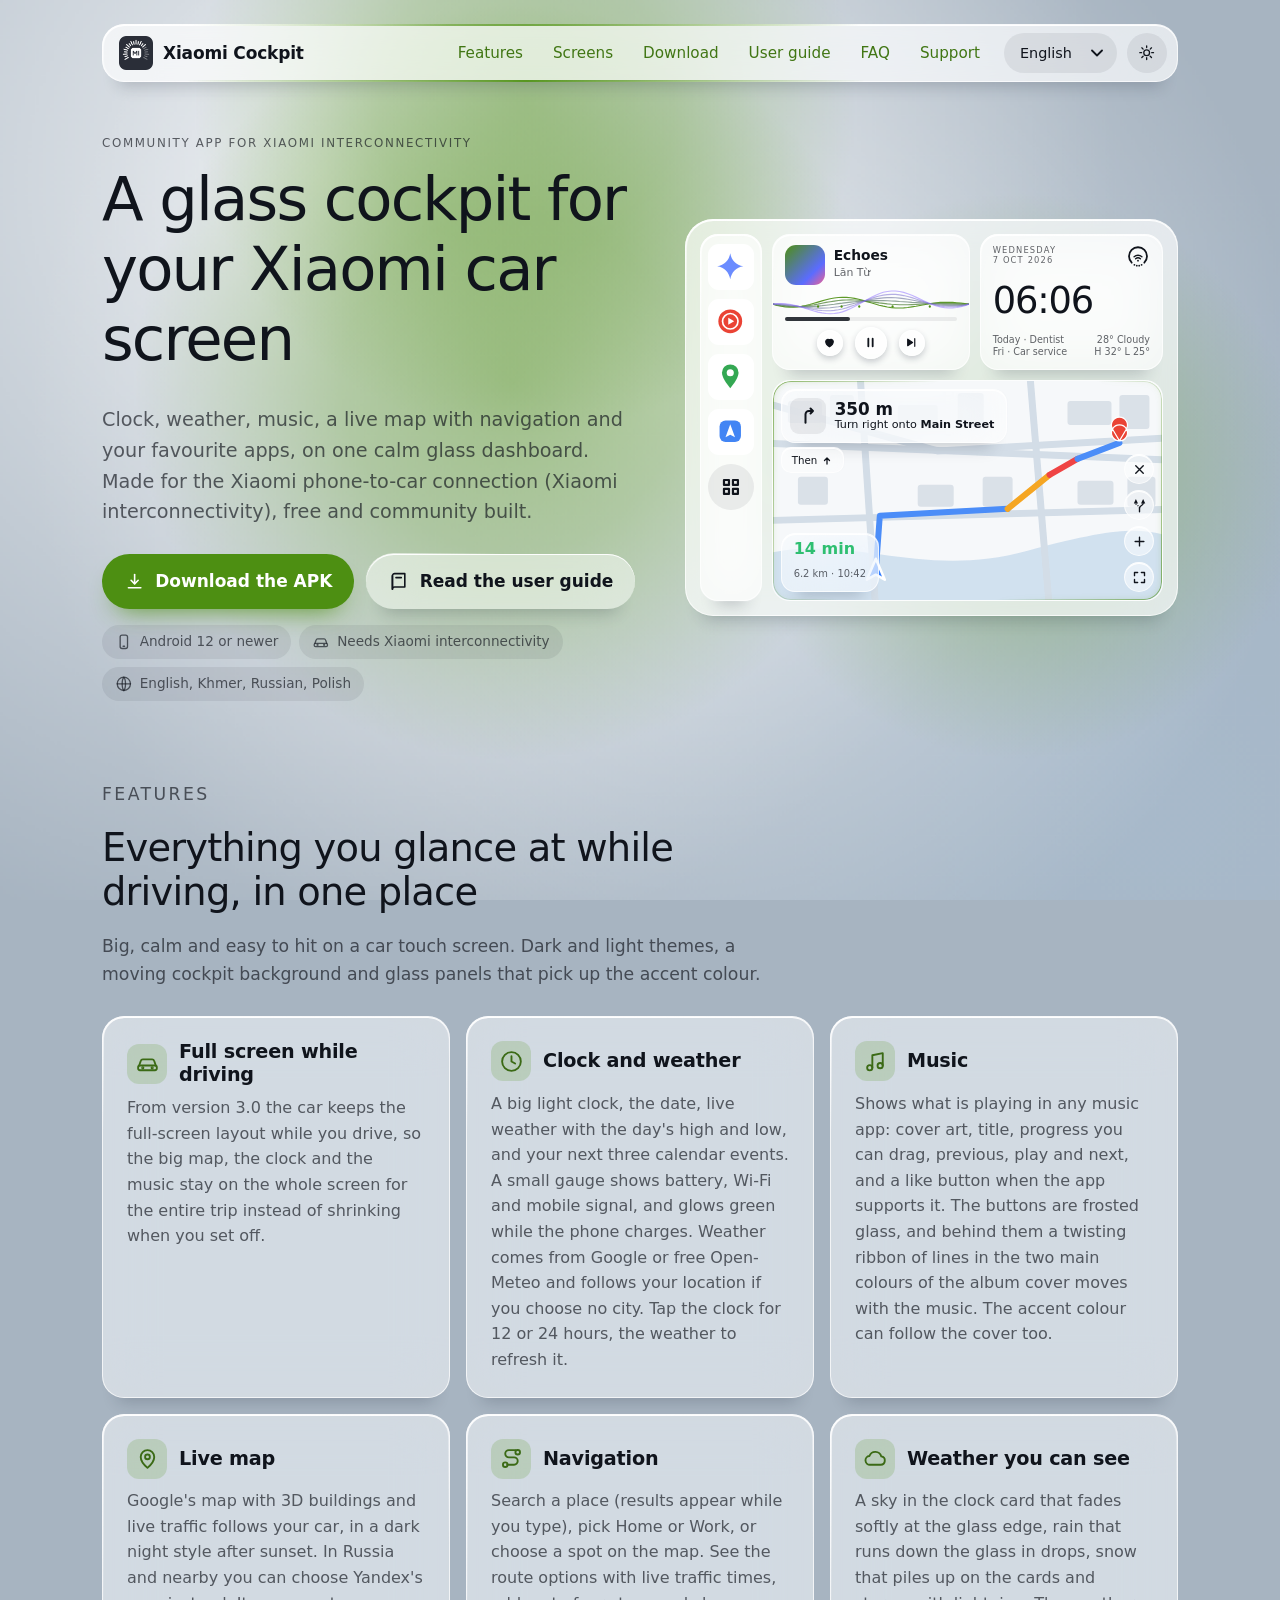
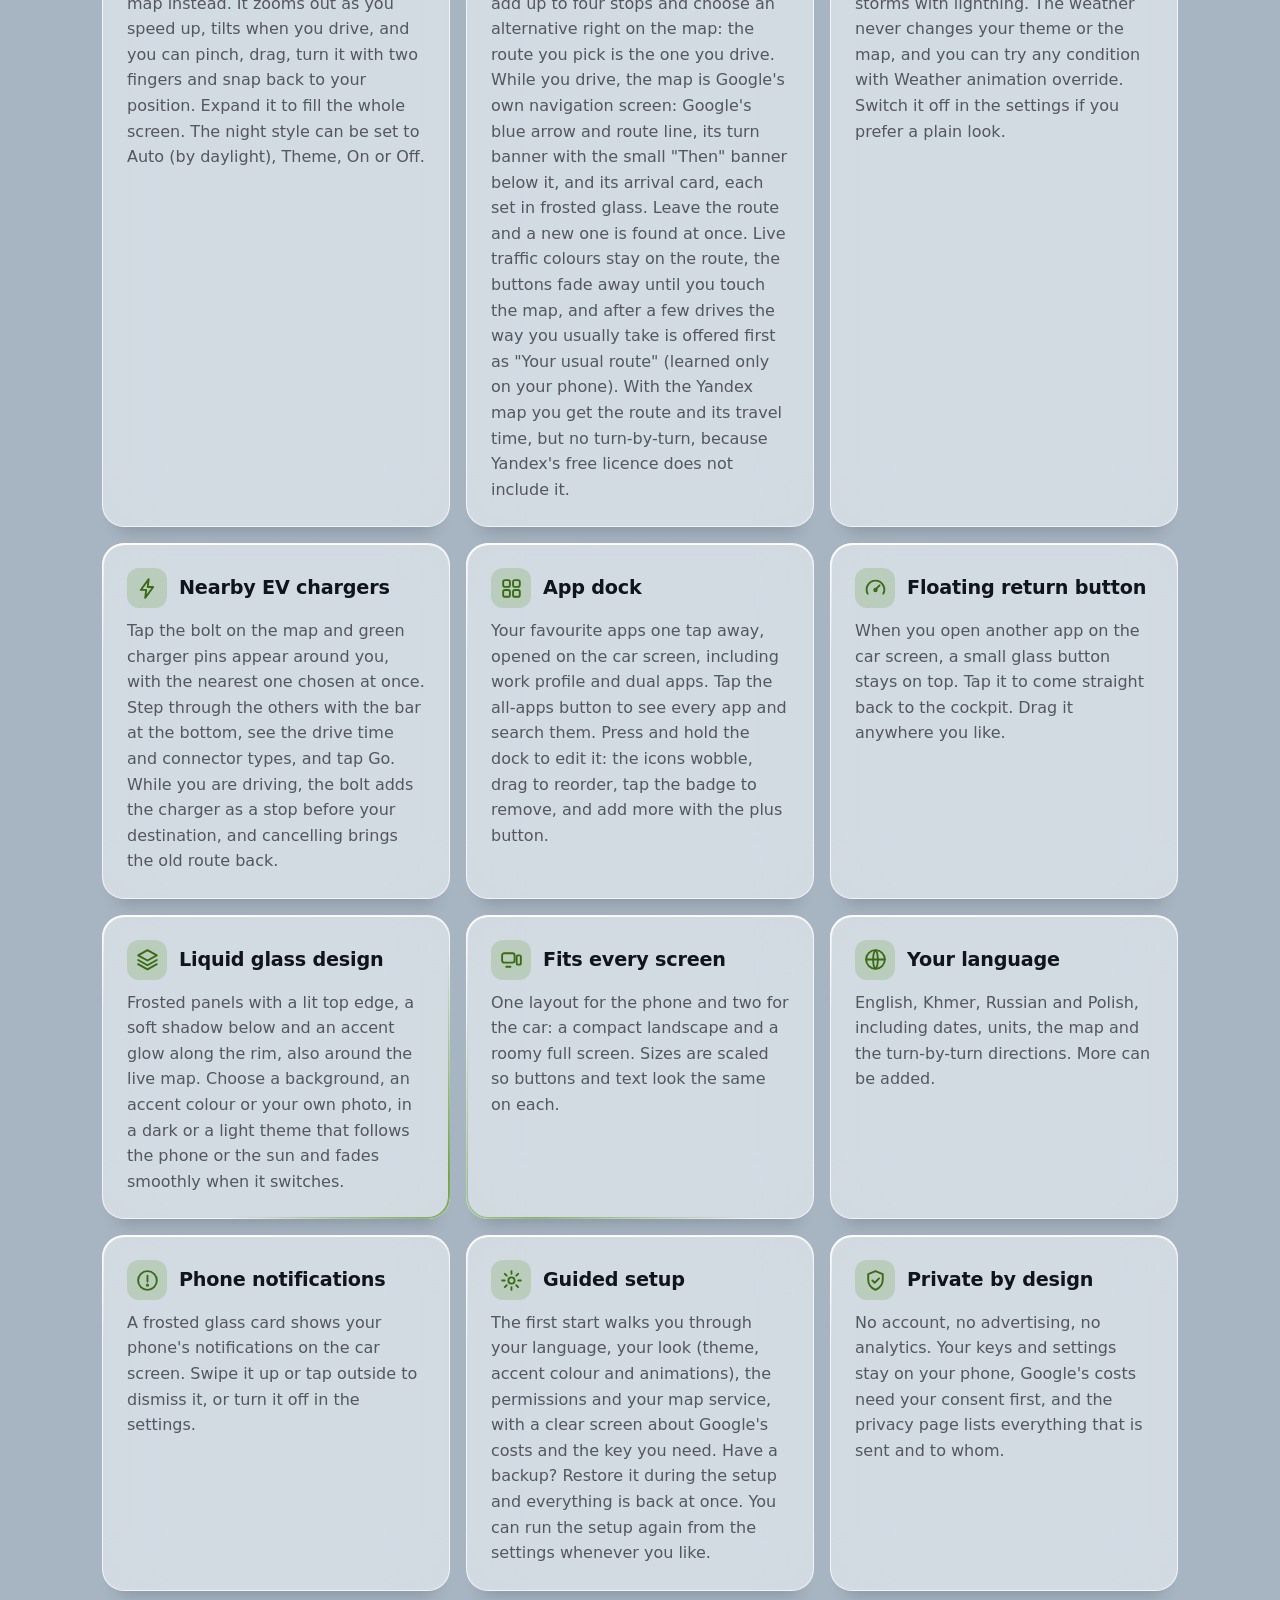
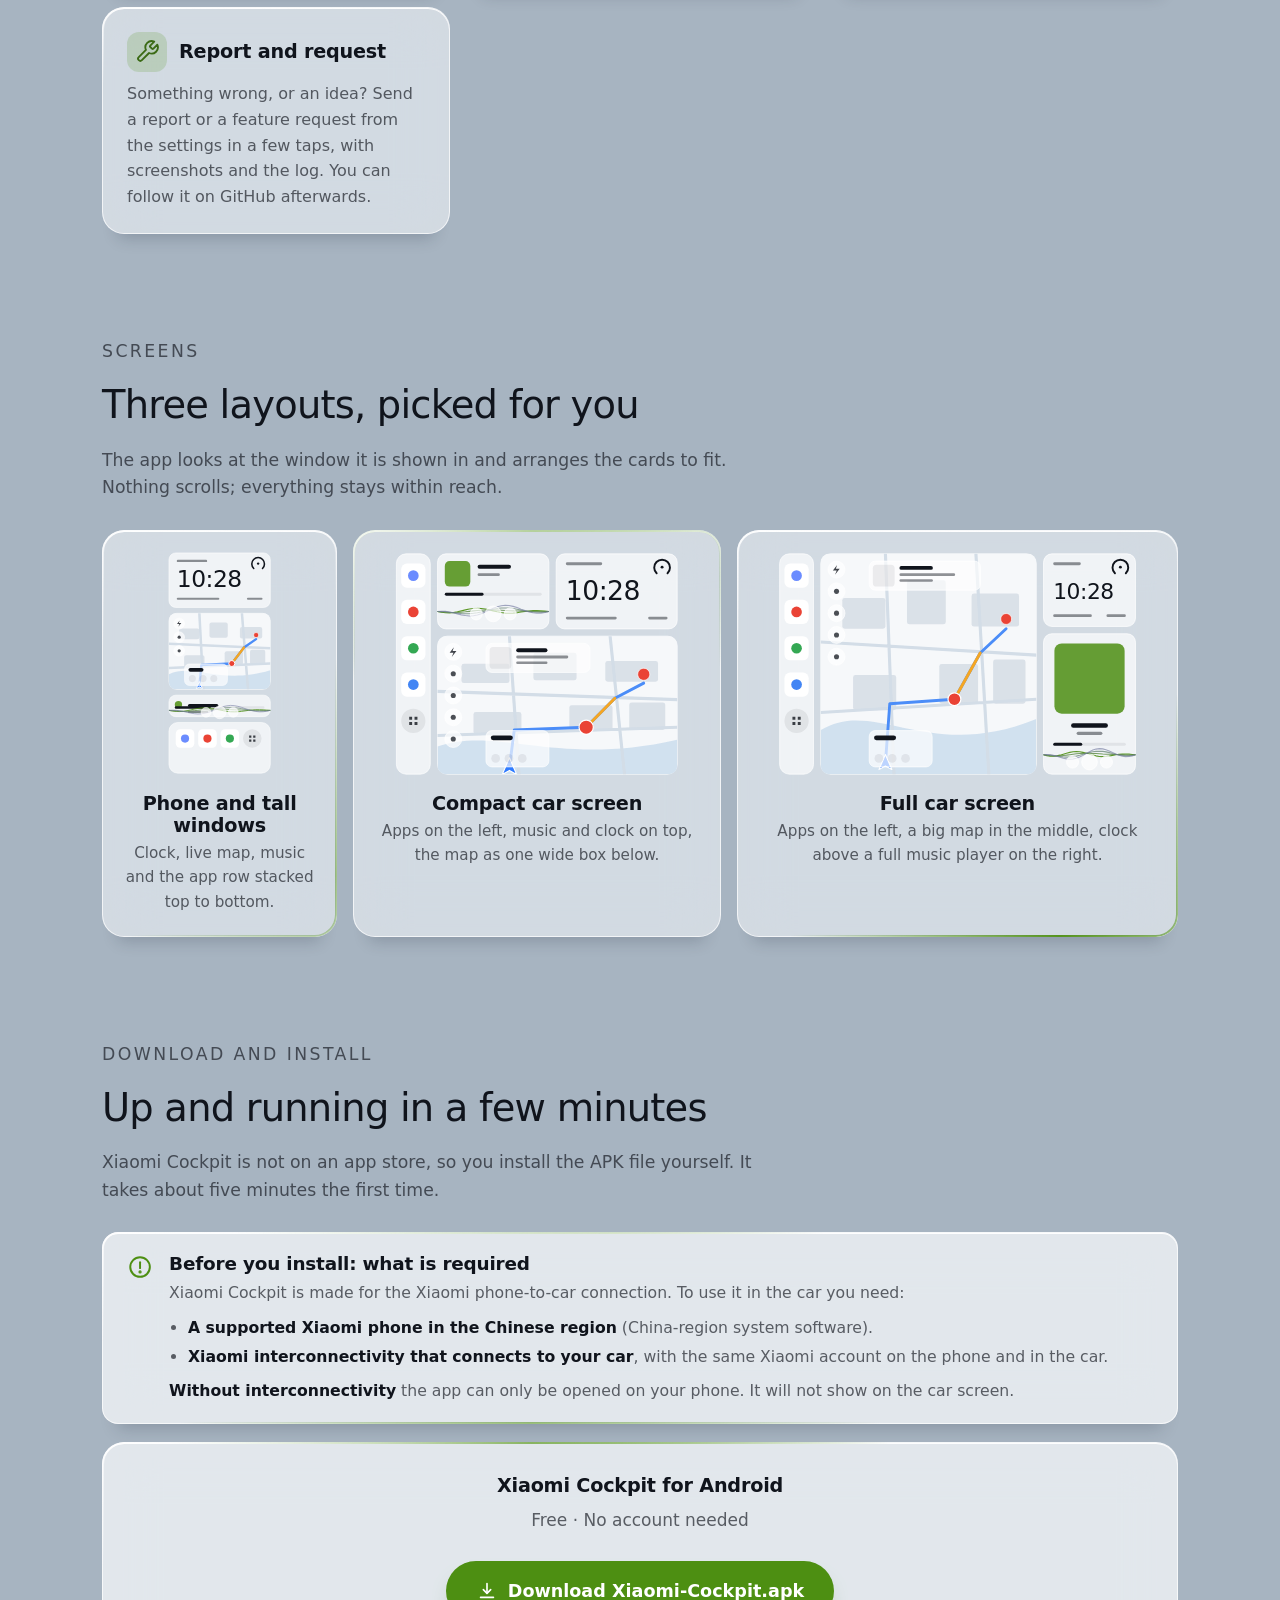
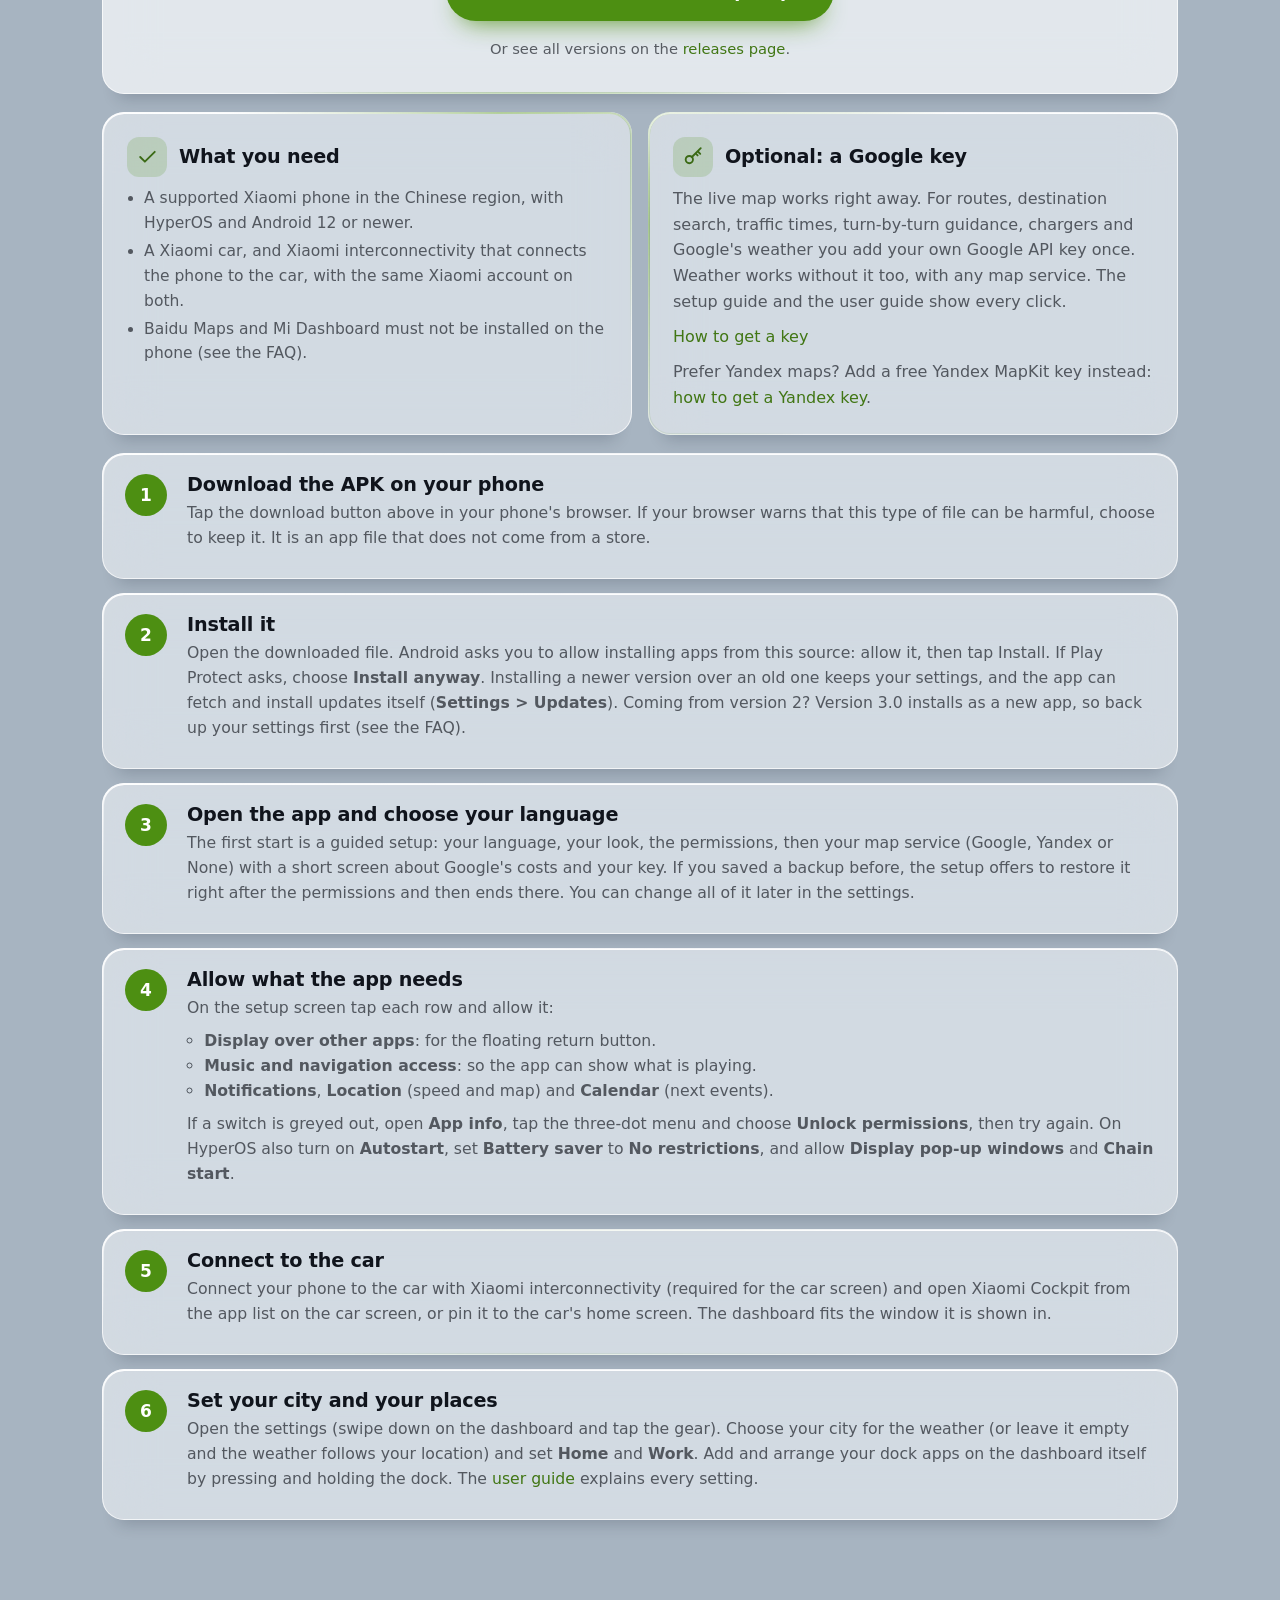
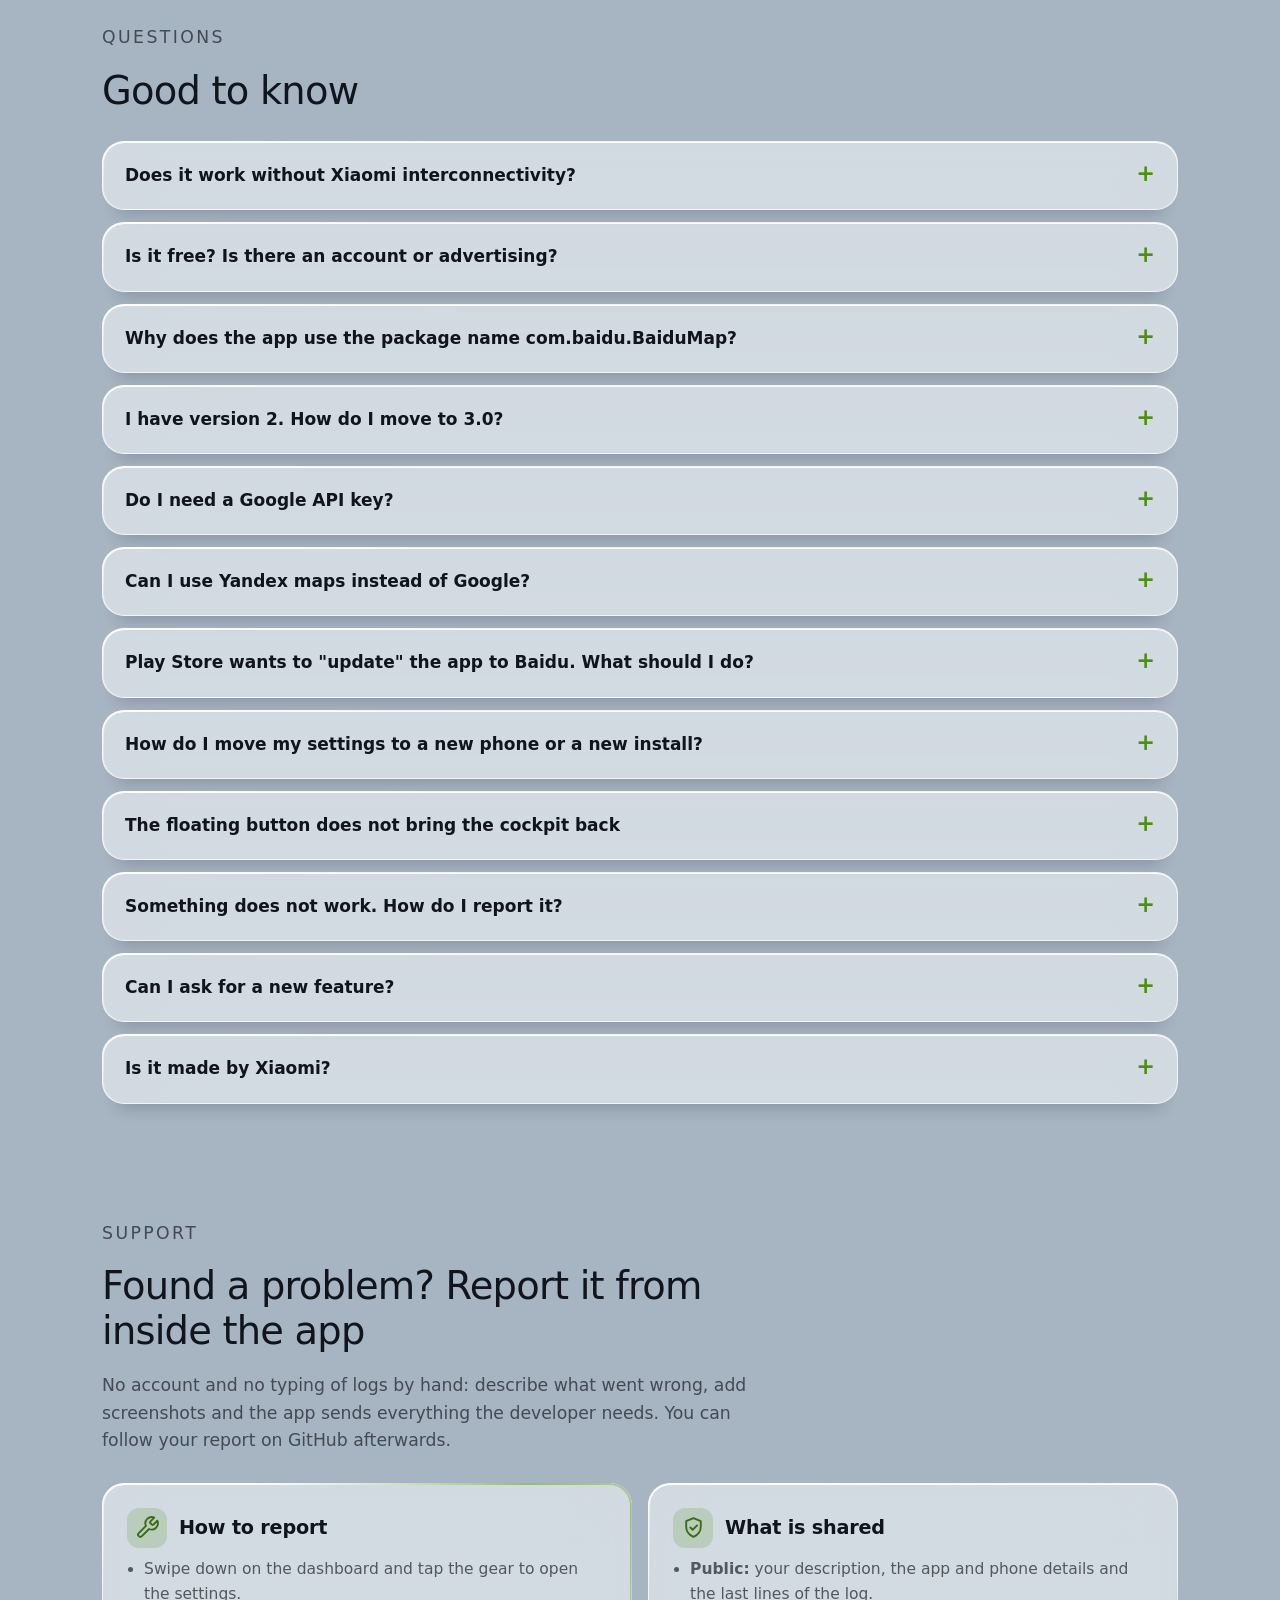
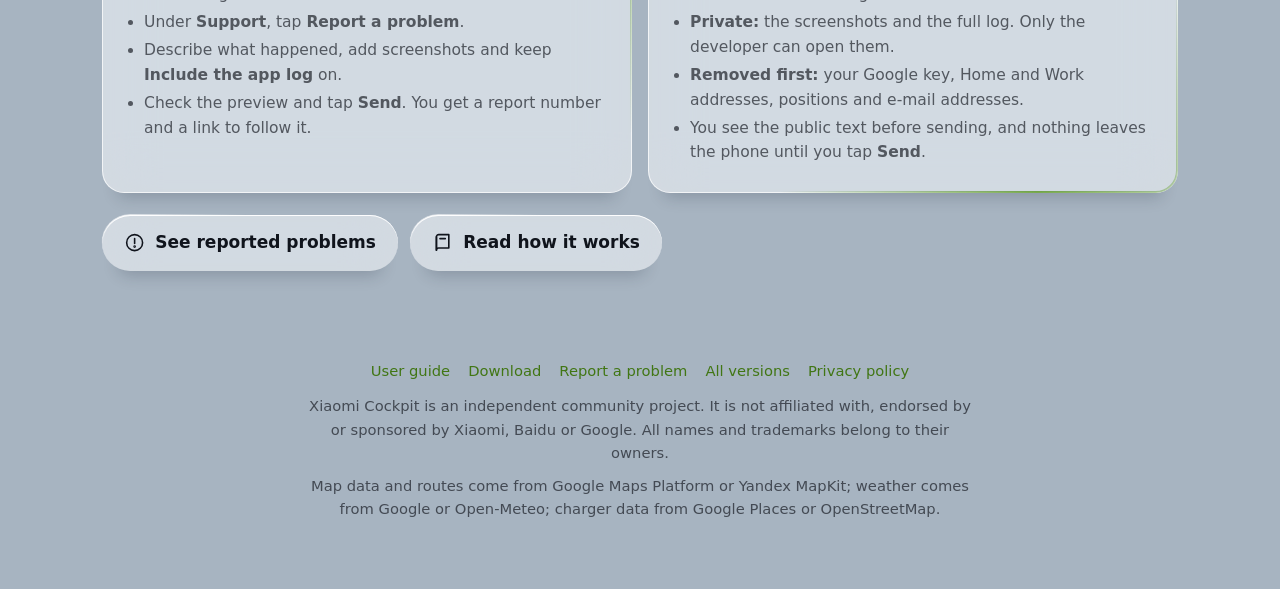
==== index.html @ 3b46ef8e "Website 3.0: full screen while driving, moving to 3.0, Google's navigation screen, music ribbon; ill" ====
<!doctype html>
<html lang="en" data-theme="dark">
<head>
<meta charset="utf-8">
<meta name="viewport" content="width=device-width, initial-scale=1">
<title>Xiaomi Cockpit: a glass cockpit for your Xiaomi car screen</title>
<meta name="description" content="Xiaomi Cockpit is a free community app that turns your Xiaomi car screen into a glass cockpit: clock, weather, music, a live map with navigation, and your favourite apps. Download the APK and follow the guide.">
<meta name="theme-color" content="#0a1621">
<meta property="og:title" content="Xiaomi Cockpit">
<meta property="og:description" content="A glass cockpit for your Xiaomi car screen: clock, weather, music, live map and apps.">
<meta property="og:type" content="website">
<meta property="og:url" content="https://xiaomi-cockpit.github.io/">
<meta name="color-scheme" content="dark light">
<style>html{background:#0a1621}html[data-theme=light]{background:#a7b4c1}</style>
<link rel="icon" href="assets/brand/icon-192.png" type="image/png" sizes="192x192">
<link rel="apple-touch-icon" href="apple-touch-icon.png">
<meta property="og:image" content="https://xiaomi-cockpit.github.io/assets/brand/icon-512.png">
<link rel="stylesheet" href="assets/style.css?v=202610221500">
<script>
  /* set the theme before the page paints, so there is no flash */
  (function () {
    try {
      var q = /[?&]theme=(light|dark)/.exec(location.search);
      var t = q ? q[1] : localStorage.getItem("cockpit-theme");
      if (t !== "light" && t !== "dark") t = window.matchMedia && window.matchMedia("(prefers-color-scheme: light)").matches ? "light" : "dark";
      document.documentElement.setAttribute("data-theme", t);
    } catch (e) {}
  })();
</script>
</head>
<body>
<canvas id="bg" aria-hidden="true"></canvas>

<header class="top">
  <div class="wrap">
    <nav class="nav glass strong" aria-label="Main">
      <a class="brand" href="./"><span class="mark"><img src="assets/brand/Xiaomi-Cockpit-icon-512-rounded.png" alt="" width="32" height="32"></span>Xiaomi Cockpit</a>
      <ul>
        <li><a href="#features">Features</a></li>
        <li><a href="#screens">Screens</a></li>
        <li><a href="#install">Download</a></li>
        <li><a href="guide.html">User guide</a></li>
        <li><a href="#faq">FAQ</a></li>
        <li><a href="#support">Support</a></li>
      </ul>
      <button class="iconbtn" id="theme-btn" type="button" aria-label="Switch between dark and light theme" title="Dark / light">
        <svg class="ic moon" aria-hidden="true"><use href="assets/icons.svg#i-moon"/></svg>
        <svg class="ic sun" aria-hidden="true"><use href="assets/icons.svg#i-sun"/></svg>
      </button>
      <button class="iconbtn" id="menu-btn" type="button" aria-label="Menu" aria-expanded="false"><svg class="ic" aria-hidden="true"><use href="assets/icons.svg#i-menu"/></svg></button>
    </nav>
  </div>
</header>

<main>
<div class="wrap">

  <!-- hero -->
  <div class="hero">
    <div class="reveal">
      <p class="tiny">Community app for Xiaomi interconnectivity</p>
      <h1>A glass cockpit for your Xiaomi car screen</h1>
      <p class="sub">Clock, weather, music, a live map with navigation and your favourite apps, on one calm glass dashboard. Made for the Xiaomi phone-to-car connection (Xiaomi interconnectivity), free and community built.</p>
      <div class="cta">
        <a class="btn primary" href="https://github.com/xiaomi-cockpit/xiaomi-cockpit.github.io/releases/latest/download/Xiaomi-Cockpit.apk"><svg class="ic" aria-hidden="true"><use href="assets/icons.svg#i-download"/></svg>Download the APK</a>
        <a class="btn ghost glass" href="guide.html"><svg class="ic" aria-hidden="true"><use href="assets/icons.svg#i-book"/></svg>Read the user guide</a>
      </div>
      <div class="badges">
        <span class="chip" hidden><svg class="ic" aria-hidden="true"><use href="assets/icons.svg#i-check"/></svg>Latest <b data-version hidden></b></span>
        <span class="chip"><svg class="ic" aria-hidden="true"><use href="assets/icons.svg#i-phone"/></svg>Android 12 or newer</span>
        <span class="chip"><svg class="ic" aria-hidden="true"><use href="assets/icons.svg#i-car"/></svg>Needs Xiaomi interconnectivity</span>
        <span class="chip"><svg class="ic" aria-hidden="true"><use href="assets/icons.svg#i-globe"/></svg>English, Khmer, Russian, Polish</span>
      </div>
    </div>

    <!-- an illustration of the dashboard on the compact car screen; the states change every few seconds -->
    <div class="reveal" aria-hidden="true">
      <div class="carscreen glass strong">
        <div class="screen s-nav">
          <div class="mdock glass"><i class="ap" style="--c:#fff"><svg viewBox="0 0 24 24"><path d="M12 1c1 6 5 10 11 11-6 1-10 5-11 11-1-6-5-10-11-11C7 11 11 7 12 1z" fill="#6b8cff"/></svg><b class="bd"></b></i><i class="ap" style="--c:#fff"><svg viewBox="0 0 24 24"><circle cx="12" cy="12" r="10" fill="#ea4335"/><circle cx="12" cy="12" r="6.5" fill="none" stroke="#fff" stroke-width="1.4"/><path d="M10.3 9v6l5-3z" fill="#fff"/></svg><b class="bd"></b></i><i class="ap" style="--c:#fff"><svg viewBox="0 0 24 24"><path d="M12 2a7 7 0 0 0-7 7c0 5 7 13 7 13s7-8 7-13a7 7 0 0 0-7-7z" fill="#34a853"/><circle cx="12" cy="9" r="3" fill="#fff"/></svg><b class="bd"></b></i><i class="ap" style="--c:#fff"><svg viewBox="0 0 24 24"><rect x="3" y="3" width="18" height="18" rx="5" fill="#4285f4"/><path d="M12 6l4 11-4-2-4 2z" fill="#fff"/></svg><b class="bd"></b></i><i class="ap plus"><svg class="ic" viewBox="0 0 24 24" aria-hidden="true"><path d="M12 5v14M5 12h14"/></svg></i><i class="ap grid"><svg class="ic" viewBox="0 0 24 24" aria-hidden="true"><path d="M5 5h5v5H5zM14 5h5v5h-5zM5 14h5v5H5zM14 14h5v5h-5z"/></svg></i></div>
          <div class="mmain">
            <div class="mtop">
              <div class="mmusic glass">
                <svg class="wave" viewBox="0 0 200 40" preserveAspectRatio="none"><path class="n0" d="M0.0 20.0 L4.2 21.1 L8.3 21.8 L12.5 22.3 L16.7 22.5 L20.8 22.5 L25.0 22.3 L29.2 21.8 L33.3 21.1 L37.5 20.3 L41.7 19.3 L45.8 18.3 L50.0 17.3 L54.2 16.4 L58.3 15.5 L62.5 14.9 L66.7 14.5 L70.8 14.3 L75.0 14.4 L79.2 14.7 L83.3 15.2 L87.5 16.0 L91.7 16.9 L95.8 17.9 L100.0 18.9 L104.2 19.9 L108.3 20.9 L112.5 21.7 L116.7 22.4 L120.8 22.9 L125.0 23.2 L129.2 23.2 L133.3 23.1 L137.5 22.8 L141.7 22.3 L145.8 21.8 L150.0 21.1 L154.2 20.5 L158.3 19.9 L162.5 19.3 L166.7 18.9 L170.8 18.6 L175.0 18.5 L179.2 18.5 L183.3 18.6 L187.5 18.9 L191.7 19.2 L195.8 19.6 L200.0 20.0"/><path class="n1" d="M0.0 20.0 L4.2 20.8 L8.3 21.3 L12.5 21.7 L16.7 22.0 L20.8 22.2 L25.0 22.1 L29.2 21.9 L33.3 21.6 L37.5 21.1 L41.7 20.6 L45.8 20.0 L50.0 19.3 L54.2 18.6 L58.3 18.0 L62.5 17.5 L66.7 17.0 L70.8 16.7 L75.0 16.6 L79.2 16.5 L83.3 16.6 L87.5 16.8 L91.7 17.1 L95.8 17.5 L100.0 18.0 L104.2 18.5 L108.3 19.0 L112.5 19.4 L116.7 19.8 L120.8 20.1 L125.0 20.3 L129.2 20.5 L133.3 20.5 L137.5 20.5 L141.7 20.4 L145.8 20.3 L150.0 20.1 L154.2 19.9 L158.3 19.7 L162.5 19.5 L166.7 19.4 L170.8 19.4 L175.0 19.4 L179.2 19.4 L183.3 19.5 L187.5 19.6 L191.7 19.8 L195.8 19.9 L200.0 20.0"/><path class="n2" d="M0.0 20.0 L4.2 20.5 L8.3 20.9 L12.5 21.2 L16.7 21.6 L20.8 21.8 L25.0 22.0 L29.2 22.1 L33.3 22.1 L37.5 22.0 L41.7 21.9 L45.8 21.6 L50.0 21.3 L54.2 20.9 L58.3 20.5 L62.5 20.1 L66.7 19.6 L70.8 19.2 L75.0 18.7 L79.2 18.3 L83.3 18.0 L87.5 17.7 L91.7 17.4 L95.8 17.2 L100.0 17.1 L104.2 17.1 L108.3 17.1 L112.5 17.1 L116.7 17.2 L120.8 17.4 L125.0 17.5 L129.2 17.8 L133.3 18.0 L137.5 18.2 L141.7 18.5 L145.8 18.7 L150.0 19.0 L154.2 19.3 L158.3 19.5 L162.5 19.7 L166.7 19.9 L170.8 20.1 L175.0 20.2 L179.2 20.4 L183.3 20.4 L187.5 20.4 L191.7 20.4 L195.8 20.3 L200.0 20.0"/><path class="n3" d="M0.0 20.0 L4.2 20.2 L8.3 20.4 L12.5 20.7 L16.7 21.1 L20.8 21.5 L25.0 21.9 L29.2 22.3 L33.3 22.6 L37.5 22.9 L41.7 23.2 L45.8 23.3 L50.0 23.3 L54.2 23.2 L58.3 23.0 L62.5 22.6 L66.7 22.2 L70.8 21.6 L75.0 20.9 L79.2 20.1 L83.3 19.3 L87.5 18.5 L91.7 17.7 L95.8 16.9 L100.0 16.2 L104.2 15.6 L108.3 15.2 L112.5 14.8 L116.7 14.6 L120.8 14.6 L125.0 14.7 L129.2 15.0 L133.3 15.4 L137.5 16.0 L141.7 16.6 L145.8 17.2 L150.0 17.9 L154.2 18.6 L158.3 19.3 L162.5 19.9 L166.7 20.4 L170.8 20.8 L175.0 21.1 L179.2 21.3 L183.3 21.3 L187.5 21.2 L191.7 21.0 L195.8 20.6 L200.0 20.0"/><path class="n4" d="M0.0 20.0 L4.2 19.9 L8.3 20.0 L12.5 20.2 L16.7 20.6 L20.8 21.1 L25.0 21.7 L29.2 22.4 L33.3 23.1 L37.5 23.8 L41.7 24.5 L45.8 25.0 L50.0 25.3 L54.2 25.5 L58.3 25.5 L62.5 25.2 L66.7 24.7 L70.8 24.0 L75.0 23.1 L79.2 21.9 L83.3 20.7 L87.5 19.3 L91.7 18.0 L95.8 16.6 L100.0 15.3 L104.2 14.2 L108.3 13.3 L112.5 12.5 L116.7 12.1 L120.8 11.9 L125.0 11.9 L129.2 12.3 L133.3 12.9 L137.5 13.7 L141.7 14.6 L145.8 15.7 L150.0 16.9 L154.2 18.0 L158.3 19.1 L162.5 20.1 L166.7 20.9 L170.8 21.6 L175.0 22.0 L179.2 22.2 L183.3 22.2 L187.5 22.0 L191.7 21.5 L195.8 20.9 L200.0 20.0"/><path class="n5" d="M0.0 20.0 L4.2 19.6 L8.3 19.5 L12.5 19.7 L16.7 20.1 L20.8 20.8 L25.0 21.6 L29.2 22.6 L33.3 23.6 L37.5 24.7 L41.7 25.7 L45.8 26.6 L50.0 27.3 L54.2 27.8 L58.3 28.0 L62.5 27.8 L66.7 27.3 L70.8 26.4 L75.0 25.2 L79.2 23.7 L83.3 22.0 L87.5 20.2 L91.7 18.2 L95.8 16.3 L100.0 14.5 L104.2 12.8 L108.3 11.4 L112.5 10.2 L116.7 9.5 L120.8 9.1 L125.0 9.1 L129.2 9.5 L133.3 10.3 L137.5 11.4 L141.7 12.7 L145.8 14.2 L150.0 15.8 L154.2 17.4 L158.3 18.9 L162.5 20.3 L166.7 21.5 L170.8 22.3 L175.0 22.9 L179.2 23.2 L183.3 23.1 L187.5 22.8 L191.7 22.1 L195.8 21.3 L200.0 20.0"/><circle class="dot" cx="46" cy="22" r="1.1" style="animation-delay:-0s"/><circle class="dot" cx="88" cy="22" r="1.1" style="animation-delay:-1.1s"/><circle class="dot" cx="122" cy="22" r="1.1" style="animation-delay:-2.3s"/><circle class="dot" cx="160" cy="22" r="1.1" style="animation-delay:-0.6s"/><circle class="dot" cx="70" cy="22" r="1.1" style="animation-delay:-2.9s"/></svg>
                <div class="row"><div class="cover"></div><div><div class="ttl">Echoes</div><div class="art">Lăn Từ</div></div></div>
                <div>
                  <div class="prog"><i></i></div>
                  <div class="ctrl"><span class="gb"><svg class="ic" viewBox="0 0 24 24" aria-hidden="true" ><path d="M12 20s-7-4.5-7-10a4 4 0 0 1 7-2.5A4 4 0 0 1 19 10c0 5.5-7 10-7 10z" fill="currentColor"/></svg></span><span class="gb big"><svg class="ic" viewBox="0 0 24 24" aria-hidden="true" ><path d="M8 5v14M16 5v14" stroke-width="3.4"/></svg></span><span class="gb"><svg class="ic" viewBox="0 0 24 24" aria-hidden="true" ><path d="M18 5v14M14 12L5 6v12z" fill="currentColor"/></svg></span></div>
                </div>
              </div>
              <div class="mclock glass">
                <div class="mc-top"><span class="tiny">Wednesday<br>7 Oct 2026</span><svg class="gauge" viewBox="0 0 40 40" aria-hidden="true"><path d="M9.5 29.5A15 15 0 1 1 30.5 29.5" class="ring"/><path d="M13.5 19.5a9.5 9.5 0 0 1 13 0M16 23a6 6 0 0 1 8 0" class="wifi"/><circle cx="20" cy="26.2" r="1.5"/><g class="dots"><circle cx="14" cy="33" r="1.5"/><circle cx="18" cy="34.4" r="1.5"/><circle cx="22" cy="34.4" r="1.5"/><circle cx="26" cy="33" r="1.5"/></g></svg></div>
                <div class="t" id="mock-time">10:28</div>
                <div class="w"><span class="ev1">Today · Dentist<br>Fri · Car service</span><span class="wx">28° Cloudy<br>H 32° L 25°</span></div>
              </div>
            </div>
            <div class="mmap">
              <svg class="streets" viewBox="0 0 400 220" preserveAspectRatio="xMidYMid slice" aria-hidden="true">
<path class="water" d="M-10 175 C80 150 150 200 260 170 S380 150 420 160 L420 230 L-10 230Z"/>
<g class="bld"><rect x="20" y="20" width="34" height="22" rx="3"/><rect x="62" y="14" width="24" height="30" rx="3"/><rect x="130" y="24" width="40" height="20" rx="3"/><rect x="190" y="12" width="26" height="34" rx="3"/><rect x="300" y="20" width="44" height="24" rx="3"/><rect x="352" y="14" width="30" height="34" rx="3"/><rect x="30" y="96" width="30" height="28" rx="3"/><rect x="150" y="104" width="36" height="22" rx="3"/><rect x="215" y="96" width="30" height="30" rx="3"/><rect x="310" y="100" width="36" height="24" rx="3"/><rect x="360" y="96" width="28" height="30" rx="3"/></g>
<path class="street" d="M-10 62 L420 80"/><path class="street" d="M-10 140 L420 128"/><path class="street" d="M92 -10 L108 230"/><path class="street" d="M262 -10 L282 230"/><path class="street" d="M-10 20 L170 70 L420 56"/>
<g class="altg"><path class="route alt" d="M108 190 L112 150 L190 90 L282 82"/><g class="bub"><rect x="170" y="84" width="46" height="18" rx="9"/><text x="193" y="97" text-anchor="middle">+3 min</text></g></g>
<g class="routeg"><path class="route" d="M108 190 L112 135 L240 128"/><path class="route slow" d="M240 128 L282 94"/><path class="route jam" d="M282 94 L310 78"/><path class="route" d="M310 78 L352 62"/></g>
<g class="stop"><circle cx="240" cy="128" r="9"/><text x="240" y="132" text-anchor="middle">1</text></g>
<g class="pins"><g transform="translate(180 62)"><circle r="9"/><path d="M1.5-5.5L-3 .8h3L-1.5 5.5 3-.8H0z"/></g><g class="sel" transform="translate(300 150)"><circle r="12"/><path d="M2-7L-4 1h4L-2 7 4-1H0z"/></g><g transform="translate(60 100)"><circle r="9"/><path d="M1.5-5.5L-3 .8h3L-1.5 5.5 3-.8H0z"/></g><g transform="translate(340 60)"><circle r="9"/><path d="M1.5-5.5L-3 .8h3L-1.5 5.5 3-.8H0z"/></g></g>
<g class="pinred"><path d="M352 62 m0 -2 a8 8 0 1 1 0.1 0 l-0.1 0 -7 -12 a8 8 0 1 1 14 0z" /></g>
<g transform="translate(108 190)"><path class="car" d="M0-12 L9 9 L0 4 L-9 9Z"/></g>
</svg>
              <div class="mbtns"><span class="rb glass bolt"><svg class="ic" viewBox="0 0 24 24" aria-hidden="true"><path d="M13.2 3L5.5 13.4h5.3L9.8 21l7.7-10.4h-5.3z"/></svg></span><span class="rb glass"><svg class="ic" viewBox="0 0 24 24" aria-hidden="true" ><circle cx="11" cy="11" r="6"/><path d="M16 16l5 5"/></svg></span><span class="rb glass"><svg class="ic" viewBox="0 0 24 24" aria-hidden="true" ><path d="M4 9v6h4l5 4V5L8 9z"/><path d="M17 8v5M17 16v1"/></svg></span><span class="rb glass"><svg class="ic" viewBox="0 0 24 24" aria-hidden="true" ><circle cx="12" cy="12" r="9"/><path d="M12 6l3 7h-6z"/></svg></span><span class="rb glass"><svg class="ic" viewBox="0 0 24 24" aria-hidden="true" ><circle cx="12" cy="12" r="3"/><path d="M12 3v3M12 18v3M3 12h3M18 12h3M5.6 5.6l2.1 2.1M16.3 16.3l2.1 2.1M18.4 5.6l-2.1 2.1M7.7 16.3l-2.1 2.1"/></svg></span></div>
              <div class="mbanner glass">
                <span class="turn"><svg class="ic" viewBox="0 0 24 24" aria-hidden="true" ><path d="M9 20V10a4 4 0 0 1 4-4h5M15 3l3 3-3 3"/></svg></span>
                <div><b>350 m</b><span class="st">Turn right onto <em>Main Street</em></span></div>
              </div>
              <div class="mthen glass">Then <svg class="ic" viewBox="0 0 24 24" aria-hidden="true" ><path d="M17 20V9M12 13l5-5 5 5" transform="translate(-5 0)"/></svg></div>
              <div class="trip glass"><div class="tm"><b>14 min</b><small>6.2 km · 10:42</small></div></div>
              <div class="gstack"><span class="rb glass"><svg class="ic" viewBox="0 0 24 24" aria-hidden="true" ><path d="M6 6l12 12M18 6L6 18"/></svg></span><span class="rb glass"><svg class="ic" viewBox="0 0 24 24" aria-hidden="true" ><path d="M12 22V16.3M12 16.3C12 12 17.8 12 17.8 8.6"/><path d="M12 16.3C12 12 6.2 12 6.2 8.6" stroke-dasharray="1.7 2.2" stroke-linecap="butt"/><path d="M17.8 1.4L14.4 8.6H21.2zM6.2 1.4L2.9 8.6H9.6z" fill="currentColor" stroke="none"/></svg></span><span class="rb glass"><svg class="ic" viewBox="0 0 24 24" aria-hidden="true" ><path d="M12 5v14M5 12h14"/></svg></span></div>
              <div class="exp rb glass"><svg class="ic" viewBox="0 0 24 24" aria-hidden="true" ><path d="M4 9V4h5M20 9V4h-5M4 15v5h5M20 15v5h-5"/></svg></div>
              <div class="evcard glass">
                <div class="evh"><b>EV Charging Station</b></div>
                <div class="evm">2 min · 500 m · ETA 10:30</div>
                <div class="evb"><span class="go"><span class="l-go">Go</span><span class="l-add">Add</span></span><span class="rb flat"><svg class="ic" viewBox="0 0 24 24" aria-hidden="true" ><path d="M12 22V16.3M12 16.3C12 12 17.8 12 17.8 8.6"/><path d="M12 16.3C12 12 6.2 12 6.2 8.6" stroke-dasharray="1.7 2.2" stroke-linecap="butt"/><path d="M17.8 1.4L14.4 8.6H21.2zM6.2 1.4L2.9 8.6H9.6z" fill="currentColor" stroke="none"/></svg></span><span class="rb flat"><svg class="ic" viewBox="0 0 24 24" aria-hidden="true" ><path d="M12 5v14M5 12h14"/></svg></span></div>
              </div>
              <div class="evbar glass"><span>&lsaquo;</span><b>2 / 15</b><span>&rsaquo;</span></div>
              <div class="xbtn rb glass"><svg class="ic" viewBox="0 0 24 24" aria-hidden="true" ><path d="M6 6l12 12M18 6L6 18"/></svg></div>
              <div class="notif glass"><span class="nic"></span><div><b>Anna</b><span>See you at the station at 6?</span></div></div>
            </div>
          </div>
        </div>
      </div>
    </div>
  </div>

  <!-- features -->
  <section id="features">
    <div class="sec-head reveal">
      <p class="tiny">Features</p>
      <h2>Everything you glance at while driving, in one place</h2>
      <p>Big, calm and easy to hit on a car touch screen. Dark and light themes, a moving cockpit background and glass panels that pick up the accent colour.</p>
    </div>
    <div class="grid f3">
      <article class="card glass reveal"><h3><span class="badge"><svg class="ic" aria-hidden="true"><use href="assets/icons.svg#i-car"/></svg></span>Full screen while driving</h3>
        <p>From version 3.0 the car keeps the full-screen layout while you drive, so the big map, the clock and the music stay on the whole screen for the entire trip instead of shrinking when you set off.</p></article>
      <article class="card glass reveal"><h3><span class="badge"><svg class="ic" aria-hidden="true"><use href="assets/icons.svg#i-clock"/></svg></span>Clock and weather</h3>
        <p>A big light clock, the date, live weather with the day's high and low, and your next three calendar events. A small gauge shows battery, Wi-Fi and mobile signal, and glows green while the phone charges. Weather comes from Google or free Open-Meteo and follows your location if you choose no city. Tap the clock for 12 or 24 hours, the weather to refresh it.</p></article>
      <article class="card glass reveal"><h3><span class="badge"><svg class="ic" aria-hidden="true"><use href="assets/icons.svg#i-music"/></svg></span>Music</h3>
        <p>Shows what is playing in any music app: cover art, title, progress you can drag, previous, play and next, and a like button when the app supports it. The buttons are frosted glass, and behind them a twisting ribbon of lines in the two main colours of the album cover moves with the music. The accent colour can follow the cover too.</p></article>
      <article class="card glass reveal"><h3><span class="badge"><svg class="ic" aria-hidden="true"><use href="assets/icons.svg#i-map"/></svg></span>Live map</h3>
        <p>Google's map with 3D buildings and live traffic follows your car, in a dark night style after sunset. In Russia and nearby you can choose Yandex's map instead. It zooms out as you speed up, tilts when you drive, and you can pinch, drag, turn it with two fingers and snap back to your position. Expand it to fill the whole screen. The night style can be set to Auto (by daylight), Theme, On or Off.</p></article>
      <article class="card glass reveal"><h3><span class="badge"><svg class="ic" aria-hidden="true"><use href="assets/icons.svg#i-route"/></svg></span>Navigation</h3>
        <p>Search a place (results appear while you type), pick Home or Work, or choose a spot on the map. See the route options with live traffic times, add up to four stops and choose an alternative right on the map: the route you pick is the one you drive. While you drive, the map is Google's own navigation screen: Google's blue arrow and route line, its turn banner with the small "Then" banner below it, and its arrival card, each set in frosted glass. Leave the route and a new one is found at once. Live traffic colours stay on the route, the buttons fade away until you touch the map, and after a few drives the way you usually take is offered first as "Your usual route" (learned only on your phone). With the Yandex map you get the route and its travel time, but no turn-by-turn, because Yandex's free licence does not include it.</p></article>
      <article class="card glass reveal"><h3><span class="badge"><svg class="ic" aria-hidden="true"><use href="assets/icons.svg#i-weather"/></svg></span>Weather you can see</h3>
        <p>A sky in the clock card that fades softly at the glass edge, rain that runs down the glass in drops, snow that piles up on the cards and storms with lightning. The weather never changes your theme or the map, and you can try any condition with Weather animation override. Switch it off in the settings if you prefer a plain look.</p></article>
      <article class="card glass reveal"><h3><span class="badge"><svg class="ic" aria-hidden="true"><use href="assets/icons.svg#i-bolt"/></svg></span>Nearby EV chargers</h3>
        <p>Tap the bolt on the map and green charger pins appear around you, with the nearest one chosen at once. Step through the others with the bar at the bottom, see the drive time and connector types, and tap Go. While you are driving, the bolt adds the charger as a stop before your destination, and cancelling brings the old route back.</p></article>
      <article class="card glass reveal"><h3><span class="badge"><svg class="ic" aria-hidden="true"><use href="assets/icons.svg#i-apps"/></svg></span>App dock</h3>
        <p>Your favourite apps one tap away, opened on the car screen, including work profile and dual apps. Tap the all-apps button to see every app and search them. Press and hold the dock to edit it: the icons wobble, drag to reorder, tap the badge to remove, and add more with the plus button.</p></article>
      <article class="card glass reveal"><h3><span class="badge"><svg class="ic" aria-hidden="true"><use href="assets/icons.svg#i-gauge"/></svg></span>Floating return button</h3>
        <p>When you open another app on the car screen, a small glass button stays on top. Tap it to come straight back to the cockpit. Drag it anywhere you like.</p></article>
      <article class="card glass reveal"><h3><span class="badge"><svg class="ic" aria-hidden="true"><use href="assets/icons.svg#i-glass"/></svg></span>Liquid glass design</h3>
        <p>Frosted panels with a lit top edge, a soft shadow below and an accent glow along the rim, also around the live map. Choose a background, an accent colour or your own photo, in a dark or a light theme that follows the phone or the sun and fades smoothly when it switches.</p></article>
      <article class="card glass reveal"><h3><span class="badge"><svg class="ic" aria-hidden="true"><use href="assets/icons.svg#i-screens"/></svg></span>Fits every screen</h3>
        <p>One layout for the phone and two for the car: a compact landscape and a roomy full screen. Sizes are scaled so buttons and text look the same on each.</p></article>
      <article class="card glass reveal"><h3><span class="badge"><svg class="ic" aria-hidden="true"><use href="assets/icons.svg#i-globe"/></svg></span>Your language</h3>
        <p>English, Khmer, Russian and Polish, including dates, units, the map and the turn-by-turn directions. More can be added.</p></article>
      <article class="card glass reveal"><h3><span class="badge"><svg class="ic" aria-hidden="true"><use href="assets/icons.svg#i-alert"/></svg></span>Phone notifications</h3>
        <p>A frosted glass card shows your phone's notifications on the car screen. Swipe it up or tap outside to dismiss it, or turn it off in the settings.</p></article>
      <article class="card glass reveal"><h3><span class="badge"><svg class="ic" aria-hidden="true"><use href="assets/icons.svg#i-gear"/></svg></span>Guided setup</h3>
        <p>The first start walks you through your language, your look (theme, accent colour and animations), the permissions and your map service, with a clear screen about Google's costs and the key you need. Have a backup? Restore it during the setup and everything is back at once. You can run the setup again from the settings whenever you like.</p></article>
      <article class="card glass reveal"><h3><span class="badge"><svg class="ic" aria-hidden="true"><use href="assets/icons.svg#i-shield"/></svg></span>Private by design</h3>
        <p>No account, no advertising, no analytics. Your keys and settings stay on your phone, Google's costs need your consent first, and the privacy page lists everything that is sent and to whom.</p></article>
      <article class="card glass reveal"><h3><span class="badge"><svg class="ic" aria-hidden="true"><use href="assets/icons.svg#i-wrench"/></svg></span>Report and request</h3>
        <p>Something wrong, or an idea? Send a report or a feature request from the settings in a few taps, with screenshots and the log. You can follow it on GitHub afterwards.</p></article>
    </div>
  </section>

  <!-- screens -->
  <section id="screens">
    <div class="sec-head reveal">
      <p class="tiny">Screens</p>
      <h2>Three layouts, picked for you</h2>
      <p>The app looks at the window it is shown in and arranges the cards to fit. Nothing scrolls; everything stays within reach.</p>
    </div>
    <div class="sizes">
      <figure class="size glass reveal">
        <svg class="il" viewBox="0 0 120 236" role="img" aria-label="Portrait layout: clock, live map, music and the app row stacked top to bottom" preserveAspectRatio="xMidYMid meet"><rect class="c" x="8" y="4" width="104" height="56" rx="7"/><text class="tm" x="16" y="38.72" font-size="24">10:28</text><rect class="dm" x="16" y="11" width="31.2" height="2.4" rx="1.2"/><rect class="dm" x="16" y="50" width="43.68" height="2.2" rx="1.1"/><path class="ga" d="M95 20a6.5 6.5 0 1 1 9 0"/><circle class="tx" cx="99.5" cy="15" r="1.2"/><rect class="dm" x="88" y="50" width="16" height="2.2" rx="1.1"/><rect class="c" x="8" y="66" width="104" height="78" rx="8"/><clipPath id="m866"><rect x="8" y="66" width="104" height="78" rx="7"/></clipPath><g clip-path="url(#m866)"><rect class="mp" x="8" y="66" width="104" height="78"/><path class="wt" d="M8 128.4 C34.0 116.7 60.0 140.1 112 124.5 L112 144 L8 144Z"/><rect class="bl" x="18.4" y="81.6" width="20.8" height="10.920000000000002" rx="2"/><rect class="bl" x="49.6" y="75.36" width="18.72" height="15.600000000000001" rx="2"/><rect class="bl" x="80.8" y="80.03999999999999" width="22.88" height="11.7" rx="2"/><rect class="bl" x="23.6" y="108.9" width="20.8" height="12.48" rx="2"/><rect class="bl" x="65.2" y="105.0" width="18.72" height="14.04" rx="2"/><rect class="bl" x="91.2" y="103.44" width="15.6" height="15.600000000000001" rx="2"/><path class="st" d="M8 97.2L112 101.88M8 122.16L112 117.48M39.2 66L43.36 144M82.88 66L89.12 144"/><polyline class="rt" points="39.2,140.1 41.3,119.0 72.5,117.5 85.0,101.1 97.4,92.5"/><polyline class="rt sl" points="72.5,117.5 85.0,101.1"/><circle class="stp" cx="72.5" cy="117.5" r="3.1"/><path class="car" d="M39.2 136.0L42.3 143.2L39.2 141.5L36.1 143.2Z"/><path class="pin" d="M97.4 92.5m0 -1.6a2.6 2.6 0 1 1 .1 0z"/></g><circle class="rb" cx="18.5" cy="76.5" r="5.5"/><path class="ac" d="M19.0 73.475l-2.75 3.575h2.475l-1.1 2.75l3.0250000000000004-3.8499999999999996h-2.475z"/><circle class="rb" cx="18.5" cy="90.5" r="5.5"/><circle class="gl2" cx="18.5" cy="90.5" r="1.65"/><circle class="rb" cx="18.5" cy="104.5" r="5.5"/><circle class="gl2" cx="18.5" cy="104.5" r="1.65"/><rect class="c" x="24" y="118" width="44" height="22" rx="5"/><rect class="tx" x="28" y="122" width="15.399999999999999" height="4" rx="2"/><circle class="fl" cx="32" cy="133" r="3.6"/><circle class="fl" cx="43" cy="133" r="3.6"/><circle class="fl" cx="54" cy="133" r="3.6"/><rect class="c" x="8" y="150" width="104" height="22" rx="7"/><rect class="cv" x="14" y="156" width="7.48" height="7.48" rx="4"/><rect class="tx" x="27.48" y="159" width="31.2" height="3.4" rx="1.7"/><rect class="dm" x="27.48" y="166" width="20.8" height="2.4" rx="1.2"/><rect class="pg" x="14" y="161.44" width="92" height="2.4" rx="1.2"/><rect class="tx" x="14" y="161.44" width="36.800000000000004" height="2.4" rx="1.2"/><path class="wv n0" d="M8.0 165.6 L11.7 166.3 L15.4 166.7 L19.1 166.8 L22.9 166.5 L26.6 165.9 L30.3 165.1 L34.0 164.3 L37.7 163.6 L41.4 163.1 L45.1 162.9 L48.9 163.1 L52.6 163.6 L56.3 164.3 L60.0 165.1 L63.7 165.9 L67.4 166.5 L71.1 167.0 L74.9 167.1 L78.6 167.0 L82.3 166.6 L86.0 166.1 L89.7 165.6 L93.4 165.2 L97.1 164.9 L100.9 164.9 L104.6 165.0 L108.3 165.3 L112.0 165.6"/><path class="wv n1" d="M8.0 165.6 L11.7 166.0 L15.4 166.3 L19.1 166.5 L22.9 166.6 L26.6 166.5 L30.3 166.2 L34.0 165.9 L37.7 165.5 L41.4 165.1 L45.1 164.8 L48.9 164.6 L52.6 164.4 L56.3 164.4 L60.0 164.4 L63.7 164.5 L67.4 164.6 L71.1 164.8 L74.9 165.0 L78.6 165.1 L82.3 165.2 L86.0 165.3 L89.7 165.4 L93.4 165.5 L97.1 165.5 L100.9 165.6 L104.6 165.7 L108.3 165.7 L112.0 165.6"/><path class="wv n2" d="M8.0 165.6 L11.7 165.7 L15.4 165.9 L19.1 166.3 L22.9 166.7 L26.6 167.0 L30.3 167.3 L34.0 167.5 L37.7 167.4 L41.4 167.1 L45.1 166.7 L48.9 166.0 L52.6 165.2 L56.3 164.4 L60.0 163.7 L63.7 163.1 L67.4 162.8 L71.1 162.7 L74.9 162.8 L78.6 163.2 L82.3 163.8 L86.0 164.5 L89.7 165.1 L93.4 165.7 L97.1 166.1 L100.9 166.3 L104.6 166.3 L108.3 166.1 L112.0 165.6"/><path class="wv n3" d="M8.0 165.6 L11.7 165.4 L15.4 165.5 L19.1 166.0 L22.9 166.7 L26.6 167.6 L30.3 168.4 L34.0 169.0 L37.7 169.3 L41.4 169.1 L45.1 168.5 L48.9 167.5 L52.6 166.1 L56.3 164.5 L60.0 163.0 L63.7 161.7 L67.4 160.9 L71.1 160.5 L74.9 160.7 L78.6 161.4 L82.3 162.4 L86.0 163.7 L89.7 164.9 L93.4 166.0 L97.1 166.7 L100.9 167.1 L104.6 167.0 L108.3 166.5 L112.0 165.6"/><circle class="gb" cx="46.0" cy="167.6" r="5"/><circle class="gb" cx="60.0" cy="167.6" r="6.5"/><circle class="gb" cx="74.0" cy="167.6" r="5"/><rect class="c" x="8" y="178" width="104" height="52" rx="9"/><rect x="15" y="185" width="19" height="19" rx="4.56" fill="#fff"/><rect x="38" y="185" width="19" height="19" rx="4.56" fill="#fff"/><rect x="61" y="185" width="19" height="19" rx="4.56" fill="#fff"/><circle class="gr" cx="93.5" cy="194.5" r="9.5"/><path class="gl" d="M90.27 191.27h2.28v2.28h-2.28zM94.45 191.27h2.28v2.28h-2.28zM90.27 195.45h2.28v2.28h-2.28zM94.45 195.45h2.28v2.28h-2.28z"/><circle cx="24.5" cy="194.5" r="4.18" fill="#6b8cff"/><circle cx="47.5" cy="194.5" r="4.18" fill="#ea4335"/><circle cx="70.5" cy="194.5" r="4.18" fill="#34a853"/></svg>
        <h3>Phone and tall windows</h3><p>Clock, live map, music and the app row stacked top to bottom.</p>
      </figure>
      <figure class="size glass reveal">
        <svg class="il" viewBox="0 0 240 190" role="img" aria-label="Compact car screen layout: apps on the left, music and clock on top, a wide map below" preserveAspectRatio="xMidYMid meet"><rect class="c" x="4" y="4" width="28" height="182" rx="8"/><rect x="8" y="12" width="20" height="20" rx="4.8" fill="#fff"/><rect x="8" y="42" width="20" height="20" rx="4.8" fill="#fff"/><rect x="8" y="72" width="20" height="20" rx="4.8" fill="#fff"/><rect x="8" y="102" width="20" height="20" rx="4.8" fill="#fff"/><circle class="gr" cx="18.0" cy="142.0" r="10.0"/><path class="gl" d="M14.600000000000001 138.6h2.4v2.4h-2.4zM19.0 138.6h2.4v2.4h-2.4zM14.600000000000001 143.0h2.4v2.4h-2.4zM19.0 143.0h2.4v2.4h-2.4z"/><circle cx="18.0" cy="22.0" r="4.4" fill="#6b8cff"/><circle cx="18.0" cy="52.0" r="4.4" fill="#ea4335"/><circle cx="18.0" cy="82.0" r="4.4" fill="#34a853"/><circle cx="18.0" cy="112.0" r="4.4" fill="#4285f4"/><rect class="c" x="38" y="4" width="92" height="62" rx="7"/><rect class="cv" x="44" y="10" width="21.080000000000002" height="21.080000000000002" rx="4"/><rect class="tx" x="71.08" y="13" width="27.599999999999998" height="3.4" rx="1.7"/><rect class="dm" x="71.08" y="20" width="18.400000000000002" height="2.4" rx="1.2"/><rect class="pg" x="44" y="36.24" width="80" height="2.4" rx="1.2"/><rect class="tx" x="44" y="36.24" width="32.0" height="2.4" rx="1.2"/><path class="wv n0" d="M38.0 51.6 L41.3 52.3 L44.6 52.7 L47.9 52.8 L51.1 52.5 L54.4 51.9 L57.7 51.1 L61.0 50.3 L64.3 49.6 L67.6 49.1 L70.9 48.9 L74.1 49.1 L77.4 49.6 L80.7 50.3 L84.0 51.1 L87.3 51.9 L90.6 52.5 L93.9 53.0 L97.1 53.1 L100.4 53.0 L103.7 52.6 L107.0 52.1 L110.3 51.6 L113.6 51.2 L116.9 50.9 L120.1 50.9 L123.4 51.0 L126.7 51.3 L130.0 51.6"/><path class="wv n1" d="M38.0 51.6 L41.3 52.0 L44.6 52.3 L47.9 52.5 L51.1 52.6 L54.4 52.5 L57.7 52.2 L61.0 51.9 L64.3 51.5 L67.6 51.1 L70.9 50.8 L74.1 50.6 L77.4 50.4 L80.7 50.4 L84.0 50.4 L87.3 50.5 L90.6 50.6 L93.9 50.8 L97.1 51.0 L100.4 51.1 L103.7 51.2 L107.0 51.3 L110.3 51.4 L113.6 51.5 L116.9 51.5 L120.1 51.6 L123.4 51.7 L126.7 51.7 L130.0 51.6"/><path class="wv n2" d="M38.0 51.6 L41.3 51.7 L44.6 51.9 L47.9 52.3 L51.1 52.7 L54.4 53.0 L57.7 53.3 L61.0 53.5 L64.3 53.4 L67.6 53.1 L70.9 52.7 L74.1 52.0 L77.4 51.2 L80.7 50.4 L84.0 49.7 L87.3 49.1 L90.6 48.8 L93.9 48.7 L97.1 48.8 L100.4 49.2 L103.7 49.8 L107.0 50.5 L110.3 51.1 L113.6 51.7 L116.9 52.1 L120.1 52.3 L123.4 52.3 L126.7 52.1 L130.0 51.6"/><path class="wv n3" d="M38.0 51.6 L41.3 51.4 L44.6 51.5 L47.9 52.0 L51.1 52.7 L54.4 53.6 L57.7 54.4 L61.0 55.0 L64.3 55.3 L67.6 55.1 L70.9 54.5 L74.1 53.5 L77.4 52.1 L80.7 50.5 L84.0 49.0 L87.3 47.7 L90.6 46.9 L93.9 46.5 L97.1 46.7 L100.4 47.4 L103.7 48.4 L107.0 49.7 L110.3 50.9 L113.6 52.0 L116.9 52.7 L120.1 53.1 L123.4 53.0 L126.7 52.5 L130.0 51.6"/><circle class="gb" cx="70.0" cy="53.6" r="5"/><circle class="gb" cx="84.0" cy="53.6" r="6.5"/><circle class="gb" cx="98.0" cy="53.6" r="5"/><rect class="c" x="136" y="4" width="100" height="62" rx="7"/><text class="tm" x="144" y="42.44" font-size="22">10:28</text><rect class="dm" x="144" y="11" width="30.0" height="2.4" rx="1.2"/><rect class="dm" x="144" y="56" width="42.0" height="2.2" rx="1.1"/><path class="ga" d="M219 20a6.5 6.5 0 1 1 9 0"/><circle class="tx" cx="223.5" cy="15" r="1.2"/><rect class="dm" x="212" y="56" width="16" height="2.2" rx="1.1"/><rect class="c" x="38" y="72" width="198" height="114" rx="8"/><clipPath id="m3872"><rect x="38" y="72" width="198" height="114" rx="7"/></clipPath><g clip-path="url(#m3872)"><rect class="mp" x="38" y="72" width="198" height="114"/><path class="wt" d="M38 163.2 C87.5 146.10000000000002 137.0 180.3 236 157.5 L236 186 L38 186Z"/><rect class="bl" x="57.8" y="94.8" width="39.6" height="15.96" rx="2"/><rect class="bl" x="117.2" y="85.68" width="35.64" height="22.8" rx="2"/><rect class="bl" x="176.6" y="92.52" width="43.56" height="17.099999999999998" rx="2"/><rect class="bl" x="67.7" y="134.7" width="39.6" height="18.240000000000002" rx="2"/><rect class="bl" x="146.9" y="129.0" width="35.64" height="20.52" rx="2"/><rect class="bl" x="196.4" y="126.72" width="29.7" height="22.8" rx="2"/><path class="st" d="M38 117.6L236 124.44M38 154.07999999999998L236 147.24M97.4 72L105.32000000000001 186M180.56 72L192.44 186"/><polyline class="rt" points="97.4,180.3 101.4,149.5 160.8,147.2 184.5,123.3 208.3,110.8"/><polyline class="rt sl" points="160.8,147.2 184.5,123.3"/><circle class="stp" cx="160.8" cy="147.2" r="5.9"/><path class="car" d="M97.4 172.4L103.3 186.2L97.4 182.9L91.5 186.2Z"/><path class="pin" d="M208.3 110.8m0 -2.3a5.0 5.0 0 1 1 .1 0z"/></g><circle class="rb" cx="51" cy="85" r="7"/><path class="ac" d="M51.5 81.15l-3.5 4.55h3.15l-1.4000000000000001 3.5l3.8500000000000005-4.8999999999999995h-3.15z"/><circle class="rb" cx="51" cy="103" r="7"/><circle class="gl2" cx="51" cy="103" r="2.1"/><circle class="rb" cx="51" cy="121" r="7"/><circle class="gl2" cx="51" cy="121" r="2.1"/><circle class="rb" cx="51" cy="139" r="7"/><circle class="gl2" cx="51" cy="139" r="2.1"/><circle class="rb" cx="51" cy="157" r="7"/><circle class="gl2" cx="51" cy="157" r="2.1"/><rect class="c" x="78" y="78" width="86" height="24" rx="5"/><rect class="tl" x="81" y="81" width="18" height="18" rx="3"/><rect class="tx" x="103" y="82" width="25.8" height="3.2" rx="1.6"/><rect class="dm" x="103" y="88" width="43.0" height="2.4" rx="1.2"/><rect class="dm" x="103" y="93" width="25.8" height="2" rx="1"/><rect class="c" x="78" y="150" width="52" height="30" rx="5"/><rect class="tx" x="82" y="154" width="18.2" height="4" rx="2"/><circle class="fl" cx="86" cy="173" r="3.6"/><circle class="fl" cx="97" cy="173" r="3.6"/><circle class="fl" cx="108" cy="173" r="3.6"/></svg>
        <h3>Compact car screen</h3><p>Apps on the left, music and clock on top, the map as one wide box below.</p>
      </figure>
      <figure class="size glass reveal">
        <svg class="il" viewBox="0 0 302 190" role="img" aria-label="Full car screen layout: apps on the left, a big map in the middle, clock above music on the right" preserveAspectRatio="xMidYMid meet"><rect class="c" x="4" y="4" width="28" height="182" rx="8"/><rect x="8" y="12" width="20" height="20" rx="4.8" fill="#fff"/><rect x="8" y="42" width="20" height="20" rx="4.8" fill="#fff"/><rect x="8" y="72" width="20" height="20" rx="4.8" fill="#fff"/><rect x="8" y="102" width="20" height="20" rx="4.8" fill="#fff"/><circle class="gr" cx="18.0" cy="142.0" r="10.0"/><path class="gl" d="M14.600000000000001 138.6h2.4v2.4h-2.4zM19.0 138.6h2.4v2.4h-2.4zM14.600000000000001 143.0h2.4v2.4h-2.4zM19.0 143.0h2.4v2.4h-2.4z"/><circle cx="18.0" cy="22.0" r="4.4" fill="#6b8cff"/><circle cx="18.0" cy="52.0" r="4.4" fill="#ea4335"/><circle cx="18.0" cy="82.0" r="4.4" fill="#34a853"/><circle cx="18.0" cy="112.0" r="4.4" fill="#4285f4"/><rect class="c" x="38" y="4" width="178" height="182" rx="8"/><clipPath id="m384"><rect x="38" y="4" width="178" height="182" rx="7"/></clipPath><g clip-path="url(#m384)"><rect class="mp" x="38" y="4" width="178" height="182"/><path class="wt" d="M38 149.6 C82.5 122.3 127.0 176.9 216 140.5 L216 186 L38 186Z"/><rect class="bl" x="55.8" y="40.4" width="35.6" height="25.480000000000004" rx="2"/><rect class="bl" x="109.2" y="25.84" width="32.04" height="36.4" rx="2"/><rect class="bl" x="162.6" y="36.76" width="39.160000000000004" height="27.3" rx="2"/><rect class="bl" x="64.7" y="104.10000000000001" width="35.6" height="29.12" rx="2"/><rect class="bl" x="135.9" y="95.0" width="32.04" height="32.76" rx="2"/><rect class="bl" x="180.4" y="91.36" width="26.7" height="36.4" rx="2"/><path class="st" d="M38 76.8L216 87.72M38 135.04L216 124.12M91.4 4L98.52000000000001 186M166.16 4L176.84 186"/><polyline class="rt" points="91.4,176.9 95.0,127.8 148.4,124.1 169.7,85.9 191.1,65.9"/><polyline class="rt sl" points="148.4,124.1 169.7,85.9"/><circle class="stp" cx="148.4" cy="124.1" r="5.3"/><path class="car" d="M91.4 169.8L96.7 182.2L91.4 179.3L86.1 182.2Z"/><path class="pin" d="M191.1 65.9m0 -3.6a4.5 4.5 0 1 1 .1 0z"/></g><circle class="rb" cx="51" cy="17" r="7"/><path class="ac" d="M51.5 13.149999999999999l-3.5 4.55h3.15l-1.4000000000000001 3.5l3.8500000000000005-4.8999999999999995h-3.15z"/><circle class="rb" cx="51" cy="35" r="7"/><circle class="gl2" cx="51" cy="35" r="2.1"/><circle class="rb" cx="51" cy="53" r="7"/><circle class="gl2" cx="51" cy="53" r="2.1"/><circle class="rb" cx="51" cy="71" r="7"/><circle class="gl2" cx="51" cy="71" r="2.1"/><circle class="rb" cx="51" cy="89" r="7"/><circle class="gl2" cx="51" cy="89" r="2.1"/><rect class="c" x="78" y="10" width="92" height="24" rx="5"/><rect class="tl" x="81" y="13" width="18" height="18" rx="3"/><rect class="tx" x="103" y="14" width="27.599999999999998" height="3.2" rx="1.6"/><rect class="dm" x="103" y="20" width="46.0" height="2.4" rx="1.2"/><rect class="dm" x="103" y="25" width="27.599999999999998" height="2" rx="1"/><rect class="c" x="78" y="150" width="52" height="30" rx="5"/><rect class="tx" x="82" y="154" width="18.2" height="4" rx="2"/><circle class="fl" cx="86" cy="173" r="3.6"/><circle class="fl" cx="97" cy="173" r="3.6"/><circle class="fl" cx="108" cy="173" r="3.6"/><rect class="c" x="222" y="4" width="76" height="60" rx="7"/><text class="tm" x="230" y="41.2" font-size="18">10:28</text><rect class="dm" x="230" y="11" width="22.8" height="2.4" rx="1.2"/><rect class="dm" x="230" y="54" width="31.919999999999998" height="2.2" rx="1.1"/><path class="ga" d="M281 20a6.5 6.5 0 1 1 9 0"/><circle class="tx" cx="285.5" cy="15" r="1.2"/><rect class="dm" x="274" y="54" width="16" height="2.2" rx="1.1"/><rect class="c" x="222" y="70" width="76" height="116" rx="7"/><rect class="cv" x="231.0" y="78" width="58" height="58" rx="6"/><rect class="tx" x="244.8" y="144" width="30.400000000000002" height="3.6" rx="1.8"/><rect class="dm" x="249.36" y="151" width="21.28" height="2.6" rx="1.3"/><rect class="pg" x="230" y="160" width="60" height="2.6" rx="1.3"/><rect class="tx" x="230" y="160" width="24.0" height="2.6" rx="1.3"/><path class="wv n0" d="M222.0 170.0 L224.7 170.7 L227.4 171.1 L230.1 171.2 L232.9 170.9 L235.6 170.3 L238.3 169.5 L241.0 168.7 L243.7 168.0 L246.4 167.5 L249.1 167.3 L251.9 167.5 L254.6 168.0 L257.3 168.7 L260.0 169.5 L262.7 170.3 L265.4 170.9 L268.1 171.4 L270.9 171.5 L273.6 171.4 L276.3 171.0 L279.0 170.5 L281.7 170.0 L284.4 169.6 L287.1 169.3 L289.9 169.3 L292.6 169.4 L295.3 169.7 L298.0 170.0"/><path class="wv n1" d="M222.0 170.0 L224.7 170.4 L227.4 170.7 L230.1 170.9 L232.9 171.0 L235.6 170.9 L238.3 170.6 L241.0 170.3 L243.7 169.9 L246.4 169.5 L249.1 169.2 L251.9 169.0 L254.6 168.8 L257.3 168.8 L260.0 168.8 L262.7 168.9 L265.4 169.0 L268.1 169.2 L270.9 169.4 L273.6 169.5 L276.3 169.6 L279.0 169.7 L281.7 169.8 L284.4 169.9 L287.1 169.9 L289.9 170.0 L292.6 170.1 L295.3 170.1 L298.0 170.0"/><path class="wv n2" d="M222.0 170.0 L224.7 170.1 L227.4 170.3 L230.1 170.7 L232.9 171.1 L235.6 171.4 L238.3 171.7 L241.0 171.9 L243.7 171.8 L246.4 171.5 L249.1 171.1 L251.9 170.4 L254.6 169.6 L257.3 168.8 L260.0 168.1 L262.7 167.5 L265.4 167.2 L268.1 167.1 L270.9 167.2 L273.6 167.6 L276.3 168.2 L279.0 168.9 L281.7 169.5 L284.4 170.1 L287.1 170.5 L289.9 170.7 L292.6 170.7 L295.3 170.5 L298.0 170.0"/><path class="wv n3" d="M222.0 170.0 L224.7 169.8 L227.4 169.9 L230.1 170.4 L232.9 171.1 L235.6 172.0 L238.3 172.8 L241.0 173.4 L243.7 173.7 L246.4 173.5 L249.1 172.9 L251.9 171.9 L254.6 170.5 L257.3 168.9 L260.0 167.4 L262.7 166.1 L265.4 165.3 L268.1 164.9 L270.9 165.1 L273.6 165.8 L276.3 166.8 L279.0 168.1 L281.7 169.3 L284.4 170.4 L287.1 171.1 L289.9 171.5 L292.6 171.4 L295.3 170.9 L298.0 170.0"/><circle class="gb" cx="246.0" cy="176" r="5"/><circle class="gb" cx="260.0" cy="176" r="6.5"/><circle class="gb" cx="274.0" cy="176" r="5"/></svg>
        <h3>Full car screen</h3><p>Apps on the left, a big map in the middle, clock above a full music player on the right.</p>
      </figure>
    </div>
  </section>

  <!-- download and install -->
  <section id="install">
    <div class="sec-head reveal">
      <p class="tiny">Download and install</p>
      <h2>Up and running in a few minutes</h2>
      <p>Xiaomi Cockpit is not on an app store, so you install the APK file yourself. It takes about five minutes the first time.</p>
    </div>

    <div class="note warn glass strong reveal" id="requirements">
      <svg class="ic" aria-hidden="true"><use href="assets/icons.svg#i-alert"/></svg>
      <div>
        <h3>Before you install: what is required</h3>
        <p>Xiaomi Cockpit is made for the Xiaomi phone-to-car connection. To use it in the car you need:</p>
        <ul>
          <li><b>A supported Xiaomi phone in the Chinese region</b> (China-region system software).</li>
          <li><b>Xiaomi interconnectivity that connects to your car</b>, with the same Xiaomi account on the phone and in the car.</li>
        </ul>
        <p><b>Without interconnectivity</b> the app can only be opened on your phone. It will not show on the car screen.</p>
      </div>
    </div>

    <div class="dl-box glass strong reveal">
      <h3>Xiaomi Cockpit for Android</h3>
      <p class="dim"><span>Free · No account needed</span> <span class="chip" hidden style="margin-left:6px"><b data-version hidden></b></span></p>
      <a class="btn primary" href="https://github.com/xiaomi-cockpit/xiaomi-cockpit.github.io/releases/latest/download/Xiaomi-Cockpit.apk"><svg class="ic" aria-hidden="true"><use href="assets/icons.svg#i-download"/></svg>Download Xiaomi-Cockpit.apk</a>
      <p class="dim" style="margin:10px 0 0;font-size:.92rem">Or see all versions on the <a href="https://github.com/xiaomi-cockpit/xiaomi-cockpit.github.io/releases">releases page</a>.</p>
    </div>

    <div class="grid f2" style="margin-bottom:18px">
      <div class="card glass reveal"><h3><span class="badge"><svg class="ic" aria-hidden="true"><use href="assets/icons.svg#i-check"/></svg></span>What you need</h3>
        <ul>
          <li>A supported Xiaomi phone in the Chinese region, with HyperOS and Android 12 or newer.</li>
          <li>A Xiaomi car, and Xiaomi interconnectivity that connects the phone to the car, with the same Xiaomi account on both.</li>
          <li>Baidu Maps and Mi Dashboard must not be installed on the phone (see the FAQ).</li>
        </ul></div>
      <div class="card glass reveal"><h3><span class="badge"><svg class="ic" aria-hidden="true"><use href="assets/icons.svg#i-key"/></svg></span>Optional: a Google key</h3>
        <p>The live map works right away. For routes, destination search, traffic times, turn-by-turn guidance, chargers and Google's weather you add your own Google API key once. Weather works without it too, with any map service. The setup guide and the user guide show every click.</p>
        <p style="margin-top:.6em"><a href="guide.html#google-key">How to get a key</a></p>
        <p style="margin-top:.6em">Prefer Yandex maps? Add a free Yandex MapKit key instead: <a href="guide.html#yandex-key">how to get a Yandex key</a>.</p></div>
    </div>

    <ol class="steps" style="list-style:none;margin:0;padding:0">
      <li class="step glass reveal"><span class="n"></span><div><h3>Download the APK on your phone</h3><p>Tap the download button above in your phone's browser. If your browser warns that this type of file can be harmful, choose to keep it. It is an app file that does not come from a store.</p></div></li>
      <li class="step glass reveal"><span class="n"></span><div><h3>Install it</h3><p>Open the downloaded file. Android asks you to allow installing apps from this source: allow it, then tap Install. If Play Protect asks, choose <b>Install anyway</b>. Installing a newer version over an old one keeps your settings, and the app can fetch and install updates itself (<b>Settings &gt; Updates</b>). Coming from version 2? Version 3.0 installs as a new app, so back up your settings first (see the FAQ).</p></div></li>
      <li class="step glass reveal"><span class="n"></span><div><h3>Open the app and choose your language</h3><p>The first start is a guided setup: your language, your look, the permissions, then your map service (Google, Yandex or None) with a short screen about Google's costs and your key. If you saved a backup before, the setup offers to restore it right after the permissions and then ends there. You can change all of it later in the settings.</p></div></li>
      <li class="step glass reveal"><span class="n"></span><div><h3>Allow what the app needs</h3>
        <p>On the setup screen tap each row and allow it:</p>
        <ul><li><b>Display over other apps</b>: for the floating return button.</li><li><b>Music and navigation access</b>: so the app can show what is playing.</li><li><b>Notifications</b>, <b>Location</b> (speed and map) and <b>Calendar</b> (next events).</li></ul>
        <p>If a switch is greyed out, open <b>App info</b>, tap the three-dot menu and choose <b>Unlock permissions</b>, then try again. On HyperOS also turn on <b>Autostart</b>, set <b>Battery saver</b> to <b>No restrictions</b>, and allow <b>Display pop-up windows</b> and <b>Chain start</b>.</p></div></li>
      <li class="step glass reveal"><span class="n"></span><div><h3>Connect to the car</h3><p>Connect your phone to the car with Xiaomi interconnectivity (required for the car screen) and open Xiaomi Cockpit from the app list on the car screen, or pin it to the car's home screen. The dashboard fits the window it is shown in.</p></div></li>
      <li class="step glass reveal"><span class="n"></span><div><h3>Set your city and your places</h3><p>Open the settings (swipe down on the dashboard and tap the gear). Choose your city for the weather (or leave it empty and the weather follows your location) and set <b>Home</b> and <b>Work</b>. Add and arrange your dock apps on the dashboard itself by pressing and holding the dock. The <a href="guide.html">user guide</a> explains every setting.</p></div></li>
    </ol>
  </section>

  <!-- faq -->
  <section id="faq">
    <div class="sec-head reveal"><p class="tiny">Questions</p><h2>Good to know</h2></div>
    <details class="faq glass reveal"><summary>Does it work without Xiaomi interconnectivity?</summary><div class="a"><p>Only on the phone. Without interconnectivity the app can be opened on your phone, but it cannot be shown on the car screen. To use it in the car you need a supported Xiaomi phone in the Chinese region that can connect to the car with Xiaomi interconnectivity.</p></div></details>
    <details class="faq glass reveal"><summary>Is it free? Is there an account or advertising?</summary><div class="a"><p>It is free, community built, and has no account and no advertising.</p></div></details>
    <details class="faq glass reveal"><summary>Why does the app use the package name com.baidu.BaiduMap?</summary><div class="a"><p>The car only lists apps it knows, and it only lets Baidu Maps keep the full screen while the car is moving. So from version 3.0 Xiaomi Cockpit uses the Baidu Maps package name, and the dashboard stays full screen on the move. The side effect is that it cannot be on the same phone as the real Baidu Maps or Mi Dashboard (which uses the same name): if one of them is installed, Android refuses the install with a "conflicting signatures" message. Uninstall them first. Versions before 3.0 used com.baidu.searchbox.</p></div></details>
    <details class="faq glass reveal"><summary>I have version 2. How do I move to 3.0?</summary><div class="a"><p>Version 3.0 has a new package name, so it installs as a new app and does not update the old one (the old app's update check says the update is for a different app). Move once: (1) in the old app open <b>Settings &gt; Backup &gt; Back up settings</b>, choose <b>With my API keys</b> and save the file; (2) uninstall the old Xiaomi Cockpit; (3) uninstall Baidu Maps and Mi Dashboard if they are on the phone; (4) install the new APK; (5) in the setup, on <b>Restore a backup?</b>, tap <b>Choose backup file</b> and pick the file. If your Google key is restricted to Android apps, add the package name com.baidu.BaiduMap to it in Google Cloud. See <a href="guide.html#move3">the guide</a>.</p></div></details>
    <details class="faq glass reveal"><summary>Do I need a Google API key?</summary><div class="a"><p>Not to see the map. The live Google map is built in. The key is needed for routes, search and traffic times (so Home, Work and search work), for turn-by-turn guidance, for the nearby chargers' details and for Google's weather. Without it weather comes from Open-Meteo and chargers from OpenStreetMap. Google gives a free monthly allowance and charges your own account above it only after you accept that in the app; the key stays on your phone. See <a href="guide.html#google-key">the guide</a>.</p></div></details>
    <details class="faq glass reveal"><summary>Can I use Yandex maps instead of Google?</summary><div class="a"><p>Yes. In <b>Settings &gt; Service &gt; API service</b> choose <b>Yandex</b> and add your own free Yandex MapKit key. You get Yandex's live map with traffic, place search, nearby chargers and a route preview with Yandex's travel time. There is no turn-by-turn guidance, because Yandex's free licence does not include it. See <a href="guide.html#yandex-key">the guide</a>.</p></div></details>
    <details class="faq glass reveal"><summary>Play Store wants to "update" the app to Baidu. What should I do?</summary><div class="a"><p>Install the newest Xiaomi Cockpit. Because the app uses a Baidu package name, Google Play may offer the real Baidu app as an update. Xiaomi Cockpit has a much higher internal version number, so the prompt goes away. Do not accept that "update".</p></div></details>
    <details class="faq glass reveal"><summary>How do I move my settings to a new phone or a new install?</summary><div class="a"><p>On the old phone open <b>Settings &gt; Backup &gt; Back up settings</b> and save the file, for example in Google Drive. On the new install the setup asks <b>Restore a backup?</b> after the permissions: tap <b>Choose backup file</b> and pick it. Your settings, dock, Home and Work, recent places, background photo and learned routes come back; Android asks for the permissions again. See <a href="guide.html#backup">the guide</a>.</p></div></details>
    <details class="faq glass reveal"><summary>The floating button does not bring the cockpit back</summary><div class="a"><p>Tap it once and wait about two seconds. Make sure <b>Display over other apps</b> is allowed and <b>Autostart</b> is on for the app. More tips are in the <a href="guide.html#troubleshooting">troubleshooting section</a>.</p></div></details>
    <details class="faq glass reveal"><summary>Something does not work. How do I report it?</summary><div class="a"><p>Open <b>Settings &gt; Support &gt; Report a problem</b> in the app, describe the problem and add screenshots. It opens a public report you can follow, and the screenshots and full log stay private. See <a href="#support">Support</a>.</p></div></details>
    <details class="faq glass reveal"><summary>Can I ask for a new feature?</summary><div class="a"><p>Yes. Open <b>Settings &gt; Support &gt; Request a feature</b> in the app and describe your idea. It opens a public request you can follow.</p></div></details>
    <details class="faq glass reveal"><summary>Is it made by Xiaomi?</summary><div class="a"><p>No. It is an independent community project and is not affiliated with Xiaomi, Baidu or Google. Names and trademarks belong to their owners.</p></div></details>
  </section>

  <!-- support -->
  <section id="support">
    <div class="sec-head reveal">
      <p class="tiny">Support</p>
      <h2>Found a problem? Report it from inside the app</h2>
      <p>No account and no typing of logs by hand: describe what went wrong, add screenshots and the app sends everything the developer needs. You can follow your report on GitHub afterwards.</p>
    </div>
    <div class="grid f2">
      <article class="card glass reveal"><h3><span class="badge"><svg class="ic" aria-hidden="true"><use href="assets/icons.svg#i-wrench"/></svg></span>How to report</h3>
        <ul>
          <li>Swipe down on the dashboard and tap the gear to open the settings.</li>
          <li>Under <b>Support</b>, tap <b>Report a problem</b>.</li>
          <li>Describe what happened, add screenshots and keep <b>Include the app log</b> on.</li>
          <li>Check the preview and tap <b>Send</b>. You get a report number and a link to follow it.</li>
        </ul></article>
      <article class="card glass reveal"><h3><span class="badge"><svg class="ic" aria-hidden="true"><use href="assets/icons.svg#i-shield"/></svg></span>What is shared</h3>
        <ul>
          <li><b>Public:</b> your description, the app and phone details and the last lines of the log.</li>
          <li><b>Private:</b> the screenshots and the full log. Only the developer can open them.</li>
          <li><b>Removed first:</b> your Google key, Home and Work addresses, positions and e-mail addresses.</li>
          <li>You see the public text before sending, and nothing leaves the phone until you tap <b>Send</b>.</li>
        </ul></article>
    </div>
    <div class="reveal" style="display:flex;flex-wrap:wrap;gap:12px;margin-top:22px">
      <a class="btn ghost glass" href="https://github.com/xiaomi-cockpit/xiaomi-cockpit.github.io/issues"><svg class="ic" aria-hidden="true"><use href="assets/icons.svg#i-alert"/></svg>See reported problems</a>
      <a class="btn ghost glass" href="guide.html#report"><svg class="ic" aria-hidden="true"><use href="assets/icons.svg#i-book"/></svg>Read how it works</a>
    </div>
  </section>
</div>
</main>

<footer>
  <div class="wrap">
    <div class="links"><a href="guide.html">User guide</a><a href="#install">Download</a><a href="#support">Report a problem</a><a href="https://github.com/xiaomi-cockpit/xiaomi-cockpit.github.io/releases">All versions</a><a href="privacy.html">Privacy policy</a></div>
    <p>Xiaomi Cockpit is an independent community project. It is not affiliated with, endorsed by or sponsored by Xiaomi, Baidu or Google. All names and trademarks belong to their owners.</p>
    <p>Map data and routes come from Google Maps Platform or Yandex MapKit; weather comes from Google or Open-Meteo; charger data from Google Places or OpenStreetMap.</p>
  </div>
</footer>

<script src="assets/i18n.js?v=202610221500" defer></script>
<script src="assets/site.js?v=202610221500" defer></script>
</body>
</html>
---- assets/style.css ----
/* Xiaomi Cockpit website: the app's glass look (cockpit background, bubbles, accent colours, glass panels). */

:root {
  --r: 22px;
  --accent: #7fe3c4;
  --on-accent: #06222b;
  --accent-rgb: 127, 227, 196;
  --font: system-ui, -apple-system, "Segoe UI", Roboto, "Helvetica Neue", Arial, "Noto Sans", sans-serif;
  --maxw: 1120px;
  --ease: cubic-bezier(.2, .7, .2, 1);
}

:root[data-theme="dark"] {
  color-scheme: dark;
  --bg: #0a1621;
  --text: #ffffff;
  --dim: rgba(255, 255, 255, .64);
  --glass: rgba(191, 216, 242, .075);
  --glass-strong: rgba(191, 216, 242, .15);
  --rim: rgba(191, 216, 242, .13);
  --lit: rgba(255, 255, 255, .55);
  --shadow: rgba(0, 0, 0, .46);
  --map-bg: #111d2a;
  --map-water: rgba(60, 120, 190, .28);
  --map-bld: rgba(140, 160, 200, .16);
  --map-line: #243649;
  --chip: rgba(255, 255, 255, .08);
}

:root[data-theme="light"] {
  color-scheme: light;
  --bg: #a7b4c1;
  --text: #10141c;
  --dim: rgba(16, 20, 28, .66);
  --glass: rgba(255, 255, 255, .5);
  --glass-strong: rgba(255, 255, 255, .68);
  --rim: rgba(255, 255, 255, .7);
  --lit: rgba(255, 255, 255, .95);
  --shadow: rgba(27, 37, 56, .22);
  --map-bg: #f6f8fa;
  --map-line: #d3dde7;
  --chip: rgba(16, 20, 28, .07);
}

* { box-sizing: border-box; }
[hidden] { display: none !important; }
html { background: var(--bg); transition: background-color .4s; scroll-behavior: smooth; -webkit-text-size-adjust: 100%; }
body {
  margin: 0;
  font-family: var(--font);
  font-size: 17px;
  line-height: 1.6;
  color: var(--text);
  min-height: 100vh;
  transition: color .4s;
  /* own stacking context: the background canvas (z-index -1) always paints above the page colour and below the content */
  position: relative;
  z-index: 0;
}
#bg { position: fixed; inset: 0; width: 100%; height: 100%; z-index: -1; display: block; }
a { color: var(--accent); text-decoration: none; }
:root[data-theme="light"] a:not(.btn) { color: color-mix(in srgb, var(--accent) 80%, #10141c); }
a:hover { text-decoration: underline; }
img, svg { max-width: 100%; }
.wrap { width: 100%; max-width: var(--maxw); margin: 0 auto; padding: 0 22px; }
h1, h2, h3 { line-height: 1.15; margin: 0 0 .5em; font-weight: 600; letter-spacing: -.01em; }
h1 { font-size: clamp(2.4rem, 5.2vw, 3.8rem); font-weight: 300; letter-spacing: -.03em; }
h2 { font-size: clamp(1.7rem, 3.4vw, 2.4rem); font-weight: 400; letter-spacing: -.02em; }
h3 { font-size: 1.2rem; }
p { margin: 0 0 1em; }
.dim { color: var(--dim); }
.tiny {
  font-size: .74rem;
  letter-spacing: .14em;
  text-transform: uppercase;
  color: var(--dim);
  font-weight: 500;
}
.ic { width: 1.3em; height: 1.3em; stroke: currentColor; fill: none; stroke-width: 1.8; stroke-linecap: round; stroke-linejoin: round; flex: none; }

/* ---------- glass ---------- */
.glass {
  position: relative;
  border-radius: var(--r);
  background: var(--glass);
  border: 1px solid var(--rim);
  -webkit-backdrop-filter: blur(26px) saturate(1.3);
  backdrop-filter: blur(26px) saturate(1.3);
  /* the light comes from above: a lit top edge and a soft shadow only under the bottom edge */
  box-shadow: inset 0 1px 0 var(--lit), 0 20px 16px -16px var(--shadow);
  transition: background-color .4s, box-shadow .4s;
}
.glass.strong { background: var(--glass-strong); }
.glass::before, .glass::after {
  content: "";
  position: absolute;
  inset: -1px;
  border-radius: inherit;
  padding: 1.6px;
  pointer-events: none;
  -webkit-mask: linear-gradient(#000 0 0) content-box, linear-gradient(#000 0 0);
  -webkit-mask-composite: xor;
  mask: linear-gradient(#000 0 0) content-box, linear-gradient(#000 0 0);
  mask-composite: exclude;
}
/* static light: top edge and the top-left curve */
.glass::after { background: linear-gradient(168deg, var(--lit) 0%, transparent 26%); opacity: .8; }
/* live accent glow where a background bubble crosses the edge (set from site.js) */
.glass::before {
  background: radial-gradient(circle at var(--gx, 50%) var(--gy, 50%), var(--accent) 0, rgba(var(--accent-rgb), .0) 52%);
  opacity: var(--ga, 0);
  transition: opacity .25s linear;
}
@supports not ((backdrop-filter: blur(1px)) or (-webkit-backdrop-filter: blur(1px))) {
  :root[data-theme="dark"] .glass { background: rgba(26, 42, 58, .82); }
  :root[data-theme="light"] .glass { background: rgba(255, 255, 255, .82); }
}

/* ---------- header ---------- */
header.top { position: sticky; top: 12px; z-index: 50; padding-top: 12px; }
.nav { display: flex; align-items: center; gap: 10px; padding: 8px 10px 8px 16px; border-radius: 22px; --r: 22px; }
.brand { display: flex; align-items: center; gap: 10px; color: var(--text) !important; font-weight: 600; letter-spacing: -.01em; text-decoration: none !important; }
.brand .mark { width: 30px; height: 30px; border-radius: 9px; display: grid; place-items: center; background: rgba(var(--accent-rgb), .2); color: var(--accent); }
:root[data-theme="light"] .brand .mark { color: color-mix(in srgb, var(--accent) 75%, #10141c); }
.nav ul { list-style: none; margin: 0 0 0 auto; padding: 0; display: flex; gap: 2px; }
.nav li a { display: block; padding: 8px 14px; border-radius: 14px; color: var(--text); text-decoration: none; font-size: .95rem; }
.nav li a:hover, .nav li a[aria-current="page"] { background: var(--chip); text-decoration: none; }
.iconbtn { width: 40px; height: 40px; border-radius: 50%; border: 0; background: var(--chip); color: var(--text); display: grid; place-items: center; cursor: pointer; flex: none; }
.iconbtn:hover { background: rgba(var(--accent-rgb), .22); }
.iconbtn:focus-visible, .btn:focus-visible, a:focus-visible, summary:focus-visible { outline: 2px solid var(--accent); outline-offset: 2px; }
#menu-btn { display: none; }
#theme-btn .sun, .themerow .sun { display: none; }
:root[data-theme="light"] #theme-btn .sun, :root[data-theme="light"] .themerow .sun { display: block; }
:root[data-theme="light"] #theme-btn .moon, :root[data-theme="light"] .themerow .moon { display: none; }

/* ---------- buttons ---------- */
.btn {
  display: inline-flex; align-items: center; gap: 10px;
  padding: 14px 22px; border-radius: 999px; border: 0; cursor: pointer;
  font: inherit; font-weight: 600; text-decoration: none !important;
  transition: transform .2s var(--ease), box-shadow .2s, background-color .4s;
}
.btn:hover { transform: translateY(-2px); }
.btn.primary { background: var(--accent); color: var(--on-accent) !important; box-shadow: 0 14px 26px -14px rgba(var(--accent-rgb), .9); }
.btn.ghost { color: var(--text) !important; }
.btn .ic { width: 1.25em; height: 1.25em; }

/* ---------- hero ---------- */
.hero { padding: 64px 0 28px; display: grid; grid-template-columns: 1.1fr 1fr; gap: 40px; align-items: center; }
.hero .sub { font-size: 1.2rem; color: var(--dim); max-width: 34em; }
.hero .cta { display: flex; flex-wrap: wrap; gap: 12px; margin: 26px 0 16px; }
.badges { display: flex; flex-wrap: wrap; gap: 8px; }
.chip { display: inline-flex; align-items: center; gap: 7px; padding: 6px 13px; border-radius: 999px; background: var(--chip); font-size: .85rem; color: var(--dim); }
.chip b { color: var(--text); font-weight: 600; }

/* the app preview (a drawn car screen; the states are switched by site.js) */
.carscreen { padding: 14px; border-radius: 28px; --r: 28px; }
.screen { position: relative; display: grid; grid-template-columns: 62px 1fr; gap: 10px; aspect-ratio: 1.26 / 1; }
.mmain { display: grid; grid-template-rows: 37% 1fr; gap: 10px; min-height: 0; }
.mtop { display: grid; grid-template-columns: 1.08fr 1fr; gap: 10px; min-height: 0; }
.screen > *, .mmain > *, .mtop > * { min-width: 0; }
.mdock { display: flex; flex-direction: column; align-items: center; justify-content: flex-start; gap: 9px; padding: 9px 7px; border-radius: 18px; --r: 18px; position: relative; }
.ap { display: grid; place-items: center; position: relative; width: 100%; aspect-ratio: 1; border-radius: 11px; background: var(--c, #fff); flex: none; }
.ap svg { width: 62%; height: 62%; }
.ap.grid, .ap.plus { background: var(--chip); border-radius: 50%; color: var(--text); }
.ap.grid svg, .ap.plus svg { width: 52%; height: 52%; fill: none; stroke: currentColor; stroke-width: 2.2; stroke-linecap: round; stroke-linejoin: round; }
.ap.plus { display: none; }
.ap .bd { position: absolute; right: -5px; top: -5px; width: 15px; height: 15px; border-radius: 50%; background: #4a5568; border: 1.5px solid #fff; display: none; }
.ap .bd::before, .ap .bd::after { content: ""; position: absolute; left: 3.5px; right: 3.5px; top: 5.5px; height: 1.6px; background: #fff; transform: rotate(45deg); }
.ap .bd::after { transform: rotate(-45deg); }
.s-edit .ap:not(.grid):not(.plus) { animation: wob .5s ease-in-out infinite alternate; }
.s-edit .ap:nth-child(2n) { animation-delay: -.25s; }
.s-edit .ap .bd { display: block; }
.s-edit .ap.plus { display: grid; }
.s-edit .ap.grid { display: none; }
@keyframes wob { from { transform: rotate(-2.2deg); } to { transform: rotate(2.2deg); } }
.mmap { position: relative; min-height: 0; border-radius: 18px; overflow: hidden; background: var(--map-bg); border: 1px solid var(--rim); transition: background-color .4s; }
.mmap svg.streets { position: absolute; inset: 0; width: 100%; height: 100%; }
.mmap::after { content: ""; position: absolute; inset: 0; border-radius: inherit; pointer-events: none; box-shadow: inset 0 0 0 1px rgba(var(--accent-rgb), .6), inset 0 0 7px rgba(var(--accent-rgb), .22); -webkit-mask-image: linear-gradient(115deg, #000 0%, transparent 34%, transparent 66%, #000 100%); mask-image: linear-gradient(115deg, #000 0%, transparent 34%, transparent 66%, #000 100%); }
.mmap .street { stroke: var(--map-line); stroke-width: 7; fill: none; stroke-linecap: round; }
.mmap .water { fill: var(--map-water, rgba(80, 140, 200, .22)); }
.mmap .bld rect { fill: var(--map-bld, rgba(120, 140, 170, .22)); }
.mmap .route { stroke: #4b8df8; stroke-width: 6; fill: none; stroke-linecap: round; stroke-linejoin: round; }
.mmap .route.slow { stroke: #f5a623; } .mmap .route.jam { stroke: #ef4444; }
.mmap .route.alt { stroke: #8b97a8; stroke-width: 5; }
.mmap .bub rect { fill: #4b8df8; } .mmap .bub text { fill: #fff; font-size: 9px; font-weight: 700; }
.mmap .car { fill: #2f7bff; stroke: #fff; stroke-width: 2.6; stroke-linejoin: round; }
.mmap .stop circle { fill: #ea4335; stroke: #fff; stroke-width: 2.5; } .mmap .stop text { fill: #fff; font-size: 11px; font-weight: 700; }
.mmap .pinred path { fill: #ea4335; stroke: #fff; stroke-width: 1.2; transform: translate(0 -6px); }
.mmap .pins circle { fill: #2bb673; stroke: #fff; stroke-width: 2.4; } .mmap .pins path { fill: #fff; }
.mmap .pins .sel circle { stroke-width: 3; }
.mmap .routeg, .mmap .altg, .mmap .pins, .mmap .stop { transition: opacity .45s; }
.mmap .altg, .mmap .pins { opacity: 0; }
.s-alt .altg, .s-chargers .pins { opacity: 1; }
.s-chargers .routeg, .s-chargers .stop, .s-chargers .pinred { opacity: 0; }
.s-nav .stop, .s-alt .stop { opacity: 0; }
.mmap .mbtns { position: absolute; left: 8px; top: 8px; display: flex; flex-direction: column; gap: 6px; transition: opacity .4s; }
/* while Google guides, the map buttons fade away after a few seconds; Google's turn banner takes the top left */
.s-nav .mbtns, .s-alt .mbtns, .s-notif .mbtns { opacity: 0; }
.rb { width: 30px; height: 30px; border-radius: 50%; display: grid; place-items: center; color: var(--text); --r: 50%; flex: none; }
.rb .ic { width: 15px; height: 15px; fill: none; stroke: currentColor; stroke-width: 2.2; stroke-linecap: round; stroke-linejoin: round; }
.rb.bolt .ic { fill: var(--text); stroke: none; }
.rb.flat { width: 24px; height: 24px; background: var(--chip); }
.rb.flat .ic { width: 12px; height: 12px; }
.mbanner, .mthen, .trip, .evcard, .evbar, .notif { position: absolute; border-radius: 14px; --r: 14px; transition: opacity .4s, transform .45s; }
.mbanner { left: 8px; top: 8px; max-width: 64%; display: flex; gap: 9px; align-items: center; padding: 8px 12px 8px 8px; }
.mbanner .turn { width: 36px; height: 36px; border-radius: 9px; background: var(--chip); display: grid; place-items: center; flex: none; }
.mbanner .turn .ic { width: 20px; height: 20px; fill: none; stroke: currentColor; stroke-width: 2.4; stroke-linecap: round; stroke-linejoin: round; }
.mbanner b { display: block; font-size: 1.05rem; line-height: 1.1; }
.mbanner span.st { font-size: .7rem; line-height: 1.2; display: block; } .mbanner em { font-style: normal; font-weight: 700; }
.mthen { left: 8px; top: 66px; display: flex; align-items: center; gap: 4px; padding: 4px 10px; border-radius: 10px; --r: 10px; font-size: .64rem; }
.mthen .ic { width: 12px; height: 12px; fill: none; stroke: currentColor; stroke-width: 2.6; stroke-linecap: round; stroke-linejoin: round; }
.trip { left: 8px; bottom: 8px; padding: 6px 12px; }
.trip .tm b { display: block; font-size: 1rem; font-weight: 700; color: #2fbf71; line-height: 1.15; } .trip small { font-size: .62rem; color: var(--dim); }
.exp { position: absolute; right: 8px; bottom: 8px; }
.gstack { position: absolute; right: 8px; bottom: 44px; display: flex; flex-direction: column; gap: 6px; opacity: 0; transition: opacity .4s; }
.s-nav .gstack, .s-alt .gstack, .s-notif .gstack { opacity: 1; }
.xbtn { position: absolute; right: 8px; bottom: 44px; opacity: 0; transition: opacity .4s; }
.evcard { right: 8px; top: 8px; width: 56%; padding: 9px 11px; opacity: 0; pointer-events: none; transform: translateY(-8px); }
.evcard .evh { font-size: .8rem; } .evcard .evm { font-size: .68rem; color: var(--accent); margin-top: 2px; }
.evcard .evb { display: flex; align-items: center; gap: 6px; margin-top: 7px; }
.evcard .go { flex: 1; background: var(--accent); color: var(--on-accent); font-weight: 700; font-size: .78rem; padding: 4px 0; text-align: center; border-radius: 999px; }
.evcard .l-add { display: none; } .s-chargers.add .evcard .l-add { display: inline; } .s-chargers.add .evcard .l-go { display: none; }
.evbar { right: 12%; top: 40%; padding: 4px 14px; display: flex; gap: 14px; align-items: center; font-size: .78rem; opacity: 0; transform: translateY(8px); }
.notif { left: 50%; top: 8px; transform: translate(-50%, -140%); display: flex; gap: 8px; align-items: center; padding: 8px 12px 8px 8px; opacity: 0; white-space: nowrap; }
.notif .nic { width: 26px; height: 26px; border-radius: 8px; background: linear-gradient(135deg, #34c759, #1faa59); flex: none; }
.notif b { display: block; font-size: .72rem; } .notif span { font-size: .66rem; color: var(--dim); display: block; }
.s-chargers .evcard, .s-chargers .evbar { opacity: 1; transform: none; pointer-events: auto; }
.s-chargers .xbtn { opacity: 1; }
.s-chargers .mbanner, .s-chargers .mthen, .s-chargers .trip { opacity: 0; }
.s-notif .notif { opacity: 1; transform: translate(-50%, 0); }
.s-notif .mbanner, .s-notif .mthen { transform: translateY(44px); }
.s-edit .mbanner, .s-edit .mthen, .s-edit .trip { opacity: .0; }
.mclock { padding: 10px 12px; border-radius: 18px; --r: 18px; display: flex; flex-direction: column; justify-content: space-between; }
.mclock .mc-top { display: flex; justify-content: space-between; align-items: flex-start; }
.mclock .tiny { font-size: .52rem; line-height: 1.3; }
.mclock .gauge { width: 24px; height: 24px; fill: var(--text); flex: none; }
.mclock .gauge .ring, .mclock .gauge .wifi { fill: none; stroke: var(--text); stroke-width: 3; stroke-linecap: round; }
.mclock .gauge .wifi { stroke-width: 2.4; }
.mclock .t { font-size: 2.3rem; font-weight: 200; line-height: 1; letter-spacing: -.03em; font-variant-numeric: tabular-nums; }
.mclock .w { display: flex; justify-content: space-between; align-items: flex-end; font-size: .6rem; color: var(--dim); line-height: 1.3; }
.mclock .wx { text-align: right; }
.mmusic { position: relative; overflow: hidden; padding: 10px 12px; border-radius: 18px; --r: 18px; display: flex; flex-direction: column; justify-content: space-between; }
.mmusic > * { position: relative; }
.mmusic .wave { position: absolute; left: 0; right: 0; top: 34%; width: 100%; height: 36%; }
/* the music visualizer: one twisted ribbon of lines running from the album's main colour to its second colour, with dots rising from it */
.mmusic .wave { animation: wv 5s ease-in-out infinite alternate; }
.mmusic .wave path { fill: none; stroke-width: 1.15; vector-effect: non-scaling-stroke; }
.n0 { stroke: var(--accent); opacity: .9; } .n1 { stroke: color-mix(in srgb, var(--accent) 80%, #8a6bff); opacity: .8; }
.n2 { stroke: color-mix(in srgb, var(--accent) 60%, #8a6bff); opacity: .72; } .n3 { stroke: color-mix(in srgb, var(--accent) 40%, #8a6bff); opacity: .64; }
.n4 { stroke: color-mix(in srgb, var(--accent) 20%, #8a6bff); opacity: .56; } .n5 { stroke: #8a6bff; opacity: .5; }
.mmusic .wave .dot { fill: var(--accent); animation: rise 3.4s ease-out infinite; transform-box: fill-box; }
@keyframes rise { from { transform: translateY(0); opacity: .9; } to { transform: translateY(-16px); opacity: 0; } }
@keyframes wv { from { transform: translateX(-3%); } to { transform: translateX(3%); } }
.mmusic .row { display: flex; gap: 9px; align-items: center; }
.cover { width: 40px; height: 40px; border-radius: 11px; flex: none; background: linear-gradient(135deg, var(--accent), #5b6cff 70%, #f06292); }
.mmusic .ttl { font-size: .86rem; font-weight: 600; line-height: 1.15; }
.mmusic .art { font-size: .68rem; color: var(--dim); }
.prog { height: 4px; border-radius: 4px; background: var(--chip); margin: 6px 0 6px; position: relative; }
.prog i { position: absolute; left: 0; top: 0; bottom: 0; width: 38%; border-radius: 4px; background: var(--text); opacity: .85; }
.ctrl { display: flex; justify-content: center; align-items: center; gap: 12px; }
.gb { width: 26px; height: 26px; border-radius: 50%; display: grid; place-items: center; color: var(--text); background: var(--glass-strong); border: 1px solid var(--rim); box-shadow: 0 3px 6px var(--shadow); }
.gb.big { width: 32px; height: 32px; }
.gb .ic { width: 13px; height: 13px; fill: none; stroke: currentColor; stroke-width: 2.2; stroke-linecap: round; }

/* ---------- sections ---------- */
section { padding: 52px 0; }
.sec-head { max-width: 40em; margin-bottom: 28px; }
.sec-head p { color: var(--dim); font-size: 1.08rem; }
.grid { display: grid; gap: 16px; }
.grid.f3 { grid-template-columns: repeat(3, 1fr); }
.grid.f2 { grid-template-columns: repeat(2, 1fr); }
.card { padding: 24px; }
.card h3 { display: flex; align-items: center; gap: 12px; }
.card .badge { width: 40px; height: 40px; border-radius: 12px; background: rgba(var(--accent-rgb), .18); color: var(--accent); display: grid; place-items: center; flex: none; }
:root[data-theme="light"] .card .badge { color: color-mix(in srgb, var(--accent) 70%, #10141c); }
.card p { color: var(--dim); margin: 0; font-size: 1rem; }
.card ul { margin: .6em 0 0; padding-left: 1.1em; color: var(--dim); font-size: .97rem; }
.card li { margin: .2em 0; }


.sizes { display: grid; grid-template-columns: .8fr 1.25fr 1.5fr; gap: 16px; align-items: stretch; }
.size { padding: 18px 18px 22px; text-align: center; margin: 0; }
.size .il { display: block; width: 100%; height: 230px; margin: 0 0 14px; }
.size .wf { margin: 4px auto 16px; display: grid; gap: 6px; padding: 8px; border-radius: 12px; background: var(--chip); }
.size .wf i { display: block; border-radius: 6px; background: rgba(var(--accent-rgb), .45); }
.size .wf i.m { background: rgba(var(--accent-rgb), .22); }
.size h3 { justify-content: center; margin-bottom: .2em; }
.size p { color: var(--dim); font-size: .95rem; margin: 0; }

.steps { counter-reset: step; display: grid; gap: 14px; }
.step { display: grid; grid-template-columns: 46px 1fr; gap: 16px; padding: 20px 22px; align-items: start; }
.step::marker { content: ""; }
.step .n { counter-increment: step; width: 42px; height: 42px; border-radius: 50%; background: var(--accent); color: var(--on-accent); display: grid; place-items: center; font-weight: 700; }
.step .n::before { content: counter(step); }
.step h3 { margin-bottom: .2em; }
.step p, .step ul { color: var(--dim); margin: 0 0 .5em; font-size: .98rem; }
.step ul { padding-left: 1.1em; }
.dl-box { padding: 32px; text-align: center; margin-bottom: 18px; }
.dl-box .btn { margin: 10px 0 6px; font-size: 1.1rem; padding: 16px 30px; }
.note { padding: 16px 20px; border-radius: 16px; --r: 16px; display: flex; gap: 12px; color: var(--dim); font-size: .96rem; }
.note .ic { color: var(--accent); margin-top: 2px; }
.note.warn { color: var(--text); padding: 20px 24px; margin-bottom: 18px; gap: 16px; }
.note.warn b { color: var(--text); }
.note.warn h3 { margin: 0 0 .3em; font-size: 1.15rem; }
.note.warn p { margin: 0 0 .6em; color: var(--dim); font-size: .98rem; }
.note.warn ul { margin: .4em 0 .6em; padding-left: 1.2em; color: var(--dim); font-size: .98rem; }
.note.warn li { margin: .25em 0; }
.note.warn .ic { width: 1.7em; height: 1.7em; margin-top: 1px; }
.note.warn > div > *:last-child { margin-bottom: 0; }

details.faq { padding: 4px 22px; margin-bottom: 12px; }
details.faq summary { cursor: pointer; padding: 16px 0; font-weight: 600; list-style: none; display: flex; justify-content: space-between; gap: 12px; }
details.faq summary::-webkit-details-marker { display: none; }
details.faq summary::after { content: "+"; font-size: 1.4rem; line-height: 1; color: var(--accent); transition: transform .25s; }
details.faq[open] summary::after { transform: rotate(45deg); }
details.faq .a { padding: 0 0 16px; color: var(--dim); }
details.faq .a p:last-child { margin-bottom: 0; }

footer { padding: 36px 0 60px; text-align: center; color: var(--dim); font-size: .92rem; }
footer .links { display: flex; gap: 18px; justify-content: center; flex-wrap: wrap; margin-bottom: 12px; }
footer p { max-width: 46em; margin: 0 auto .6em; }

/* ---------- guide ---------- */
.guide { display: grid; grid-template-columns: 260px 1fr; gap: 24px; align-items: start; padding: 36px 22px 20px; }
.toc { position: sticky; top: 96px; padding: 18px; max-height: calc(100vh - 120px); overflow: auto; }
.toc .tiny { display: block; margin: 2px 8px 10px; }
.toc a { display: block; padding: 7px 12px; border-radius: 10px; color: var(--text); font-size: .93rem; text-decoration: none; line-height: 1.35; }
.toc a:hover { background: var(--chip); text-decoration: none; }
.toc a.active { background: rgba(var(--accent-rgb), .2); }
.toc a.sub { padding-left: 24px; color: var(--dim); font-size: .88rem; }
.doc { padding: 38px clamp(20px, 4vw, 46px); min-width: 0; }
.doc h1 { font-size: clamp(2rem, 4.4vw, 3rem); margin-bottom: .3em; }
.doc h2 { margin-top: 1.9em; padding-top: .2em; scroll-margin-top: 90px; }
.doc h3 { margin-top: 1.5em; scroll-margin-top: 90px; }
.doc h2:first-of-type { margin-top: 1em; }
.doc p, .doc li { color: var(--dim); }
.doc strong, .doc b { color: var(--text); font-weight: 600; }
.doc ul, .doc ol { padding-left: 1.3em; }
.doc li { margin: .35em 0; }
.doc code, kbd { font-family: ui-monospace, "SF Mono", Menlo, Consolas, monospace; font-size: .88em; background: var(--chip); padding: .1em .45em; border-radius: 7px; color: var(--text); }
.doc .tip { margin: 1.2em 0; padding: 14px 18px; border-radius: 16px; background: rgba(var(--accent-rgb), .13); border: 1px solid rgba(var(--accent-rgb), .3); color: var(--text); font-size: .97rem; }
.doc .tip p { color: var(--text); margin: 0; }
.doc .tip b { color: var(--accent); }
:root[data-theme="light"] .doc .tip b { color: color-mix(in srgb, var(--accent) 65%, #10141c); }
.doc table { width: 100%; border-collapse: collapse; margin: 1em 0; font-size: .95rem; }
.doc th, .doc td { text-align: left; padding: 10px 12px; border-bottom: 1px solid var(--rim); vertical-align: top; }
.doc th { color: var(--text); font-weight: 600; }
.doc td { color: var(--dim); }
.doc .tablewrap { overflow-x: auto; }

/* ---------- motion ---------- */
.reveal { opacity: 0; transform: translateY(18px); transition: opacity .7s var(--ease), transform .7s var(--ease); }
.reveal.in { opacity: 1; transform: none; }
@media (prefers-reduced-motion: reduce) {
  html { scroll-behavior: auto; }
  .reveal { opacity: 1; transform: none; transition: none; }
  .btn:hover { transform: none; }
}

/* ---------- small screens ---------- */
@media (max-width: 940px) {
  .hero { grid-template-columns: 1fr; padding-top: 36px; gap: 30px; }
  .grid.f3 { grid-template-columns: repeat(2, 1fr); }
  .guide { grid-template-columns: 1fr; }
  .toc { position: static; max-height: none; }
  .toc .toc-list { display: flex; flex-wrap: wrap; gap: 4px; }
  .toc a, .toc a.sub { padding: 7px 12px; background: var(--chip); font-size: .88rem; }
  .toc a.sub { display: none; }
}
@media (max-width: 720px) {
  body { font-size: 16px; }
  #menu-btn { display: grid; }
  .nav { flex-wrap: wrap; border-radius: 22px; }
  .nav ul { display: none; flex-basis: 100%; flex-direction: column; margin: 6px 0 4px; }
  .nav.open ul { display: flex; }
  .nav ul li a { padding: 12px 14px; }
  .nav .iconbtn#theme-btn { margin-left: auto; }
  .grid.f3, .grid.f2, .sizes { grid-template-columns: 1fr; }
  .size .il { height: auto; max-height: 260px; }
  .screen { grid-template-columns: 40px minmax(0, 1fr); aspect-ratio: auto; min-height: 330px; }
  .carscreen { padding: 10px; }
  .mclock, .mmusic { padding: 10px; overflow: hidden; }
  .mclock .t { font-size: 1.6rem; }
  .mclock .w span:last-child, .mclock .ev1, .mmusic .art, .mbanner span { display: none; }
  .mmap .evcard { width: 66%; }
  .mbanner { max-width: 70%; padding: 6px; }
  .mbanner .turn { width: 30px; height: 30px; }
  .mbanner b { font-size: .95rem; }
  .mthen { top: 54px; font-size: .58rem; padding: 3px 8px; }
  .mmusic .row { gap: 8px; }
  .cover { width: 34px; height: 34px; }
  .ctrl { gap: 8px; }
  .step { grid-template-columns: 38px 1fr; padding: 16px; gap: 12px; }
  .step .n { width: 36px; height: 36px; }
  .dl-box { padding: 24px 16px; }
}
.brand .mark:has(img) { width: 34px; height: 34px; border-radius: 0; background: none; }
.brand .mark img { width: 100%; height: 100%; display: block; object-fit: contain; }

/* taps: no blue browser rectangle; a press shows the accent tint in each element's own shape */
* { -webkit-tap-highlight-color: transparent; }
.nav li a:active, .toc a:active, .iconbtn:active { background: rgba(var(--accent-rgb), .24); }
.btn:active { transform: scale(.97); }
@media (any-hover: none) {
  /* where no mouse or trackpad is connected, :hover would stick after a tap, so it is not used (iPad with a trackpad has any-hover, so it keeps hover) */
  .nav li a:hover:not([aria-current="page"]) { background: transparent; }
  .iconbtn:hover { background: var(--chip); }
  .btn:hover { transform: none; }
  .nav li a:active, .toc a:active, .iconbtn:active { background: rgba(var(--accent-rgb), .24); }
  .btn:active { transform: scale(.97); }
}

/* language switcher */
.langsel { height: 40px; border: 0; border-radius: 20px; background: var(--chip); color: var(--text); font: inherit; font-size: .9rem; padding: 0 36px 0 16px; cursor: pointer; flex: none; max-width: 150px; appearance: none; -webkit-appearance: none; background-image: url("data:image/svg+xml,%3Csvg xmlns='http://www.w3.org/2000/svg' width='12' height='8' viewBox='0 0 12 8'%3E%3Cpath d='M1 1.5l5 5 5-5' fill='none' stroke='%23fff' stroke-width='1.8' stroke-linecap='round' stroke-linejoin='round'/%3E%3C/svg%3E"); background-repeat: no-repeat; background-position: right 14px center; }
.langsel:hover { background-color: rgba(var(--accent-rgb), .22); }
.langsel:focus-visible { outline: 2px solid var(--accent); outline-offset: 2px; }
.langsel option { color: #10141c; background: #fff; }
@media (max-width: 760px) { .nav .iconbtn#theme-btn { margin-left: 0; } .nav .langsel { margin-left: auto; padding: 0 28px 0 14px; background-position: right 10px center; max-width: 84px; } }
html.lang-km body, html.lang-km .langsel { font-family: "Niradei", var(--font), "Noto Sans Khmer", "Khmer OS", "Leelawadee UI", sans-serif; line-height: 1.7; }
html.lang-km h1, html.lang-km h2, html.lang-km h3 { line-height: 1.45; }

@font-face { font-family: "Niradei"; src: url("fonts/Niradei-Regular.ttf") format("truetype"); font-weight: 400; font-style: normal; font-display: swap; unicode-range: U+1780-17FF, U+19E0-19FF, U+200B-200D; }
@font-face { font-family: "Niradei"; src: url("fonts/Niradei-Bold.ttf") format("truetype"); font-weight: 600 900; font-style: normal; font-display: swap; unicode-range: U+1780-17FF, U+19E0-19FF, U+200B-200D; }

:root[data-theme="light"] .langsel { background-image: url("data:image/svg+xml,%3Csvg xmlns='http://www.w3.org/2000/svg' width='12' height='8' viewBox='0 0 12 8'%3E%3Cpath d='M1 1.5l5 5 5-5' fill='none' stroke='%2310141c' stroke-width='1.8' stroke-linecap='round' stroke-linejoin='round'/%3E%3C/svg%3E"); }
@media (max-width: 760px) {
  .nav { gap: 6px; padding: 8px 8px 8px 12px; }
  .nav .brand { gap: 8px; font-size: .95rem; white-space: nowrap; }
  .nav .iconbtn { width: 38px; height: 38px; }
  .nav .langsel { height: 38px; padding: 0 24px 0 12px; background-position: right 8px center; max-width: 70px; }
}
@media (max-width: 380px) { .nav .brand { font-size: .88rem; } }
@media (max-width: 380px) {
  .nav { gap: 4px; padding: 6px 6px 6px 10px; }
  .nav .brand { font-size: .8rem; gap: 6px; }
  .nav .iconbtn { width: 34px; height: 34px; }
  .nav .langsel { height: 34px; padding: 0 20px 0 9px; max-width: 58px; font-size: .8rem; background-position: right 6px center; }
  .brand .mark:has(img) { width: 28px; height: 28px; }
}

.nav .navtheme { display: none; }
.themerow { display: flex; align-items: center; gap: 10px; width: 100%; padding: 12px 14px; border: 0; border-radius: 14px; background: none; color: var(--text); font: inherit; font-size: .95rem; cursor: pointer; text-align: left; }
.themerow:hover { background: var(--chip); }
@media (max-width: 760px) { .nav #theme-btn { display: none; } .nav .navtheme { display: block; } }
@media (max-width: 760px) { .nav ul { order: 5; } .nav .brand { margin-right: auto; } .nav .langsel { margin-left: 0; } }

/* the layout illustrations in the Screens section */
.il .c { fill: var(--glass-strong); stroke: var(--rim); stroke-width: .8; }
.il .mp { fill: var(--map-bg); } .il .wt { fill: var(--map-water, rgba(80, 140, 200, .22)); } .il .bl { fill: var(--map-bld, rgba(120, 140, 170, .22)); }
.il .st { stroke: var(--map-line); stroke-width: 2.6; fill: none; stroke-linecap: round; }
.il .rt { stroke: #4b8df8; stroke-width: 2.4; fill: none; stroke-linecap: round; stroke-linejoin: round; } .il .rt.sl { stroke: #f5a623; }
.il .stp { fill: #ea4335; stroke: #fff; stroke-width: 1; } .il .car { fill: #2f7bff; stroke: #fff; stroke-width: .9; stroke-linejoin: round; } .il .pin { fill: #ea4335; stroke: #fff; stroke-width: .6; }
.il .rb { fill: var(--glass-strong); stroke: var(--rim); stroke-width: .8; } .il .gl2 { fill: var(--text); opacity: .75; } .il .ac { fill: var(--text); opacity: .8; }
.il .tl { fill: var(--chip); } .il .tx { fill: var(--text); } .il .dm { fill: var(--dim); opacity: .7; } .il .fl { fill: var(--chip); }
.il .tm { fill: var(--text); font-weight: 200; letter-spacing: -.02em; } .il .ga { stroke: var(--text); stroke-width: 1.6; fill: none; stroke-linecap: round; }
.il .cv { fill: var(--accent); opacity: .85; } .il .pg { fill: var(--chip); } .il .wv { stroke-width: .9; fill: none; }
.il .gb { fill: var(--glass-strong); stroke: var(--rim); stroke-width: .8; }
.il .gr { fill: var(--chip); } .il .gl { fill: var(--text); opacity: .8; }
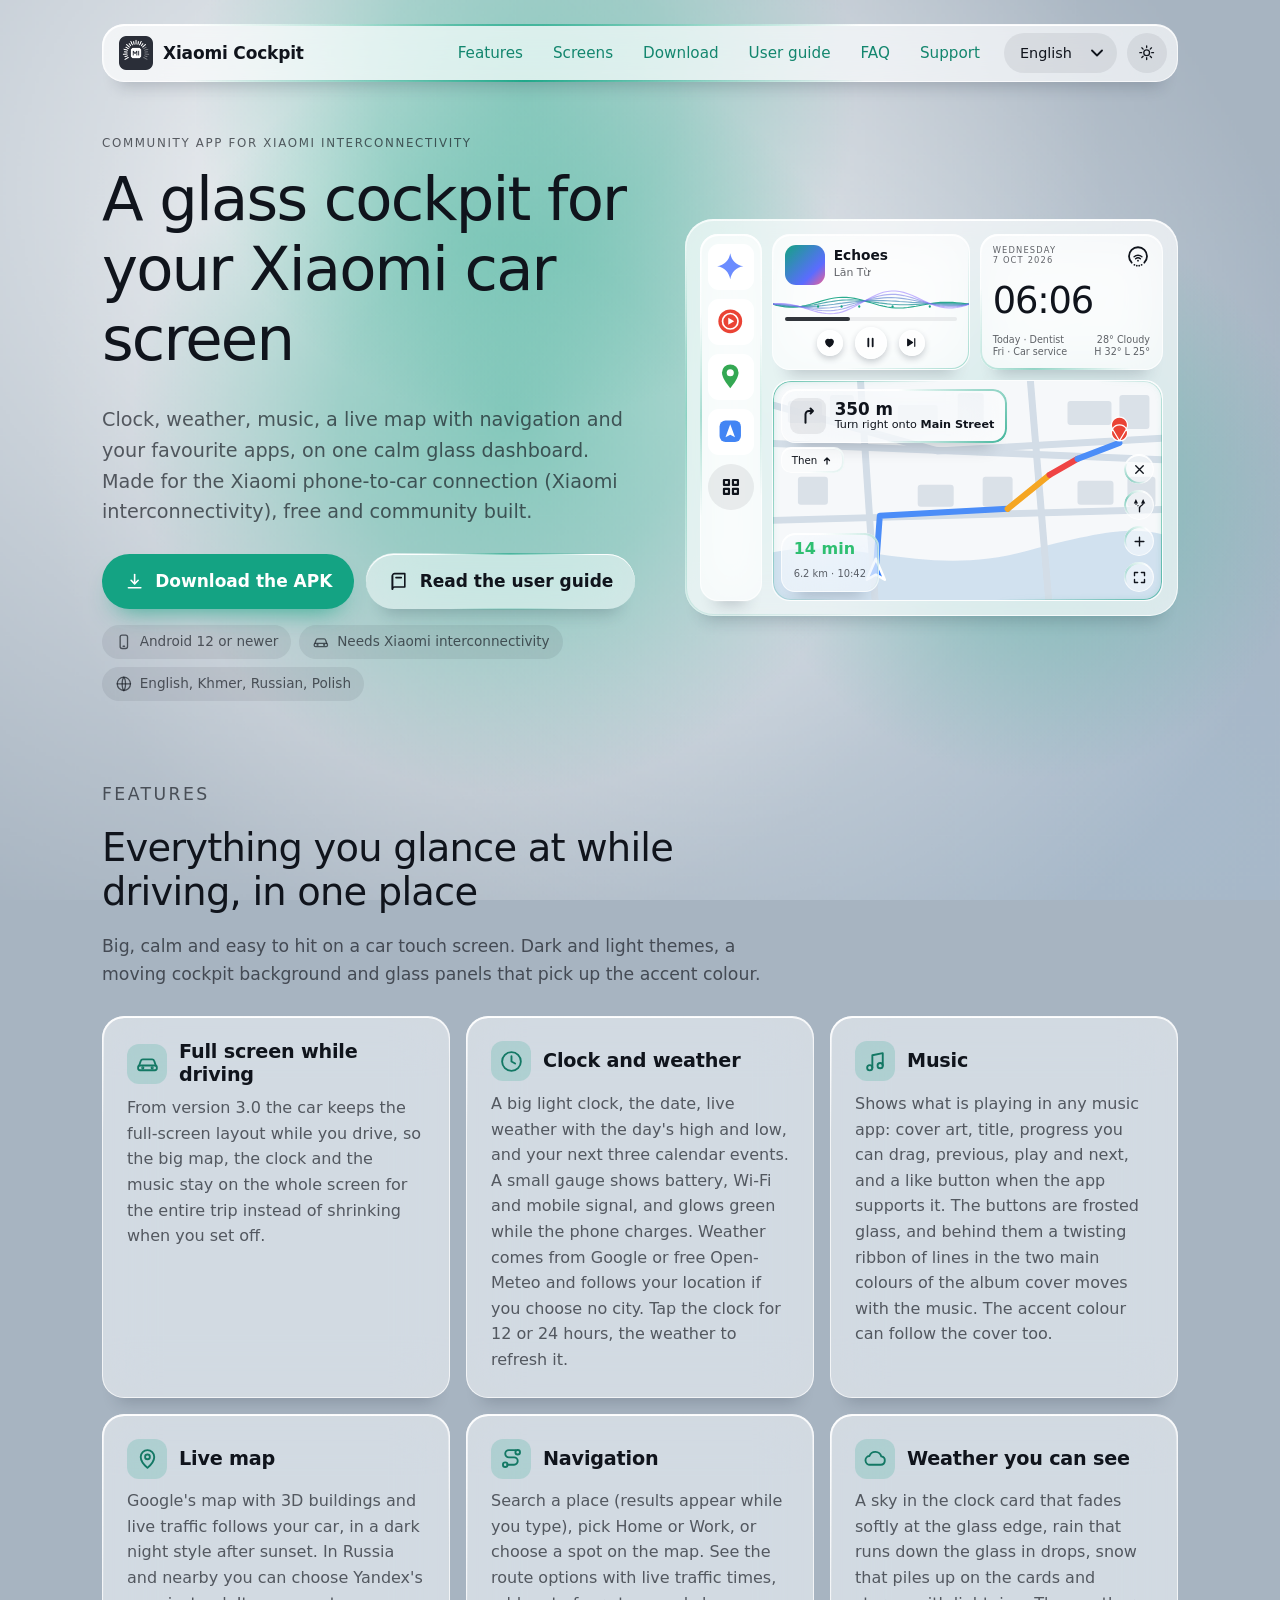
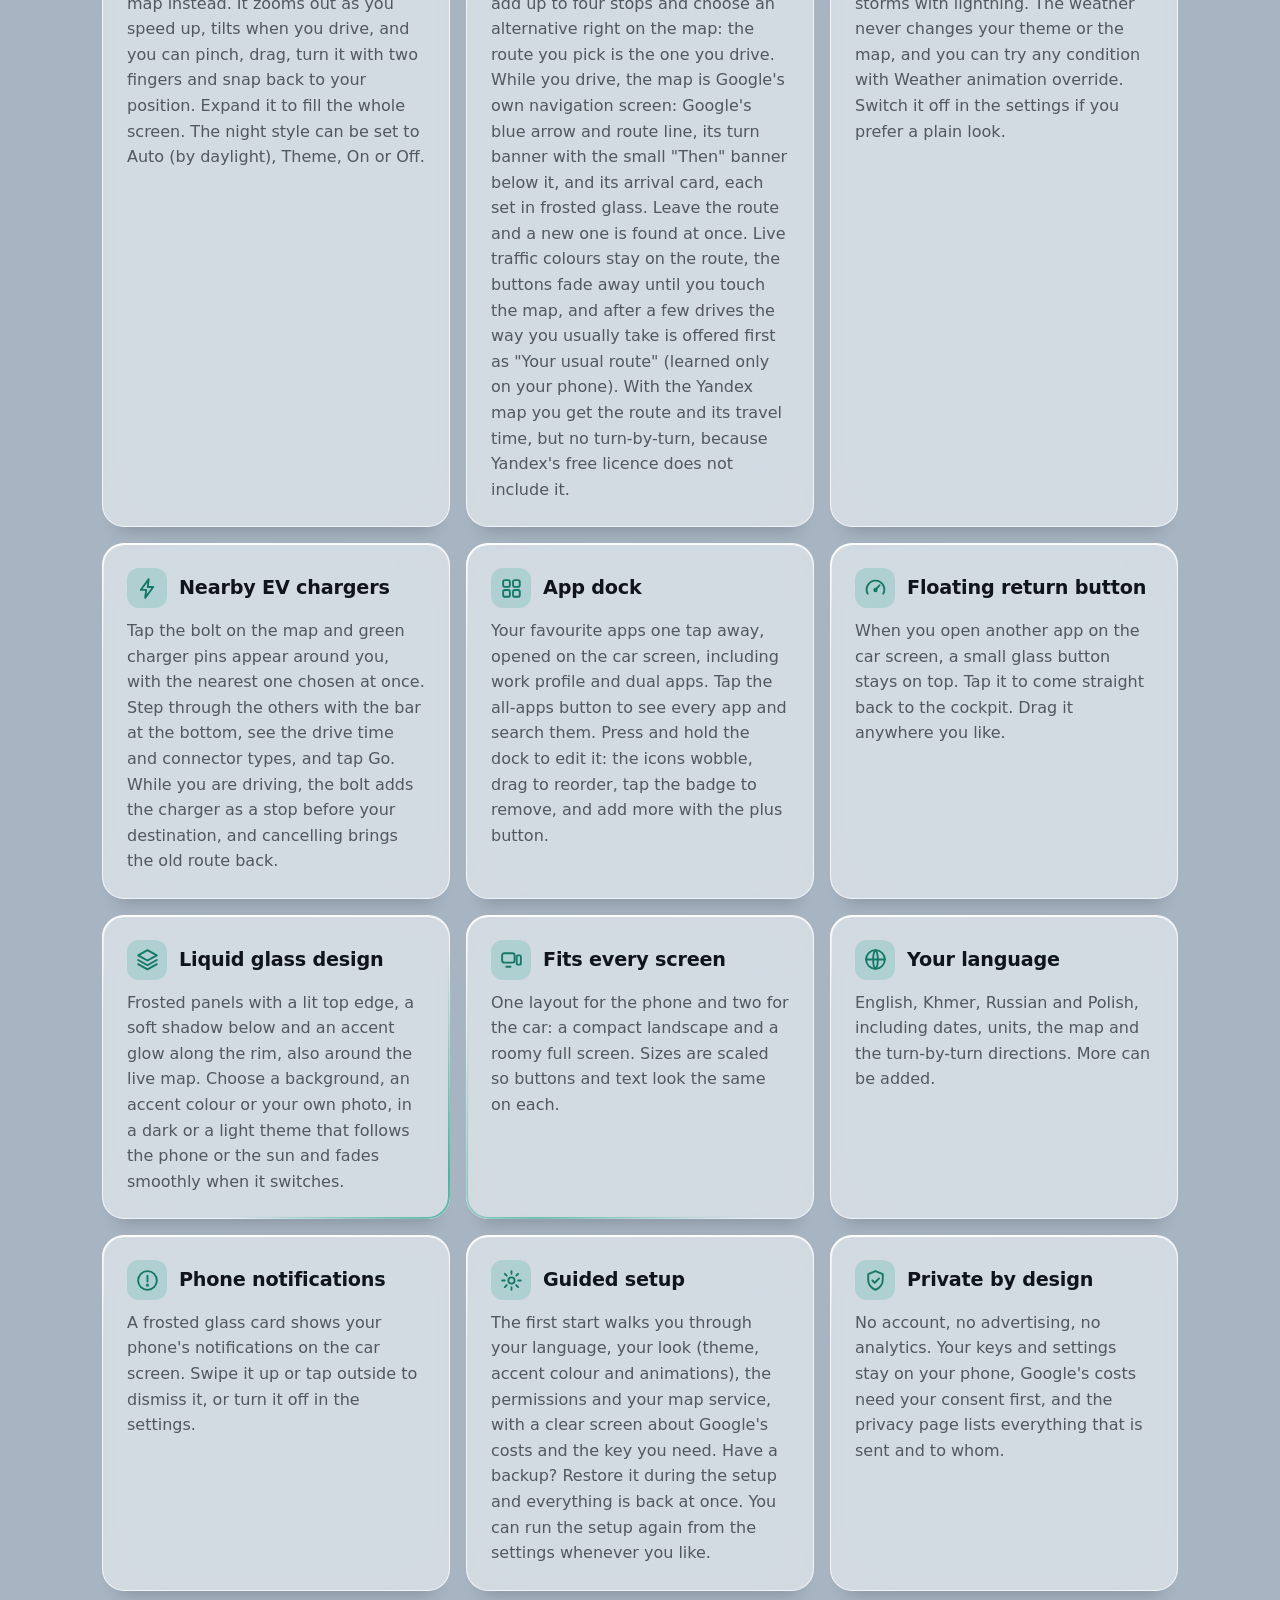
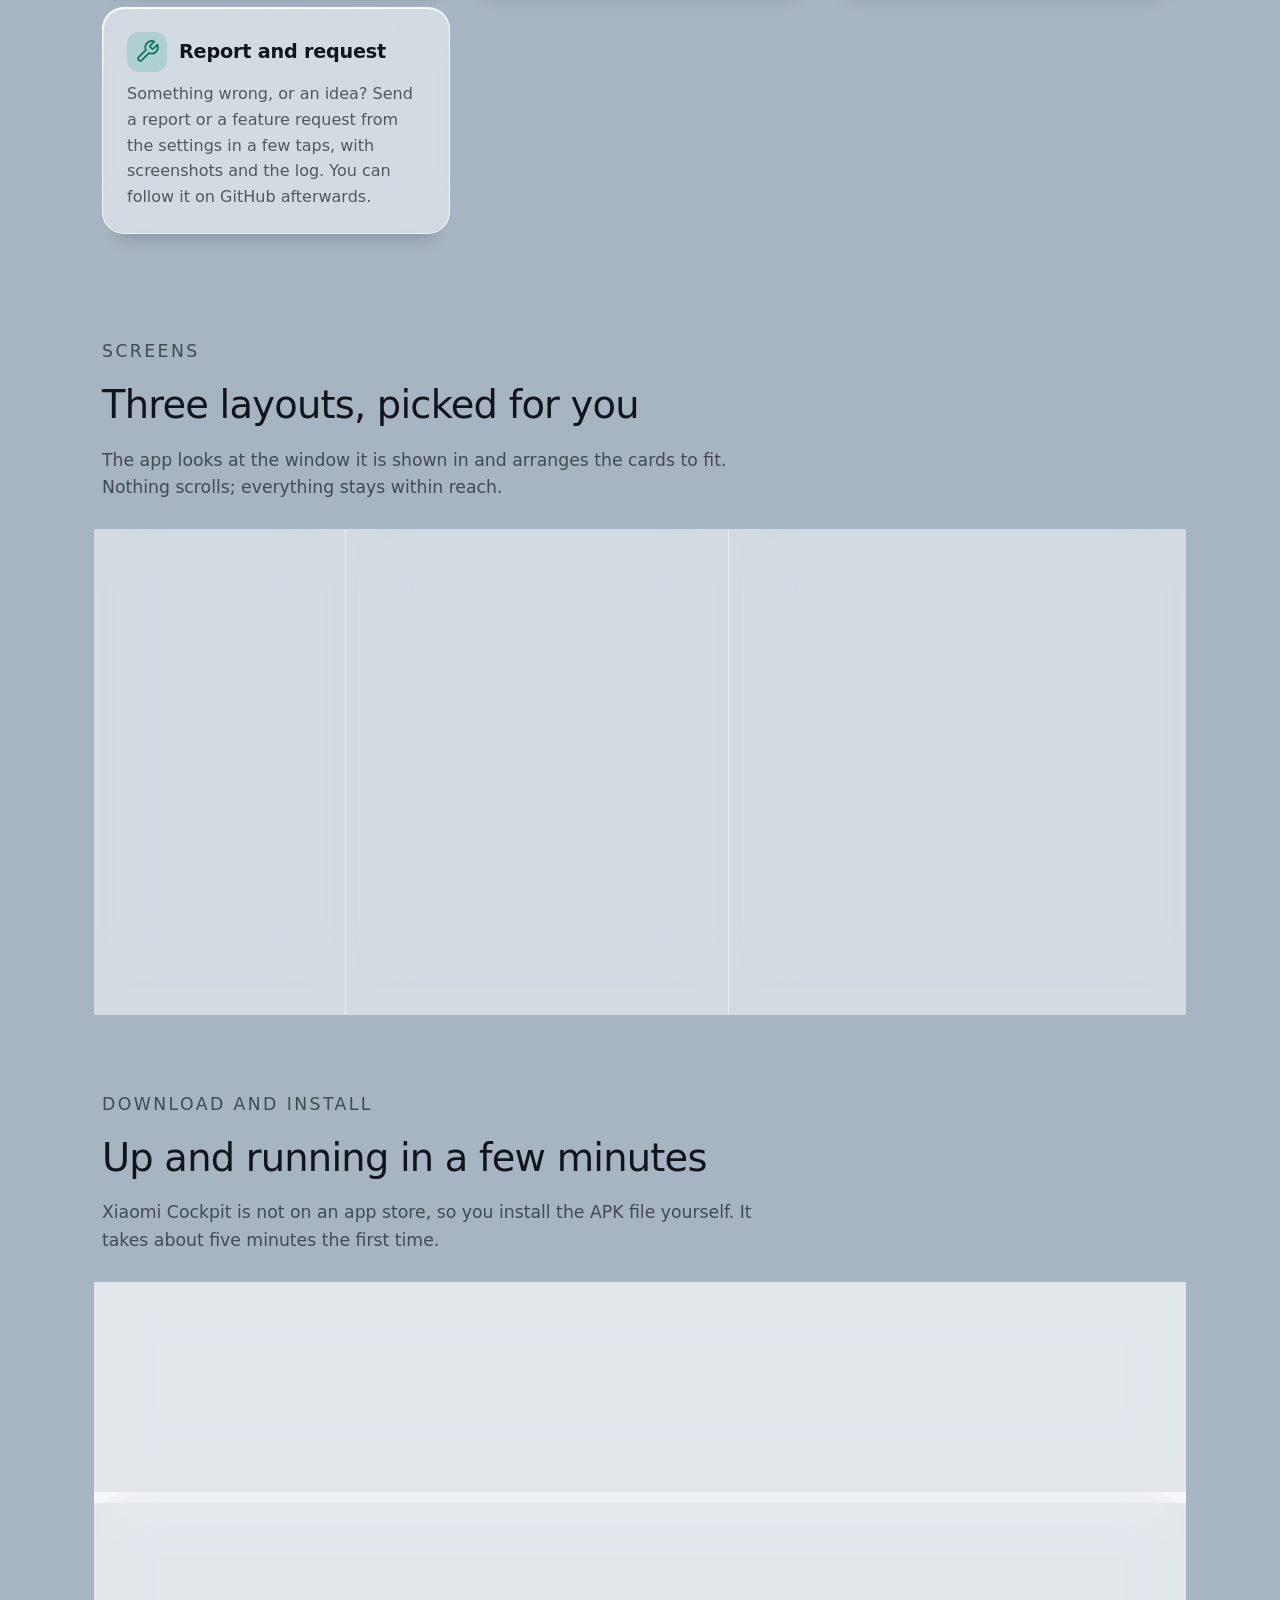
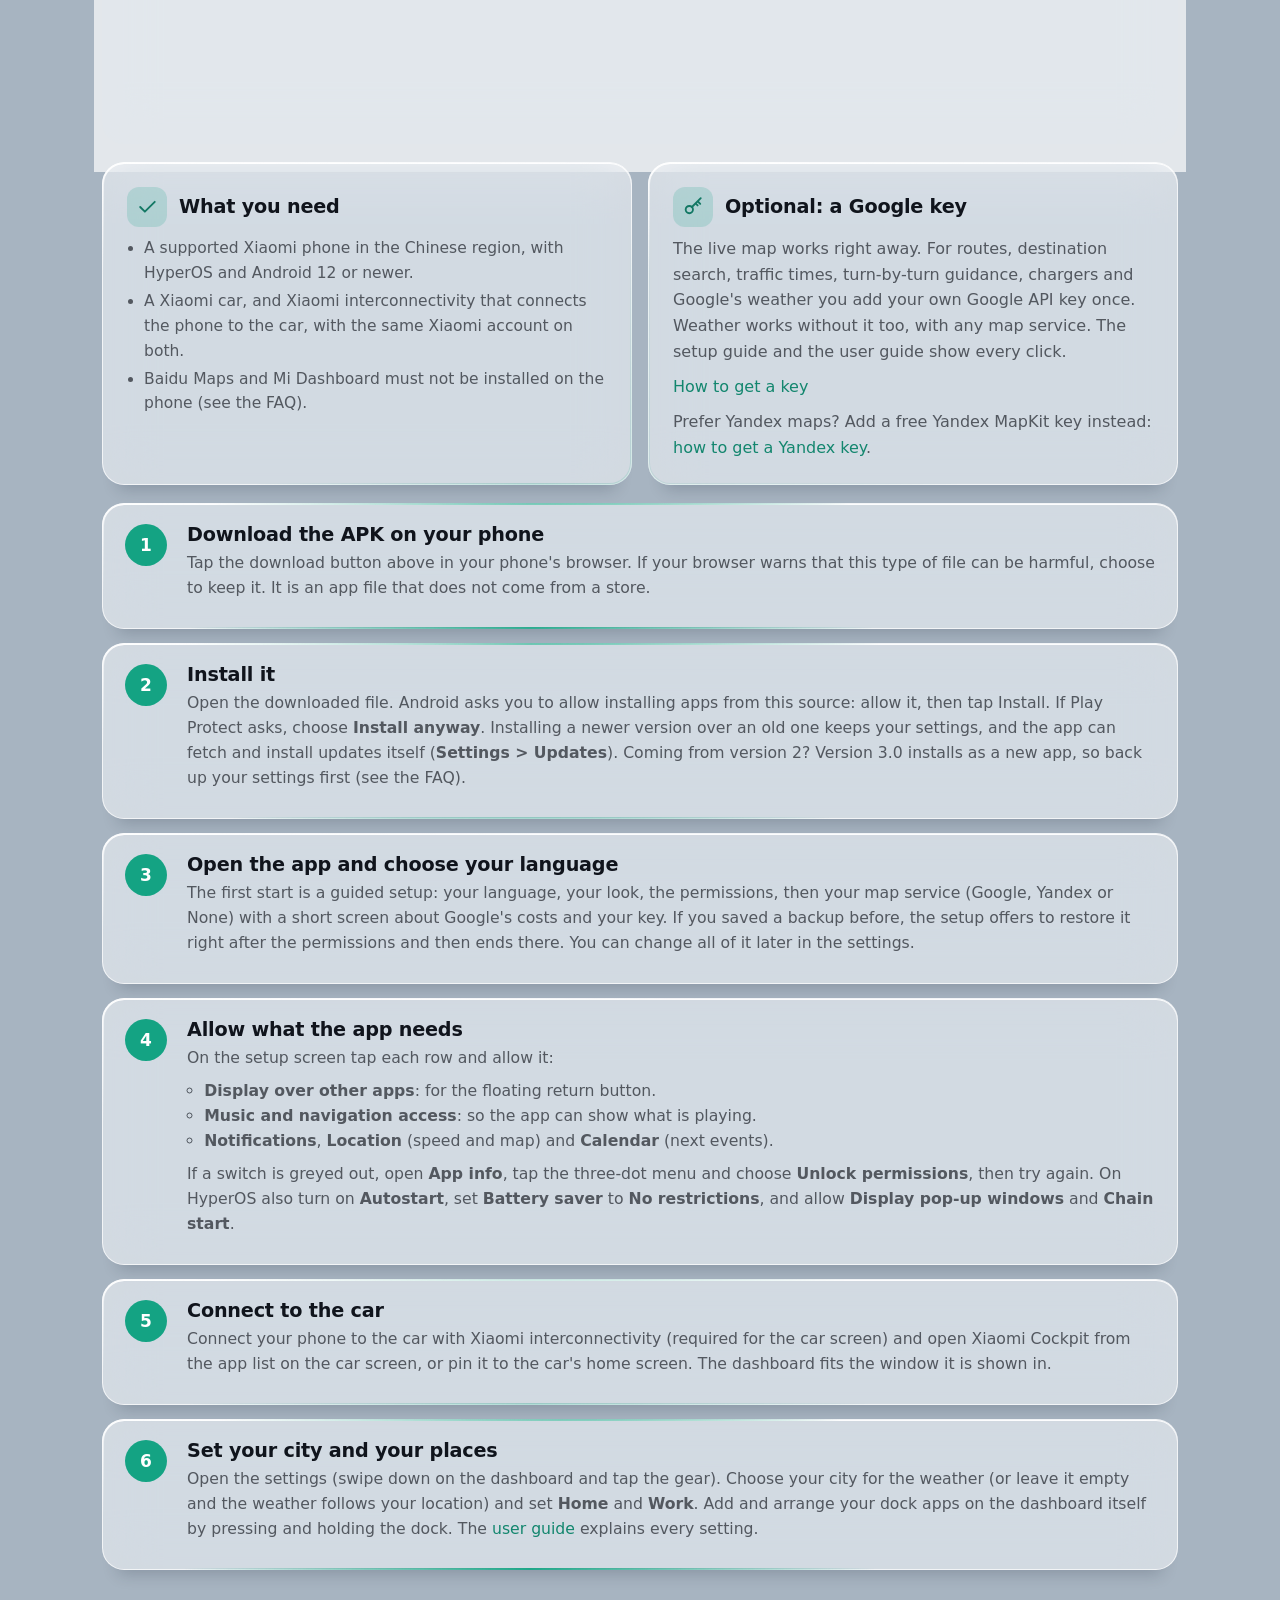
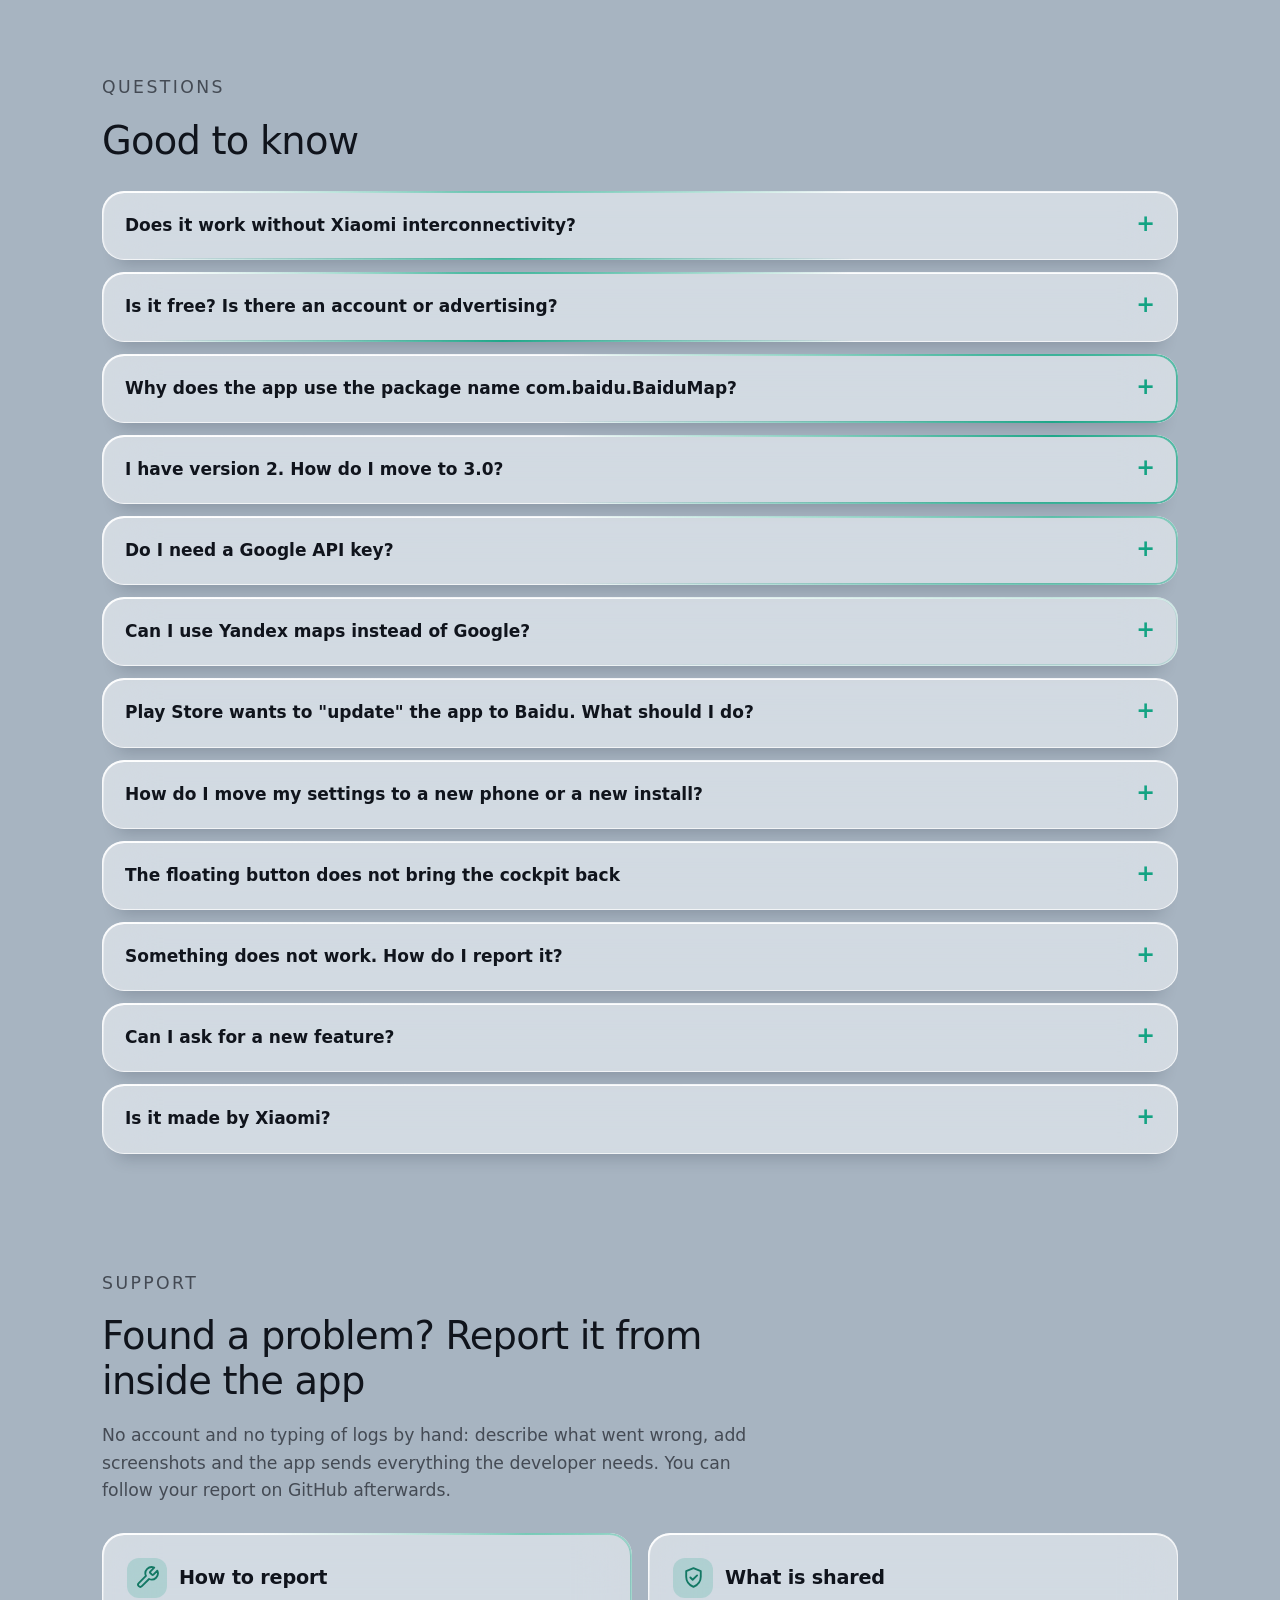
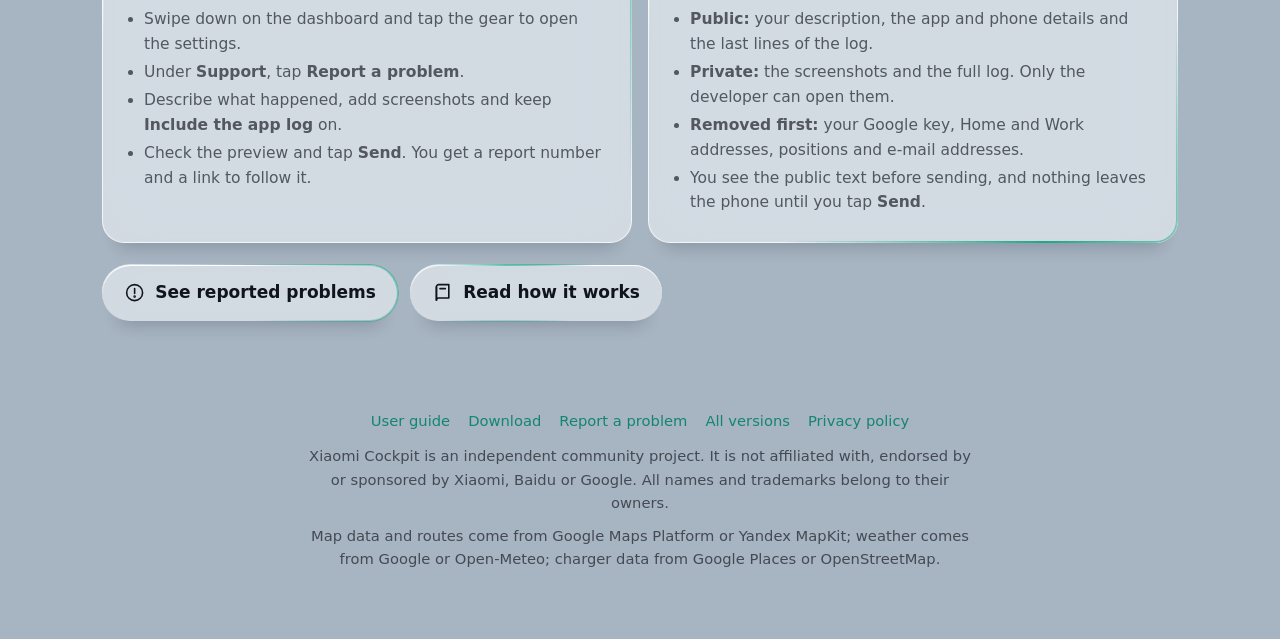
==== commit adeb6ced: "Screens: real screenshots (light and dark, map and personal details masked) Co-Authored-By: Claude O" ====
--- a/index.html
+++ b/index.html
@@ -15,7 +15,7 @@
 <link rel="icon" href="assets/brand/icon-192.png" type="image/png" sizes="192x192">
 <link rel="apple-touch-icon" href="apple-touch-icon.png">
 <meta property="og:image" content="https://xiaomi-cockpit.github.io/assets/brand/icon-512.png">
-<link rel="stylesheet" href="assets/style.css?v=202610221500">
+<link rel="stylesheet" href="assets/style.css?v=202610241200">
 <script>
   /* set the theme before the page paints, so there is no flash */
   (function () {
@@ -182,15 +182,15 @@
     </div>
     <div class="sizes">
       <figure class="size glass reveal">
-        <svg class="il" viewBox="0 0 120 236" role="img" aria-label="Portrait layout: clock, live map, music and the app row stacked top to bottom" preserveAspectRatio="xMidYMid meet"><rect class="c" x="8" y="4" width="104" height="56" rx="7"/><text class="tm" x="16" y="38.72" font-size="24">10:28</text><rect class="dm" x="16" y="11" width="31.2" height="2.4" rx="1.2"/><rect class="dm" x="16" y="50" width="43.68" height="2.2" rx="1.1"/><path class="ga" d="M95 20a6.5 6.5 0 1 1 9 0"/><circle class="tx" cx="99.5" cy="15" r="1.2"/><rect class="dm" x="88" y="50" width="16" height="2.2" rx="1.1"/><rect class="c" x="8" y="66" width="104" height="78" rx="8"/><clipPath id="m866"><rect x="8" y="66" width="104" height="78" rx="7"/></clipPath><g clip-path="url(#m866)"><rect class="mp" x="8" y="66" width="104" height="78"/><path class="wt" d="M8 128.4 C34.0 116.7 60.0 140.1 112 124.5 L112 144 L8 144Z"/><rect class="bl" x="18.4" y="81.6" width="20.8" height="10.920000000000002" rx="2"/><rect class="bl" x="49.6" y="75.36" width="18.72" height="15.600000000000001" rx="2"/><rect class="bl" x="80.8" y="80.03999999999999" width="22.88" height="11.7" rx="2"/><rect class="bl" x="23.6" y="108.9" width="20.8" height="12.48" rx="2"/><rect class="bl" x="65.2" y="105.0" width="18.72" height="14.04" rx="2"/><rect class="bl" x="91.2" y="103.44" width="15.6" height="15.600000000000001" rx="2"/><path class="st" d="M8 97.2L112 101.88M8 122.16L112 117.48M39.2 66L43.36 144M82.88 66L89.12 144"/><polyline class="rt" points="39.2,140.1 41.3,119.0 72.5,117.5 85.0,101.1 97.4,92.5"/><polyline class="rt sl" points="72.5,117.5 85.0,101.1"/><circle class="stp" cx="72.5" cy="117.5" r="3.1"/><path class="car" d="M39.2 136.0L42.3 143.2L39.2 141.5L36.1 143.2Z"/><path class="pin" d="M97.4 92.5m0 -1.6a2.6 2.6 0 1 1 .1 0z"/></g><circle class="rb" cx="18.5" cy="76.5" r="5.5"/><path class="ac" d="M19.0 73.475l-2.75 3.575h2.475l-1.1 2.75l3.0250000000000004-3.8499999999999996h-2.475z"/><circle class="rb" cx="18.5" cy="90.5" r="5.5"/><circle class="gl2" cx="18.5" cy="90.5" r="1.65"/><circle class="rb" cx="18.5" cy="104.5" r="5.5"/><circle class="gl2" cx="18.5" cy="104.5" r="1.65"/><rect class="c" x="24" y="118" width="44" height="22" rx="5"/><rect class="tx" x="28" y="122" width="15.399999999999999" height="4" rx="2"/><circle class="fl" cx="32" cy="133" r="3.6"/><circle class="fl" cx="43" cy="133" r="3.6"/><circle class="fl" cx="54" cy="133" r="3.6"/><rect class="c" x="8" y="150" width="104" height="22" rx="7"/><rect class="cv" x="14" y="156" width="7.48" height="7.48" rx="4"/><rect class="tx" x="27.48" y="159" width="31.2" height="3.4" rx="1.7"/><rect class="dm" x="27.48" y="166" width="20.8" height="2.4" rx="1.2"/><rect class="pg" x="14" y="161.44" width="92" height="2.4" rx="1.2"/><rect class="tx" x="14" y="161.44" width="36.800000000000004" height="2.4" rx="1.2"/><path class="wv n0" d="M8.0 165.6 L11.7 166.3 L15.4 166.7 L19.1 166.8 L22.9 166.5 L26.6 165.9 L30.3 165.1 L34.0 164.3 L37.7 163.6 L41.4 163.1 L45.1 162.9 L48.9 163.1 L52.6 163.6 L56.3 164.3 L60.0 165.1 L63.7 165.9 L67.4 166.5 L71.1 167.0 L74.9 167.1 L78.6 167.0 L82.3 166.6 L86.0 166.1 L89.7 165.6 L93.4 165.2 L97.1 164.9 L100.9 164.9 L104.6 165.0 L108.3 165.3 L112.0 165.6"/><path class="wv n1" d="M8.0 165.6 L11.7 166.0 L15.4 166.3 L19.1 166.5 L22.9 166.6 L26.6 166.5 L30.3 166.2 L34.0 165.9 L37.7 165.5 L41.4 165.1 L45.1 164.8 L48.9 164.6 L52.6 164.4 L56.3 164.4 L60.0 164.4 L63.7 164.5 L67.4 164.6 L71.1 164.8 L74.9 165.0 L78.6 165.1 L82.3 165.2 L86.0 165.3 L89.7 165.4 L93.4 165.5 L97.1 165.5 L100.9 165.6 L104.6 165.7 L108.3 165.7 L112.0 165.6"/><path class="wv n2" d="M8.0 165.6 L11.7 165.7 L15.4 165.9 L19.1 166.3 L22.9 166.7 L26.6 167.0 L30.3 167.3 L34.0 167.5 L37.7 167.4 L41.4 167.1 L45.1 166.7 L48.9 166.0 L52.6 165.2 L56.3 164.4 L60.0 163.7 L63.7 163.1 L67.4 162.8 L71.1 162.7 L74.9 162.8 L78.6 163.2 L82.3 163.8 L86.0 164.5 L89.7 165.1 L93.4 165.7 L97.1 166.1 L100.9 166.3 L104.6 166.3 L108.3 166.1 L112.0 165.6"/><path class="wv n3" d="M8.0 165.6 L11.7 165.4 L15.4 165.5 L19.1 166.0 L22.9 166.7 L26.6 167.6 L30.3 168.4 L34.0 169.0 L37.7 169.3 L41.4 169.1 L45.1 168.5 L48.9 167.5 L52.6 166.1 L56.3 164.5 L60.0 163.0 L63.7 161.7 L67.4 160.9 L71.1 160.5 L74.9 160.7 L78.6 161.4 L82.3 162.4 L86.0 163.7 L89.7 164.9 L93.4 166.0 L97.1 166.7 L100.9 167.1 L104.6 167.0 L108.3 166.5 L112.0 165.6"/><circle class="gb" cx="46.0" cy="167.6" r="5"/><circle class="gb" cx="60.0" cy="167.6" r="6.5"/><circle class="gb" cx="74.0" cy="167.6" r="5"/><rect class="c" x="8" y="178" width="104" height="52" rx="9"/><rect x="15" y="185" width="19" height="19" rx="4.56" fill="#fff"/><rect x="38" y="185" width="19" height="19" rx="4.56" fill="#fff"/><rect x="61" y="185" width="19" height="19" rx="4.56" fill="#fff"/><circle class="gr" cx="93.5" cy="194.5" r="9.5"/><path class="gl" d="M90.27 191.27h2.28v2.28h-2.28zM94.45 191.27h2.28v2.28h-2.28zM90.27 195.45h2.28v2.28h-2.28zM94.45 195.45h2.28v2.28h-2.28z"/><circle cx="24.5" cy="194.5" r="4.18" fill="#6b8cff"/><circle cx="47.5" cy="194.5" r="4.18" fill="#ea4335"/><circle cx="70.5" cy="194.5" r="4.18" fill="#34a853"/></svg>
+        <span class="shot"><img class="sl" src="assets/screenshots/size1-light.webp" width="760" height="1233" alt="Portrait layout: clock, live map, music and the app row stacked top to bottom" loading="lazy" decoding="async"><img class="sd" src="assets/screenshots/size1-dark.webp" width="760" height="1233" alt="Portrait layout: clock, live map, music and the app row stacked top to bottom" loading="lazy" decoding="async"></span>
         <h3>Phone and tall windows</h3><p>Clock, live map, music and the app row stacked top to bottom.</p>
       </figure>
       <figure class="size glass reveal">
-        <svg class="il" viewBox="0 0 240 190" role="img" aria-label="Compact car screen layout: apps on the left, music and clock on top, a wide map below" preserveAspectRatio="xMidYMid meet"><rect class="c" x="4" y="4" width="28" height="182" rx="8"/><rect x="8" y="12" width="20" height="20" rx="4.8" fill="#fff"/><rect x="8" y="42" width="20" height="20" rx="4.8" fill="#fff"/><rect x="8" y="72" width="20" height="20" rx="4.8" fill="#fff"/><rect x="8" y="102" width="20" height="20" rx="4.8" fill="#fff"/><circle class="gr" cx="18.0" cy="142.0" r="10.0"/><path class="gl" d="M14.600000000000001 138.6h2.4v2.4h-2.4zM19.0 138.6h2.4v2.4h-2.4zM14.600000000000001 143.0h2.4v2.4h-2.4zM19.0 143.0h2.4v2.4h-2.4z"/><circle cx="18.0" cy="22.0" r="4.4" fill="#6b8cff"/><circle cx="18.0" cy="52.0" r="4.4" fill="#ea4335"/><circle cx="18.0" cy="82.0" r="4.4" fill="#34a853"/><circle cx="18.0" cy="112.0" r="4.4" fill="#4285f4"/><rect class="c" x="38" y="4" width="92" height="62" rx="7"/><rect class="cv" x="44" y="10" width="21.080000000000002" height="21.080000000000002" rx="4"/><rect class="tx" x="71.08" y="13" width="27.599999999999998" height="3.4" rx="1.7"/><rect class="dm" x="71.08" y="20" width="18.400000000000002" height="2.4" rx="1.2"/><rect class="pg" x="44" y="36.24" width="80" height="2.4" rx="1.2"/><rect class="tx" x="44" y="36.24" width="32.0" height="2.4" rx="1.2"/><path class="wv n0" d="M38.0 51.6 L41.3 52.3 L44.6 52.7 L47.9 52.8 L51.1 52.5 L54.4 51.9 L57.7 51.1 L61.0 50.3 L64.3 49.6 L67.6 49.1 L70.9 48.9 L74.1 49.1 L77.4 49.6 L80.7 50.3 L84.0 51.1 L87.3 51.9 L90.6 52.5 L93.9 53.0 L97.1 53.1 L100.4 53.0 L103.7 52.6 L107.0 52.1 L110.3 51.6 L113.6 51.2 L116.9 50.9 L120.1 50.9 L123.4 51.0 L126.7 51.3 L130.0 51.6"/><path class="wv n1" d="M38.0 51.6 L41.3 52.0 L44.6 52.3 L47.9 52.5 L51.1 52.6 L54.4 52.5 L57.7 52.2 L61.0 51.9 L64.3 51.5 L67.6 51.1 L70.9 50.8 L74.1 50.6 L77.4 50.4 L80.7 50.4 L84.0 50.4 L87.3 50.5 L90.6 50.6 L93.9 50.8 L97.1 51.0 L100.4 51.1 L103.7 51.2 L107.0 51.3 L110.3 51.4 L113.6 51.5 L116.9 51.5 L120.1 51.6 L123.4 51.7 L126.7 51.7 L130.0 51.6"/><path class="wv n2" d="M38.0 51.6 L41.3 51.7 L44.6 51.9 L47.9 52.3 L51.1 52.7 L54.4 53.0 L57.7 53.3 L61.0 53.5 L64.3 53.4 L67.6 53.1 L70.9 52.7 L74.1 52.0 L77.4 51.2 L80.7 50.4 L84.0 49.7 L87.3 49.1 L90.6 48.8 L93.9 48.7 L97.1 48.8 L100.4 49.2 L103.7 49.8 L107.0 50.5 L110.3 51.1 L113.6 51.7 L116.9 52.1 L120.1 52.3 L123.4 52.3 L126.7 52.1 L130.0 51.6"/><path class="wv n3" d="M38.0 51.6 L41.3 51.4 L44.6 51.5 L47.9 52.0 L51.1 52.7 L54.4 53.6 L57.7 54.4 L61.0 55.0 L64.3 55.3 L67.6 55.1 L70.9 54.5 L74.1 53.5 L77.4 52.1 L80.7 50.5 L84.0 49.0 L87.3 47.7 L90.6 46.9 L93.9 46.5 L97.1 46.7 L100.4 47.4 L103.7 48.4 L107.0 49.7 L110.3 50.9 L113.6 52.0 L116.9 52.7 L120.1 53.1 L123.4 53.0 L126.7 52.5 L130.0 51.6"/><circle class="gb" cx="70.0" cy="53.6" r="5"/><circle class="gb" cx="84.0" cy="53.6" r="6.5"/><circle class="gb" cx="98.0" cy="53.6" r="5"/><rect class="c" x="136" y="4" width="100" height="62" rx="7"/><text class="tm" x="144" y="42.44" font-size="22">10:28</text><rect class="dm" x="144" y="11" width="30.0" height="2.4" rx="1.2"/><rect class="dm" x="144" y="56" width="42.0" height="2.2" rx="1.1"/><path class="ga" d="M219 20a6.5 6.5 0 1 1 9 0"/><circle class="tx" cx="223.5" cy="15" r="1.2"/><rect class="dm" x="212" y="56" width="16" height="2.2" rx="1.1"/><rect class="c" x="38" y="72" width="198" height="114" rx="8"/><clipPath id="m3872"><rect x="38" y="72" width="198" height="114" rx="7"/></clipPath><g clip-path="url(#m3872)"><rect class="mp" x="38" y="72" width="198" height="114"/><path class="wt" d="M38 163.2 C87.5 146.10000000000002 137.0 180.3 236 157.5 L236 186 L38 186Z"/><rect class="bl" x="57.8" y="94.8" width="39.6" height="15.96" rx="2"/><rect class="bl" x="117.2" y="85.68" width="35.64" height="22.8" rx="2"/><rect class="bl" x="176.6" y="92.52" width="43.56" height="17.099999999999998" rx="2"/><rect class="bl" x="67.7" y="134.7" width="39.6" height="18.240000000000002" rx="2"/><rect class="bl" x="146.9" y="129.0" width="35.64" height="20.52" rx="2"/><rect class="bl" x="196.4" y="126.72" width="29.7" height="22.8" rx="2"/><path class="st" d="M38 117.6L236 124.44M38 154.07999999999998L236 147.24M97.4 72L105.32000000000001 186M180.56 72L192.44 186"/><polyline class="rt" points="97.4,180.3 101.4,149.5 160.8,147.2 184.5,123.3 208.3,110.8"/><polyline class="rt sl" points="160.8,147.2 184.5,123.3"/><circle class="stp" cx="160.8" cy="147.2" r="5.9"/><path class="car" d="M97.4 172.4L103.3 186.2L97.4 182.9L91.5 186.2Z"/><path class="pin" d="M208.3 110.8m0 -2.3a5.0 5.0 0 1 1 .1 0z"/></g><circle class="rb" cx="51" cy="85" r="7"/><path class="ac" d="M51.5 81.15l-3.5 4.55h3.15l-1.4000000000000001 3.5l3.8500000000000005-4.8999999999999995h-3.15z"/><circle class="rb" cx="51" cy="103" r="7"/><circle class="gl2" cx="51" cy="103" r="2.1"/><circle class="rb" cx="51" cy="121" r="7"/><circle class="gl2" cx="51" cy="121" r="2.1"/><circle class="rb" cx="51" cy="139" r="7"/><circle class="gl2" cx="51" cy="139" r="2.1"/><circle class="rb" cx="51" cy="157" r="7"/><circle class="gl2" cx="51" cy="157" r="2.1"/><rect class="c" x="78" y="78" width="86" height="24" rx="5"/><rect class="tl" x="81" y="81" width="18" height="18" rx="3"/><rect class="tx" x="103" y="82" width="25.8" height="3.2" rx="1.6"/><rect class="dm" x="103" y="88" width="43.0" height="2.4" rx="1.2"/><rect class="dm" x="103" y="93" width="25.8" height="2" rx="1"/><rect class="c" x="78" y="150" width="52" height="30" rx="5"/><rect class="tx" x="82" y="154" width="18.2" height="4" rx="2"/><circle class="fl" cx="86" cy="173" r="3.6"/><circle class="fl" cx="97" cy="173" r="3.6"/><circle class="fl" cx="108" cy="173" r="3.6"/></svg>
+        <span class="shot"><img class="sl" src="assets/screenshots/size2-light.webp" width="1300" height="1015" alt="Compact car screen layout: apps on the left, music and clock on top, a wide map below" loading="lazy" decoding="async"><img class="sd" src="assets/screenshots/size2-dark.webp" width="1300" height="1015" alt="Compact car screen layout: apps on the left, music and clock on top, a wide map below" loading="lazy" decoding="async"></span>
         <h3>Compact car screen</h3><p>Apps on the left, music and clock on top, the map as one wide box below.</p>
       </figure>
       <figure class="size glass reveal">
-        <svg class="il" viewBox="0 0 302 190" role="img" aria-label="Full car screen layout: apps on the left, a big map in the middle, clock above music on the right" preserveAspectRatio="xMidYMid meet"><rect class="c" x="4" y="4" width="28" height="182" rx="8"/><rect x="8" y="12" width="20" height="20" rx="4.8" fill="#fff"/><rect x="8" y="42" width="20" height="20" rx="4.8" fill="#fff"/><rect x="8" y="72" width="20" height="20" rx="4.8" fill="#fff"/><rect x="8" y="102" width="20" height="20" rx="4.8" fill="#fff"/><circle class="gr" cx="18.0" cy="142.0" r="10.0"/><path class="gl" d="M14.600000000000001 138.6h2.4v2.4h-2.4zM19.0 138.6h2.4v2.4h-2.4zM14.600000000000001 143.0h2.4v2.4h-2.4zM19.0 143.0h2.4v2.4h-2.4z"/><circle cx="18.0" cy="22.0" r="4.4" fill="#6b8cff"/><circle cx="18.0" cy="52.0" r="4.4" fill="#ea4335"/><circle cx="18.0" cy="82.0" r="4.4" fill="#34a853"/><circle cx="18.0" cy="112.0" r="4.4" fill="#4285f4"/><rect class="c" x="38" y="4" width="178" height="182" rx="8"/><clipPath id="m384"><rect x="38" y="4" width="178" height="182" rx="7"/></clipPath><g clip-path="url(#m384)"><rect class="mp" x="38" y="4" width="178" height="182"/><path class="wt" d="M38 149.6 C82.5 122.3 127.0 176.9 216 140.5 L216 186 L38 186Z"/><rect class="bl" x="55.8" y="40.4" width="35.6" height="25.480000000000004" rx="2"/><rect class="bl" x="109.2" y="25.84" width="32.04" height="36.4" rx="2"/><rect class="bl" x="162.6" y="36.76" width="39.160000000000004" height="27.3" rx="2"/><rect class="bl" x="64.7" y="104.10000000000001" width="35.6" height="29.12" rx="2"/><rect class="bl" x="135.9" y="95.0" width="32.04" height="32.76" rx="2"/><rect class="bl" x="180.4" y="91.36" width="26.7" height="36.4" rx="2"/><path class="st" d="M38 76.8L216 87.72M38 135.04L216 124.12M91.4 4L98.52000000000001 186M166.16 4L176.84 186"/><polyline class="rt" points="91.4,176.9 95.0,127.8 148.4,124.1 169.7,85.9 191.1,65.9"/><polyline class="rt sl" points="148.4,124.1 169.7,85.9"/><circle class="stp" cx="148.4" cy="124.1" r="5.3"/><path class="car" d="M91.4 169.8L96.7 182.2L91.4 179.3L86.1 182.2Z"/><path class="pin" d="M191.1 65.9m0 -3.6a4.5 4.5 0 1 1 .1 0z"/></g><circle class="rb" cx="51" cy="17" r="7"/><path class="ac" d="M51.5 13.149999999999999l-3.5 4.55h3.15l-1.4000000000000001 3.5l3.8500000000000005-4.8999999999999995h-3.15z"/><circle class="rb" cx="51" cy="35" r="7"/><circle class="gl2" cx="51" cy="35" r="2.1"/><circle class="rb" cx="51" cy="53" r="7"/><circle class="gl2" cx="51" cy="53" r="2.1"/><circle class="rb" cx="51" cy="71" r="7"/><circle class="gl2" cx="51" cy="71" r="2.1"/><circle class="rb" cx="51" cy="89" r="7"/><circle class="gl2" cx="51" cy="89" r="2.1"/><rect class="c" x="78" y="10" width="92" height="24" rx="5"/><rect class="tl" x="81" y="13" width="18" height="18" rx="3"/><rect class="tx" x="103" y="14" width="27.599999999999998" height="3.2" rx="1.6"/><rect class="dm" x="103" y="20" width="46.0" height="2.4" rx="1.2"/><rect class="dm" x="103" y="25" width="27.599999999999998" height="2" rx="1"/><rect class="c" x="78" y="150" width="52" height="30" rx="5"/><rect class="tx" x="82" y="154" width="18.2" height="4" rx="2"/><circle class="fl" cx="86" cy="173" r="3.6"/><circle class="fl" cx="97" cy="173" r="3.6"/><circle class="fl" cx="108" cy="173" r="3.6"/><rect class="c" x="222" y="4" width="76" height="60" rx="7"/><text class="tm" x="230" y="41.2" font-size="18">10:28</text><rect class="dm" x="230" y="11" width="22.8" height="2.4" rx="1.2"/><rect class="dm" x="230" y="54" width="31.919999999999998" height="2.2" rx="1.1"/><path class="ga" d="M281 20a6.5 6.5 0 1 1 9 0"/><circle class="tx" cx="285.5" cy="15" r="1.2"/><rect class="dm" x="274" y="54" width="16" height="2.2" rx="1.1"/><rect class="c" x="222" y="70" width="76" height="116" rx="7"/><rect class="cv" x="231.0" y="78" width="58" height="58" rx="6"/><rect class="tx" x="244.8" y="144" width="30.400000000000002" height="3.6" rx="1.8"/><rect class="dm" x="249.36" y="151" width="21.28" height="2.6" rx="1.3"/><rect class="pg" x="230" y="160" width="60" height="2.6" rx="1.3"/><rect class="tx" x="230" y="160" width="24.0" height="2.6" rx="1.3"/><path class="wv n0" d="M222.0 170.0 L224.7 170.7 L227.4 171.1 L230.1 171.2 L232.9 170.9 L235.6 170.3 L238.3 169.5 L241.0 168.7 L243.7 168.0 L246.4 167.5 L249.1 167.3 L251.9 167.5 L254.6 168.0 L257.3 168.7 L260.0 169.5 L262.7 170.3 L265.4 170.9 L268.1 171.4 L270.9 171.5 L273.6 171.4 L276.3 171.0 L279.0 170.5 L281.7 170.0 L284.4 169.6 L287.1 169.3 L289.9 169.3 L292.6 169.4 L295.3 169.7 L298.0 170.0"/><path class="wv n1" d="M222.0 170.0 L224.7 170.4 L227.4 170.7 L230.1 170.9 L232.9 171.0 L235.6 170.9 L238.3 170.6 L241.0 170.3 L243.7 169.9 L246.4 169.5 L249.1 169.2 L251.9 169.0 L254.6 168.8 L257.3 168.8 L260.0 168.8 L262.7 168.9 L265.4 169.0 L268.1 169.2 L270.9 169.4 L273.6 169.5 L276.3 169.6 L279.0 169.7 L281.7 169.8 L284.4 169.9 L287.1 169.9 L289.9 170.0 L292.6 170.1 L295.3 170.1 L298.0 170.0"/><path class="wv n2" d="M222.0 170.0 L224.7 170.1 L227.4 170.3 L230.1 170.7 L232.9 171.1 L235.6 171.4 L238.3 171.7 L241.0 171.9 L243.7 171.8 L246.4 171.5 L249.1 171.1 L251.9 170.4 L254.6 169.6 L257.3 168.8 L260.0 168.1 L262.7 167.5 L265.4 167.2 L268.1 167.1 L270.9 167.2 L273.6 167.6 L276.3 168.2 L279.0 168.9 L281.7 169.5 L284.4 170.1 L287.1 170.5 L289.9 170.7 L292.6 170.7 L295.3 170.5 L298.0 170.0"/><path class="wv n3" d="M222.0 170.0 L224.7 169.8 L227.4 169.9 L230.1 170.4 L232.9 171.1 L235.6 172.0 L238.3 172.8 L241.0 173.4 L243.7 173.7 L246.4 173.5 L249.1 172.9 L251.9 171.9 L254.6 170.5 L257.3 168.9 L260.0 167.4 L262.7 166.1 L265.4 165.3 L268.1 164.9 L270.9 165.1 L273.6 165.8 L276.3 166.8 L279.0 168.1 L281.7 169.3 L284.4 170.4 L287.1 171.1 L289.9 171.5 L292.6 171.4 L295.3 170.9 L298.0 170.0"/><circle class="gb" cx="246.0" cy="176" r="5"/><circle class="gb" cx="260.0" cy="176" r="6.5"/><circle class="gb" cx="274.0" cy="176" r="5"/></svg>
+        <span class="shot"><img class="sl" src="assets/screenshots/size3-light.webp" width="1700" height="865" alt="Full car screen layout: apps on the left, a big map in the middle, clock above music on the right" loading="lazy" decoding="async"><img class="sd" src="assets/screenshots/size3-dark.webp" width="1700" height="865" alt="Full car screen layout: apps on the left, a big map in the middle, clock above music on the right" loading="lazy" decoding="async"></span>
         <h3>Full car screen</h3><p>Apps on the left, a big map in the middle, clock above a full music player on the right.</p>
       </figure>
     </div>
--- a/assets/style.css
+++ b/assets/style.css
@@ -282,6 +282,11 @@
 .sizes { display: grid; grid-template-columns: .8fr 1.25fr 1.5fr; gap: 16px; align-items: stretch; }
 .size { padding: 18px 18px 22px; text-align: center; margin: 0; }
 .size .il { display: block; width: 100%; height: 230px; margin: 0 0 14px; }
+/* real screenshots (map and personal details masked); the one matching the site's theme is shown */
+.size .shot { display: flex; justify-content: center; align-items: center; height: 280px; margin: 0 0 14px; }
+.size .shot img { display: block; max-width: 100%; max-height: 100%; width: auto; height: auto; border-radius: 12px; box-shadow: 0 10px 24px -14px rgba(0,0,0,.55); }
+.size .shot .sl, :root[data-theme="light"] .size .shot .sd { display: none; }
+:root[data-theme="light"] .size .shot .sl { display: block; }
 .size .wf { margin: 4px auto 16px; display: grid; gap: 6px; padding: 8px; border-radius: 12px; background: var(--chip); }
 .size .wf i { display: block; border-radius: 6px; background: rgba(var(--accent-rgb), .45); }
 .size .wf i.m { background: rgba(var(--accent-rgb), .22); }
@@ -378,6 +383,8 @@
   .nav .iconbtn#theme-btn { margin-left: auto; }
   .grid.f3, .grid.f2, .sizes { grid-template-columns: 1fr; }
   .size .il { height: auto; max-height: 260px; }
+  .size .shot { height: auto; max-height: 420px; }
+  .size .shot img { max-height: 420px; }
   .screen { grid-template-columns: 40px minmax(0, 1fr); aspect-ratio: auto; min-height: 330px; }
   .carscreen { padding: 10px; }
   .mclock, .mmusic { padding: 10px; overflow: hidden; }
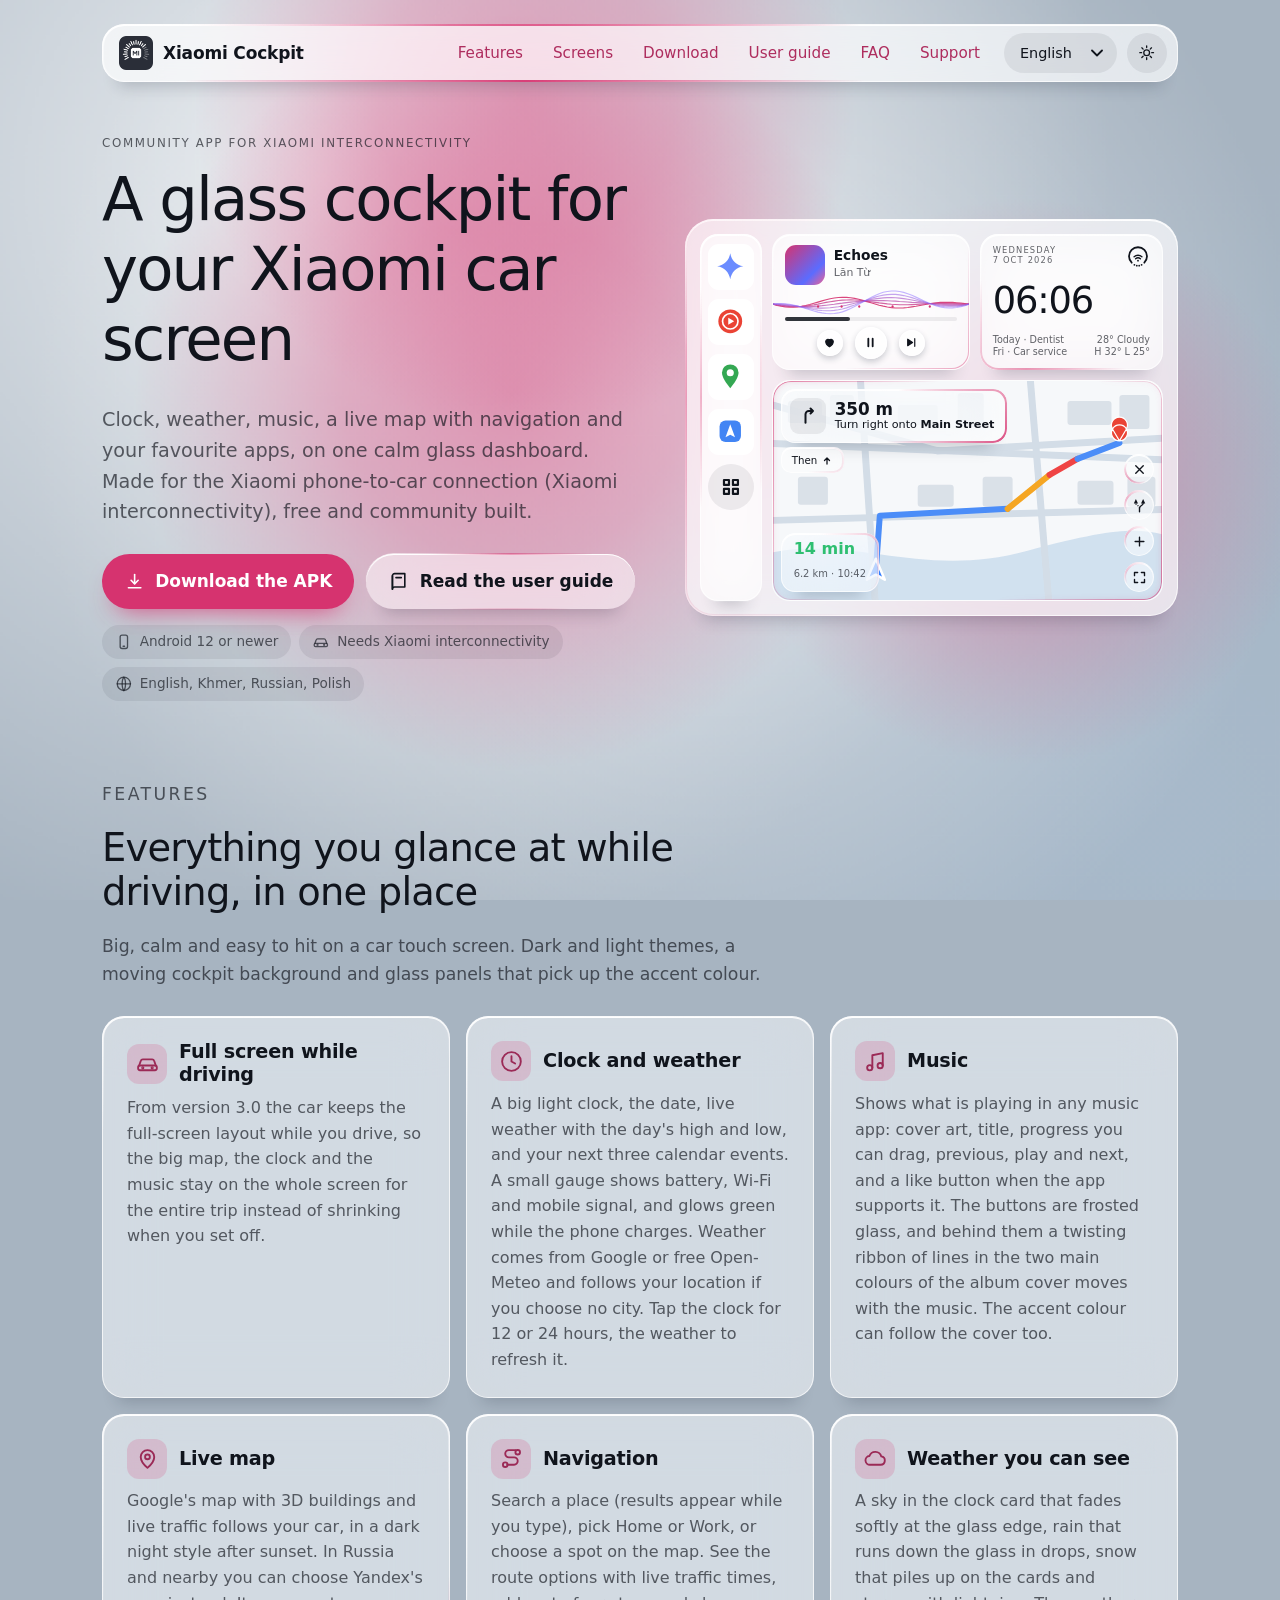
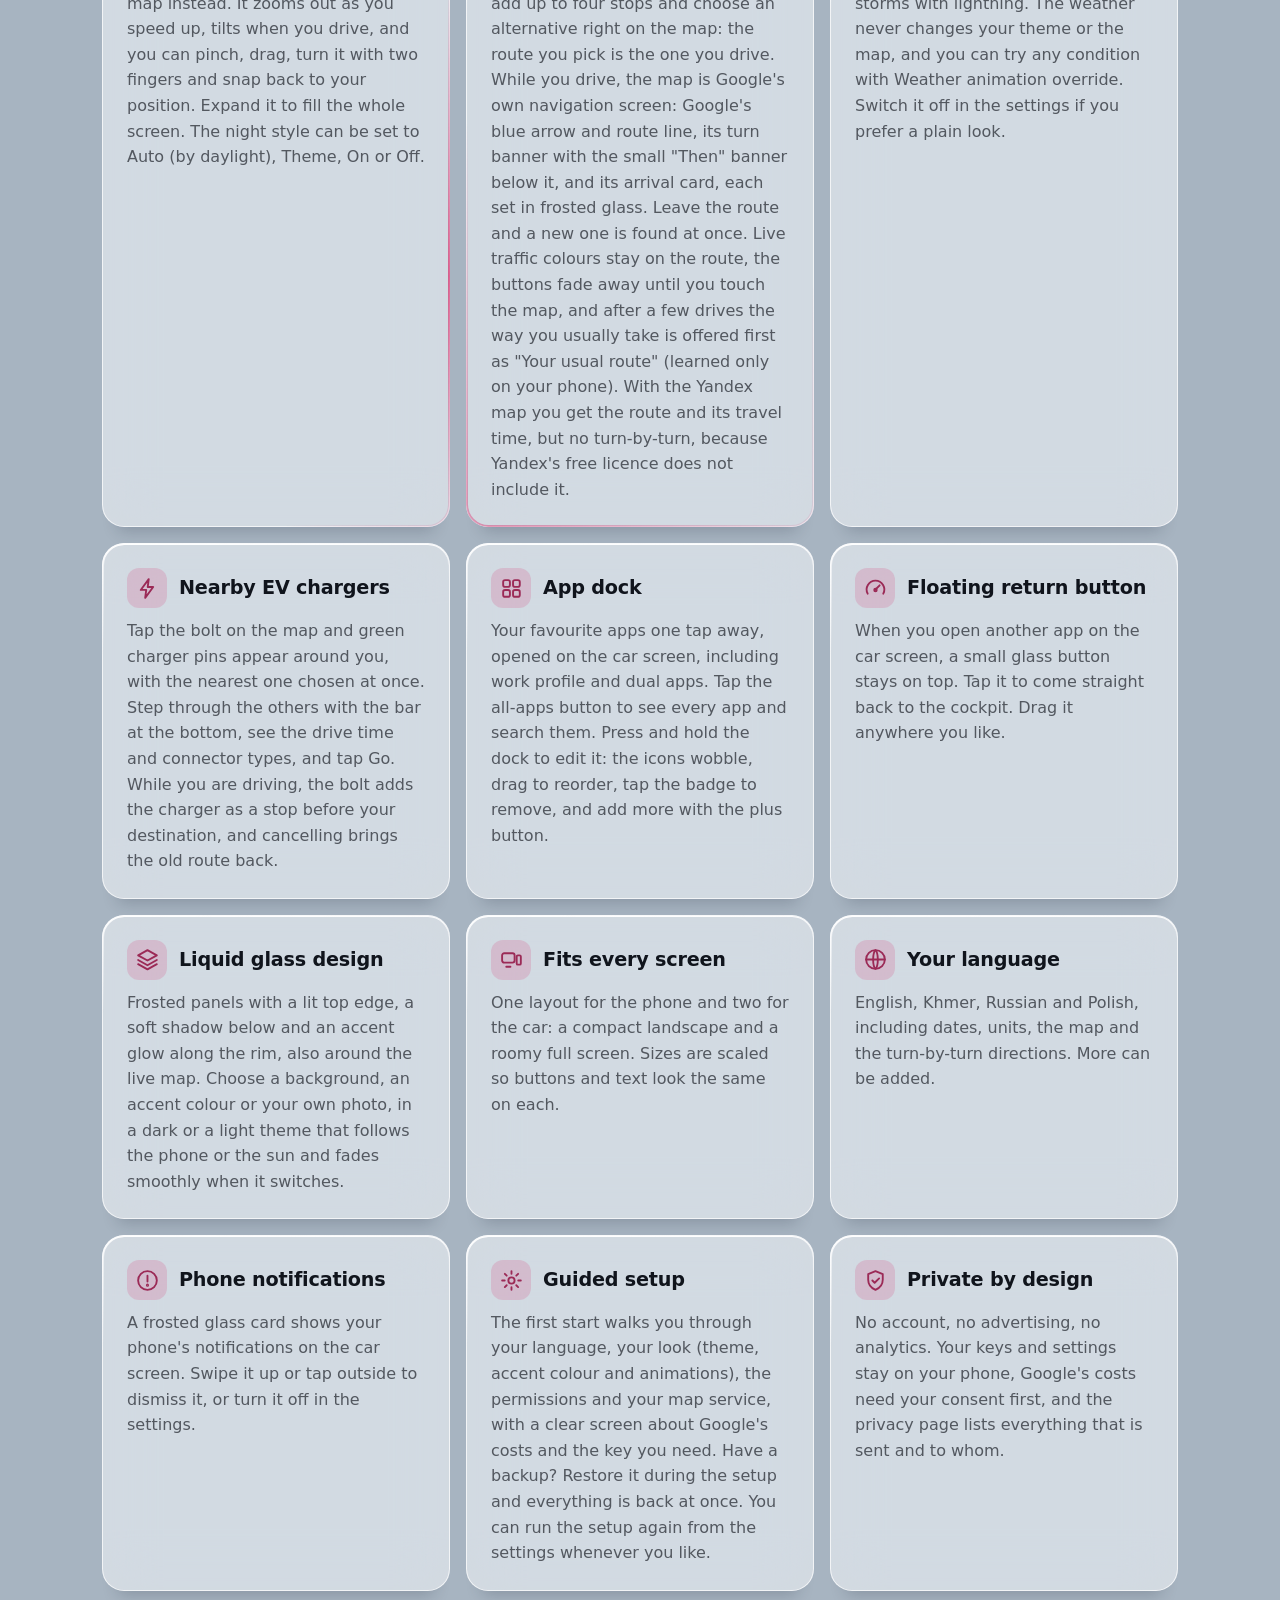
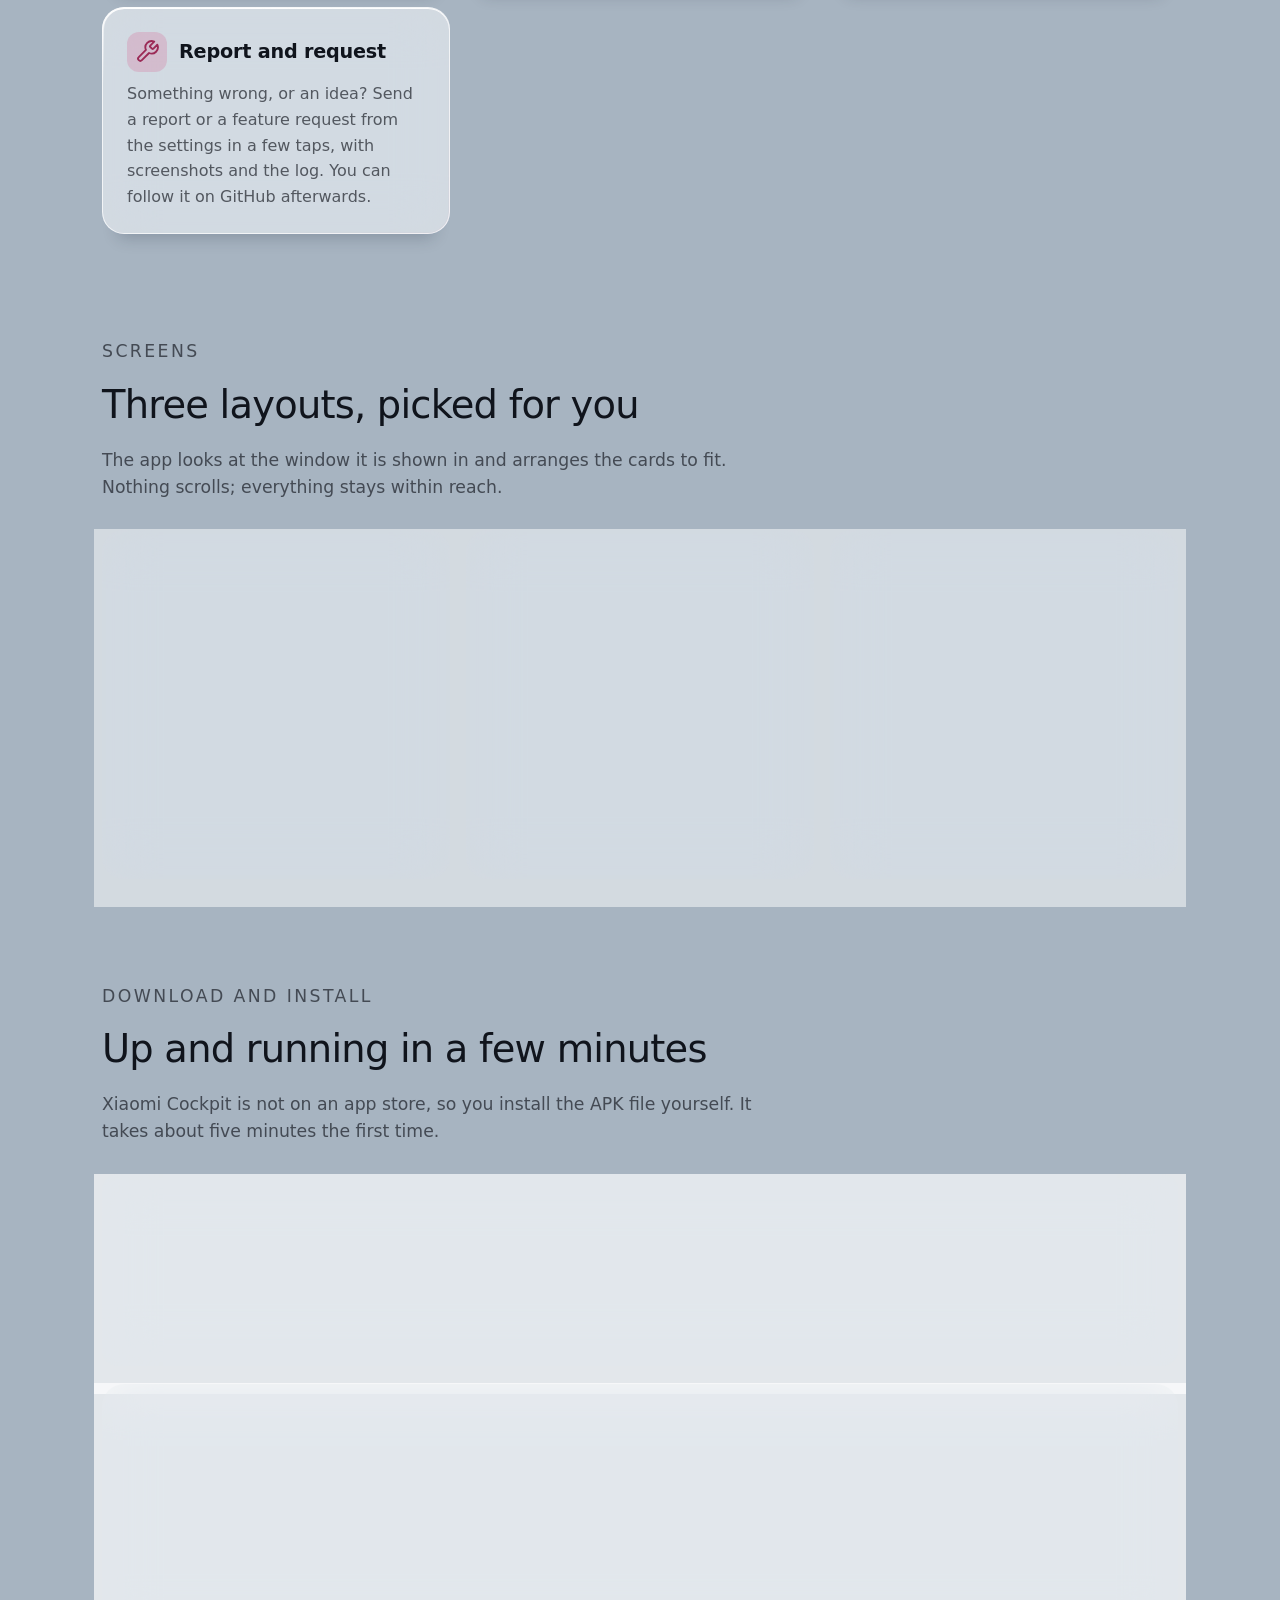
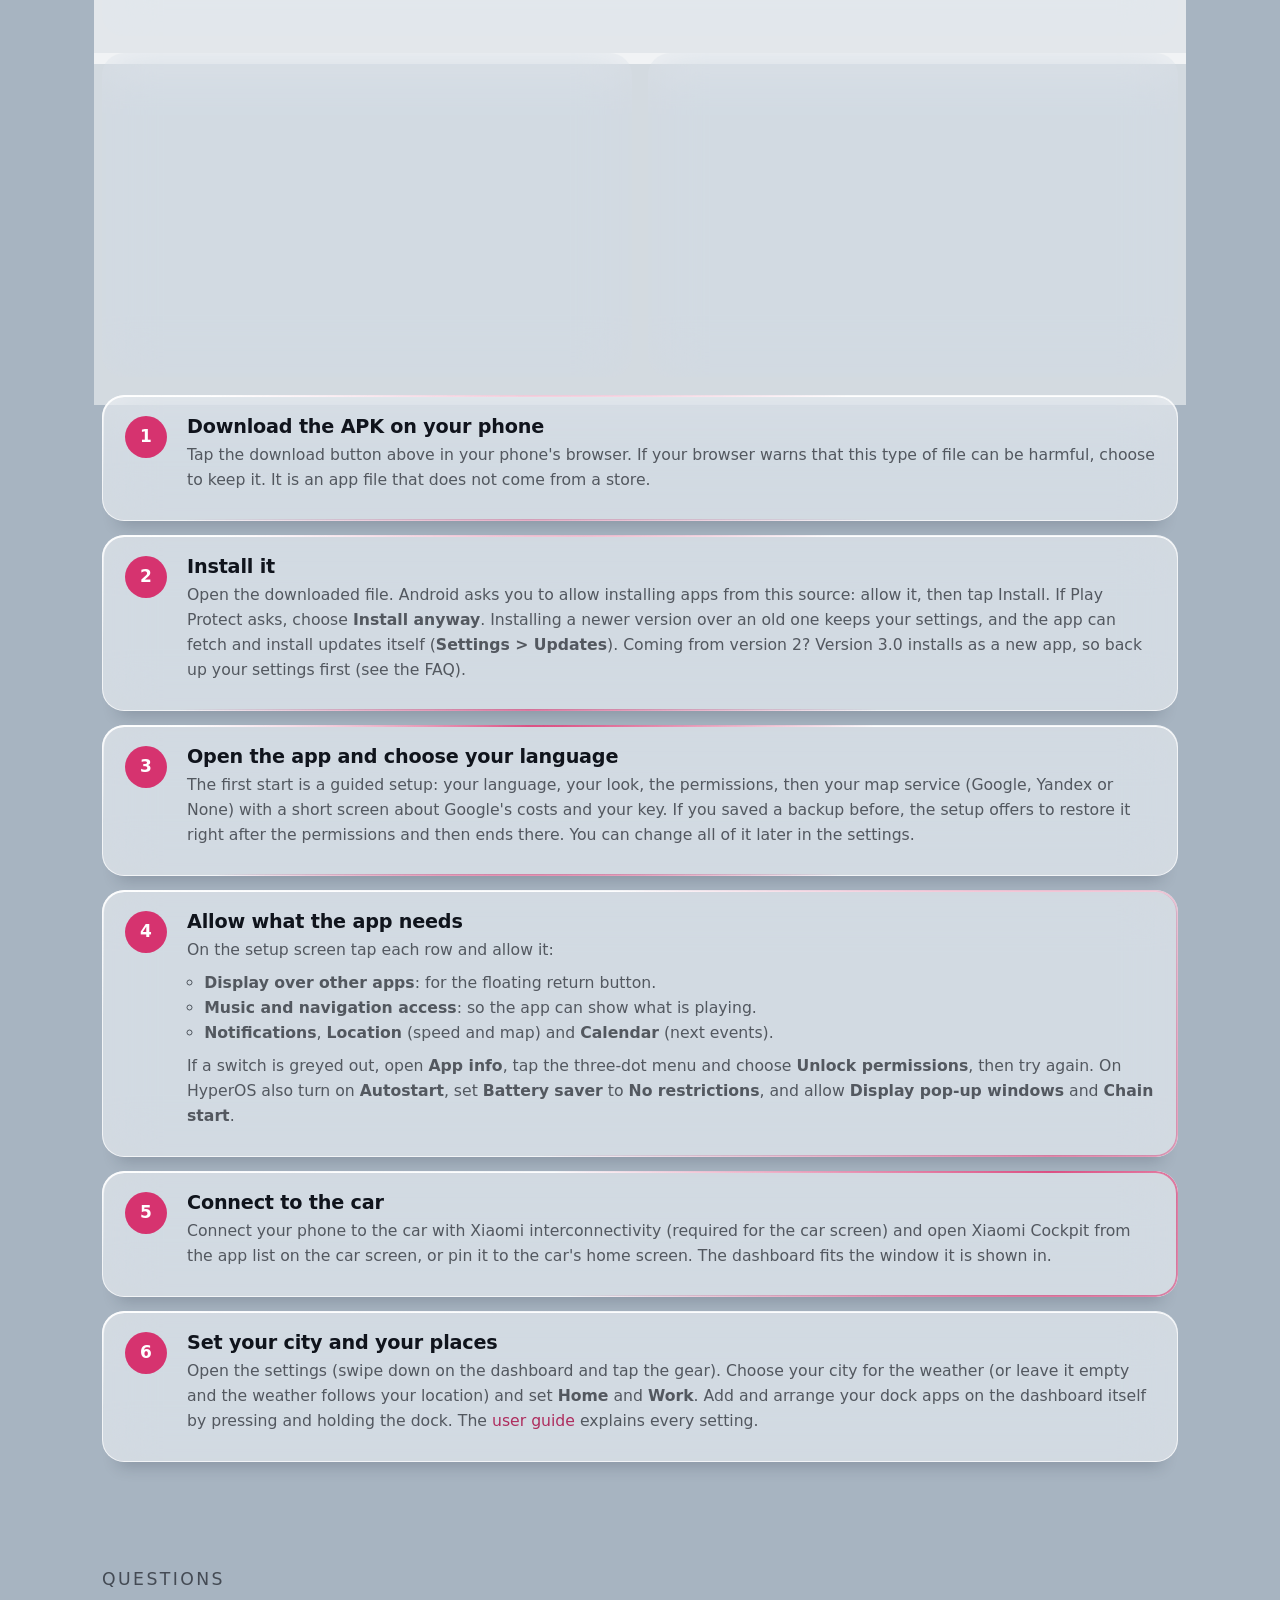
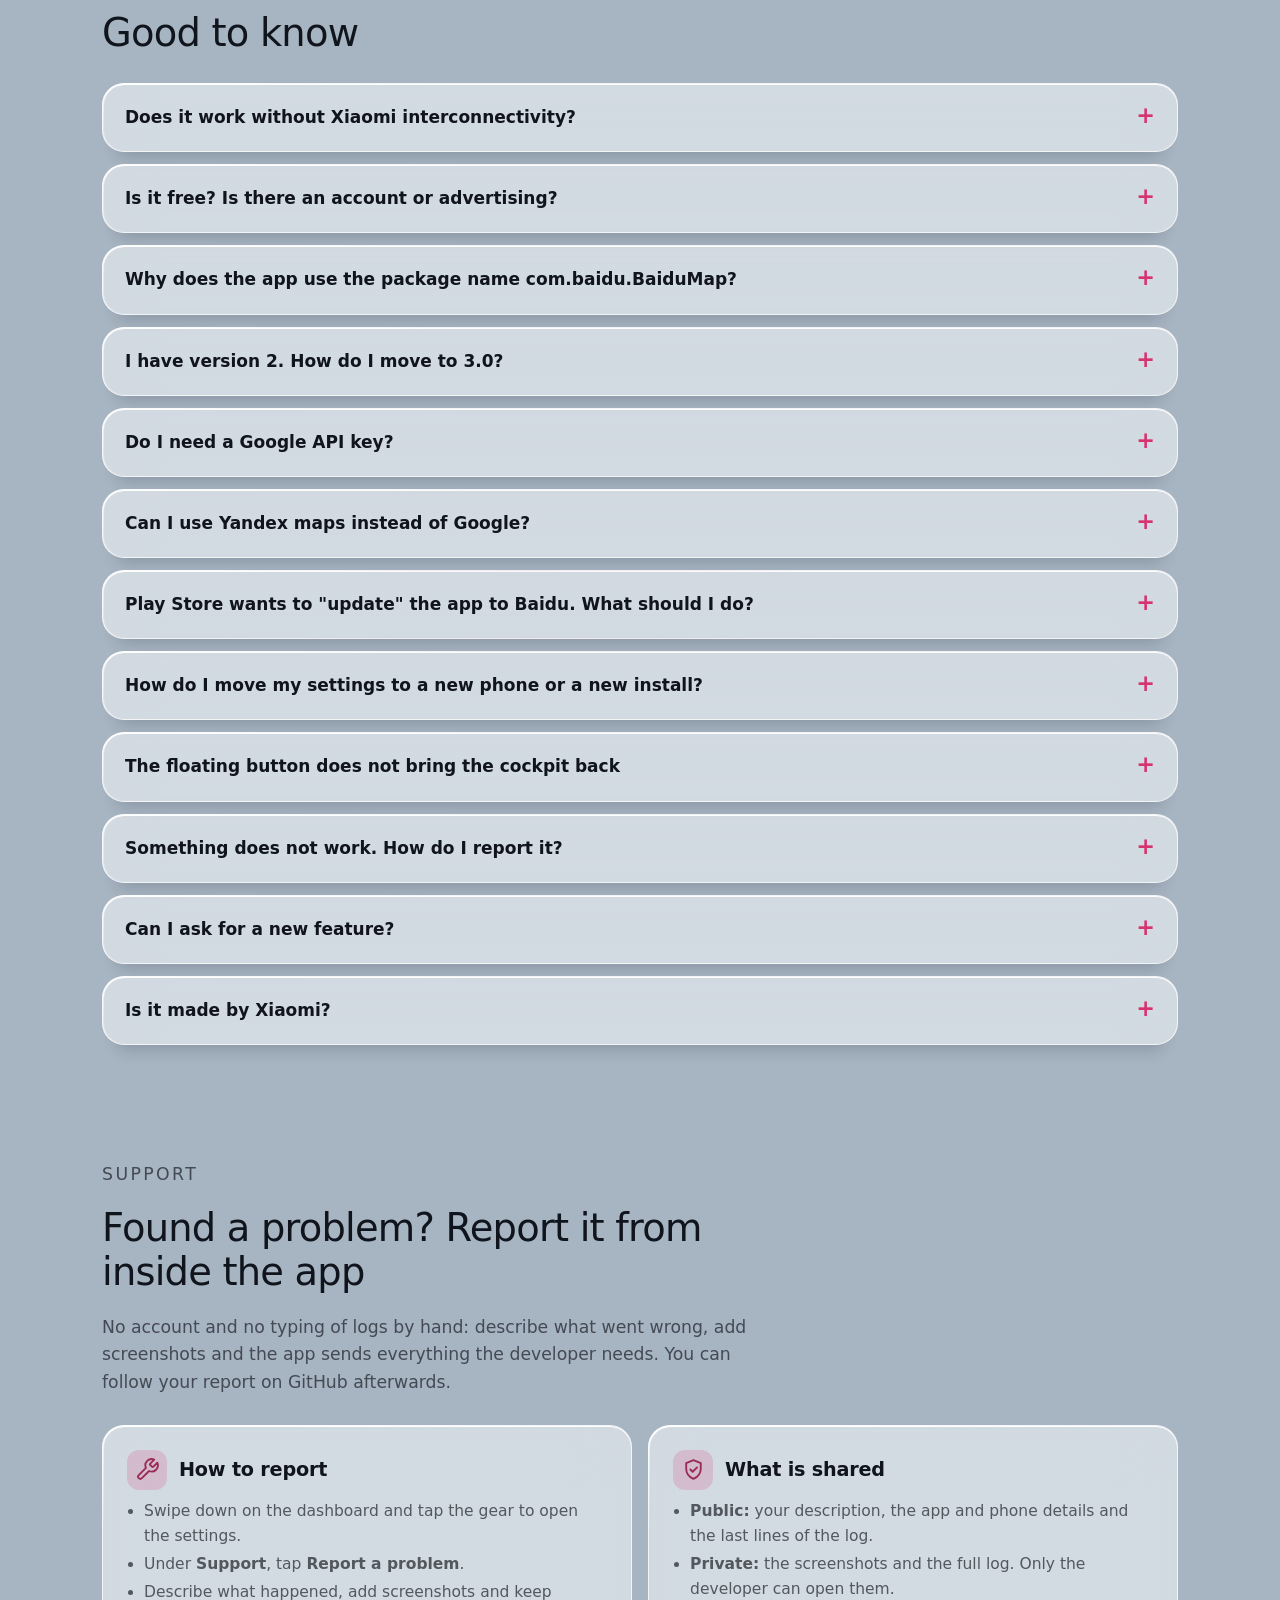
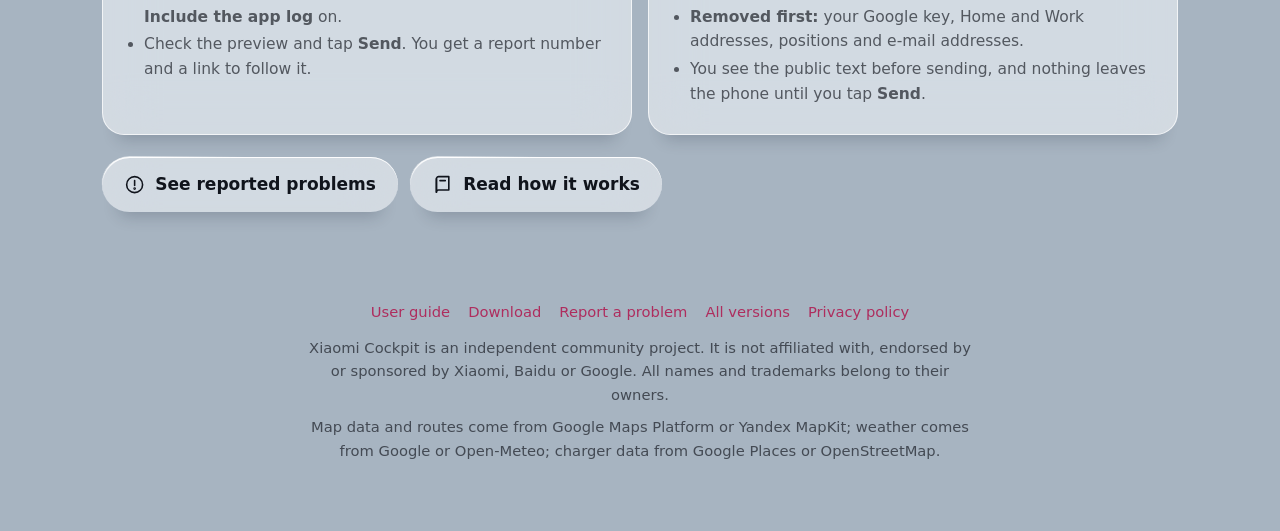
==== commit b58c1dec: "Screens: full car screenshots, map labels removed instead of blurring, generic avatar" ====
--- a/index.html
+++ b/index.html
@@ -15,7 +15,7 @@
 <link rel="icon" href="assets/brand/icon-192.png" type="image/png" sizes="192x192">
 <link rel="apple-touch-icon" href="apple-touch-icon.png">
 <meta property="og:image" content="https://xiaomi-cockpit.github.io/assets/brand/icon-512.png">
-<link rel="stylesheet" href="assets/style.css?v=202610241200">
+<link rel="stylesheet" href="assets/style.css?v=202610241500">
 <script>
   /* set the theme before the page paints, so there is no flash */
   (function () {
@@ -180,17 +180,17 @@
       <h2>Three layouts, picked for you</h2>
       <p>The app looks at the window it is shown in and arranges the cards to fit. Nothing scrolls; everything stays within reach.</p>
     </div>
-    <div class="sizes">
+    <div class="sizes shots">
       <figure class="size glass reveal">
-        <span class="shot"><img class="sl" src="assets/screenshots/size1-light.webp" width="760" height="1233" alt="Portrait layout: clock, live map, music and the app row stacked top to bottom" loading="lazy" decoding="async"><img class="sd" src="assets/screenshots/size1-dark.webp" width="760" height="1233" alt="Portrait layout: clock, live map, music and the app row stacked top to bottom" loading="lazy" decoding="async"></span>
+        <span class="shot"><a class="sl" href="assets/screenshots/size1-light.webp" target="_blank" rel="noopener"><img src="assets/screenshots/size1-light.webp" width="1800" height="1125" alt="Portrait layout: clock, live map, music and the app row stacked top to bottom" loading="lazy" decoding="async"></a><a class="sd" href="assets/screenshots/size1-dark.webp" target="_blank" rel="noopener"><img src="assets/screenshots/size1-dark.webp" width="1800" height="1125" alt="Portrait layout: clock, live map, music and the app row stacked top to bottom" loading="lazy" decoding="async"></a></span>
         <h3>Phone and tall windows</h3><p>Clock, live map, music and the app row stacked top to bottom.</p>
       </figure>
       <figure class="size glass reveal">
-        <span class="shot"><img class="sl" src="assets/screenshots/size2-light.webp" width="1300" height="1015" alt="Compact car screen layout: apps on the left, music and clock on top, a wide map below" loading="lazy" decoding="async"><img class="sd" src="assets/screenshots/size2-dark.webp" width="1300" height="1015" alt="Compact car screen layout: apps on the left, music and clock on top, a wide map below" loading="lazy" decoding="async"></span>
+        <span class="shot"><a class="sl" href="assets/screenshots/size2-light.webp" target="_blank" rel="noopener"><img src="assets/screenshots/size2-light.webp" width="1800" height="1125" alt="Compact car screen layout: apps on the left, music and clock on top, a wide map below" loading="lazy" decoding="async"></a><a class="sd" href="assets/screenshots/size2-dark.webp" target="_blank" rel="noopener"><img src="assets/screenshots/size2-dark.webp" width="1800" height="1125" alt="Compact car screen layout: apps on the left, music and clock on top, a wide map below" loading="lazy" decoding="async"></a></span>
         <h3>Compact car screen</h3><p>Apps on the left, music and clock on top, the map as one wide box below.</p>
       </figure>
       <figure class="size glass reveal">
-        <span class="shot"><img class="sl" src="assets/screenshots/size3-light.webp" width="1700" height="865" alt="Full car screen layout: apps on the left, a big map in the middle, clock above music on the right" loading="lazy" decoding="async"><img class="sd" src="assets/screenshots/size3-dark.webp" width="1700" height="865" alt="Full car screen layout: apps on the left, a big map in the middle, clock above music on the right" loading="lazy" decoding="async"></span>
+        <span class="shot"><a class="sl" href="assets/screenshots/size3-light.webp" target="_blank" rel="noopener"><img src="assets/screenshots/size3-light.webp" width="1800" height="1125" alt="Full car screen layout: apps on the left, a big map in the middle, clock above music on the right" loading="lazy" decoding="async"></a><a class="sd" href="assets/screenshots/size3-dark.webp" target="_blank" rel="noopener"><img src="assets/screenshots/size3-dark.webp" width="1800" height="1125" alt="Full car screen layout: apps on the left, a big map in the middle, clock above music on the right" loading="lazy" decoding="async"></a></span>
         <h3>Full car screen</h3><p>Apps on the left, a big map in the middle, clock above a full music player on the right.</p>
       </figure>
     </div>
--- a/assets/style.css
+++ b/assets/style.css
@@ -283,8 +283,10 @@
 .size { padding: 18px 18px 22px; text-align: center; margin: 0; }
 .size .il { display: block; width: 100%; height: 230px; margin: 0 0 14px; }
 /* real screenshots (map and personal details masked); the one matching the site's theme is shown */
-.size .shot { display: flex; justify-content: center; align-items: center; height: 280px; margin: 0 0 14px; }
-.size .shot img { display: block; max-width: 100%; max-height: 100%; width: auto; height: auto; border-radius: 12px; box-shadow: 0 10px 24px -14px rgba(0,0,0,.55); }
+.sizes.shots { grid-template-columns: repeat(3, 1fr); }
+.size .shot { display: block; margin: 0 0 14px; }
+.size .shot a { display: block; }
+.size .shot img { display: block; width: 100%; height: auto; border-radius: 12px; box-shadow: 0 10px 24px -14px rgba(0,0,0,.55); }
 .size .shot .sl, :root[data-theme="light"] .size .shot .sd { display: none; }
 :root[data-theme="light"] .size .shot .sl { display: block; }
 .size .wf { margin: 4px auto 16px; display: grid; gap: 6px; padding: 8px; border-radius: 12px; background: var(--chip); }
@@ -381,10 +383,8 @@
   .nav.open ul { display: flex; }
   .nav ul li a { padding: 12px 14px; }
   .nav .iconbtn#theme-btn { margin-left: auto; }
-  .grid.f3, .grid.f2, .sizes { grid-template-columns: 1fr; }
+  .grid.f3, .grid.f2, .sizes, .sizes.shots { grid-template-columns: 1fr; }
   .size .il { height: auto; max-height: 260px; }
-  .size .shot { height: auto; max-height: 420px; }
-  .size .shot img { max-height: 420px; }
   .screen { grid-template-columns: 40px minmax(0, 1fr); aspect-ratio: auto; min-height: 330px; }
   .carscreen { padding: 10px; }
   .mclock, .mmusic { padding: 10px; overflow: hidden; }
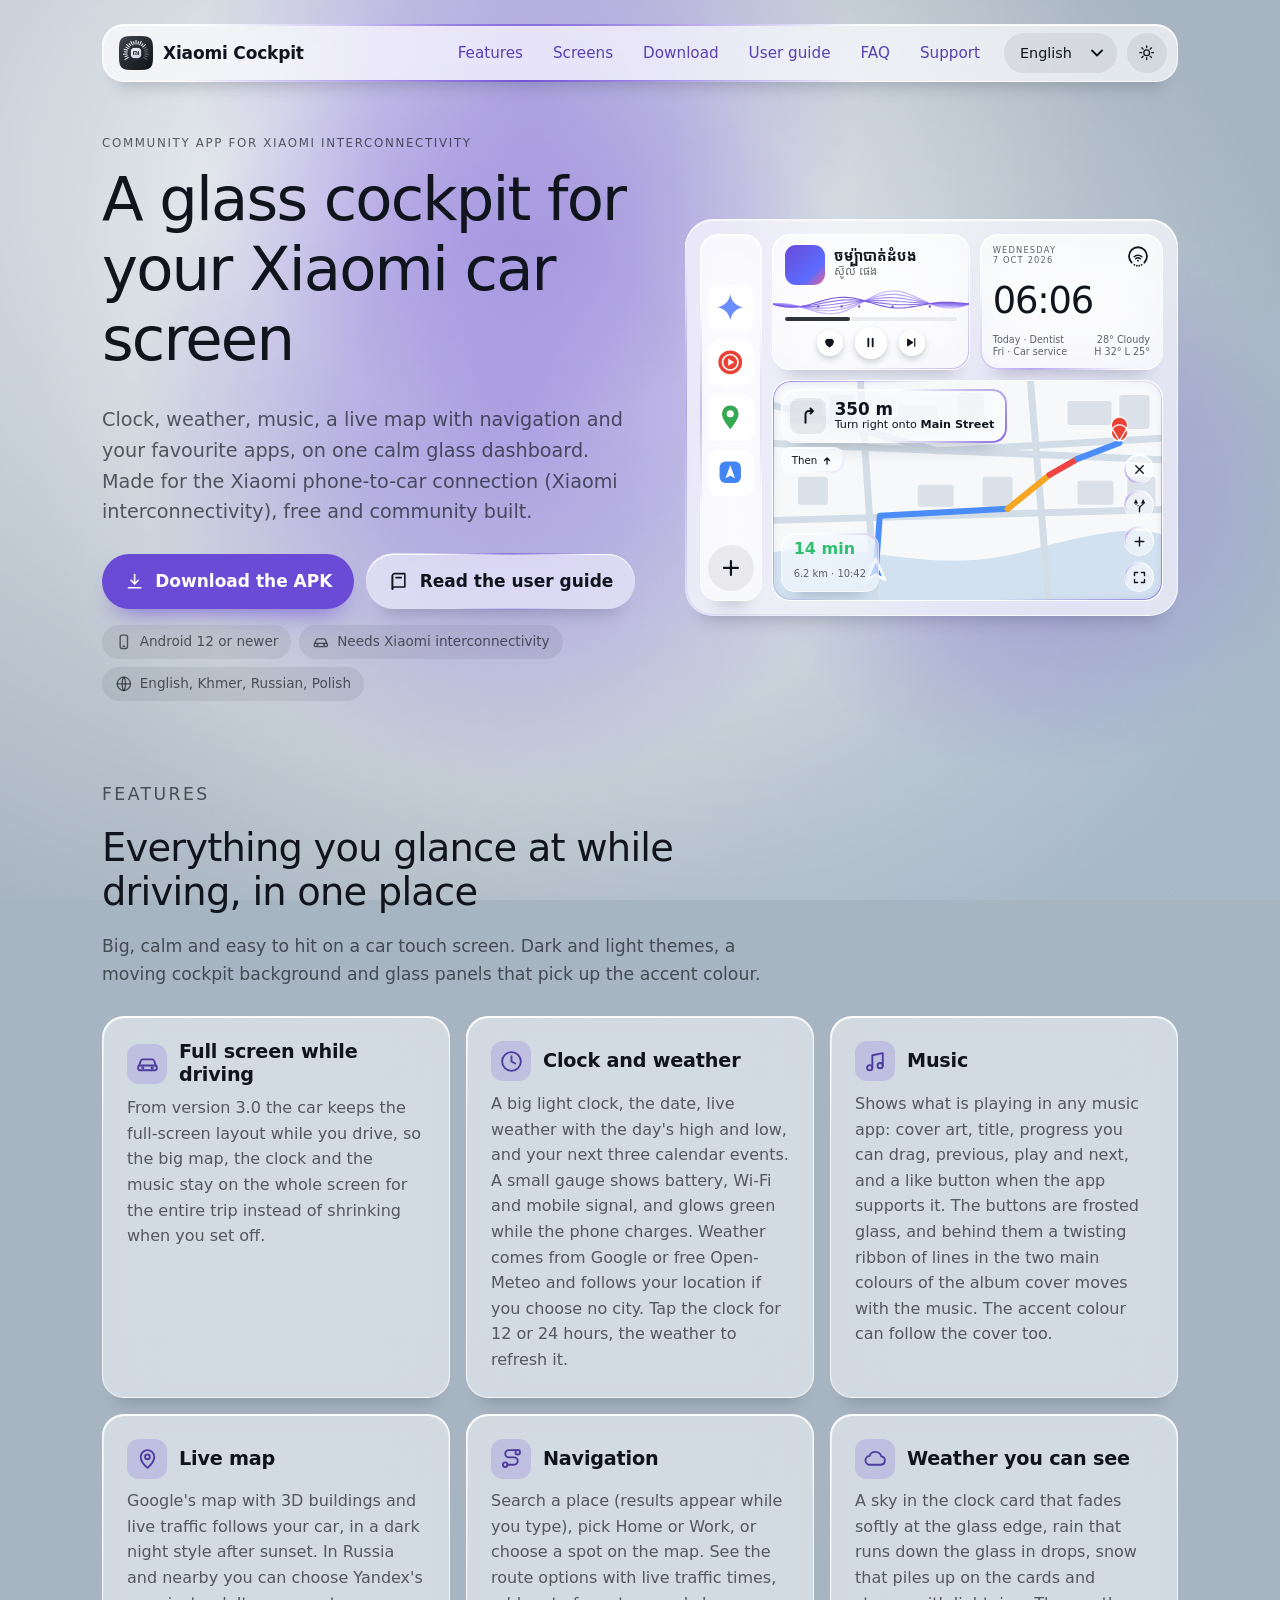
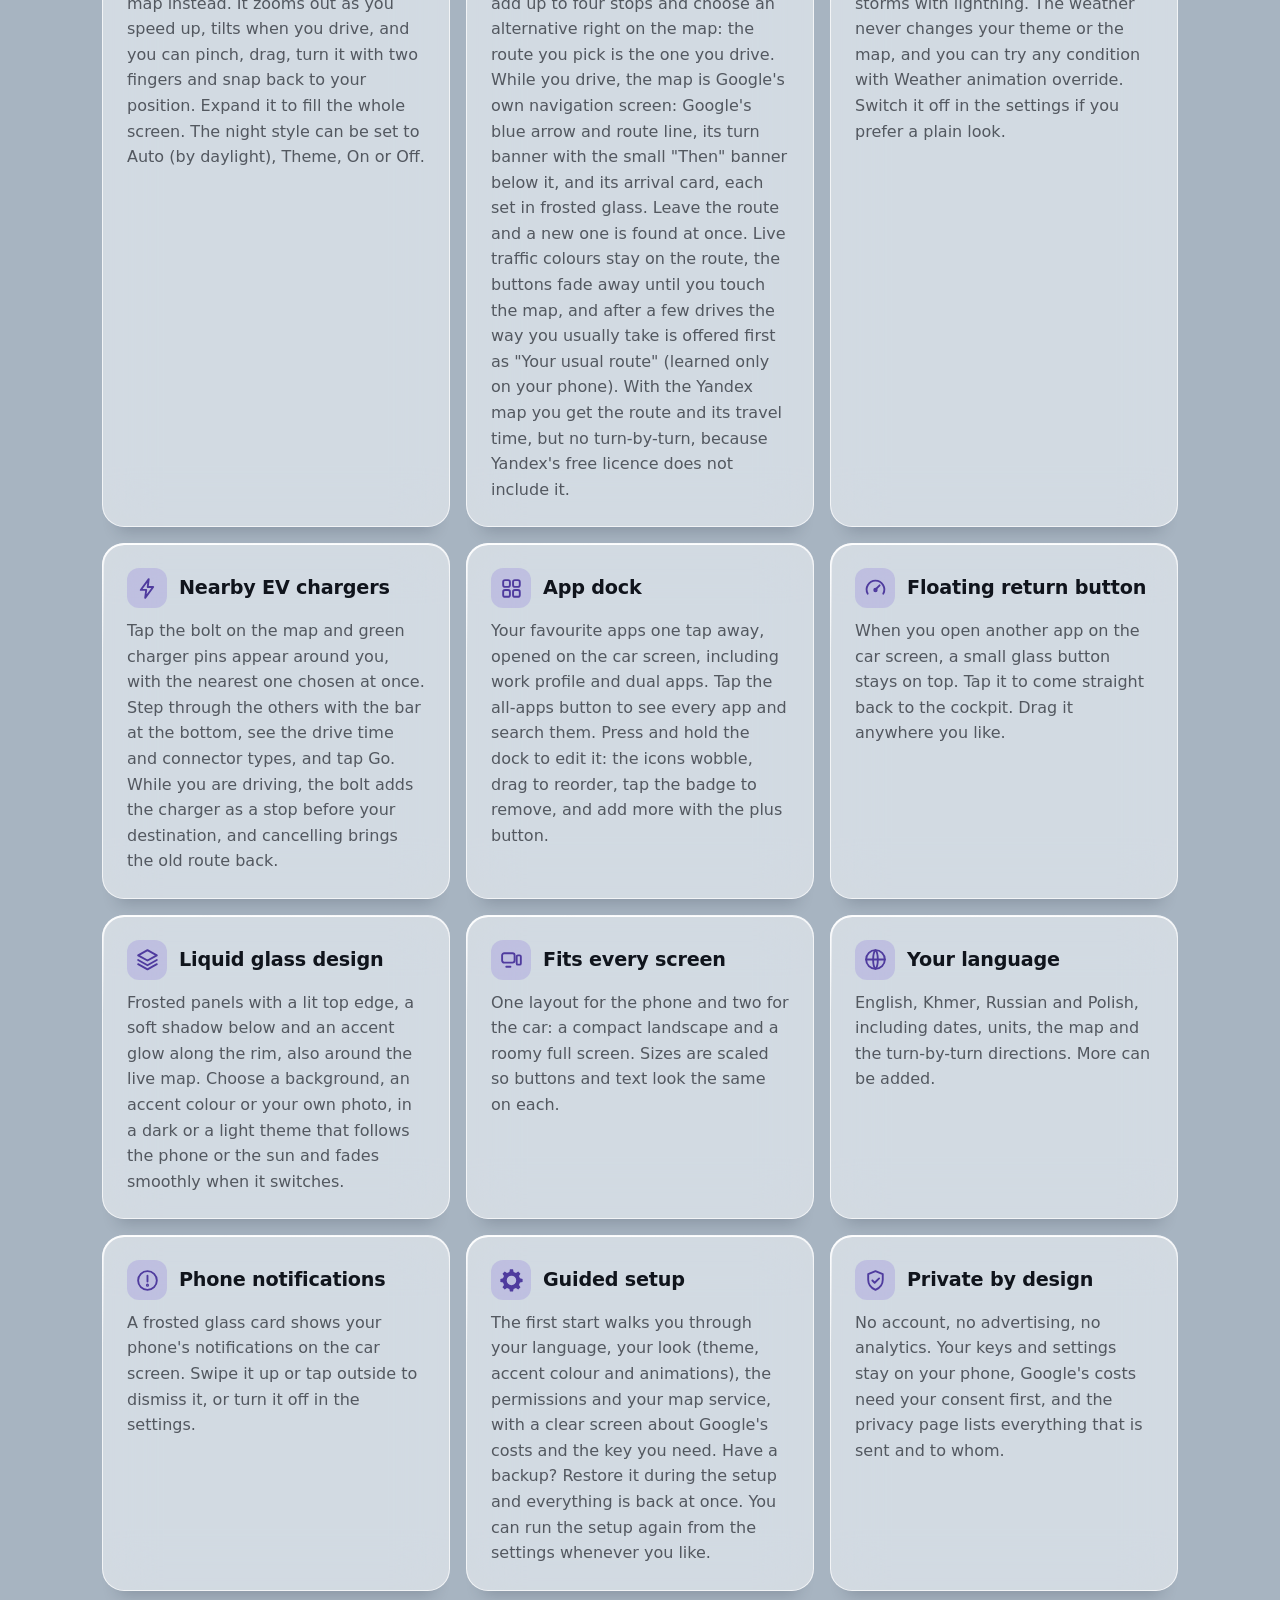
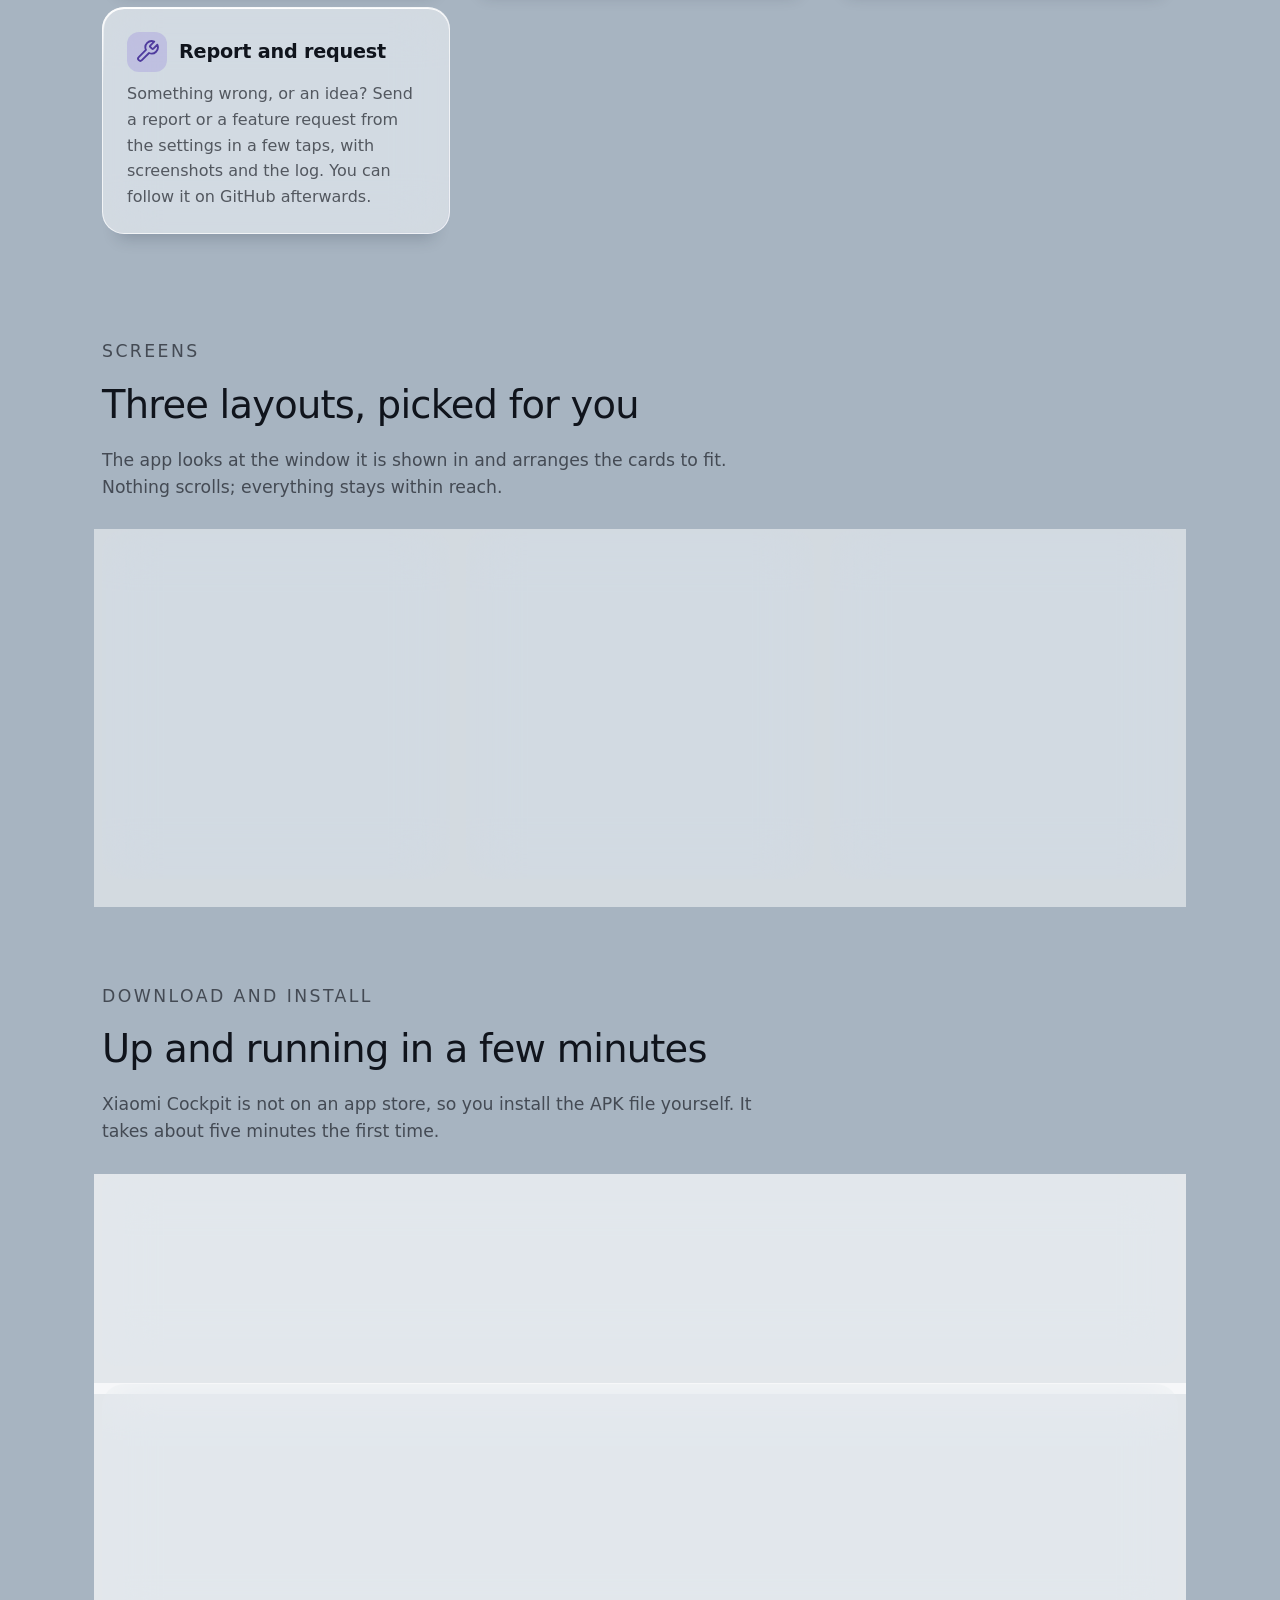
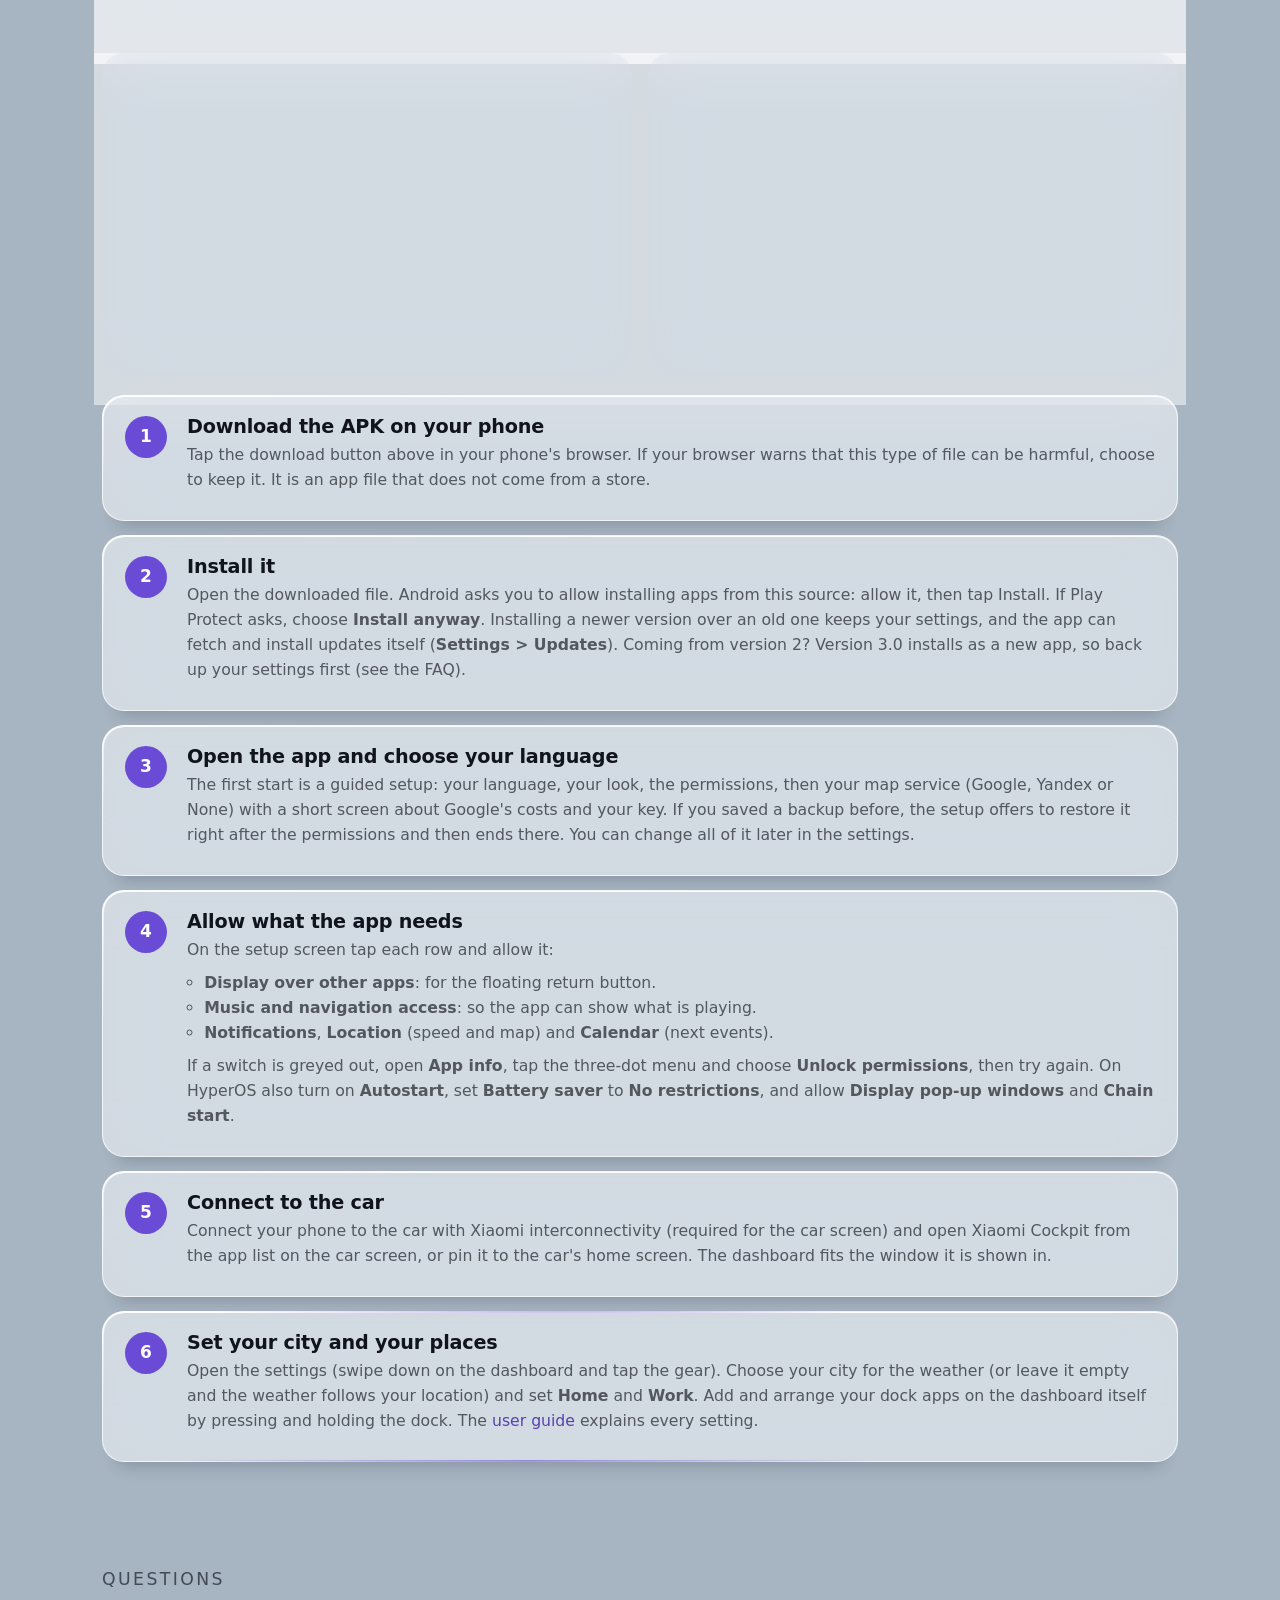
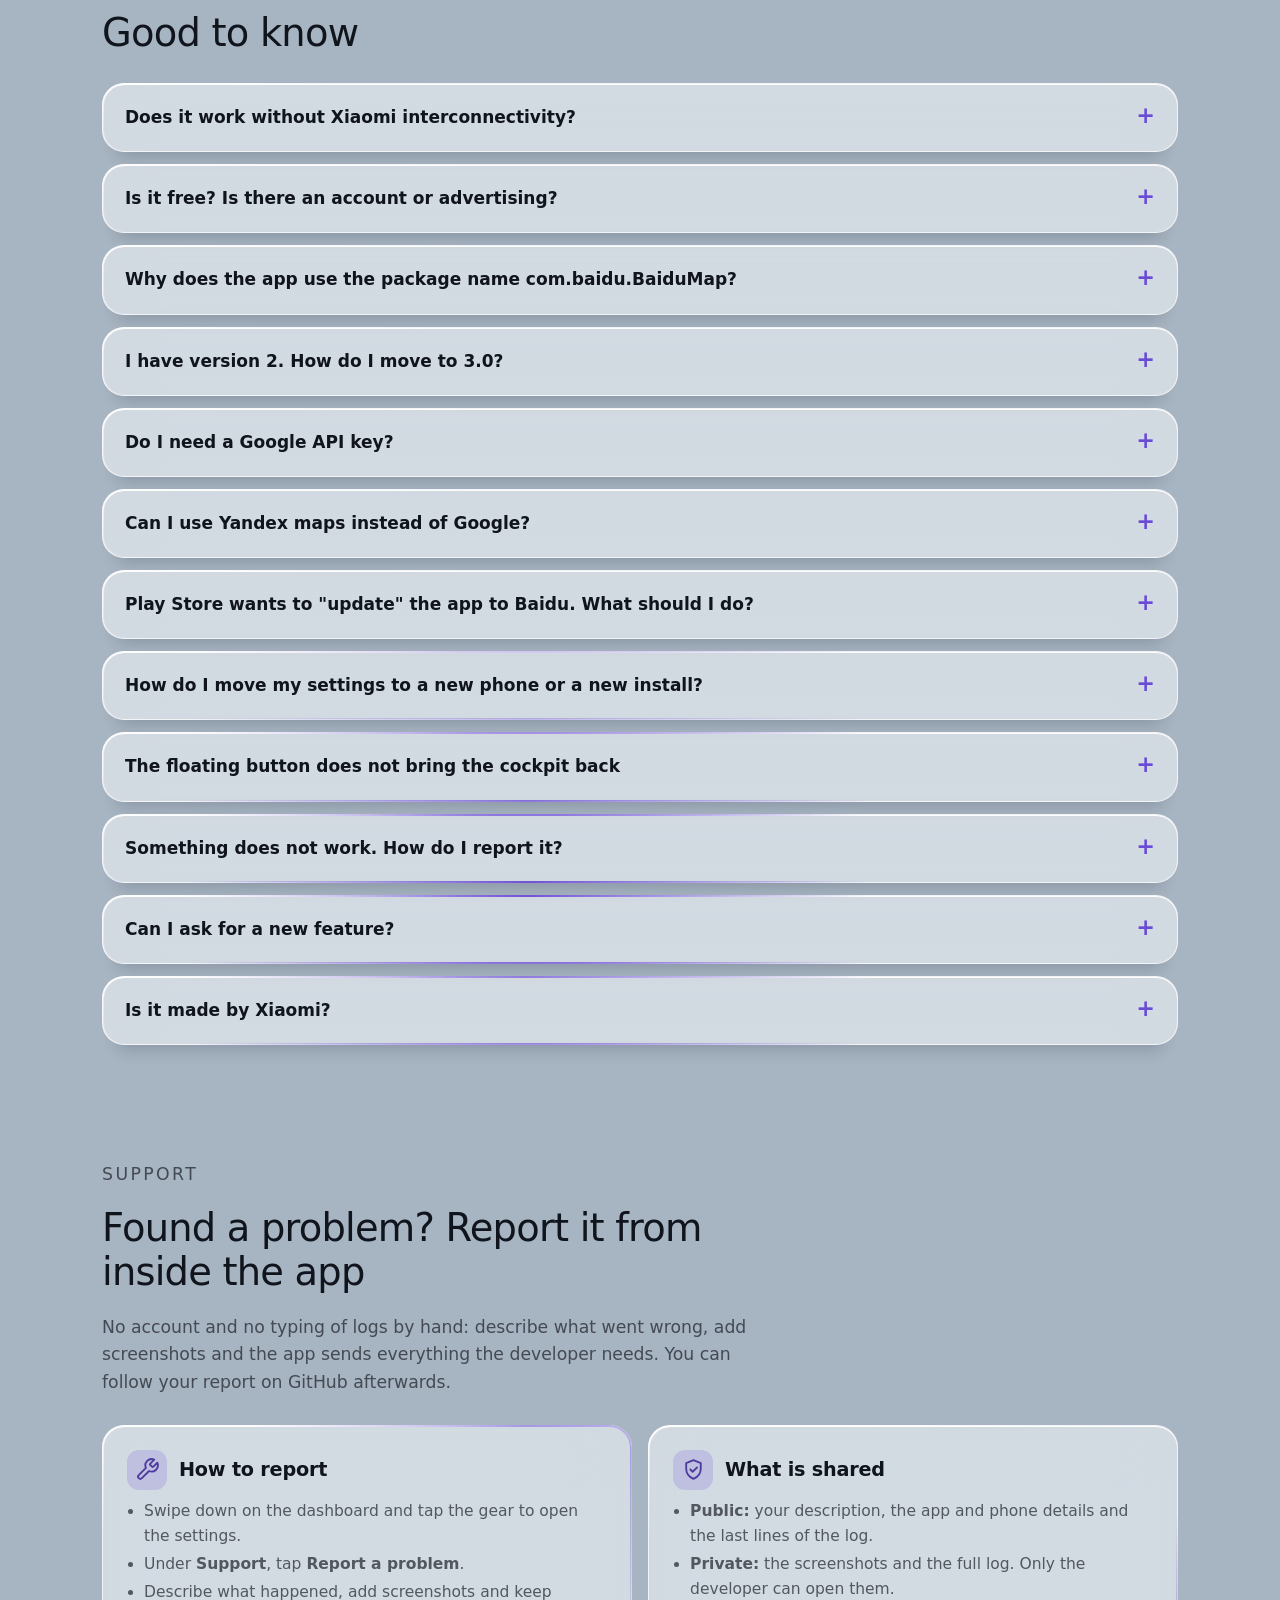
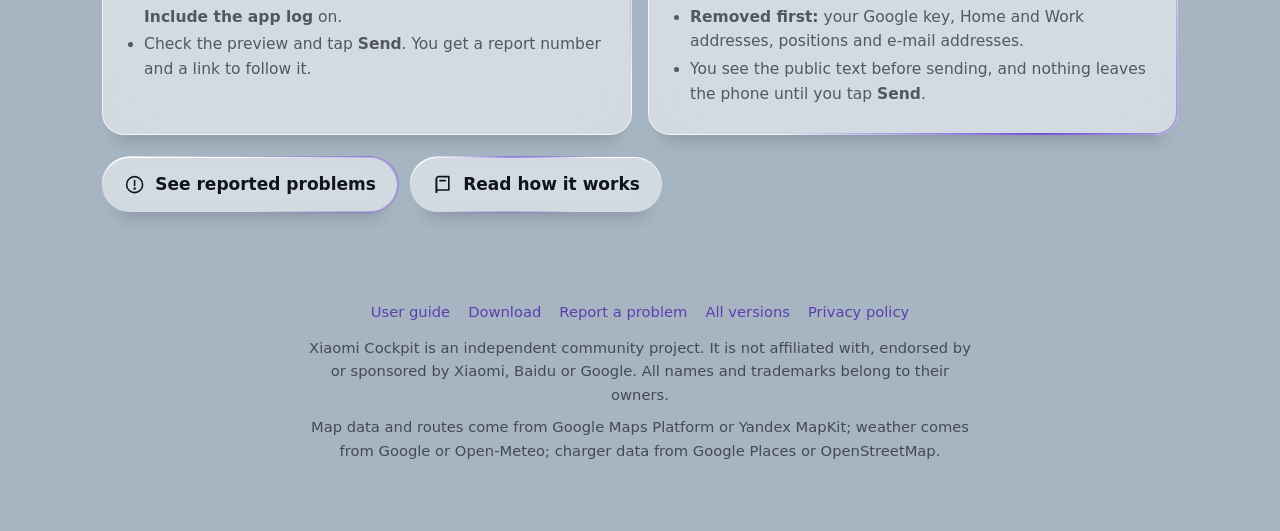
==== commit 0191dafa: "New app icon everywhere; hero: Khmer song by Suly Pheng, cog icon, dock end button, shining dots, no" ====
--- a/index.html
+++ b/index.html
@@ -15,7 +15,7 @@
 <link rel="icon" href="assets/brand/icon-192.png" type="image/png" sizes="192x192">
 <link rel="apple-touch-icon" href="apple-touch-icon.png">
 <meta property="og:image" content="https://xiaomi-cockpit.github.io/assets/brand/icon-512.png">
-<link rel="stylesheet" href="assets/style.css?v=202610241500">
+<link rel="stylesheet" href="assets/style.css?v=202610251200">
 <script>
   /* set the theme before the page paints, so there is no flash */
   (function () {
@@ -77,12 +77,12 @@
     <div class="reveal" aria-hidden="true">
       <div class="carscreen glass strong">
         <div class="screen s-nav">
-          <div class="mdock glass"><i class="ap" style="--c:#fff"><svg viewBox="0 0 24 24"><path d="M12 1c1 6 5 10 11 11-6 1-10 5-11 11-1-6-5-10-11-11C7 11 11 7 12 1z" fill="#6b8cff"/></svg><b class="bd"></b></i><i class="ap" style="--c:#fff"><svg viewBox="0 0 24 24"><circle cx="12" cy="12" r="10" fill="#ea4335"/><circle cx="12" cy="12" r="6.5" fill="none" stroke="#fff" stroke-width="1.4"/><path d="M10.3 9v6l5-3z" fill="#fff"/></svg><b class="bd"></b></i><i class="ap" style="--c:#fff"><svg viewBox="0 0 24 24"><path d="M12 2a7 7 0 0 0-7 7c0 5 7 13 7 13s7-8 7-13a7 7 0 0 0-7-7z" fill="#34a853"/><circle cx="12" cy="9" r="3" fill="#fff"/></svg><b class="bd"></b></i><i class="ap" style="--c:#fff"><svg viewBox="0 0 24 24"><rect x="3" y="3" width="18" height="18" rx="5" fill="#4285f4"/><path d="M12 6l4 11-4-2-4 2z" fill="#fff"/></svg><b class="bd"></b></i><i class="ap plus"><svg class="ic" viewBox="0 0 24 24" aria-hidden="true"><path d="M12 5v14M5 12h14"/></svg></i><i class="ap grid"><svg class="ic" viewBox="0 0 24 24" aria-hidden="true"><path d="M5 5h5v5H5zM14 5h5v5h-5zM5 14h5v5H5zM14 14h5v5h-5z"/></svg></i></div>
+          <div class="mdock glass"><i class="ap" style="--c:#fff"><svg viewBox="0 0 24 24"><path d="M12 1c1 6 5 10 11 11-6 1-10 5-11 11-1-6-5-10-11-11C7 11 11 7 12 1z" fill="#6b8cff"/></svg><b class="bd"></b></i><i class="ap" style="--c:#fff"><svg viewBox="0 0 24 24"><circle cx="12" cy="12" r="10" fill="#ea4335"/><circle cx="12" cy="12" r="6.5" fill="none" stroke="#fff" stroke-width="1.4"/><path d="M10.3 9v6l5-3z" fill="#fff"/></svg><b class="bd"></b></i><i class="ap" style="--c:#fff"><svg viewBox="0 0 24 24"><path d="M12 2a7 7 0 0 0-7 7c0 5 7 13 7 13s7-8 7-13a7 7 0 0 0-7-7z" fill="#34a853"/><circle cx="12" cy="9" r="3" fill="#fff"/></svg><b class="bd"></b></i><i class="ap" style="--c:#fff"><svg viewBox="0 0 24 24"><rect x="3" y="3" width="18" height="18" rx="5" fill="#4285f4"/><path d="M12 6l4 11-4-2-4 2z" fill="#fff"/></svg><b class="bd"></b></i><i class="ap plus"><svg class="ic" viewBox="0 0 24 24" aria-hidden="true"><path d="M12 5v14M5 12h14"/></svg></i></div>
           <div class="mmain">
             <div class="mtop">
               <div class="mmusic glass">
-                <svg class="wave" viewBox="0 0 200 40" preserveAspectRatio="none"><path class="n0" d="M0.0 20.0 L4.2 21.1 L8.3 21.8 L12.5 22.3 L16.7 22.5 L20.8 22.5 L25.0 22.3 L29.2 21.8 L33.3 21.1 L37.5 20.3 L41.7 19.3 L45.8 18.3 L50.0 17.3 L54.2 16.4 L58.3 15.5 L62.5 14.9 L66.7 14.5 L70.8 14.3 L75.0 14.4 L79.2 14.7 L83.3 15.2 L87.5 16.0 L91.7 16.9 L95.8 17.9 L100.0 18.9 L104.2 19.9 L108.3 20.9 L112.5 21.7 L116.7 22.4 L120.8 22.9 L125.0 23.2 L129.2 23.2 L133.3 23.1 L137.5 22.8 L141.7 22.3 L145.8 21.8 L150.0 21.1 L154.2 20.5 L158.3 19.9 L162.5 19.3 L166.7 18.9 L170.8 18.6 L175.0 18.5 L179.2 18.5 L183.3 18.6 L187.5 18.9 L191.7 19.2 L195.8 19.6 L200.0 20.0"/><path class="n1" d="M0.0 20.0 L4.2 20.8 L8.3 21.3 L12.5 21.7 L16.7 22.0 L20.8 22.2 L25.0 22.1 L29.2 21.9 L33.3 21.6 L37.5 21.1 L41.7 20.6 L45.8 20.0 L50.0 19.3 L54.2 18.6 L58.3 18.0 L62.5 17.5 L66.7 17.0 L70.8 16.7 L75.0 16.6 L79.2 16.5 L83.3 16.6 L87.5 16.8 L91.7 17.1 L95.8 17.5 L100.0 18.0 L104.2 18.5 L108.3 19.0 L112.5 19.4 L116.7 19.8 L120.8 20.1 L125.0 20.3 L129.2 20.5 L133.3 20.5 L137.5 20.5 L141.7 20.4 L145.8 20.3 L150.0 20.1 L154.2 19.9 L158.3 19.7 L162.5 19.5 L166.7 19.4 L170.8 19.4 L175.0 19.4 L179.2 19.4 L183.3 19.5 L187.5 19.6 L191.7 19.8 L195.8 19.9 L200.0 20.0"/><path class="n2" d="M0.0 20.0 L4.2 20.5 L8.3 20.9 L12.5 21.2 L16.7 21.6 L20.8 21.8 L25.0 22.0 L29.2 22.1 L33.3 22.1 L37.5 22.0 L41.7 21.9 L45.8 21.6 L50.0 21.3 L54.2 20.9 L58.3 20.5 L62.5 20.1 L66.7 19.6 L70.8 19.2 L75.0 18.7 L79.2 18.3 L83.3 18.0 L87.5 17.7 L91.7 17.4 L95.8 17.2 L100.0 17.1 L104.2 17.1 L108.3 17.1 L112.5 17.1 L116.7 17.2 L120.8 17.4 L125.0 17.5 L129.2 17.8 L133.3 18.0 L137.5 18.2 L141.7 18.5 L145.8 18.7 L150.0 19.0 L154.2 19.3 L158.3 19.5 L162.5 19.7 L166.7 19.9 L170.8 20.1 L175.0 20.2 L179.2 20.4 L183.3 20.4 L187.5 20.4 L191.7 20.4 L195.8 20.3 L200.0 20.0"/><path class="n3" d="M0.0 20.0 L4.2 20.2 L8.3 20.4 L12.5 20.7 L16.7 21.1 L20.8 21.5 L25.0 21.9 L29.2 22.3 L33.3 22.6 L37.5 22.9 L41.7 23.2 L45.8 23.3 L50.0 23.3 L54.2 23.2 L58.3 23.0 L62.5 22.6 L66.7 22.2 L70.8 21.6 L75.0 20.9 L79.2 20.1 L83.3 19.3 L87.5 18.5 L91.7 17.7 L95.8 16.9 L100.0 16.2 L104.2 15.6 L108.3 15.2 L112.5 14.8 L116.7 14.6 L120.8 14.6 L125.0 14.7 L129.2 15.0 L133.3 15.4 L137.5 16.0 L141.7 16.6 L145.8 17.2 L150.0 17.9 L154.2 18.6 L158.3 19.3 L162.5 19.9 L166.7 20.4 L170.8 20.8 L175.0 21.1 L179.2 21.3 L183.3 21.3 L187.5 21.2 L191.7 21.0 L195.8 20.6 L200.0 20.0"/><path class="n4" d="M0.0 20.0 L4.2 19.9 L8.3 20.0 L12.5 20.2 L16.7 20.6 L20.8 21.1 L25.0 21.7 L29.2 22.4 L33.3 23.1 L37.5 23.8 L41.7 24.5 L45.8 25.0 L50.0 25.3 L54.2 25.5 L58.3 25.5 L62.5 25.2 L66.7 24.7 L70.8 24.0 L75.0 23.1 L79.2 21.9 L83.3 20.7 L87.5 19.3 L91.7 18.0 L95.8 16.6 L100.0 15.3 L104.2 14.2 L108.3 13.3 L112.5 12.5 L116.7 12.1 L120.8 11.9 L125.0 11.9 L129.2 12.3 L133.3 12.9 L137.5 13.7 L141.7 14.6 L145.8 15.7 L150.0 16.9 L154.2 18.0 L158.3 19.1 L162.5 20.1 L166.7 20.9 L170.8 21.6 L175.0 22.0 L179.2 22.2 L183.3 22.2 L187.5 22.0 L191.7 21.5 L195.8 20.9 L200.0 20.0"/><path class="n5" d="M0.0 20.0 L4.2 19.6 L8.3 19.5 L12.5 19.7 L16.7 20.1 L20.8 20.8 L25.0 21.6 L29.2 22.6 L33.3 23.6 L37.5 24.7 L41.7 25.7 L45.8 26.6 L50.0 27.3 L54.2 27.8 L58.3 28.0 L62.5 27.8 L66.7 27.3 L70.8 26.4 L75.0 25.2 L79.2 23.7 L83.3 22.0 L87.5 20.2 L91.7 18.2 L95.8 16.3 L100.0 14.5 L104.2 12.8 L108.3 11.4 L112.5 10.2 L116.7 9.5 L120.8 9.1 L125.0 9.1 L129.2 9.5 L133.3 10.3 L137.5 11.4 L141.7 12.7 L145.8 14.2 L150.0 15.8 L154.2 17.4 L158.3 18.9 L162.5 20.3 L166.7 21.5 L170.8 22.3 L175.0 22.9 L179.2 23.2 L183.3 23.1 L187.5 22.8 L191.7 22.1 L195.8 21.3 L200.0 20.0"/><circle class="dot" cx="46" cy="22" r="1.1" style="animation-delay:-0s"/><circle class="dot" cx="88" cy="22" r="1.1" style="animation-delay:-1.1s"/><circle class="dot" cx="122" cy="22" r="1.1" style="animation-delay:-2.3s"/><circle class="dot" cx="160" cy="22" r="1.1" style="animation-delay:-0.6s"/><circle class="dot" cx="70" cy="22" r="1.1" style="animation-delay:-2.9s"/></svg>
-                <div class="row"><div class="cover"></div><div><div class="ttl">Echoes</div><div class="art">Lăn Từ</div></div></div>
+                <svg class="wave" viewBox="0 0 200 40" preserveAspectRatio="none"><defs><radialGradient id="dshine"><stop offset="0" stop-color="#fff"/><stop offset=".35" stop-color="#fff8f0" stop-opacity=".9"/><stop offset=".7" stop-color="#fff0e1" stop-opacity=".35"/><stop offset="1" stop-color="#fff0e1" stop-opacity="0"/></radialGradient></defs><path class="n0" d="M0.0 20.0 L4.2 21.1 L8.3 21.8 L12.5 22.3 L16.7 22.5 L20.8 22.5 L25.0 22.3 L29.2 21.8 L33.3 21.1 L37.5 20.3 L41.7 19.3 L45.8 18.3 L50.0 17.3 L54.2 16.4 L58.3 15.5 L62.5 14.9 L66.7 14.5 L70.8 14.3 L75.0 14.4 L79.2 14.7 L83.3 15.2 L87.5 16.0 L91.7 16.9 L95.8 17.9 L100.0 18.9 L104.2 19.9 L108.3 20.9 L112.5 21.7 L116.7 22.4 L120.8 22.9 L125.0 23.2 L129.2 23.2 L133.3 23.1 L137.5 22.8 L141.7 22.3 L145.8 21.8 L150.0 21.1 L154.2 20.5 L158.3 19.9 L162.5 19.3 L166.7 18.9 L170.8 18.6 L175.0 18.5 L179.2 18.5 L183.3 18.6 L187.5 18.9 L191.7 19.2 L195.8 19.6 L200.0 20.0"/><path class="n1" d="M0.0 20.0 L4.2 20.8 L8.3 21.3 L12.5 21.7 L16.7 22.0 L20.8 22.2 L25.0 22.1 L29.2 21.9 L33.3 21.6 L37.5 21.1 L41.7 20.6 L45.8 20.0 L50.0 19.3 L54.2 18.6 L58.3 18.0 L62.5 17.5 L66.7 17.0 L70.8 16.7 L75.0 16.6 L79.2 16.5 L83.3 16.6 L87.5 16.8 L91.7 17.1 L95.8 17.5 L100.0 18.0 L104.2 18.5 L108.3 19.0 L112.5 19.4 L116.7 19.8 L120.8 20.1 L125.0 20.3 L129.2 20.5 L133.3 20.5 L137.5 20.5 L141.7 20.4 L145.8 20.3 L150.0 20.1 L154.2 19.9 L158.3 19.7 L162.5 19.5 L166.7 19.4 L170.8 19.4 L175.0 19.4 L179.2 19.4 L183.3 19.5 L187.5 19.6 L191.7 19.8 L195.8 19.9 L200.0 20.0"/><path class="n2" d="M0.0 20.0 L4.2 20.5 L8.3 20.9 L12.5 21.2 L16.7 21.6 L20.8 21.8 L25.0 22.0 L29.2 22.1 L33.3 22.1 L37.5 22.0 L41.7 21.9 L45.8 21.6 L50.0 21.3 L54.2 20.9 L58.3 20.5 L62.5 20.1 L66.7 19.6 L70.8 19.2 L75.0 18.7 L79.2 18.3 L83.3 18.0 L87.5 17.7 L91.7 17.4 L95.8 17.2 L100.0 17.1 L104.2 17.1 L108.3 17.1 L112.5 17.1 L116.7 17.2 L120.8 17.4 L125.0 17.5 L129.2 17.8 L133.3 18.0 L137.5 18.2 L141.7 18.5 L145.8 18.7 L150.0 19.0 L154.2 19.3 L158.3 19.5 L162.5 19.7 L166.7 19.9 L170.8 20.1 L175.0 20.2 L179.2 20.4 L183.3 20.4 L187.5 20.4 L191.7 20.4 L195.8 20.3 L200.0 20.0"/><path class="n3" d="M0.0 20.0 L4.2 20.2 L8.3 20.4 L12.5 20.7 L16.7 21.1 L20.8 21.5 L25.0 21.9 L29.2 22.3 L33.3 22.6 L37.5 22.9 L41.7 23.2 L45.8 23.3 L50.0 23.3 L54.2 23.2 L58.3 23.0 L62.5 22.6 L66.7 22.2 L70.8 21.6 L75.0 20.9 L79.2 20.1 L83.3 19.3 L87.5 18.5 L91.7 17.7 L95.8 16.9 L100.0 16.2 L104.2 15.6 L108.3 15.2 L112.5 14.8 L116.7 14.6 L120.8 14.6 L125.0 14.7 L129.2 15.0 L133.3 15.4 L137.5 16.0 L141.7 16.6 L145.8 17.2 L150.0 17.9 L154.2 18.6 L158.3 19.3 L162.5 19.9 L166.7 20.4 L170.8 20.8 L175.0 21.1 L179.2 21.3 L183.3 21.3 L187.5 21.2 L191.7 21.0 L195.8 20.6 L200.0 20.0"/><path class="n4" d="M0.0 20.0 L4.2 19.9 L8.3 20.0 L12.5 20.2 L16.7 20.6 L20.8 21.1 L25.0 21.7 L29.2 22.4 L33.3 23.1 L37.5 23.8 L41.7 24.5 L45.8 25.0 L50.0 25.3 L54.2 25.5 L58.3 25.5 L62.5 25.2 L66.7 24.7 L70.8 24.0 L75.0 23.1 L79.2 21.9 L83.3 20.7 L87.5 19.3 L91.7 18.0 L95.8 16.6 L100.0 15.3 L104.2 14.2 L108.3 13.3 L112.5 12.5 L116.7 12.1 L120.8 11.9 L125.0 11.9 L129.2 12.3 L133.3 12.9 L137.5 13.7 L141.7 14.6 L145.8 15.7 L150.0 16.9 L154.2 18.0 L158.3 19.1 L162.5 20.1 L166.7 20.9 L170.8 21.6 L175.0 22.0 L179.2 22.2 L183.3 22.2 L187.5 22.0 L191.7 21.5 L195.8 20.9 L200.0 20.0"/><path class="n5" d="M0.0 20.0 L4.2 19.6 L8.3 19.5 L12.5 19.7 L16.7 20.1 L20.8 20.8 L25.0 21.6 L29.2 22.6 L33.3 23.6 L37.5 24.7 L41.7 25.7 L45.8 26.6 L50.0 27.3 L54.2 27.8 L58.3 28.0 L62.5 27.8 L66.7 27.3 L70.8 26.4 L75.0 25.2 L79.2 23.7 L83.3 22.0 L87.5 20.2 L91.7 18.2 L95.8 16.3 L100.0 14.5 L104.2 12.8 L108.3 11.4 L112.5 10.2 L116.7 9.5 L120.8 9.1 L125.0 9.1 L129.2 9.5 L133.3 10.3 L137.5 11.4 L141.7 12.7 L145.8 14.2 L150.0 15.8 L154.2 17.4 L158.3 18.9 L162.5 20.3 L166.7 21.5 L170.8 22.3 L175.0 22.9 L179.2 23.2 L183.3 23.1 L187.5 22.8 L191.7 22.1 L195.8 21.3 L200.0 20.0"/><circle class="dot" cx="46" cy="22" r="1.1" style="animation-delay:-0s"/><circle class="dot" cx="88" cy="22" r="1.1" style="animation-delay:-1.1s"/><circle class="dot" cx="122" cy="22" r="1.1" style="animation-delay:-2.3s"/><circle class="dot" cx="160" cy="22" r="1.1" style="animation-delay:-0.6s"/><circle class="dot" cx="70" cy="22" r="1.1" style="animation-delay:-2.9s"/><circle class="dot dsh" cx="46" cy="22" r="1.3" style="animation-delay:-0s"/><circle class="dot dsh" cx="88" cy="22" r="1.3" style="animation-delay:-1.1s"/><circle class="dot dsh" cx="122" cy="22" r="1.3" style="animation-delay:-2.3s"/><circle class="dot dsh" cx="160" cy="22" r="1.3" style="animation-delay:-0.6s"/><circle class="dot dsh" cx="70" cy="22" r="1.3" style="animation-delay:-2.9s"/></svg>
+                <div class="row"><div class="cover"></div><div><div class="ttl km" lang="km" translate="no">ចម្ប៉ាបាត់ដំបង</div><div class="art km" lang="km" translate="no">ស៊ូលី ផេង</div></div></div>
                 <div>
                   <div class="prog"><i></i></div>
                   <div class="ctrl"><span class="gb"><svg class="ic" viewBox="0 0 24 24" aria-hidden="true" ><path d="M12 20s-7-4.5-7-10a4 4 0 0 1 7-2.5A4 4 0 0 1 19 10c0 5.5-7 10-7 10z" fill="currentColor"/></svg></span><span class="gb big"><svg class="ic" viewBox="0 0 24 24" aria-hidden="true" ><path d="M8 5v14M16 5v14" stroke-width="3.4"/></svg></span><span class="gb"><svg class="ic" viewBox="0 0 24 24" aria-hidden="true" ><path d="M18 5v14M14 12L5 6v12z" fill="currentColor"/></svg></span></div>
@@ -106,7 +106,7 @@
 <g class="pinred"><path d="M352 62 m0 -2 a8 8 0 1 1 0.1 0 l-0.1 0 -7 -12 a8 8 0 1 1 14 0z" /></g>
 <g transform="translate(108 190)"><path class="car" d="M0-12 L9 9 L0 4 L-9 9Z"/></g>
 </svg>
-              <div class="mbtns"><span class="rb glass bolt"><svg class="ic" viewBox="0 0 24 24" aria-hidden="true"><path d="M13.2 3L5.5 13.4h5.3L9.8 21l7.7-10.4h-5.3z"/></svg></span><span class="rb glass"><svg class="ic" viewBox="0 0 24 24" aria-hidden="true" ><circle cx="11" cy="11" r="6"/><path d="M16 16l5 5"/></svg></span><span class="rb glass"><svg class="ic" viewBox="0 0 24 24" aria-hidden="true" ><path d="M4 9v6h4l5 4V5L8 9z"/><path d="M17 8v5M17 16v1"/></svg></span><span class="rb glass"><svg class="ic" viewBox="0 0 24 24" aria-hidden="true" ><circle cx="12" cy="12" r="9"/><path d="M12 6l3 7h-6z"/></svg></span><span class="rb glass"><svg class="ic" viewBox="0 0 24 24" aria-hidden="true" ><circle cx="12" cy="12" r="3"/><path d="M12 3v3M12 18v3M3 12h3M18 12h3M5.6 5.6l2.1 2.1M16.3 16.3l2.1 2.1M18.4 5.6l-2.1 2.1M7.7 16.3l-2.1 2.1"/></svg></span></div>
+              <div class="mbtns"><span class="rb glass bolt"><svg class="ic" viewBox="0 0 24 24" aria-hidden="true"><path d="M13.2 3L5.5 13.4h5.3L9.8 21l7.7-10.4h-5.3z"/></svg></span><span class="rb glass"><svg class="ic" viewBox="0 0 24 24" aria-hidden="true" ><circle cx="11" cy="11" r="6"/><path d="M16 16l5 5"/></svg></span><span class="rb glass"><svg class="ic" viewBox="0 0 24 24" aria-hidden="true" ><path d="M4 9v6h4l5 4V5L8 9z"/><path d="M17 8v5M17 16v1"/></svg></span><span class="rb glass"><svg class="ic" viewBox="0 0 24 24" aria-hidden="true" ><circle cx="12" cy="12" r="9"/><path d="M12 6l3 7h-6z"/></svg></span><span class="rb glass"><svg class="ic cog" viewBox="0 0 24 24" aria-hidden="true" ><path d="M9.97 3.85 L10.50 1.31 L13.50 1.31 L14.03 3.85 L16.33 4.80 L18.50 3.37 L20.63 5.50 L19.20 7.67 L20.15 9.97 L22.69 10.50 L22.69 13.50 L20.15 14.03 L19.20 16.33 L20.63 18.50 L18.50 20.63 L16.33 19.20 L14.03 20.15 L13.50 22.69 L10.50 22.69 L9.97 20.15 L7.67 19.20 L5.50 20.63 L3.37 18.50 L4.80 16.33 L3.85 14.03 L1.31 13.50 L1.31 10.50 L3.85 9.97 L4.80 7.67 L3.37 5.50 L5.50 3.37 L7.67 4.80Z M16.56 12 A4.56 4.56 0 1 0 7.44 12 A4.56 4.56 0 1 0 16.56 12Z"/></svg></span></div>
               <div class="mbanner glass">
                 <span class="turn"><svg class="ic" viewBox="0 0 24 24" aria-hidden="true" ><path d="M9 20V10a4 4 0 0 1 4-4h5M15 3l3 3-3 3"/></svg></span>
                 <div><b>350 m</b><span class="st">Turn right onto <em>Main Street</em></span></div>
@@ -122,9 +122,10 @@
               </div>
               <div class="evbar glass"><span>&lsaquo;</span><b>2 / 15</b><span>&rsaquo;</span></div>
               <div class="xbtn rb glass"><svg class="ic" viewBox="0 0 24 24" aria-hidden="true" ><path d="M6 6l12 12M18 6L6 18"/></svg></div>
-              <div class="notif glass"><span class="nic"></span><div><b>Anna</b><span>See you at the station at 6?</span></div></div>
             </div>
           </div>
+          <div class="nscrim"></div>
+          <div class="notif glass strong"><span class="nic"></span><div><b>Anna</b><span>See you at the station at 6?</span></div></div>
         </div>
       </div>
     </div>
--- a/assets/style.css
+++ b/assets/style.css
@@ -164,15 +164,14 @@
 .ap svg { width: 62%; height: 62%; }
 .ap.grid, .ap.plus { background: var(--chip); border-radius: 50%; color: var(--text); }
 .ap.grid svg, .ap.plus svg { width: 52%; height: 52%; fill: none; stroke: currentColor; stroke-width: 2.2; stroke-linecap: round; stroke-linejoin: round; }
-.ap.plus { display: none; }
+.ap.plus { margin-top: auto; }
+.mdock .ap:first-child { margin-top: auto; }
 .ap .bd { position: absolute; right: -5px; top: -5px; width: 15px; height: 15px; border-radius: 50%; background: #4a5568; border: 1.5px solid #fff; display: none; }
 .ap .bd::before, .ap .bd::after { content: ""; position: absolute; left: 3.5px; right: 3.5px; top: 5.5px; height: 1.6px; background: #fff; transform: rotate(45deg); }
 .ap .bd::after { transform: rotate(-45deg); }
 .s-edit .ap:not(.grid):not(.plus) { animation: wob .5s ease-in-out infinite alternate; }
 .s-edit .ap:nth-child(2n) { animation-delay: -.25s; }
 .s-edit .ap .bd { display: block; }
-.s-edit .ap.plus { display: grid; }
-.s-edit .ap.grid { display: none; }
 @keyframes wob { from { transform: rotate(-2.2deg); } to { transform: rotate(2.2deg); } }
 .mmap { position: relative; min-height: 0; border-radius: 18px; overflow: hidden; background: var(--map-bg); border: 1px solid var(--rim); transition: background-color .4s; }
 .mmap svg.streets { position: absolute; inset: 0; width: 100%; height: 100%; }
@@ -229,7 +228,11 @@
 .s-chargers .xbtn { opacity: 1; }
 .s-chargers .mbanner, .s-chargers .mthen, .s-chargers .trip { opacity: 0; }
 .s-notif .notif { opacity: 1; transform: translate(-50%, 0); }
-.s-notif .mbanner, .s-notif .mthen { transform: translateY(44px); }
+.nscrim { position: absolute; inset: 0; border-radius: 16px; background: #000; opacity: 0; pointer-events: none; transition: opacity .4s; z-index: 20; }
+.s-notif .nscrim { opacity: .45; }
+.screen > .notif { z-index: 21; }
+:root[data-theme="dark"] .screen > .notif { background: rgba(24, 36, 50, .94); }
+:root[data-theme="light"] .screen > .notif { background: rgba(255, 255, 255, .94); }
 .s-edit .mbanner, .s-edit .mthen, .s-edit .trip { opacity: .0; }
 .mclock { padding: 10px 12px; border-radius: 18px; --r: 18px; display: flex; flex-direction: column; justify-content: space-between; }
 .mclock .mc-top { display: flex; justify-content: space-between; align-items: flex-start; }
@@ -249,6 +252,10 @@
 .n0 { stroke: var(--accent); opacity: .9; } .n1 { stroke: color-mix(in srgb, var(--accent) 80%, #8a6bff); opacity: .8; }
 .n2 { stroke: color-mix(in srgb, var(--accent) 60%, #8a6bff); opacity: .72; } .n3 { stroke: color-mix(in srgb, var(--accent) 40%, #8a6bff); opacity: .64; }
 .n4 { stroke: color-mix(in srgb, var(--accent) 20%, #8a6bff); opacity: .56; } .n5 { stroke: #8a6bff; opacity: .5; }
+.mmusic .wave .dot.dsh { fill: url(#dshine); display: none; }
+:root[data-theme="dark"] .mmusic .wave .dot.dsh { display: inline; }
+.rb .ic.cog { fill: currentColor; stroke: none; fill-rule: evenodd; }
+.mmusic .km { font-family: "Niradei", var(--font), "Noto Sans Khmer", "Khmer OS", sans-serif; line-height: 1.35; }
 .mmusic .wave .dot { fill: var(--accent); animation: rise 3.4s ease-out infinite; transform-box: fill-box; }
 @keyframes rise { from { transform: translateY(0); opacity: .9; } to { transform: translateY(-16px); opacity: 0; } }
 @keyframes wv { from { transform: translateX(-3%); } to { transform: translateX(3%); } }
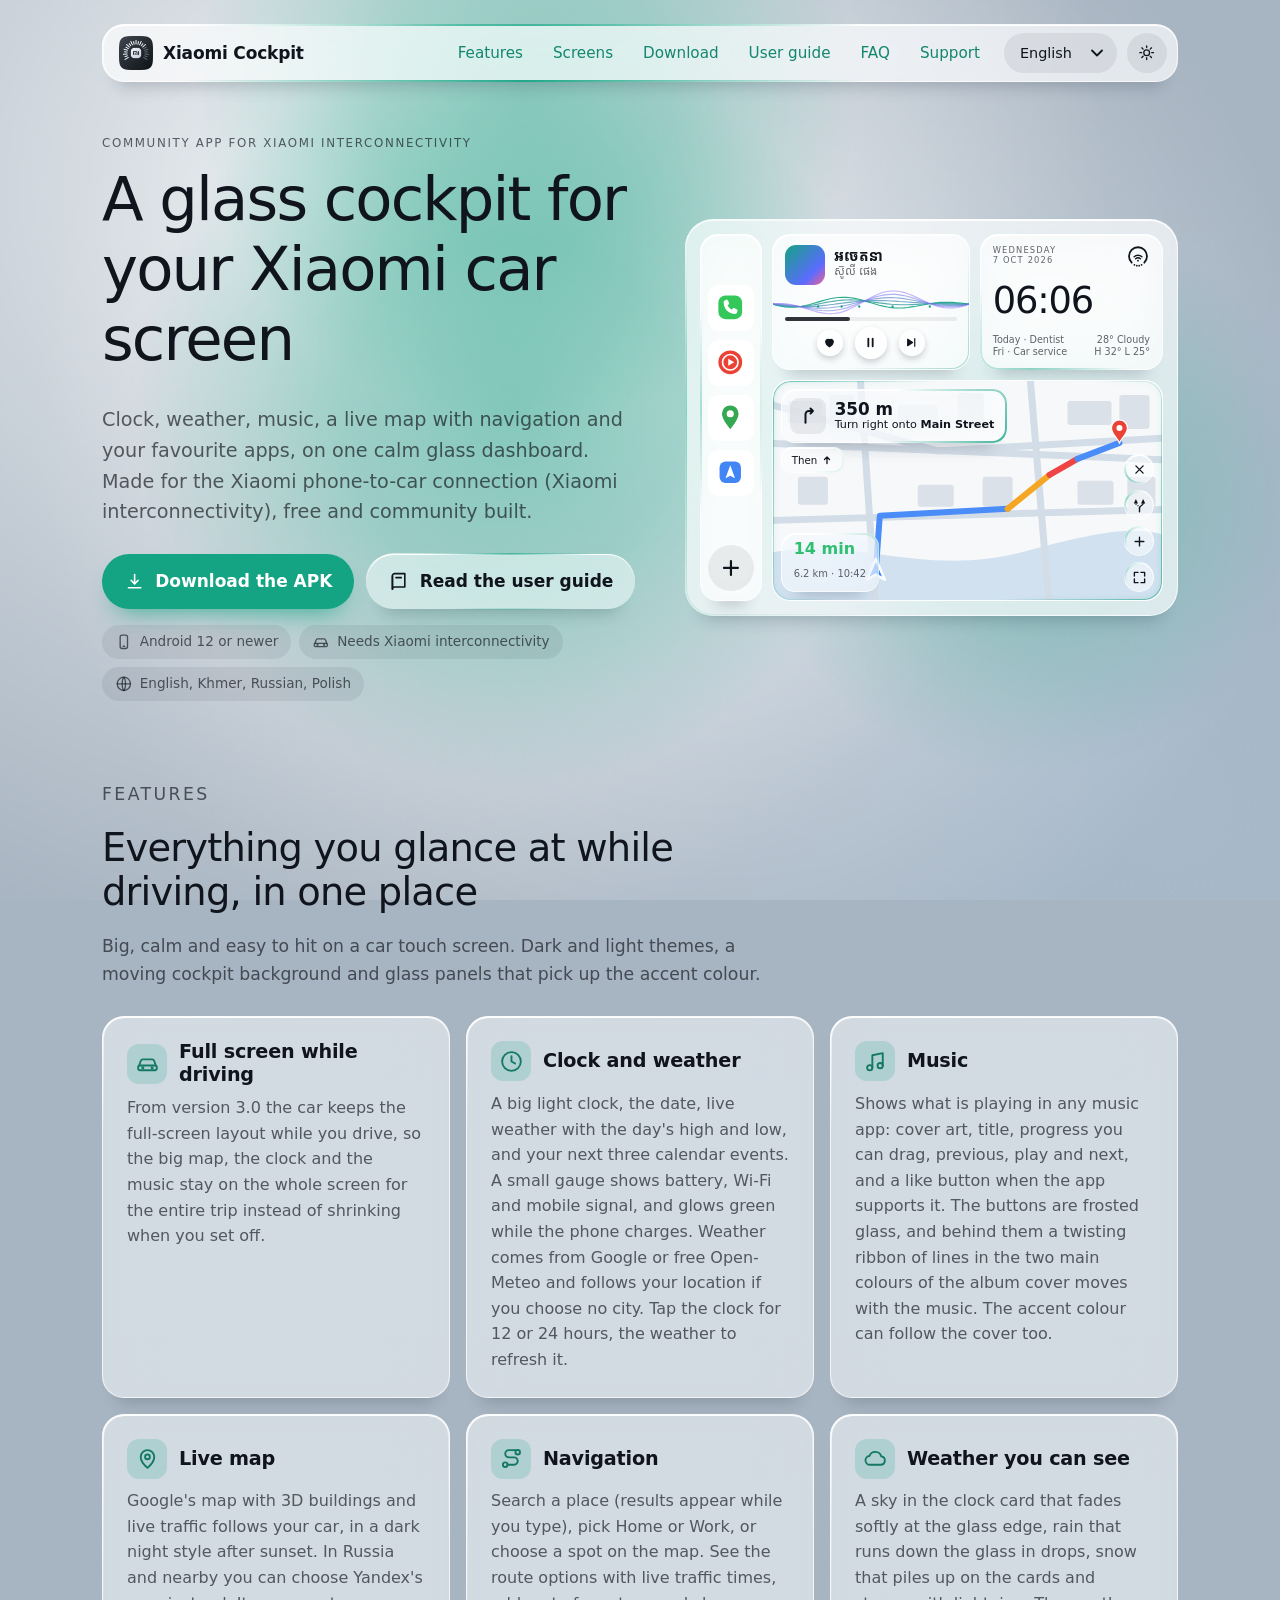
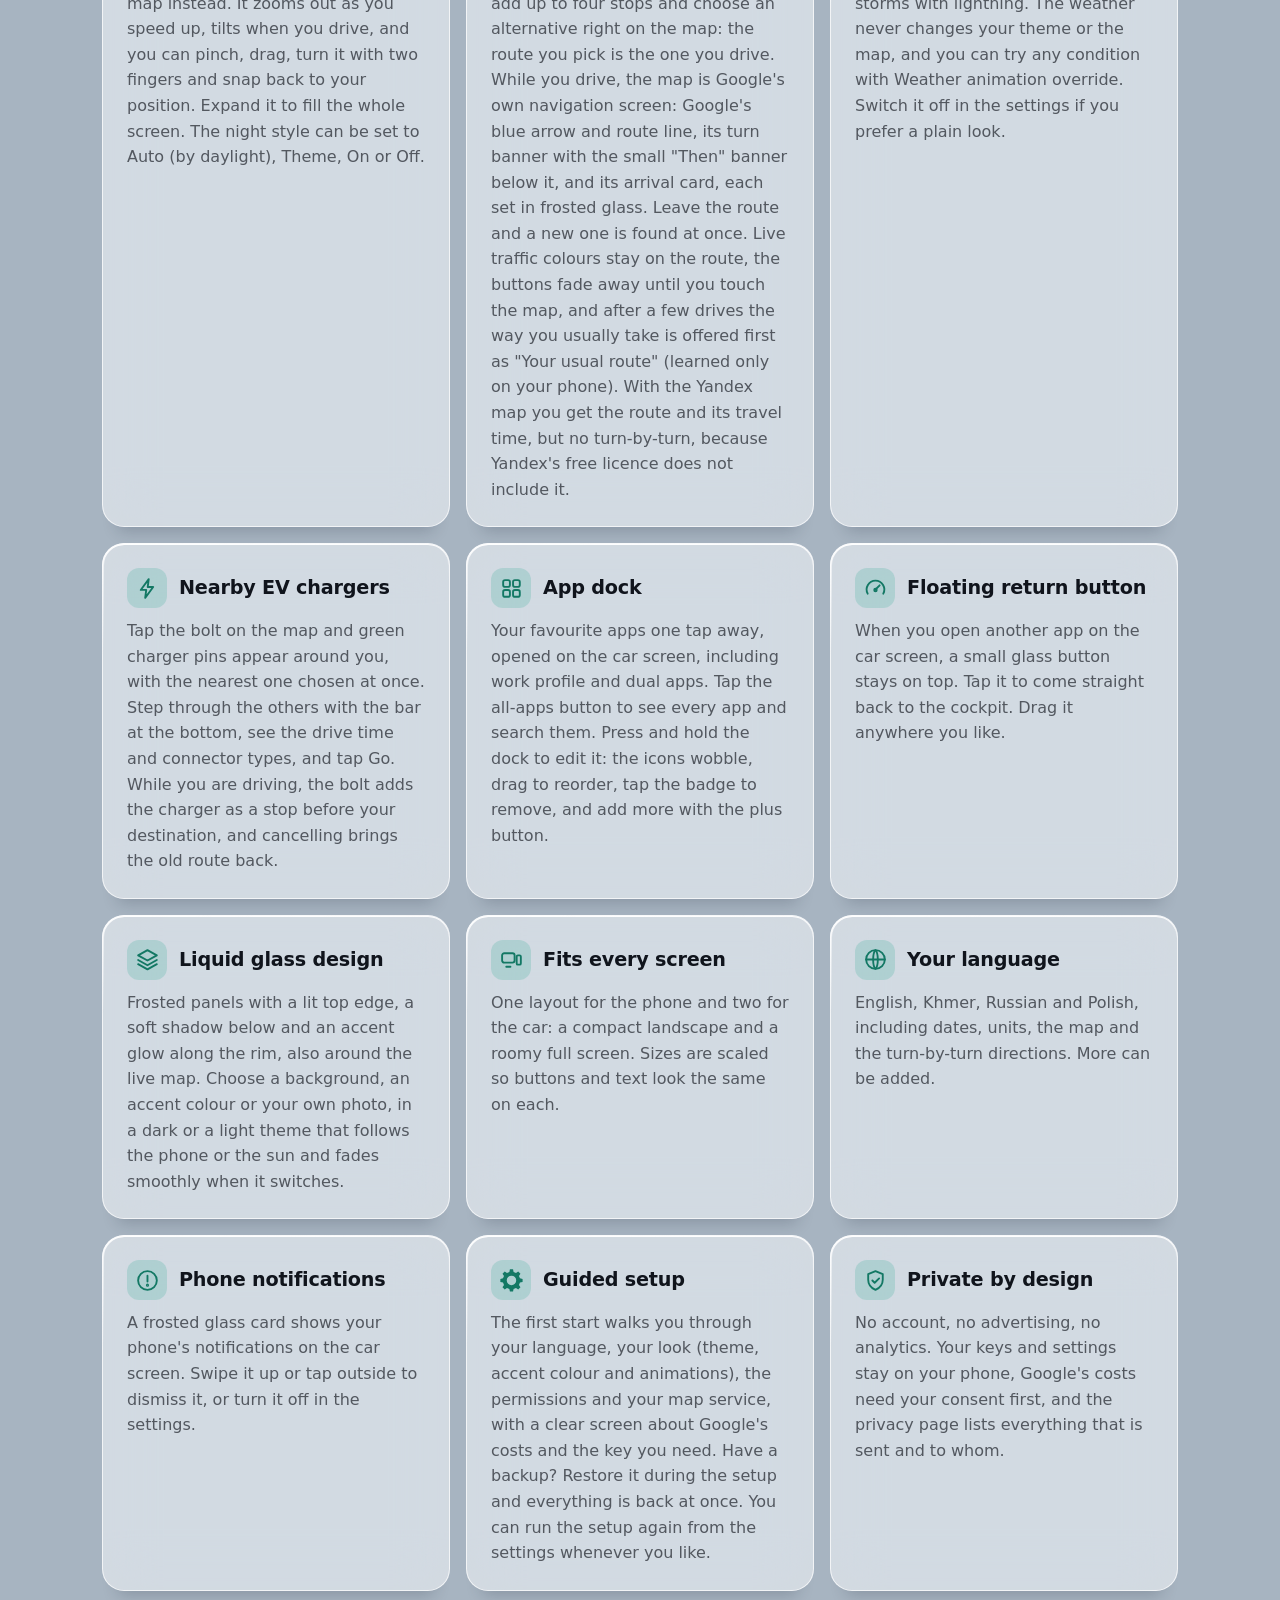
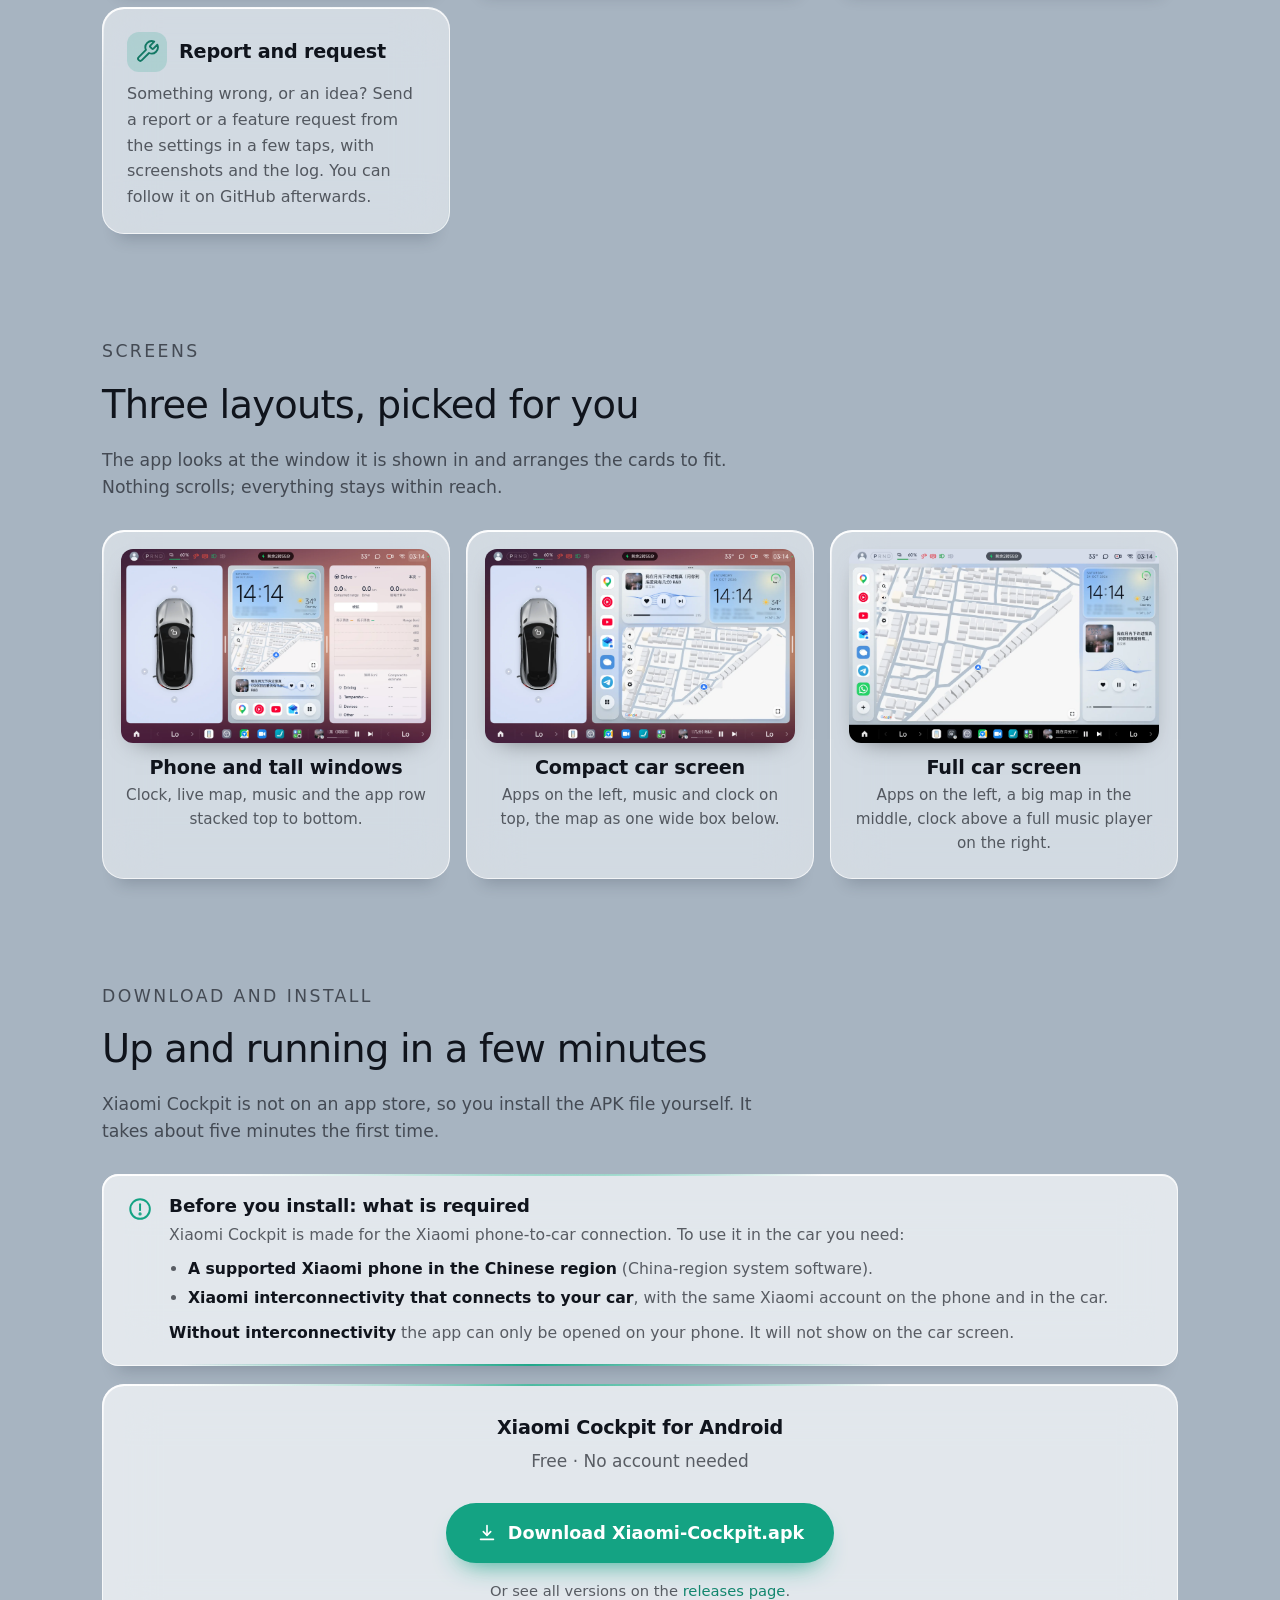
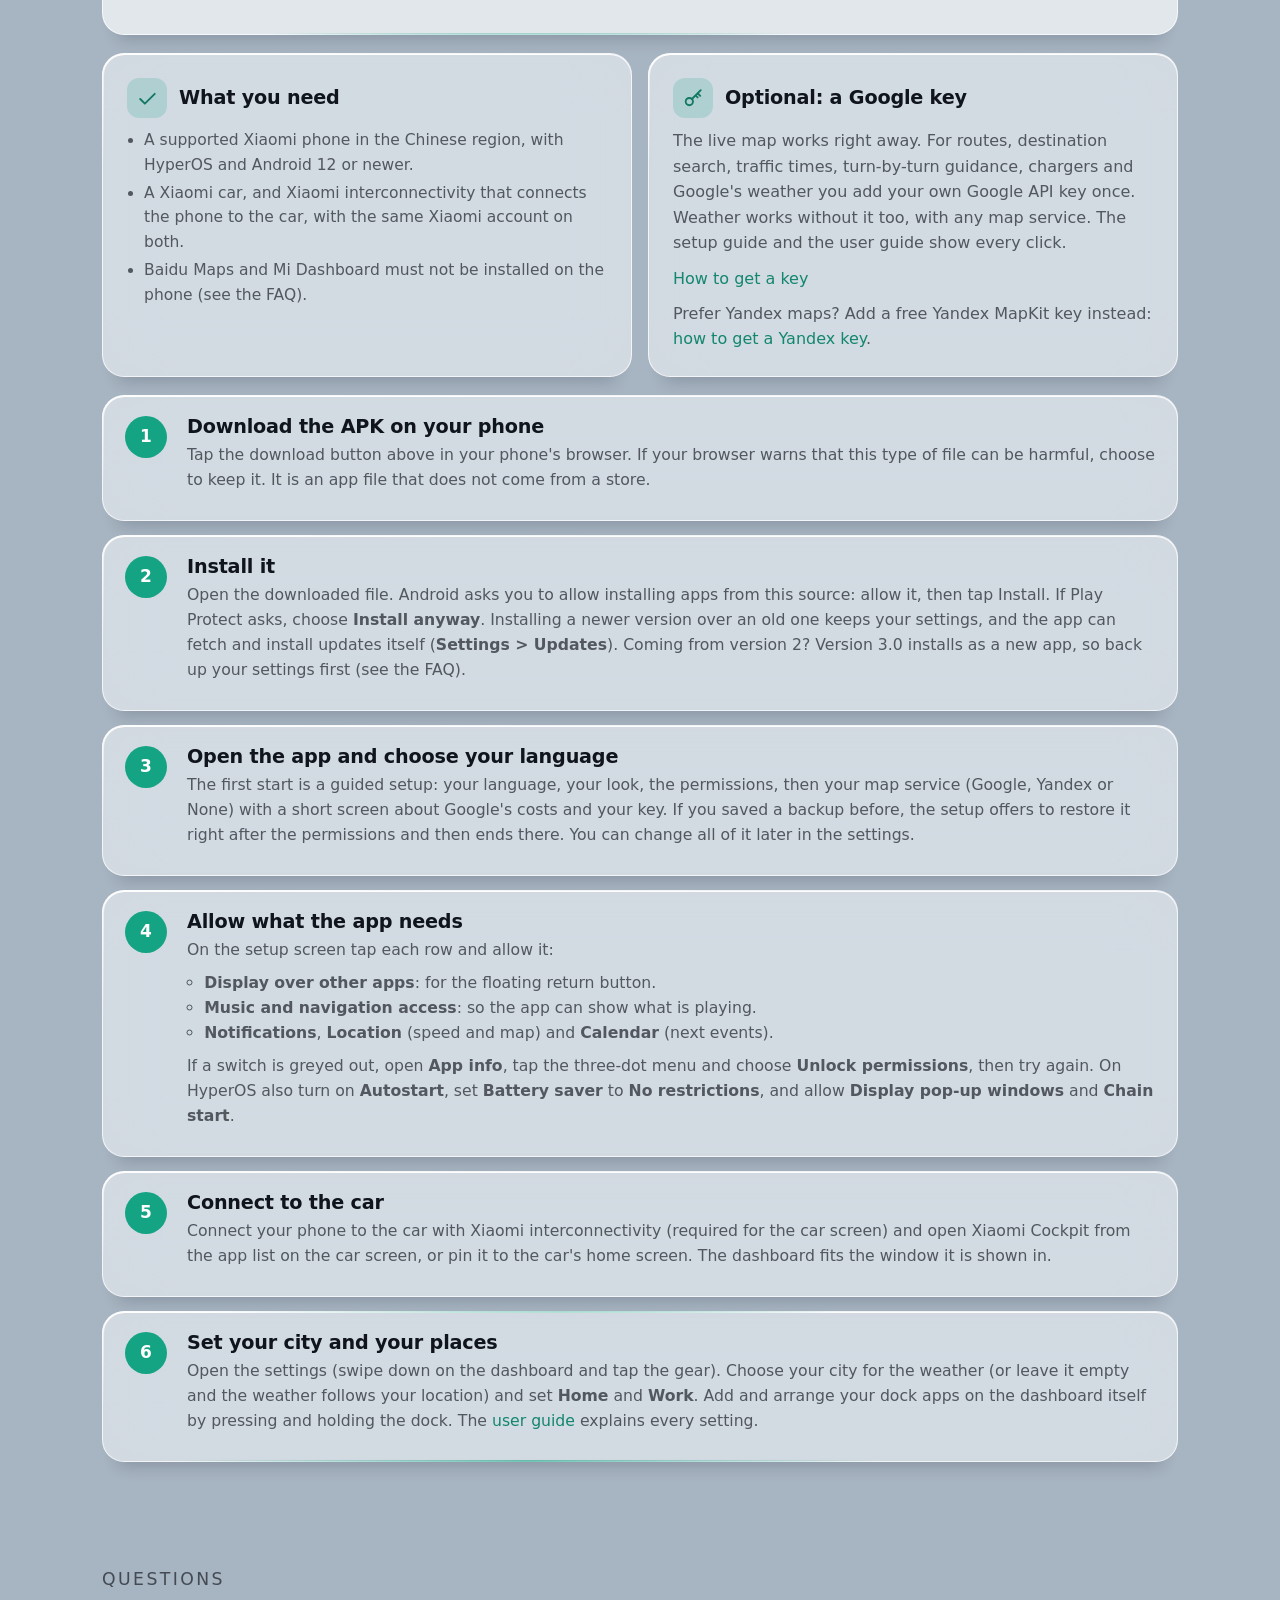
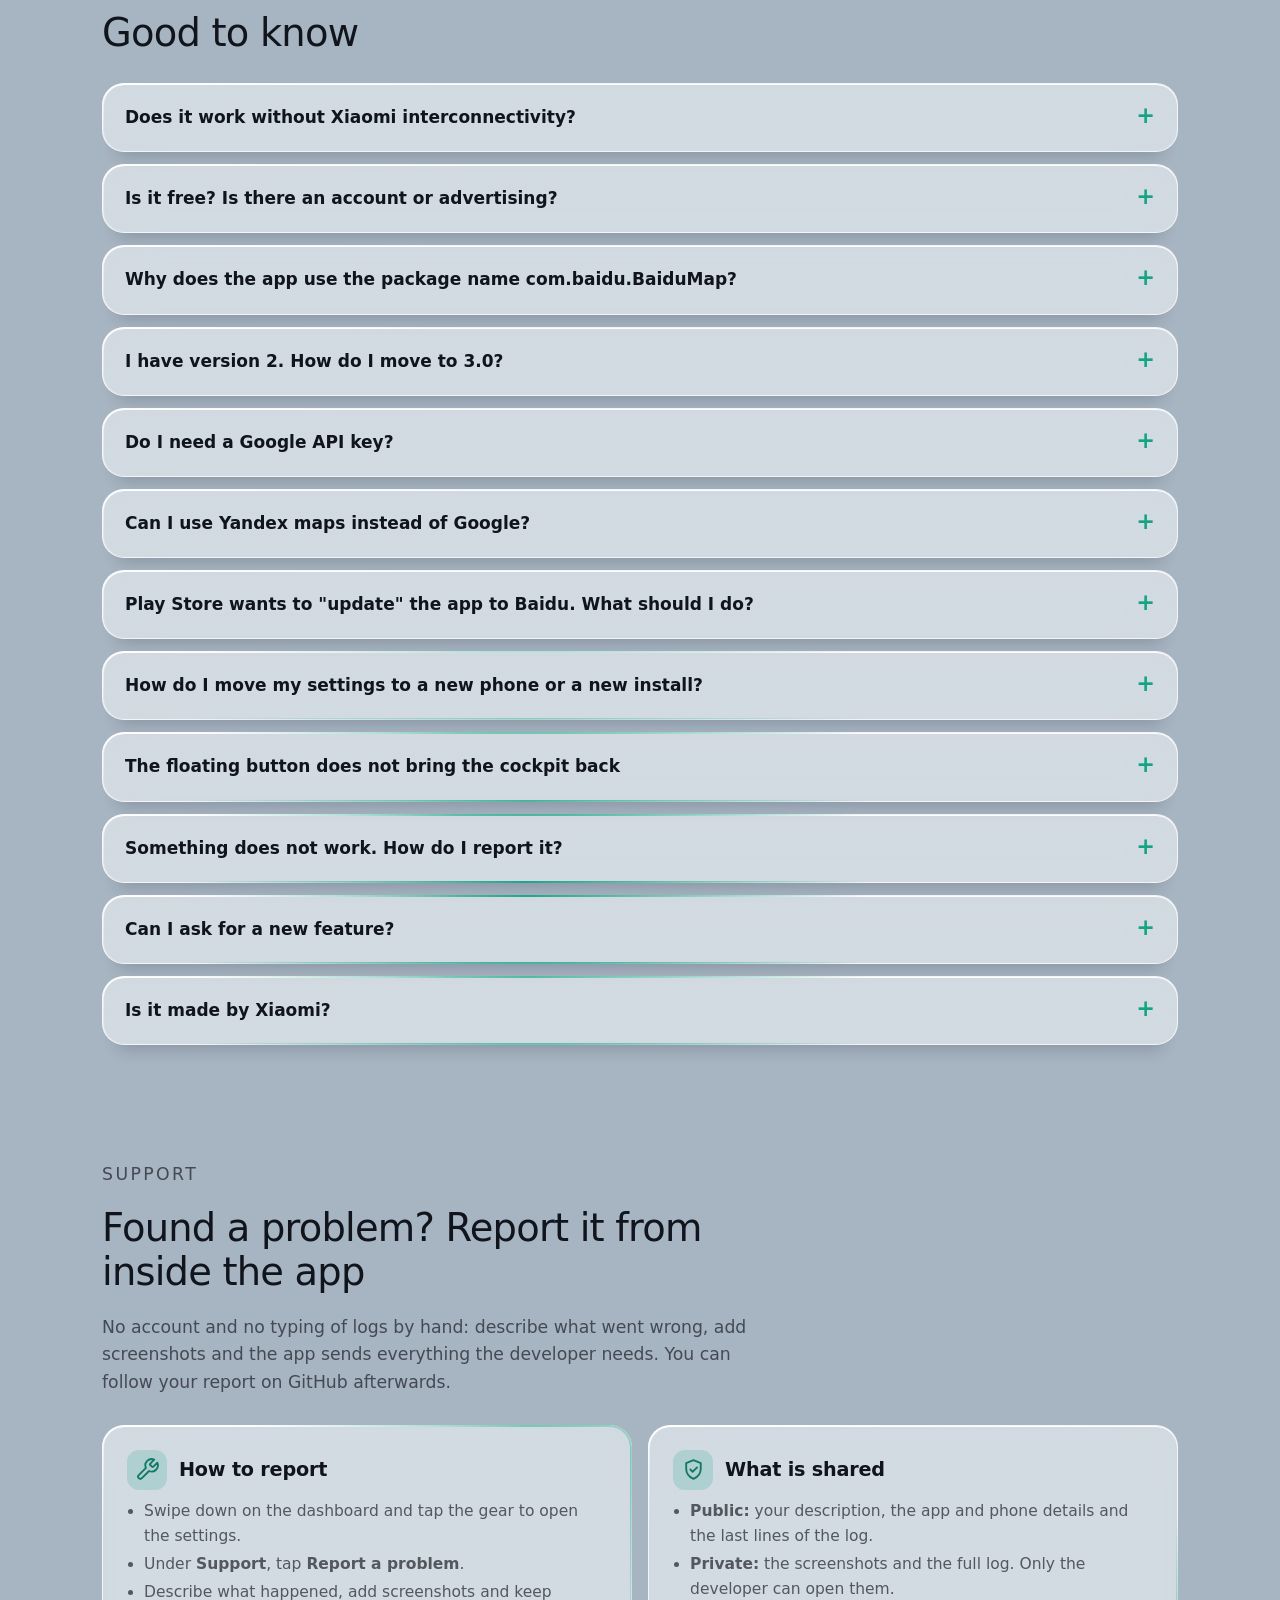
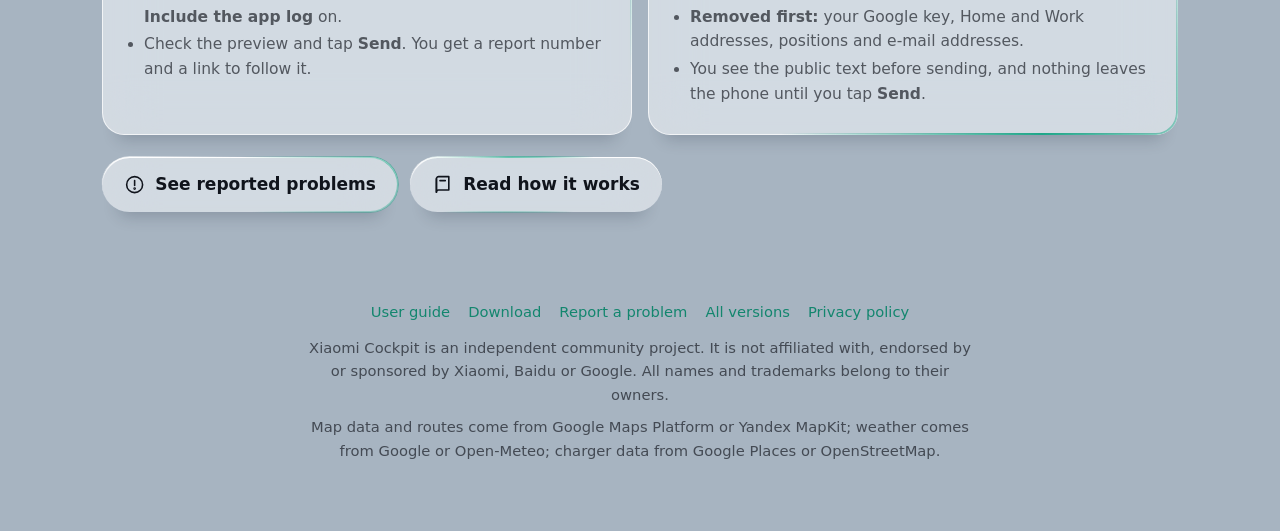
==== commit 7f9c95c0: "Hero: song អចេតនា, charger card beside the buttons with the bar under it, icons redrawn like the app" ====
--- a/index.html
+++ b/index.html
@@ -15,7 +15,7 @@
 <link rel="icon" href="assets/brand/icon-192.png" type="image/png" sizes="192x192">
 <link rel="apple-touch-icon" href="apple-touch-icon.png">
 <meta property="og:image" content="https://xiaomi-cockpit.github.io/assets/brand/icon-512.png">
-<link rel="stylesheet" href="assets/style.css?v=202610251200">
+<link rel="stylesheet" href="assets/style.css?v=202610251500">
 <script>
   /* set the theme before the page paints, so there is no flash */
   (function () {
@@ -77,12 +77,12 @@
     <div class="reveal" aria-hidden="true">
       <div class="carscreen glass strong">
         <div class="screen s-nav">
-          <div class="mdock glass"><i class="ap" style="--c:#fff"><svg viewBox="0 0 24 24"><path d="M12 1c1 6 5 10 11 11-6 1-10 5-11 11-1-6-5-10-11-11C7 11 11 7 12 1z" fill="#6b8cff"/></svg><b class="bd"></b></i><i class="ap" style="--c:#fff"><svg viewBox="0 0 24 24"><circle cx="12" cy="12" r="10" fill="#ea4335"/><circle cx="12" cy="12" r="6.5" fill="none" stroke="#fff" stroke-width="1.4"/><path d="M10.3 9v6l5-3z" fill="#fff"/></svg><b class="bd"></b></i><i class="ap" style="--c:#fff"><svg viewBox="0 0 24 24"><path d="M12 2a7 7 0 0 0-7 7c0 5 7 13 7 13s7-8 7-13a7 7 0 0 0-7-7z" fill="#34a853"/><circle cx="12" cy="9" r="3" fill="#fff"/></svg><b class="bd"></b></i><i class="ap" style="--c:#fff"><svg viewBox="0 0 24 24"><rect x="3" y="3" width="18" height="18" rx="5" fill="#4285f4"/><path d="M12 6l4 11-4-2-4 2z" fill="#fff"/></svg><b class="bd"></b></i><i class="ap plus"><svg class="ic" viewBox="0 0 24 24" aria-hidden="true"><path d="M12 5v14M5 12h14"/></svg></i></div>
+          <div class="mdock glass"><i class="ap" style="--c:#fff"><svg viewBox="0 0 24 24"><rect x="2" y="2" width="20" height="20" rx="6" fill="#34c759"/><path d="M8.6 5.6c.5-.2 1 0 1.3.5l1.1 2.2c.2.5.1 1-.3 1.3l-1 .8c.7 1.6 2 2.9 3.6 3.6l.8-1c.3-.4.9-.5 1.3-.3l2.2 1.1c.5.3.7.8.5 1.3l-.5 1.5c-.2.6-.8 1-1.4 1C10.5 17.4 6.6 13.5 6.4 7.7c0-.6.4-1.2 1-1.4z" fill="#fff"/></svg><b class="bd"></b></i><i class="ap" style="--c:#fff"><svg viewBox="0 0 24 24"><circle cx="12" cy="12" r="10" fill="#ea4335"/><circle cx="12" cy="12" r="6.5" fill="none" stroke="#fff" stroke-width="1.4"/><path d="M10.3 9v6l5-3z" fill="#fff"/></svg><b class="bd"></b></i><i class="ap" style="--c:#fff"><svg viewBox="0 0 24 24"><path d="M12 2a7 7 0 0 0-7 7c0 5 7 13 7 13s7-8 7-13a7 7 0 0 0-7-7z" fill="#34a853"/><circle cx="12" cy="9" r="3" fill="#fff"/></svg><b class="bd"></b></i><i class="ap" style="--c:#fff"><svg viewBox="0 0 24 24"><rect x="3" y="3" width="18" height="18" rx="5" fill="#4285f4"/><path d="M12 6l4 11-4-2-4 2z" fill="#fff"/></svg><b class="bd"></b></i><i class="ap plus"><svg class="ic" viewBox="0 0 24 24" aria-hidden="true"><path d="M12 5v14M5 12h14"/></svg></i></div>
           <div class="mmain">
             <div class="mtop">
               <div class="mmusic glass">
                 <svg class="wave" viewBox="0 0 200 40" preserveAspectRatio="none"><defs><radialGradient id="dshine"><stop offset="0" stop-color="#fff"/><stop offset=".35" stop-color="#fff8f0" stop-opacity=".9"/><stop offset=".7" stop-color="#fff0e1" stop-opacity=".35"/><stop offset="1" stop-color="#fff0e1" stop-opacity="0"/></radialGradient></defs><path class="n0" d="M0.0 20.0 L4.2 21.1 L8.3 21.8 L12.5 22.3 L16.7 22.5 L20.8 22.5 L25.0 22.3 L29.2 21.8 L33.3 21.1 L37.5 20.3 L41.7 19.3 L45.8 18.3 L50.0 17.3 L54.2 16.4 L58.3 15.5 L62.5 14.9 L66.7 14.5 L70.8 14.3 L75.0 14.4 L79.2 14.7 L83.3 15.2 L87.5 16.0 L91.7 16.9 L95.8 17.9 L100.0 18.9 L104.2 19.9 L108.3 20.9 L112.5 21.7 L116.7 22.4 L120.8 22.9 L125.0 23.2 L129.2 23.2 L133.3 23.1 L137.5 22.8 L141.7 22.3 L145.8 21.8 L150.0 21.1 L154.2 20.5 L158.3 19.9 L162.5 19.3 L166.7 18.9 L170.8 18.6 L175.0 18.5 L179.2 18.5 L183.3 18.6 L187.5 18.9 L191.7 19.2 L195.8 19.6 L200.0 20.0"/><path class="n1" d="M0.0 20.0 L4.2 20.8 L8.3 21.3 L12.5 21.7 L16.7 22.0 L20.8 22.2 L25.0 22.1 L29.2 21.9 L33.3 21.6 L37.5 21.1 L41.7 20.6 L45.8 20.0 L50.0 19.3 L54.2 18.6 L58.3 18.0 L62.5 17.5 L66.7 17.0 L70.8 16.7 L75.0 16.6 L79.2 16.5 L83.3 16.6 L87.5 16.8 L91.7 17.1 L95.8 17.5 L100.0 18.0 L104.2 18.5 L108.3 19.0 L112.5 19.4 L116.7 19.8 L120.8 20.1 L125.0 20.3 L129.2 20.5 L133.3 20.5 L137.5 20.5 L141.7 20.4 L145.8 20.3 L150.0 20.1 L154.2 19.9 L158.3 19.7 L162.5 19.5 L166.7 19.4 L170.8 19.4 L175.0 19.4 L179.2 19.4 L183.3 19.5 L187.5 19.6 L191.7 19.8 L195.8 19.9 L200.0 20.0"/><path class="n2" d="M0.0 20.0 L4.2 20.5 L8.3 20.9 L12.5 21.2 L16.7 21.6 L20.8 21.8 L25.0 22.0 L29.2 22.1 L33.3 22.1 L37.5 22.0 L41.7 21.9 L45.8 21.6 L50.0 21.3 L54.2 20.9 L58.3 20.5 L62.5 20.1 L66.7 19.6 L70.8 19.2 L75.0 18.7 L79.2 18.3 L83.3 18.0 L87.5 17.7 L91.7 17.4 L95.8 17.2 L100.0 17.1 L104.2 17.1 L108.3 17.1 L112.5 17.1 L116.7 17.2 L120.8 17.4 L125.0 17.5 L129.2 17.8 L133.3 18.0 L137.5 18.2 L141.7 18.5 L145.8 18.7 L150.0 19.0 L154.2 19.3 L158.3 19.5 L162.5 19.7 L166.7 19.9 L170.8 20.1 L175.0 20.2 L179.2 20.4 L183.3 20.4 L187.5 20.4 L191.7 20.4 L195.8 20.3 L200.0 20.0"/><path class="n3" d="M0.0 20.0 L4.2 20.2 L8.3 20.4 L12.5 20.7 L16.7 21.1 L20.8 21.5 L25.0 21.9 L29.2 22.3 L33.3 22.6 L37.5 22.9 L41.7 23.2 L45.8 23.3 L50.0 23.3 L54.2 23.2 L58.3 23.0 L62.5 22.6 L66.7 22.2 L70.8 21.6 L75.0 20.9 L79.2 20.1 L83.3 19.3 L87.5 18.5 L91.7 17.7 L95.8 16.9 L100.0 16.2 L104.2 15.6 L108.3 15.2 L112.5 14.8 L116.7 14.6 L120.8 14.6 L125.0 14.7 L129.2 15.0 L133.3 15.4 L137.5 16.0 L141.7 16.6 L145.8 17.2 L150.0 17.9 L154.2 18.6 L158.3 19.3 L162.5 19.9 L166.7 20.4 L170.8 20.8 L175.0 21.1 L179.2 21.3 L183.3 21.3 L187.5 21.2 L191.7 21.0 L195.8 20.6 L200.0 20.0"/><path class="n4" d="M0.0 20.0 L4.2 19.9 L8.3 20.0 L12.5 20.2 L16.7 20.6 L20.8 21.1 L25.0 21.7 L29.2 22.4 L33.3 23.1 L37.5 23.8 L41.7 24.5 L45.8 25.0 L50.0 25.3 L54.2 25.5 L58.3 25.5 L62.5 25.2 L66.7 24.7 L70.8 24.0 L75.0 23.1 L79.2 21.9 L83.3 20.7 L87.5 19.3 L91.7 18.0 L95.8 16.6 L100.0 15.3 L104.2 14.2 L108.3 13.3 L112.5 12.5 L116.7 12.1 L120.8 11.9 L125.0 11.9 L129.2 12.3 L133.3 12.9 L137.5 13.7 L141.7 14.6 L145.8 15.7 L150.0 16.9 L154.2 18.0 L158.3 19.1 L162.5 20.1 L166.7 20.9 L170.8 21.6 L175.0 22.0 L179.2 22.2 L183.3 22.2 L187.5 22.0 L191.7 21.5 L195.8 20.9 L200.0 20.0"/><path class="n5" d="M0.0 20.0 L4.2 19.6 L8.3 19.5 L12.5 19.7 L16.7 20.1 L20.8 20.8 L25.0 21.6 L29.2 22.6 L33.3 23.6 L37.5 24.7 L41.7 25.7 L45.8 26.6 L50.0 27.3 L54.2 27.8 L58.3 28.0 L62.5 27.8 L66.7 27.3 L70.8 26.4 L75.0 25.2 L79.2 23.7 L83.3 22.0 L87.5 20.2 L91.7 18.2 L95.8 16.3 L100.0 14.5 L104.2 12.8 L108.3 11.4 L112.5 10.2 L116.7 9.5 L120.8 9.1 L125.0 9.1 L129.2 9.5 L133.3 10.3 L137.5 11.4 L141.7 12.7 L145.8 14.2 L150.0 15.8 L154.2 17.4 L158.3 18.9 L162.5 20.3 L166.7 21.5 L170.8 22.3 L175.0 22.9 L179.2 23.2 L183.3 23.1 L187.5 22.8 L191.7 22.1 L195.8 21.3 L200.0 20.0"/><circle class="dot" cx="46" cy="22" r="1.1" style="animation-delay:-0s"/><circle class="dot" cx="88" cy="22" r="1.1" style="animation-delay:-1.1s"/><circle class="dot" cx="122" cy="22" r="1.1" style="animation-delay:-2.3s"/><circle class="dot" cx="160" cy="22" r="1.1" style="animation-delay:-0.6s"/><circle class="dot" cx="70" cy="22" r="1.1" style="animation-delay:-2.9s"/><circle class="dot dsh" cx="46" cy="22" r="1.3" style="animation-delay:-0s"/><circle class="dot dsh" cx="88" cy="22" r="1.3" style="animation-delay:-1.1s"/><circle class="dot dsh" cx="122" cy="22" r="1.3" style="animation-delay:-2.3s"/><circle class="dot dsh" cx="160" cy="22" r="1.3" style="animation-delay:-0.6s"/><circle class="dot dsh" cx="70" cy="22" r="1.3" style="animation-delay:-2.9s"/></svg>
-                <div class="row"><div class="cover"></div><div><div class="ttl km" lang="km" translate="no">ចម្ប៉ាបាត់ដំបង</div><div class="art km" lang="km" translate="no">ស៊ូលី ផេង</div></div></div>
+                <div class="row"><div class="cover"></div><div><div class="ttl km" lang="km" translate="no">អចេតនា</div><div class="art km" lang="km" translate="no">ស៊ូលី ផេង</div></div></div>
                 <div>
                   <div class="prog"><i></i></div>
                   <div class="ctrl"><span class="gb"><svg class="ic" viewBox="0 0 24 24" aria-hidden="true" ><path d="M12 20s-7-4.5-7-10a4 4 0 0 1 7-2.5A4 4 0 0 1 19 10c0 5.5-7 10-7 10z" fill="currentColor"/></svg></span><span class="gb big"><svg class="ic" viewBox="0 0 24 24" aria-hidden="true" ><path d="M8 5v14M16 5v14" stroke-width="3.4"/></svg></span><span class="gb"><svg class="ic" viewBox="0 0 24 24" aria-hidden="true" ><path d="M18 5v14M14 12L5 6v12z" fill="currentColor"/></svg></span></div>
@@ -102,26 +102,26 @@
 <g class="altg"><path class="route alt" d="M108 190 L112 150 L190 90 L282 82"/><g class="bub"><rect x="170" y="84" width="46" height="18" rx="9"/><text x="193" y="97" text-anchor="middle">+3 min</text></g></g>
 <g class="routeg"><path class="route" d="M108 190 L112 135 L240 128"/><path class="route slow" d="M240 128 L282 94"/><path class="route jam" d="M282 94 L310 78"/><path class="route" d="M310 78 L352 62"/></g>
 <g class="stop"><circle cx="240" cy="128" r="9"/><text x="240" y="132" text-anchor="middle">1</text></g>
-<g class="pins"><g transform="translate(180 62)"><circle r="9"/><path d="M1.5-5.5L-3 .8h3L-1.5 5.5 3-.8H0z"/></g><g class="sel" transform="translate(300 150)"><circle r="12"/><path d="M2-7L-4 1h4L-2 7 4-1H0z"/></g><g transform="translate(60 100)"><circle r="9"/><path d="M1.5-5.5L-3 .8h3L-1.5 5.5 3-.8H0z"/></g><g transform="translate(340 60)"><circle r="9"/><path d="M1.5-5.5L-3 .8h3L-1.5 5.5 3-.8H0z"/></g></g>
-<g class="pinred"><path d="M352 62 m0 -2 a8 8 0 1 1 0.1 0 l-0.1 0 -7 -12 a8 8 0 1 1 14 0z" /></g>
+<g class="pins"><g transform="translate(222 168)"><circle r="9"/><path d="M1.5-5.5L-3 .8h3L-1.5 5.5 3-.8H0z"/></g><g class="sel" transform="translate(300 150)"><circle r="12"/><path d="M2-7L-4 1h4L-2 7 4-1H0z"/></g><g transform="translate(150 196)"><circle r="9"/><path d="M1.5-5.5L-3 .8h3L-1.5 5.5 3-.8H0z"/></g><g transform="translate(340 60)"><circle r="9"/><path d="M1.5-5.5L-3 .8h3L-1.5 5.5 3-.8H0z"/></g></g>
+<g class="pinred"><path d="M352 62c-2.4-5.6-8-9-8-15a8 8 0 1 1 16 0c0 6-5.6 9.4-8 15z"/><circle class="hole" cx="352" cy="47" r="3"/></g>
 <g transform="translate(108 190)"><path class="car" d="M0-12 L9 9 L0 4 L-9 9Z"/></g>
 </svg>
-              <div class="mbtns"><span class="rb glass bolt"><svg class="ic" viewBox="0 0 24 24" aria-hidden="true"><path d="M13.2 3L5.5 13.4h5.3L9.8 21l7.7-10.4h-5.3z"/></svg></span><span class="rb glass"><svg class="ic" viewBox="0 0 24 24" aria-hidden="true" ><circle cx="11" cy="11" r="6"/><path d="M16 16l5 5"/></svg></span><span class="rb glass"><svg class="ic" viewBox="0 0 24 24" aria-hidden="true" ><path d="M4 9v6h4l5 4V5L8 9z"/><path d="M17 8v5M17 16v1"/></svg></span><span class="rb glass"><svg class="ic" viewBox="0 0 24 24" aria-hidden="true" ><circle cx="12" cy="12" r="9"/><path d="M12 6l3 7h-6z"/></svg></span><span class="rb glass"><svg class="ic cog" viewBox="0 0 24 24" aria-hidden="true" ><path d="M9.97 3.85 L10.50 1.31 L13.50 1.31 L14.03 3.85 L16.33 4.80 L18.50 3.37 L20.63 5.50 L19.20 7.67 L20.15 9.97 L22.69 10.50 L22.69 13.50 L20.15 14.03 L19.20 16.33 L20.63 18.50 L18.50 20.63 L16.33 19.20 L14.03 20.15 L13.50 22.69 L10.50 22.69 L9.97 20.15 L7.67 19.20 L5.50 20.63 L3.37 18.50 L4.80 16.33 L3.85 14.03 L1.31 13.50 L1.31 10.50 L3.85 9.97 L4.80 7.67 L3.37 5.50 L5.50 3.37 L7.67 4.80Z M16.56 12 A4.56 4.56 0 1 0 7.44 12 A4.56 4.56 0 1 0 16.56 12Z"/></svg></span></div>
+              <div class="mbtns"><span class="rb glass bolt"><svg class="ic" viewBox="0 0 24 24" aria-hidden="true"><path d="M13.9 1.9L5.8 13.4h5.5l-1.7 8.7 8.6-12h-5.5z"/></svg></span><span class="rb glass"><svg class="ic" viewBox="0 0 24 24" aria-hidden="true" ><circle cx="10.3" cy="10.3" r="6.2"/><path d="M15.1 15.1l5.1 5.1"/></svg></span><span class="rb glass"><svg class="ic" viewBox="0 0 24 24" aria-hidden="true" ><path class="fl" d="M2.9 9.6h3.8L12 4.8v14.4l-5.3-4.8H2.9z"/><path d="M18.2 6.4v6.4"/><circle class="fl" cx="18.2" cy="17" r="1.3"/></svg></span><span class="rb glass"><svg class="ic" viewBox="0 0 24 24" aria-hidden="true" ><circle cx="12" cy="12" r="9.6" stroke-width="1.8"/><path class="fl" d="M12 5.2l3.2 6.8H8.8z"/><path class="fl dim" d="M12 18.8l3.2-6.8H8.8z"/></svg></span><span class="rb glass"><svg class="ic cog" viewBox="0 0 24 24" aria-hidden="true" ><path d="M9.97 3.85 L10.50 1.31 L13.50 1.31 L14.03 3.85 L16.33 4.80 L18.50 3.37 L20.63 5.50 L19.20 7.67 L20.15 9.97 L22.69 10.50 L22.69 13.50 L20.15 14.03 L19.20 16.33 L20.63 18.50 L18.50 20.63 L16.33 19.20 L14.03 20.15 L13.50 22.69 L10.50 22.69 L9.97 20.15 L7.67 19.20 L5.50 20.63 L3.37 18.50 L4.80 16.33 L3.85 14.03 L1.31 13.50 L1.31 10.50 L3.85 9.97 L4.80 7.67 L3.37 5.50 L5.50 3.37 L7.67 4.80Z M16.56 12 A4.56 4.56 0 1 0 7.44 12 A4.56 4.56 0 1 0 16.56 12Z"/></svg></span></div>
               <div class="mbanner glass">
                 <span class="turn"><svg class="ic" viewBox="0 0 24 24" aria-hidden="true" ><path d="M9 20V10a4 4 0 0 1 4-4h5M15 3l3 3-3 3"/></svg></span>
                 <div><b>350 m</b><span class="st">Turn right onto <em>Main Street</em></span></div>
               </div>
-              <div class="mthen glass">Then <svg class="ic" viewBox="0 0 24 24" aria-hidden="true" ><path d="M17 20V9M12 13l5-5 5 5" transform="translate(-5 0)"/></svg></div>
+              <div class="mthen glass">Then <svg class="ic" viewBox="0 0 24 24" aria-hidden="true" ><path d="M12 19V6M7 11l5-5 5 5"/></svg></div>
               <div class="trip glass"><div class="tm"><b>14 min</b><small>6.2 km · 10:42</small></div></div>
-              <div class="gstack"><span class="rb glass"><svg class="ic" viewBox="0 0 24 24" aria-hidden="true" ><path d="M6 6l12 12M18 6L6 18"/></svg></span><span class="rb glass"><svg class="ic" viewBox="0 0 24 24" aria-hidden="true" ><path d="M12 22V16.3M12 16.3C12 12 17.8 12 17.8 8.6"/><path d="M12 16.3C12 12 6.2 12 6.2 8.6" stroke-dasharray="1.7 2.2" stroke-linecap="butt"/><path d="M17.8 1.4L14.4 8.6H21.2zM6.2 1.4L2.9 8.6H9.6z" fill="currentColor" stroke="none"/></svg></span><span class="rb glass"><svg class="ic" viewBox="0 0 24 24" aria-hidden="true" ><path d="M12 5v14M5 12h14"/></svg></span></div>
-              <div class="exp rb glass"><svg class="ic" viewBox="0 0 24 24" aria-hidden="true" ><path d="M4 9V4h5M20 9V4h-5M4 15v5h5M20 15v5h-5"/></svg></div>
-              <div class="evcard glass">
+              <div class="gstack"><span class="rb glass"><svg class="ic" viewBox="0 0 24 24" aria-hidden="true" ><path d="M6.2 6.2l11.6 11.6M17.8 6.2L6.2 17.8"/></svg></span><span class="rb glass"><svg class="ic" viewBox="0 0 24 24" aria-hidden="true" ><path d="M12 22V16.3M12 16.3C12 12 17.8 12 17.8 8.6"/><path d="M12 16.3C12 12 6.2 12 6.2 8.6" stroke-dasharray="1.7 2.2" stroke-linecap="butt"/><path d="M17.8 1.4L14.4 8.6H21.2zM6.2 1.4L2.9 8.6H9.6z" fill="currentColor" stroke="none"/></svg></span><span class="rb glass"><svg class="ic" viewBox="0 0 24 24" aria-hidden="true" ><path d="M12 5v14M5 12h14"/></svg></span></div>
+              <div class="exp rb glass"><svg class="ic" viewBox="0 0 24 24" aria-hidden="true" ><path d="M3.8 9.6V3.8h5.8M14.4 3.8h5.8v5.8M3.8 14.4v5.8h5.8M20.2 14.4v5.8h-5.8"/></svg></div>
+              <div class="evwrap"><div class="evcard glass">
                 <div class="evh"><b>EV Charging Station</b></div>
                 <div class="evm">2 min · 500 m · ETA 10:30</div>
                 <div class="evb"><span class="go"><span class="l-go">Go</span><span class="l-add">Add</span></span><span class="rb flat"><svg class="ic" viewBox="0 0 24 24" aria-hidden="true" ><path d="M12 22V16.3M12 16.3C12 12 17.8 12 17.8 8.6"/><path d="M12 16.3C12 12 6.2 12 6.2 8.6" stroke-dasharray="1.7 2.2" stroke-linecap="butt"/><path d="M17.8 1.4L14.4 8.6H21.2zM6.2 1.4L2.9 8.6H9.6z" fill="currentColor" stroke="none"/></svg></span><span class="rb flat"><svg class="ic" viewBox="0 0 24 24" aria-hidden="true" ><path d="M12 5v14M5 12h14"/></svg></span></div>
               </div>
-              <div class="evbar glass"><span>&lsaquo;</span><b>2 / 15</b><span>&rsaquo;</span></div>
-              <div class="xbtn rb glass"><svg class="ic" viewBox="0 0 24 24" aria-hidden="true" ><path d="M6 6l12 12M18 6L6 18"/></svg></div>
+              <div class="evbar glass"><svg class="ic" viewBox="0 0 24 24" aria-hidden="true"><path d="M14.4 4.8L8.2 12l6.2 7.2"/></svg><b>2 / 15</b><svg class="ic" viewBox="0 0 24 24" aria-hidden="true"><path d="M9.6 4.8l6.2 7.2-6.2 7.2"/></svg></div></div>
+              <div class="xbtn rb glass"><svg class="ic" viewBox="0 0 24 24" aria-hidden="true" ><path d="M6.2 6.2l11.6 11.6M17.8 6.2L6.2 17.8"/></svg></div>
             </div>
           </div>
           <div class="nscrim"></div>
--- a/assets/style.css
+++ b/assets/style.css
@@ -185,7 +185,7 @@
 .mmap .bub rect { fill: #4b8df8; } .mmap .bub text { fill: #fff; font-size: 9px; font-weight: 700; }
 .mmap .car { fill: #2f7bff; stroke: #fff; stroke-width: 2.6; stroke-linejoin: round; }
 .mmap .stop circle { fill: #ea4335; stroke: #fff; stroke-width: 2.5; } .mmap .stop text { fill: #fff; font-size: 11px; font-weight: 700; }
-.mmap .pinred path { fill: #ea4335; stroke: #fff; stroke-width: 1.2; transform: translate(0 -6px); }
+.mmap .pinred path { fill: #ea4335; stroke: #fff; stroke-width: 1.2; } .mmap .pinred .hole { fill: #fff; }
 .mmap .pins circle { fill: #2bb673; stroke: #fff; stroke-width: 2.4; } .mmap .pins path { fill: #fff; }
 .mmap .pins .sel circle { stroke-width: 3; }
 .mmap .routeg, .mmap .altg, .mmap .pins, .mmap .stop { transition: opacity .45s; }
@@ -215,12 +215,15 @@
 .gstack { position: absolute; right: 8px; bottom: 44px; display: flex; flex-direction: column; gap: 6px; opacity: 0; transition: opacity .4s; }
 .s-nav .gstack, .s-alt .gstack, .s-notif .gstack { opacity: 1; }
 .xbtn { position: absolute; right: 8px; bottom: 44px; opacity: 0; transition: opacity .4s; }
-.evcard { right: 8px; top: 8px; width: 56%; padding: 9px 11px; opacity: 0; pointer-events: none; transform: translateY(-8px); }
+.evwrap { position: absolute; left: 46px; top: 8px; width: 52%; display: flex; flex-direction: column; align-items: center; gap: 6px; }
+.evwrap .evcard, .evwrap .evbar { position: relative; }
+.evcard { align-self: stretch; padding: 9px 11px; opacity: 0; pointer-events: none; transform: translateY(-8px); }
 .evcard .evh { font-size: .8rem; } .evcard .evm { font-size: .68rem; color: var(--accent); margin-top: 2px; }
 .evcard .evb { display: flex; align-items: center; gap: 6px; margin-top: 7px; }
 .evcard .go { flex: 1; background: var(--accent); color: var(--on-accent); font-weight: 700; font-size: .78rem; padding: 4px 0; text-align: center; border-radius: 999px; }
 .evcard .l-add { display: none; } .s-chargers.add .evcard .l-add { display: inline; } .s-chargers.add .evcard .l-go { display: none; }
-.evbar { right: 12%; top: 40%; padding: 4px 14px; display: flex; gap: 14px; align-items: center; font-size: .78rem; opacity: 0; transform: translateY(8px); }
+.evbar { padding: 4px 10px; display: flex; gap: 10px; align-items: center; font-size: .78rem; opacity: 0; transform: translateY(8px); }
+.evbar .ic { width: 14px; height: 14px; fill: none; stroke: currentColor; stroke-width: 2.6; stroke-linecap: round; stroke-linejoin: round; }
 .notif { left: 50%; top: 8px; transform: translate(-50%, -140%); display: flex; gap: 8px; align-items: center; padding: 8px 12px 8px 8px; opacity: 0; white-space: nowrap; }
 .notif .nic { width: 26px; height: 26px; border-radius: 8px; background: linear-gradient(135deg, #34c759, #1faa59); flex: none; }
 .notif b { display: block; font-size: .72rem; } .notif span { font-size: .66rem; color: var(--dim); display: block; }
@@ -255,6 +258,7 @@
 .mmusic .wave .dot.dsh { fill: url(#dshine); display: none; }
 :root[data-theme="dark"] .mmusic .wave .dot.dsh { display: inline; }
 .rb .ic.cog { fill: currentColor; stroke: none; fill-rule: evenodd; }
+.rb .ic .fl { fill: currentColor; stroke: none; } .rb .ic .dim { opacity: .45; }
 .mmusic .km { font-family: "Niradei", var(--font), "Noto Sans Khmer", "Khmer OS", sans-serif; line-height: 1.35; }
 .mmusic .wave .dot { fill: var(--accent); animation: rise 3.4s ease-out infinite; transform-box: fill-box; }
 @keyframes rise { from { transform: translateY(0); opacity: .9; } to { transform: translateY(-16px); opacity: 0; } }
@@ -397,7 +401,7 @@
   .mclock, .mmusic { padding: 10px; overflow: hidden; }
   .mclock .t { font-size: 1.6rem; }
   .mclock .w span:last-child, .mclock .ev1, .mmusic .art, .mbanner span { display: none; }
-  .mmap .evcard { width: 66%; }
+  .mmap .evwrap { width: 62%; }
   .mbanner { max-width: 70%; padding: 6px; }
   .mbanner .turn { width: 30px; height: 30px; }
   .mbanner b { font-size: .95rem; }
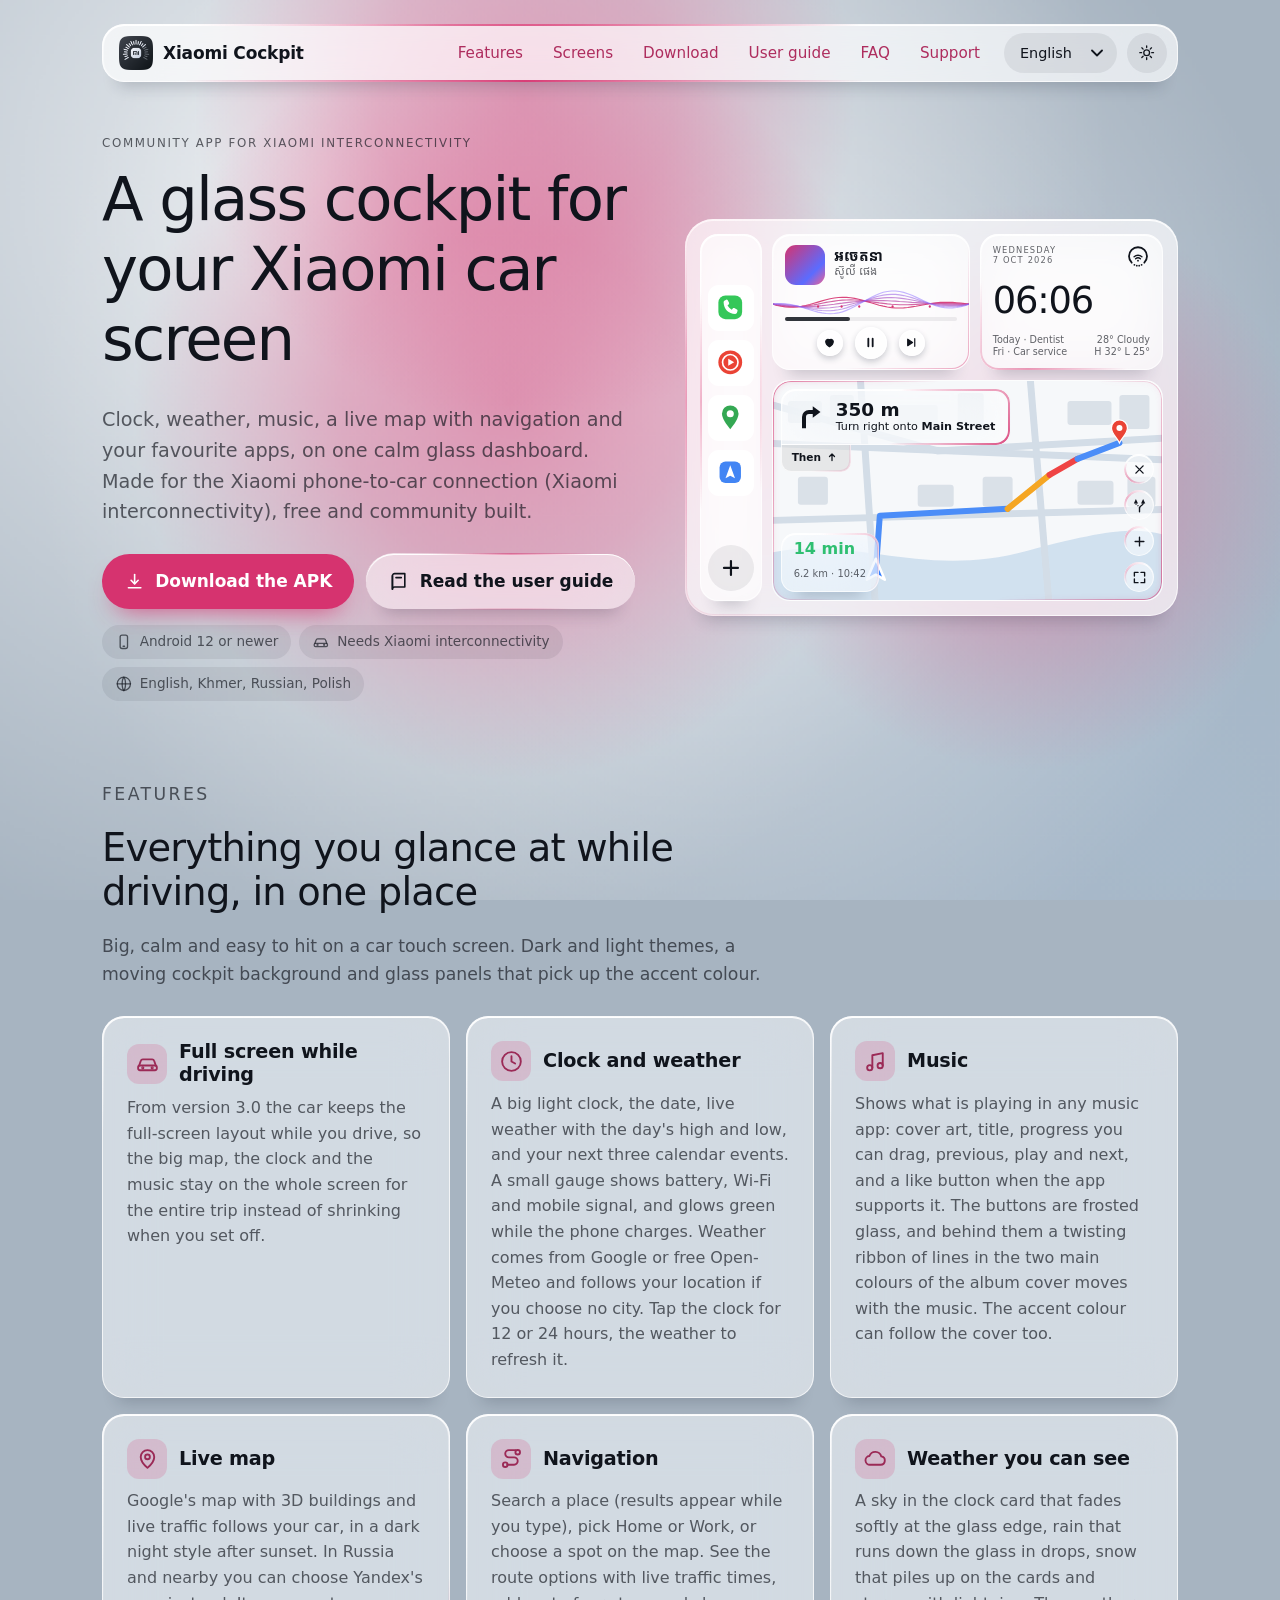
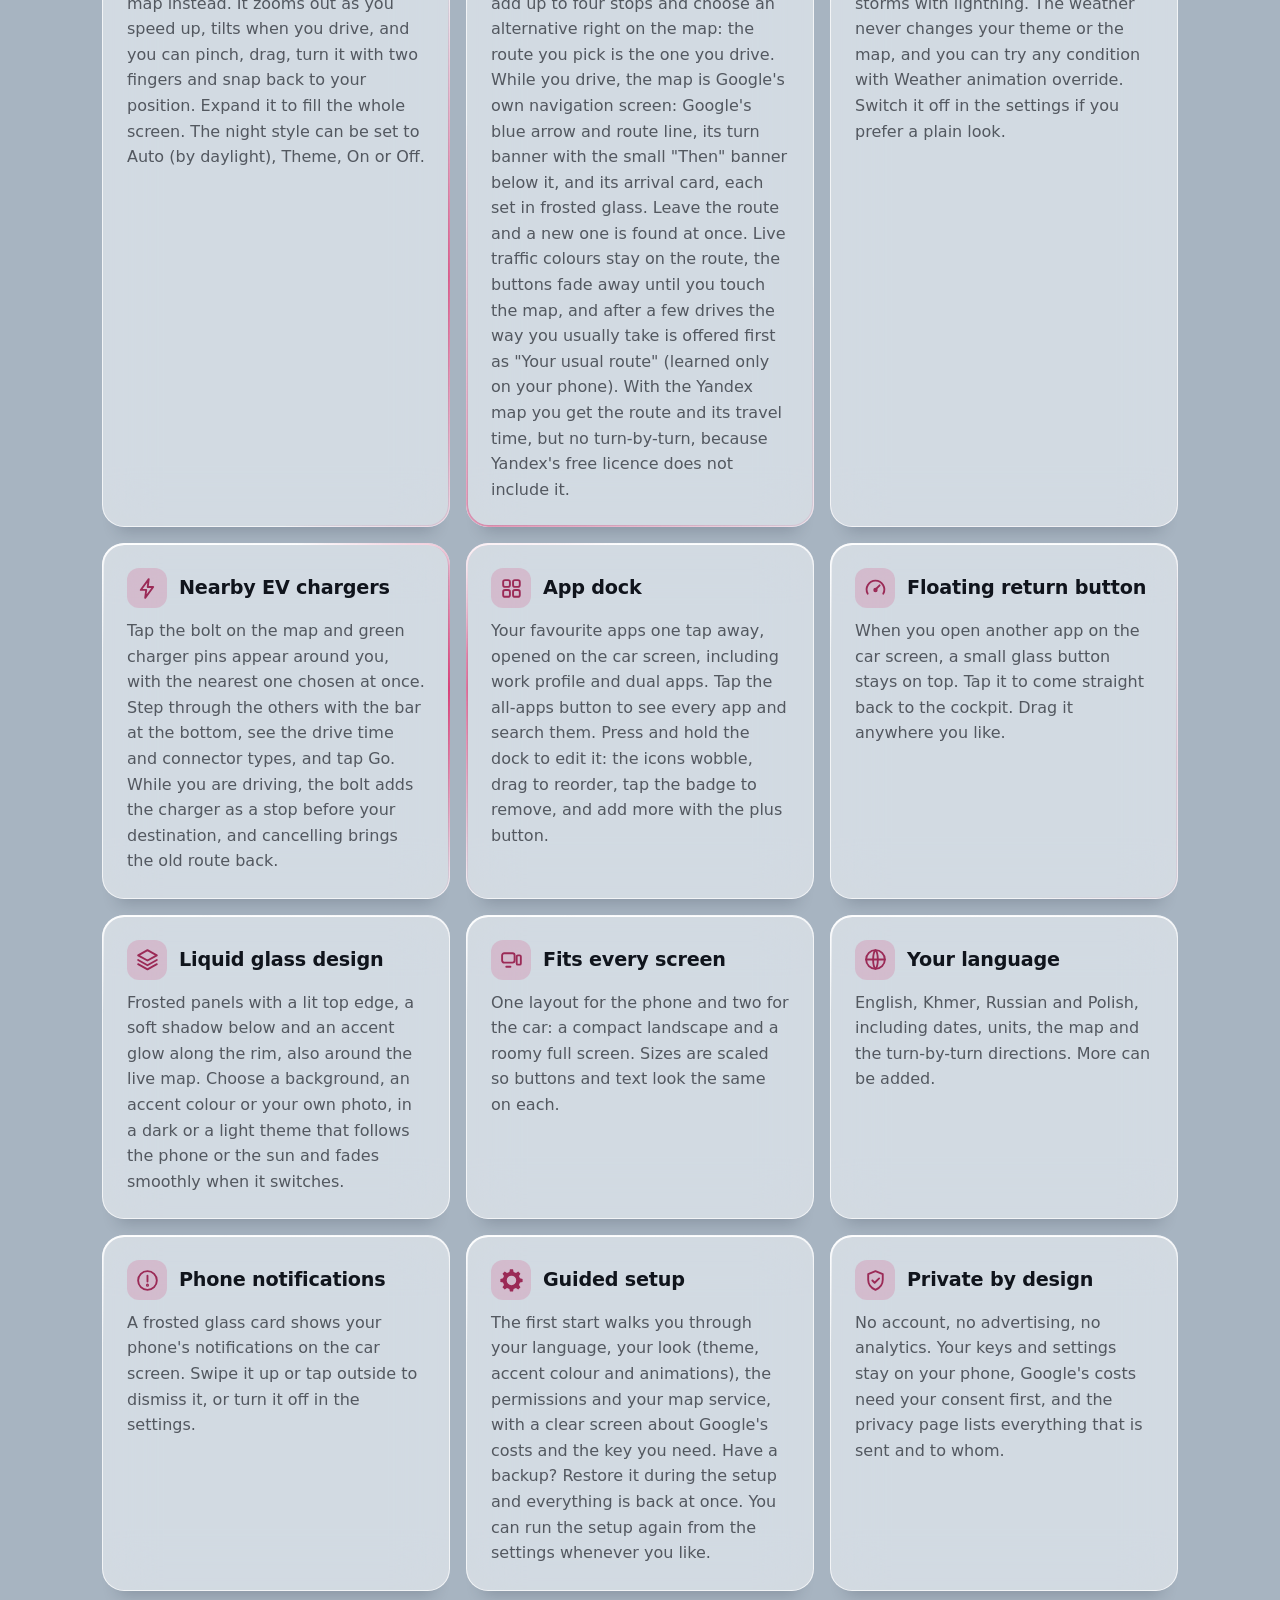
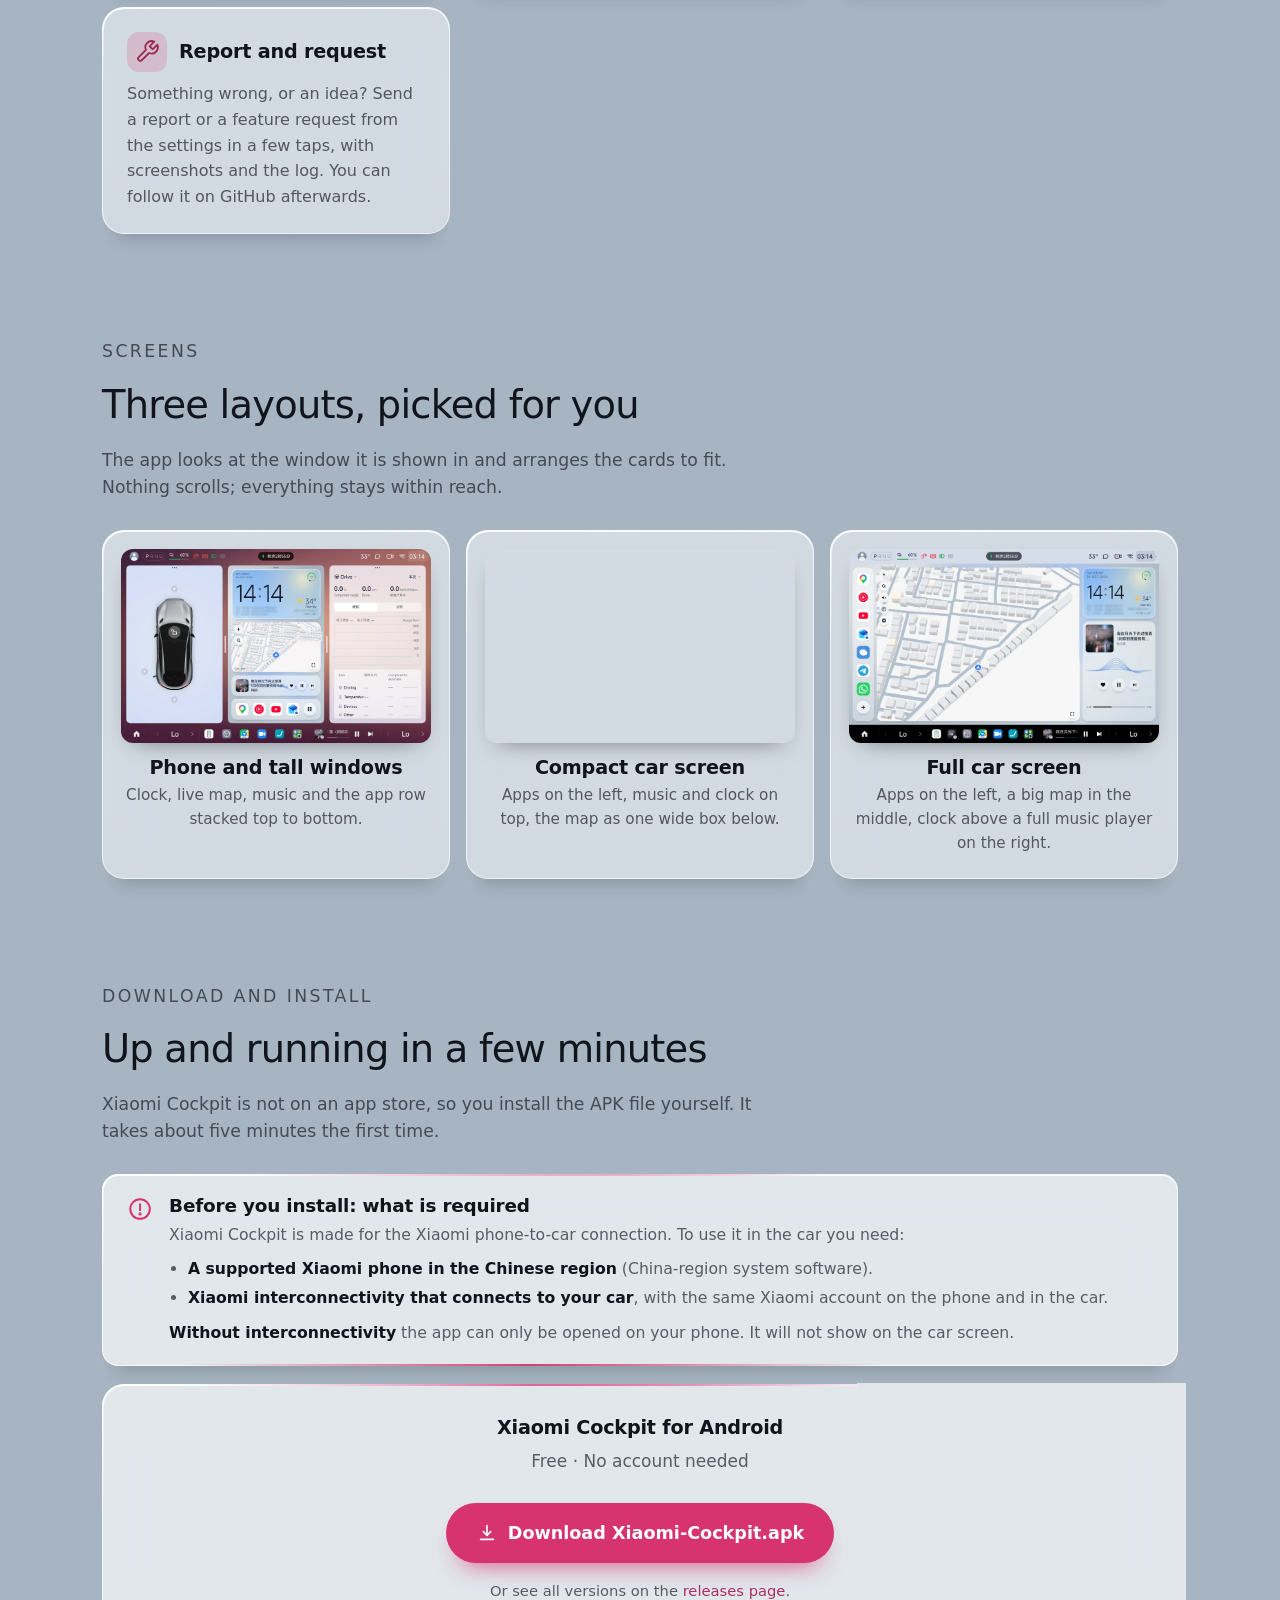
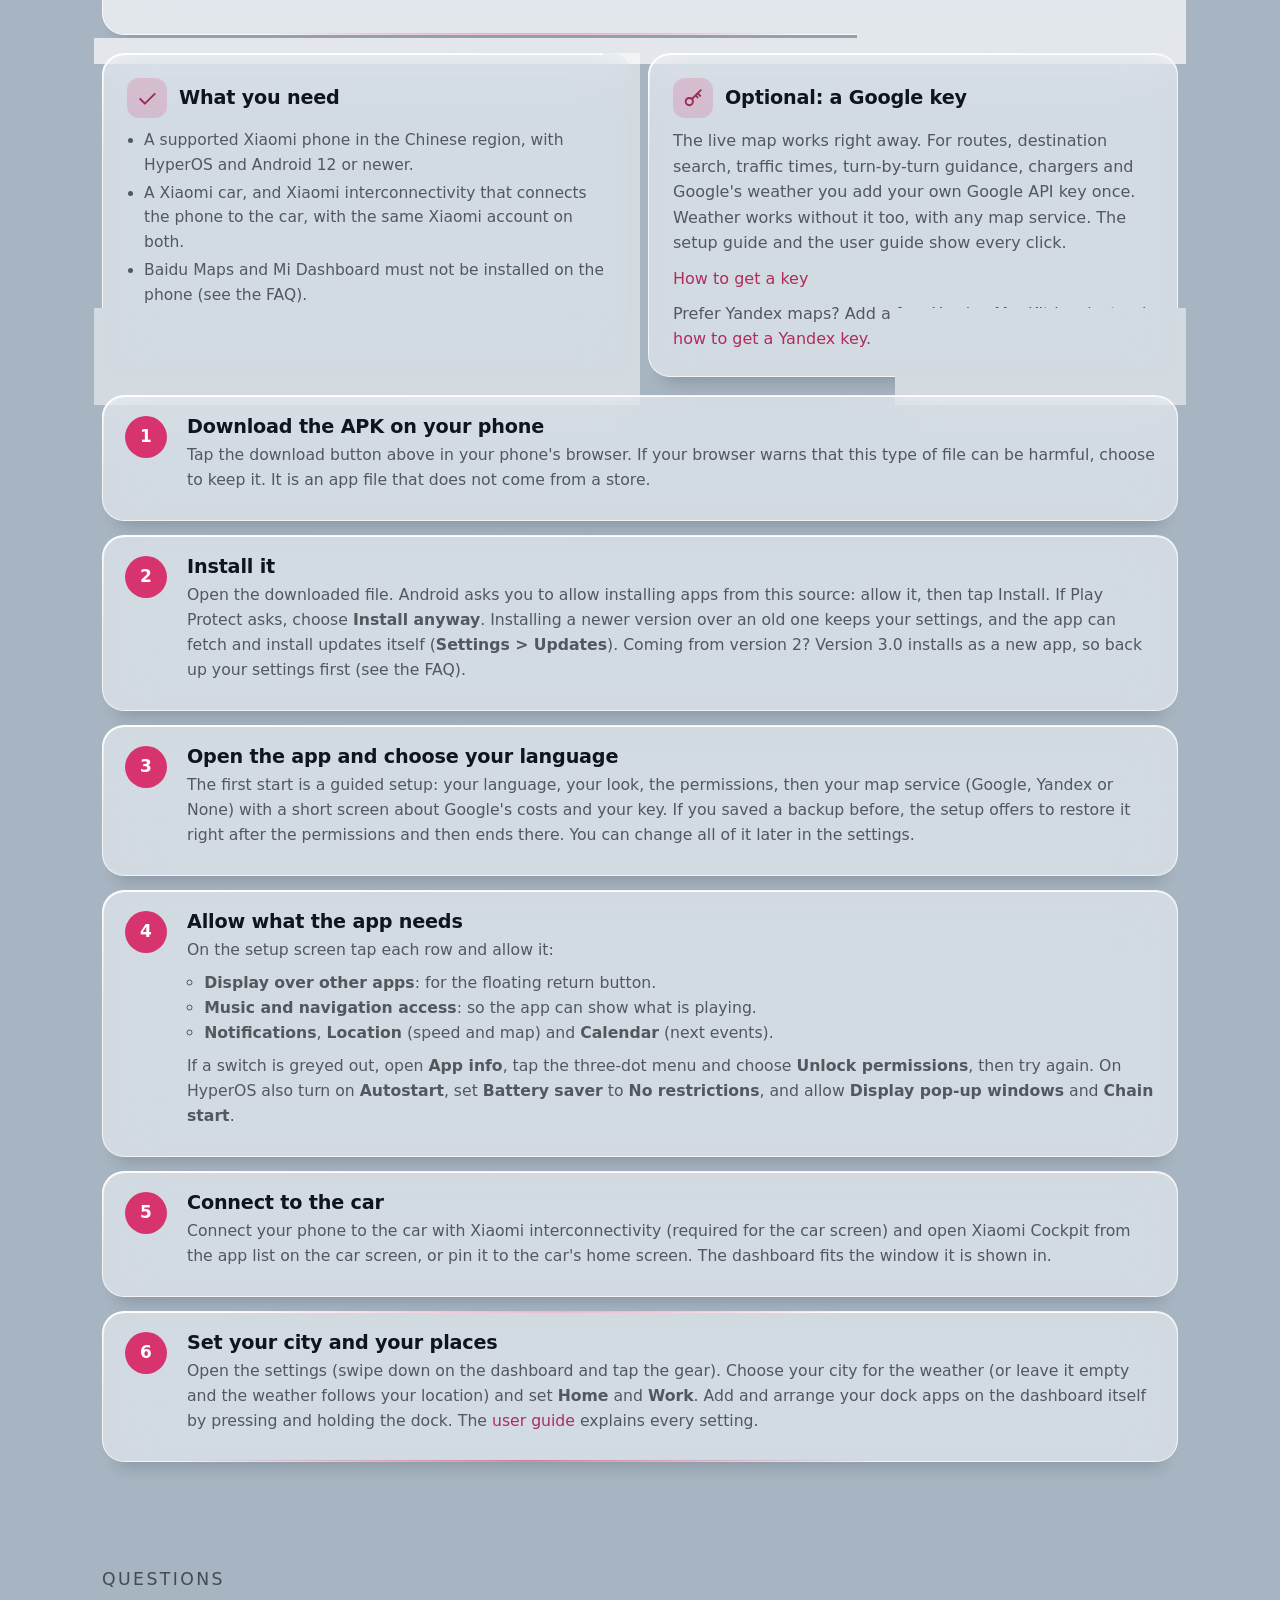
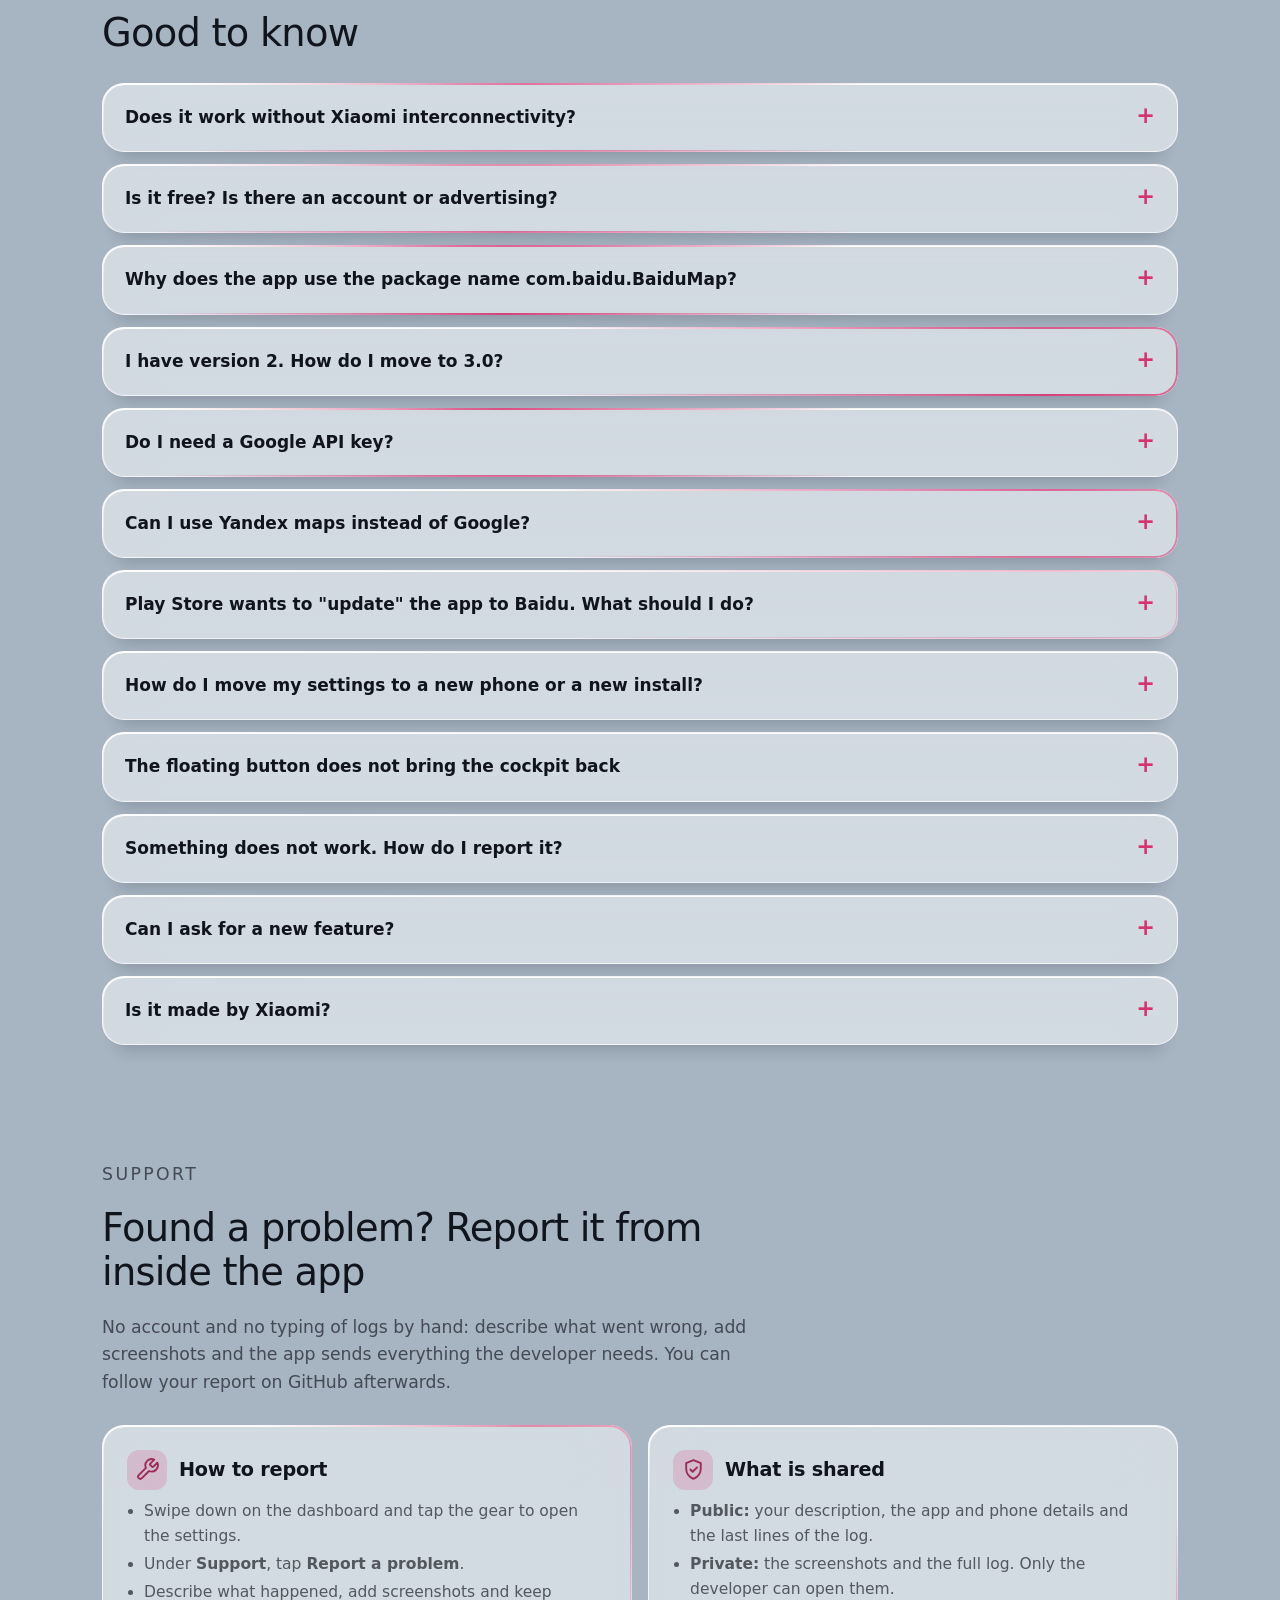
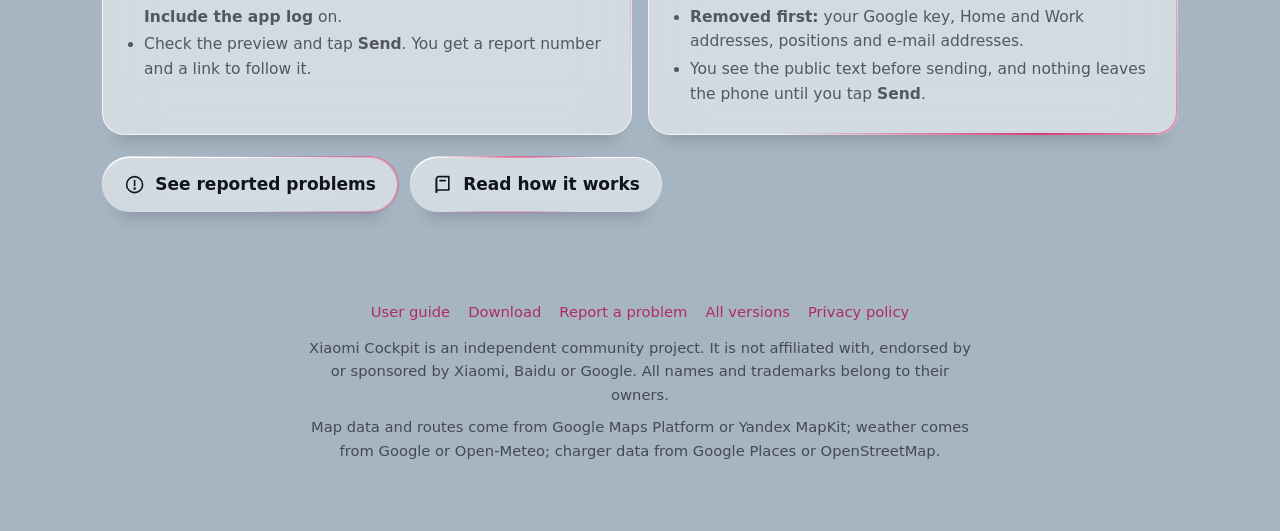
==== commit e0822cd2: "Hero: turn banner and Then tab in the app's latest design Co-Authored-By: Claude Opus 5.5 <noreply@a" ====
--- a/index.html
+++ b/index.html
@@ -15,7 +15,7 @@
 <link rel="icon" href="assets/brand/icon-192.png" type="image/png" sizes="192x192">
 <link rel="apple-touch-icon" href="apple-touch-icon.png">
 <meta property="og:image" content="https://xiaomi-cockpit.github.io/assets/brand/icon-512.png">
-<link rel="stylesheet" href="assets/style.css?v=202610251500">
+<link rel="stylesheet" href="assets/style.css?v=202610251800">
 <script>
   /* set the theme before the page paints, so there is no flash */
   (function () {
@@ -107,11 +107,11 @@
 <g transform="translate(108 190)"><path class="car" d="M0-12 L9 9 L0 4 L-9 9Z"/></g>
 </svg>
               <div class="mbtns"><span class="rb glass bolt"><svg class="ic" viewBox="0 0 24 24" aria-hidden="true"><path d="M13.9 1.9L5.8 13.4h5.5l-1.7 8.7 8.6-12h-5.5z"/></svg></span><span class="rb glass"><svg class="ic" viewBox="0 0 24 24" aria-hidden="true" ><circle cx="10.3" cy="10.3" r="6.2"/><path d="M15.1 15.1l5.1 5.1"/></svg></span><span class="rb glass"><svg class="ic" viewBox="0 0 24 24" aria-hidden="true" ><path class="fl" d="M2.9 9.6h3.8L12 4.8v14.4l-5.3-4.8H2.9z"/><path d="M18.2 6.4v6.4"/><circle class="fl" cx="18.2" cy="17" r="1.3"/></svg></span><span class="rb glass"><svg class="ic" viewBox="0 0 24 24" aria-hidden="true" ><circle cx="12" cy="12" r="9.6" stroke-width="1.8"/><path class="fl" d="M12 5.2l3.2 6.8H8.8z"/><path class="fl dim" d="M12 18.8l3.2-6.8H8.8z"/></svg></span><span class="rb glass"><svg class="ic cog" viewBox="0 0 24 24" aria-hidden="true" ><path d="M9.97 3.85 L10.50 1.31 L13.50 1.31 L14.03 3.85 L16.33 4.80 L18.50 3.37 L20.63 5.50 L19.20 7.67 L20.15 9.97 L22.69 10.50 L22.69 13.50 L20.15 14.03 L19.20 16.33 L20.63 18.50 L18.50 20.63 L16.33 19.20 L14.03 20.15 L13.50 22.69 L10.50 22.69 L9.97 20.15 L7.67 19.20 L5.50 20.63 L3.37 18.50 L4.80 16.33 L3.85 14.03 L1.31 13.50 L1.31 10.50 L3.85 9.97 L4.80 7.67 L3.37 5.50 L5.50 3.37 L7.67 4.80Z M16.56 12 A4.56 4.56 0 1 0 7.44 12 A4.56 4.56 0 1 0 16.56 12Z"/></svg></span></div>
-              <div class="mbanner glass">
-                <span class="turn"><svg class="ic" viewBox="0 0 24 24" aria-hidden="true" ><path d="M9 20V10a4 4 0 0 1 4-4h5M15 3l3 3-3 3"/></svg></span>
+              <div class="turnwrap"><div class="mbanner glass">
+                <span class="turn"><svg class="ic" viewBox="0 0 24 24" aria-hidden="true" ><path d="M8 21V12a4 4 0 0 1 4-4h4"/><path class="fl" d="M15 3.4L21.2 8 15 12.6z"/></svg></span>
                 <div><b>350 m</b><span class="st">Turn right onto <em>Main Street</em></span></div>
               </div>
-              <div class="mthen glass">Then <svg class="ic" viewBox="0 0 24 24" aria-hidden="true" ><path d="M12 19V6M7 11l5-5 5 5"/></svg></div>
+              <div class="mthen glass">Then <svg class="ic" viewBox="0 0 24 24" aria-hidden="true" ><path d="M12 19V6M7 11l5-5 5 5"/></svg></div></div>
               <div class="trip glass"><div class="tm"><b>14 min</b><small>6.2 km · 10:42</small></div></div>
               <div class="gstack"><span class="rb glass"><svg class="ic" viewBox="0 0 24 24" aria-hidden="true" ><path d="M6.2 6.2l11.6 11.6M17.8 6.2L6.2 17.8"/></svg></span><span class="rb glass"><svg class="ic" viewBox="0 0 24 24" aria-hidden="true" ><path d="M12 22V16.3M12 16.3C12 12 17.8 12 17.8 8.6"/><path d="M12 16.3C12 12 6.2 12 6.2 8.6" stroke-dasharray="1.7 2.2" stroke-linecap="butt"/><path d="M17.8 1.4L14.4 8.6H21.2zM6.2 1.4L2.9 8.6H9.6z" fill="currentColor" stroke="none"/></svg></span><span class="rb glass"><svg class="ic" viewBox="0 0 24 24" aria-hidden="true" ><path d="M12 5v14M5 12h14"/></svg></span></div>
               <div class="exp rb glass"><svg class="ic" viewBox="0 0 24 24" aria-hidden="true" ><path d="M3.8 9.6V3.8h5.8M14.4 3.8h5.8v5.8M3.8 14.4v5.8h5.8M20.2 14.4v5.8h-5.8"/></svg></div>
--- a/assets/style.css
+++ b/assets/style.css
@@ -475,3 +475,18 @@
 .il .cv { fill: var(--accent); opacity: .85; } .il .pg { fill: var(--chip); } .il .wv { stroke-width: .9; fill: none; }
 .il .gb { fill: var(--glass-strong); stroke: var(--rim); stroke-width: .8; }
 .il .gr { fill: var(--chip); } .il .gl { fill: var(--text); opacity: .8; }
+
+/* Google's turn banner (3.0.1 design): the top piece and the "Then" tab under it are one shape: a straight left edge,
+   square corners where they join, the tab only as wide as its text, a little darker, joined edge to edge */
+.turnwrap { position: absolute; left: 8px; top: 8px; max-width: 64%; display: flex; flex-direction: column; align-items: flex-start; z-index: 2; transition: opacity .4s; }
+.turnwrap .mbanner, .turnwrap .mthen { position: relative; left: auto; top: auto; max-width: none; }
+.turnwrap .mbanner { z-index: 1; border-radius: 14px 14px 14px 0; padding: 10px 14px 10px 10px; gap: 10px; box-shadow: inset 0 1px 0 var(--lit); }
+.turnwrap .mbanner .turn { width: 34px; height: 34px; background: none; border-radius: 0; }
+.turnwrap .mbanner .turn .ic { width: 30px; height: 30px; stroke-width: 3.2; stroke-linecap: butt; }
+.turnwrap .mbanner .turn .fl { fill: currentColor; stroke: none; }
+.turnwrap .mbanner b { font-size: 1.15rem; }
+.turnwrap .mthen { margin-top: -1px; padding: 5px 12px 5px 10px; border-radius: 0 0 10px 10px; --r: 0 0 10px 10px; border-top: 0; gap: 5px; font-size: .66rem; font-weight: 600;
+  background-image: linear-gradient(rgba(0,0,0,.15), rgba(0,0,0,.15)); }
+:root[data-theme="light"] .turnwrap .mthen { background-image: linear-gradient(rgba(0,0,0,.08), rgba(0,0,0,.08)); }
+.turnwrap .mthen::after { display: none; }
+@media (max-width: 560px) { .turnwrap { max-width: 70%; } .turnwrap .mthen { padding: 3px 8px; } .turnwrap .mbanner { padding: 6px; } }
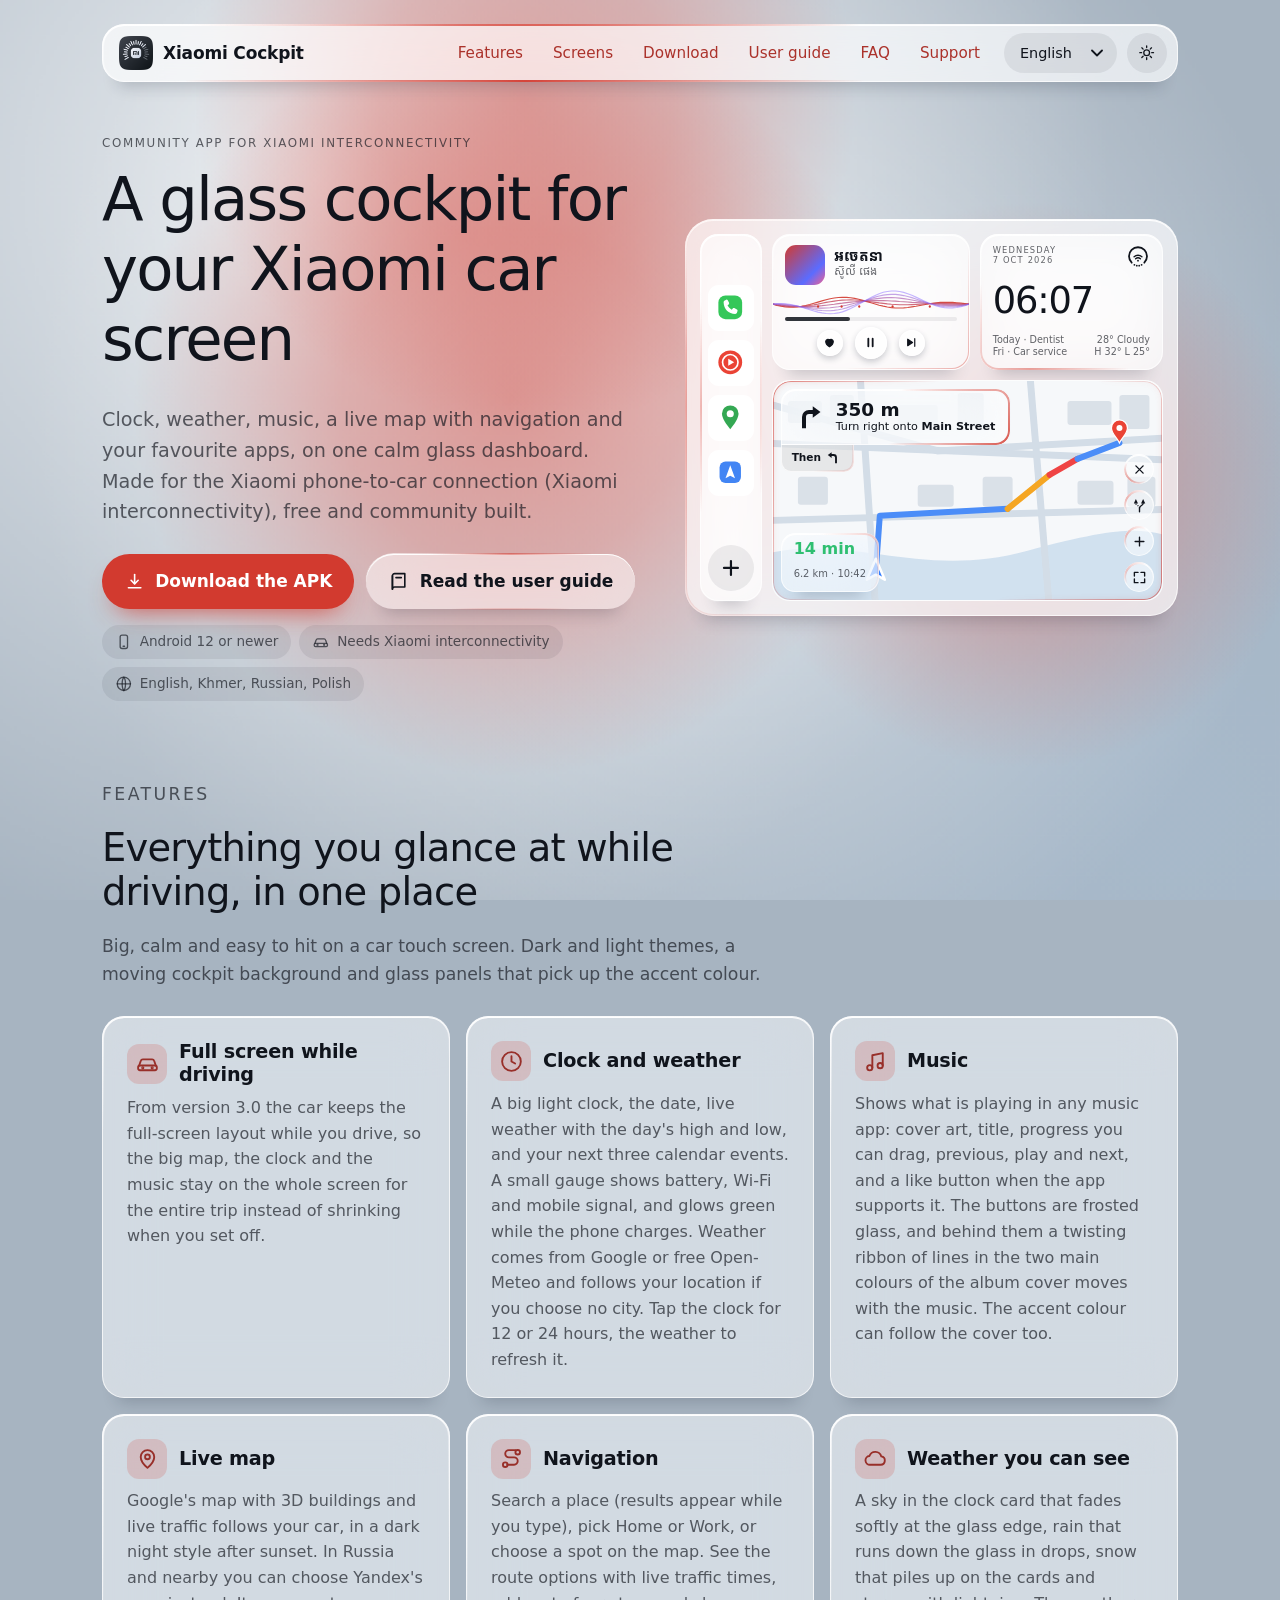
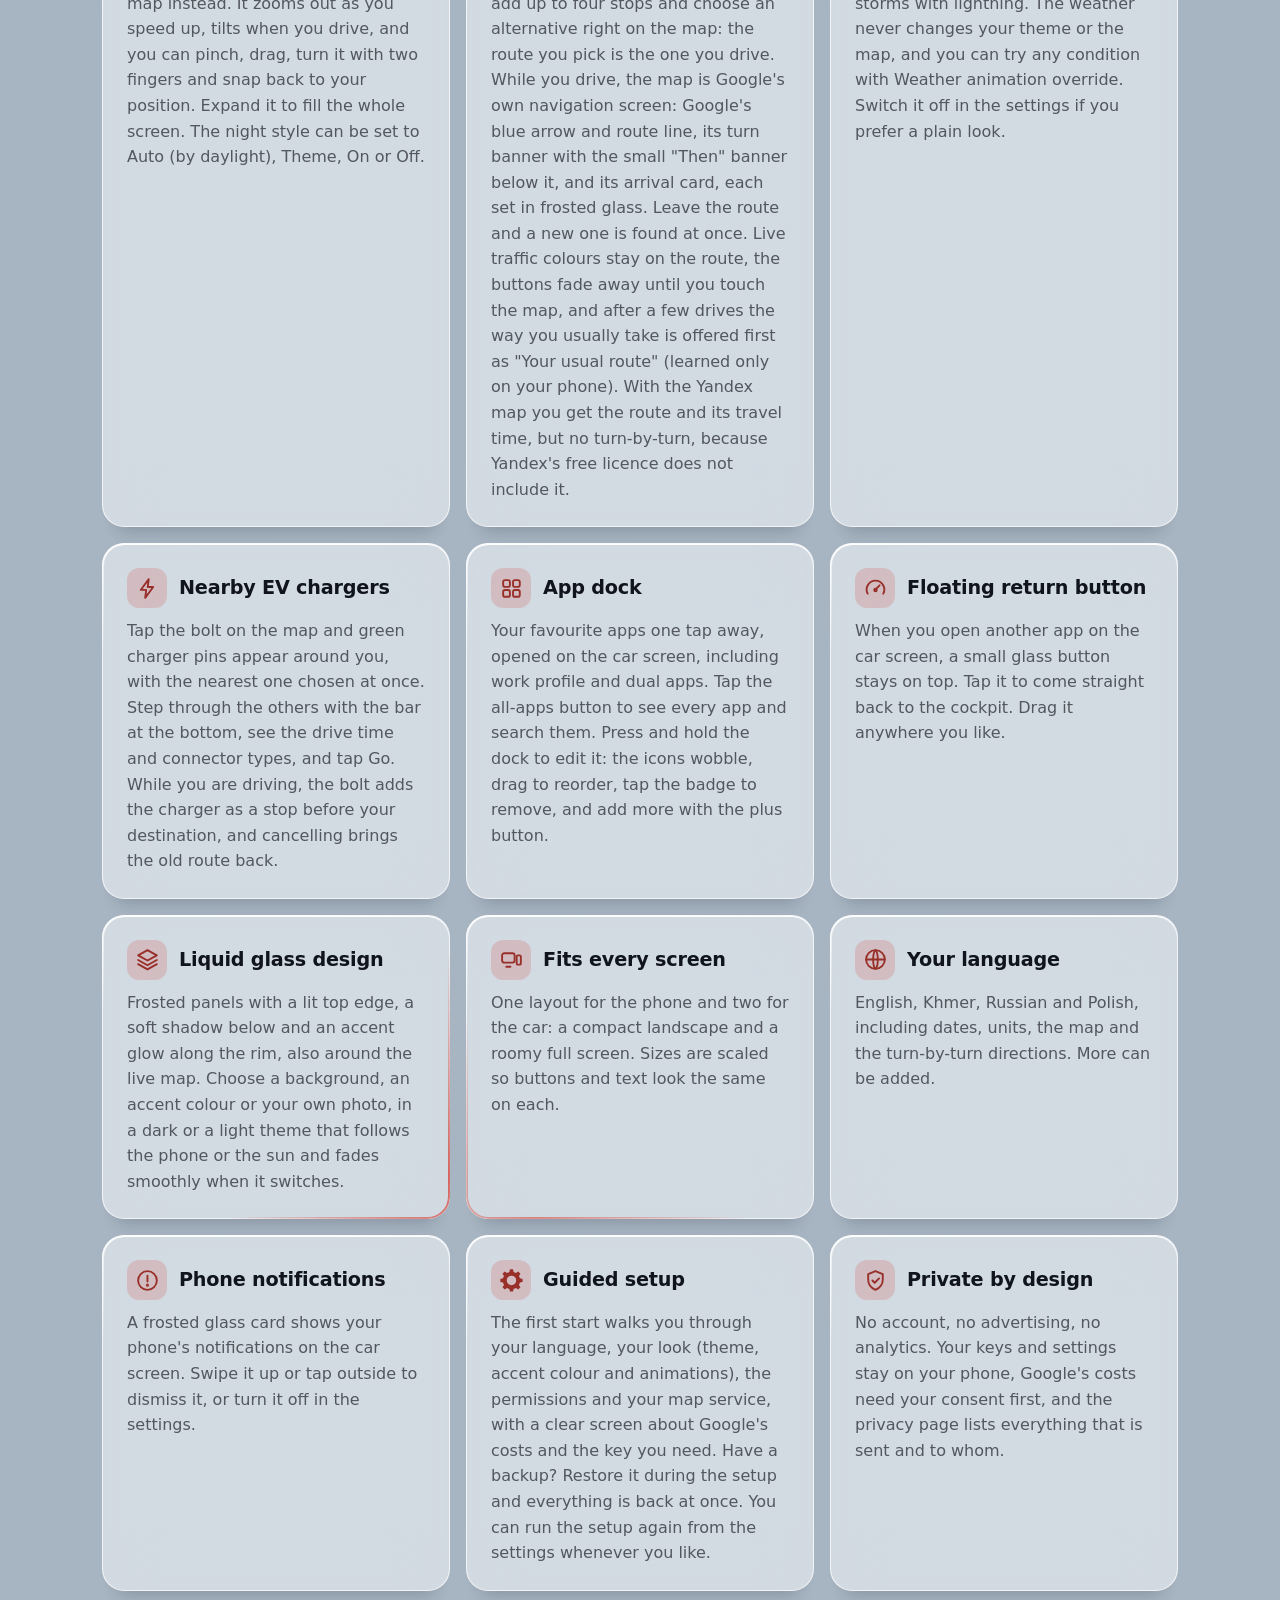
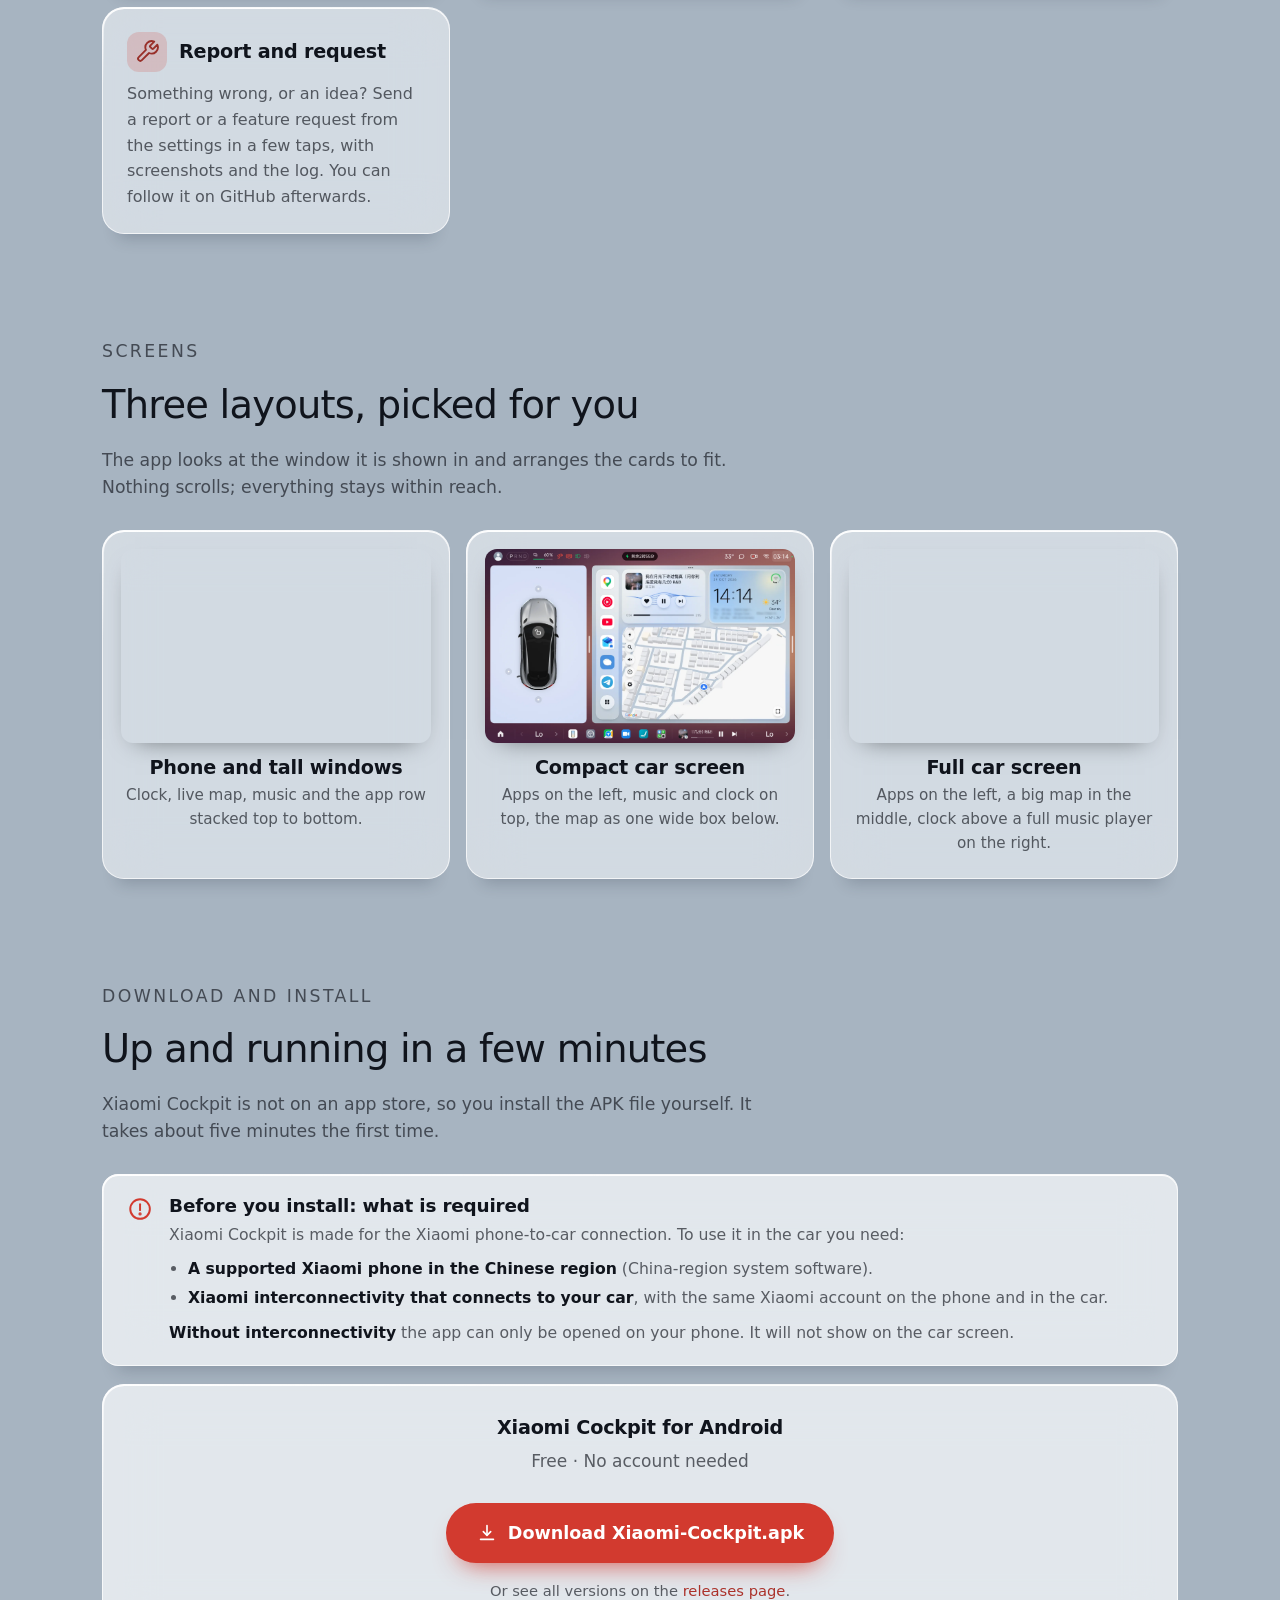
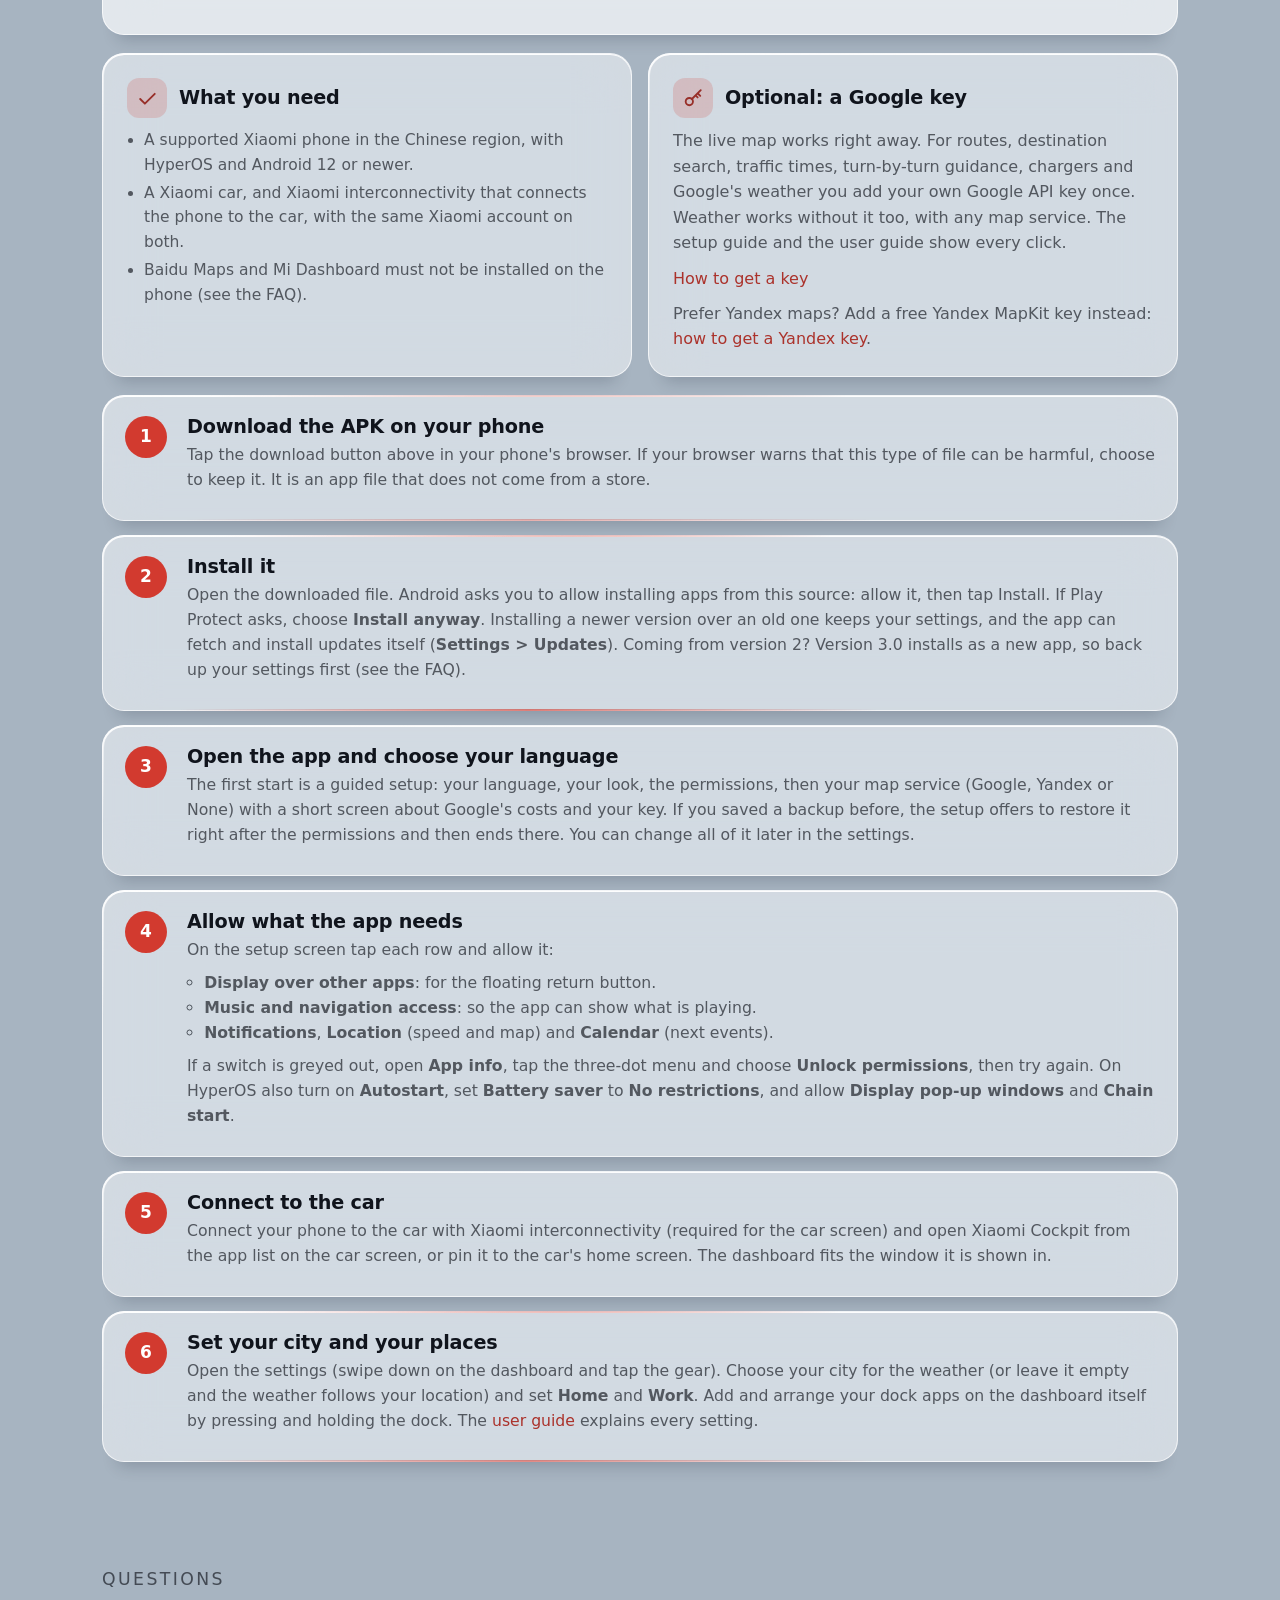
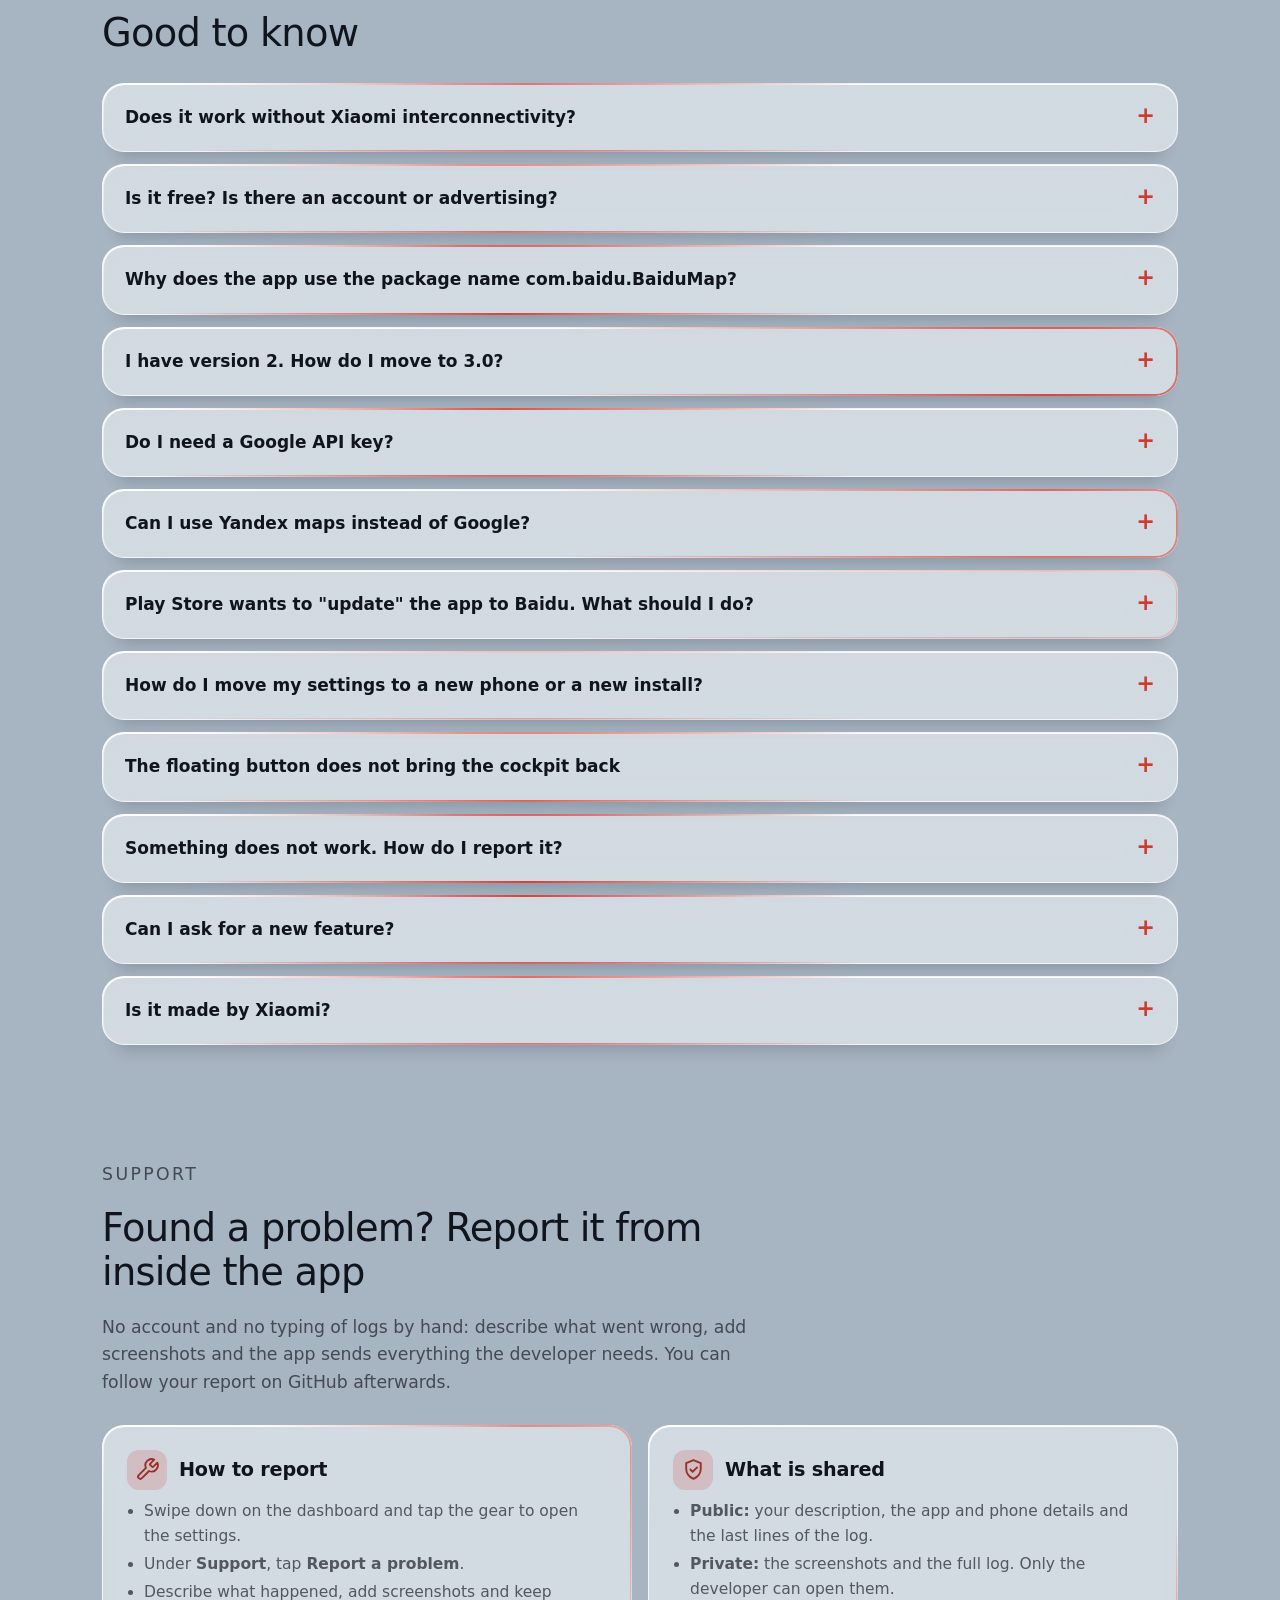
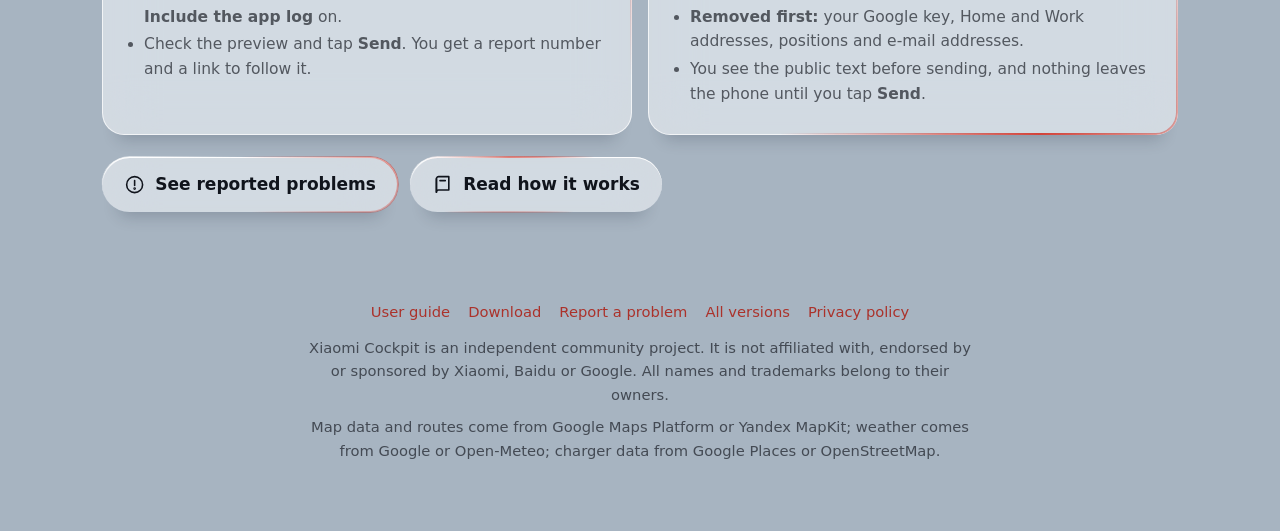
==== commit 2dfa4ab3: "Hero: rain and clear-sky scenes, Then tab shows a left turn" ====
--- a/index.html
+++ b/index.html
@@ -15,7 +15,7 @@
 <link rel="icon" href="assets/brand/icon-192.png" type="image/png" sizes="192x192">
 <link rel="apple-touch-icon" href="apple-touch-icon.png">
 <meta property="og:image" content="https://xiaomi-cockpit.github.io/assets/brand/icon-512.png">
-<link rel="stylesheet" href="assets/style.css?v=202610251800">
+<link rel="stylesheet" href="assets/style.css?v=202610252100">
 <script>
   /* set the theme before the page paints, so there is no flash */
   (function () {
@@ -89,9 +89,10 @@
                 </div>
               </div>
               <div class="mclock glass">
+                <div class="wsky" aria-hidden="true"><i class="sun"></i><i class="cl c1"></i><i class="cl c2"></i><i class="cl c3"></i><span class="drops"><i class="dp" style="left:12%;top:22%;--s:5px;animation-delay:-0s"></i><i class="dp" style="left:30%;top:60%;--s:4px;animation-delay:-0.4s"></i><i class="dp run" style="left:46%;top:18%;--s:6px;animation-delay:-1.1s"></i><i class="dp" style="left:63%;top:44%;--s:4px;animation-delay:-0.7s"></i><i class="dp" style="left:80%;top:70%;--s:5px;animation-delay:-1.6s"></i><i class="dp run" style="left:88%;top:26%;--s:6px;animation-delay:-0.2s"></i><i class="dp" style="left:22%;top:82%;--s:3px;animation-delay:-0.9s"></i><i class="dp" style="left:55%;top:78%;--s:4px;animation-delay:-1.3s"></i><i class="dp" style="left:72%;top:14%;--s:3px;animation-delay:-0.5s"></i><i class="dp" style="left:38%;top:40%;--s:3px;animation-delay:-1.8s"></i></span></div>
                 <div class="mc-top"><span class="tiny">Wednesday<br>7 Oct 2026</span><svg class="gauge" viewBox="0 0 40 40" aria-hidden="true"><path d="M9.5 29.5A15 15 0 1 1 30.5 29.5" class="ring"/><path d="M13.5 19.5a9.5 9.5 0 0 1 13 0M16 23a6 6 0 0 1 8 0" class="wifi"/><circle cx="20" cy="26.2" r="1.5"/><g class="dots"><circle cx="14" cy="33" r="1.5"/><circle cx="18" cy="34.4" r="1.5"/><circle cx="22" cy="34.4" r="1.5"/><circle cx="26" cy="33" r="1.5"/></g></svg></div>
                 <div class="t" id="mock-time">10:28</div>
-                <div class="w"><span class="ev1">Today · Dentist<br>Fri · Car service</span><span class="wx">28° Cloudy<br>H 32° L 25°</span></div>
+                <div class="w"><span class="ev1">Today · Dentist<br>Fri · Car service</span><span class="wx" translate="no"><span class="w-c">28° Cloudy</span><span class="w-r">25° Rain</span><span class="w-s">33° Sunny</span><br>H 32° L 25°</span></div>
               </div>
             </div>
             <div class="mmap">
@@ -111,7 +112,7 @@
                 <span class="turn"><svg class="ic" viewBox="0 0 24 24" aria-hidden="true" ><path d="M8 21V12a4 4 0 0 1 4-4h4"/><path class="fl" d="M15 3.4L21.2 8 15 12.6z"/></svg></span>
                 <div><b>350 m</b><span class="st">Turn right onto <em>Main Street</em></span></div>
               </div>
-              <div class="mthen glass">Then <svg class="ic" viewBox="0 0 24 24" aria-hidden="true" ><path d="M12 19V6M7 11l5-5 5 5"/></svg></div></div>
+              <div class="mthen glass">Then <svg class="ic" viewBox="0 0 24 24" aria-hidden="true" ><path d="M16 21V12a4 4 0 0 0-4-4H8"/><path class="fl" d="M9 3.4L2.8 8 9 12.6z"/></svg></div></div>
               <div class="trip glass"><div class="tm"><b>14 min</b><small>6.2 km · 10:42</small></div></div>
               <div class="gstack"><span class="rb glass"><svg class="ic" viewBox="0 0 24 24" aria-hidden="true" ><path d="M6.2 6.2l11.6 11.6M17.8 6.2L6.2 17.8"/></svg></span><span class="rb glass"><svg class="ic" viewBox="0 0 24 24" aria-hidden="true" ><path d="M12 22V16.3M12 16.3C12 12 17.8 12 17.8 8.6"/><path d="M12 16.3C12 12 6.2 12 6.2 8.6" stroke-dasharray="1.7 2.2" stroke-linecap="butt"/><path d="M17.8 1.4L14.4 8.6H21.2zM6.2 1.4L2.9 8.6H9.6z" fill="currentColor" stroke="none"/></svg></span><span class="rb glass"><svg class="ic" viewBox="0 0 24 24" aria-hidden="true" ><path d="M12 5v14M5 12h14"/></svg></span></div>
               <div class="exp rb glass"><svg class="ic" viewBox="0 0 24 24" aria-hidden="true" ><path d="M3.8 9.6V3.8h5.8M14.4 3.8h5.8v5.8M3.8 14.4v5.8h5.8M20.2 14.4v5.8h-5.8"/></svg></div>
@@ -124,6 +125,7 @@
               <div class="xbtn rb glass"><svg class="ic" viewBox="0 0 24 24" aria-hidden="true" ><path d="M6.2 6.2l11.6 11.6M17.8 6.2L6.2 17.8"/></svg></div>
             </div>
           </div>
+          <div class="rain" aria-hidden="true"><i></i><i></i></div>
           <div class="nscrim"></div>
           <div class="notif glass strong"><span class="nic"></span><div><b>Anna</b><span>See you at the station at 6?</span></div></div>
         </div>
@@ -308,6 +310,6 @@
 </footer>
 
 <script src="assets/i18n.js?v=202610221500" defer></script>
-<script src="assets/site.js?v=202610221500" defer></script>
+<script src="assets/site.js?v=202610252100" defer></script>
 </body>
 </html>
--- a/assets/style.css
+++ b/assets/style.css
@@ -490,3 +490,42 @@
 :root[data-theme="light"] .turnwrap .mthen { background-image: linear-gradient(rgba(0,0,0,.08), rgba(0,0,0,.08)); }
 .turnwrap .mthen::after { display: none; }
 @media (max-width: 560px) { .turnwrap { max-width: 70%; } .turnwrap .mthen { padding: 3px 8px; } .turnwrap .mbanner { padding: 6px; } }
+
+/* weather scenes (s-rain, s-sun): the clock card gets a sky that fades at the glass edge; rain also falls faintly over the whole screen
+   and drops sit and run on the clock card's glass, like the app's weather animation */
+.mclock > * { position: relative; z-index: 1; }
+.mclock > .wsky { position: absolute; inset: 0; z-index: 0; border-radius: inherit; overflow: hidden; pointer-events: none; opacity: 0; transition: opacity .6s;
+  -webkit-mask: radial-gradient(130% 130% at 50% 50%, #000 62%, transparent 74%); mask: radial-gradient(130% 130% at 50% 50%, #000 62%, transparent 74%); }
+.s-rain .mclock > .wsky, .s-sun .mclock > .wsky { opacity: 1; }
+.wsky i, .wsky .drops { position: absolute; display: block; transition: opacity .6s; }
+.s-sun .wsky { background: linear-gradient(180deg, rgba(96, 164, 236, .42), rgba(96, 164, 236, .08) 75%); }
+.s-rain .wsky { background: linear-gradient(180deg, rgba(92, 106, 126, .62), rgba(92, 106, 126, .2) 80%); }
+:root[data-theme="light"] .s-rain .wsky { background: linear-gradient(180deg, rgba(120, 134, 154, .55), rgba(120, 134, 154, .15) 80%); }
+.wsky .sun { right: 30%; top: 16%; width: 30px; height: 30px; border-radius: 50%; opacity: 0;
+  background: radial-gradient(circle, #fff6d8 0 40%, #ffd36a 46%, rgba(255, 200, 90, .45) 58%, rgba(255, 200, 90, 0) 72%); transform: scale(2.2); animation: sunb 4s ease-in-out infinite alternate; }
+@keyframes sunb { to { transform: scale(2.45); } }
+.s-sun .wsky .sun { opacity: 1; }
+.wsky .cl { border-radius: 50%; background: rgba(235, 240, 246, .55); filter: blur(7px); opacity: 0; animation: drift 14s linear infinite alternate; }
+.wsky .c1 { width: 46%; height: 34%; left: -6%; top: -8%; } .wsky .c2 { width: 52%; height: 38%; left: 34%; top: -14%; animation-delay: -5s; }
+.wsky .c3 { width: 40%; height: 30%; left: 70%; top: 2%; animation-delay: -9s; }
+@keyframes drift { to { translate: 14px 0; } }
+.s-rain .wsky .cl { opacity: 1; background: rgba(150, 162, 178, .6); }
+.s-sun .wsky .c2 { opacity: .55; width: 34%; height: 22%; left: 8%; top: 6%; }
+.wsky .drops { inset: 0; opacity: 0; } .s-rain .wsky .drops { opacity: 1; }
+.wsky .dp { width: var(--s); height: calc(var(--s) * 1.15); border-radius: 50% 50% 48% 48% / 56% 56% 44% 44%;
+  background: radial-gradient(circle at 50% 70%, rgba(255, 255, 255, .55) 0 22%, rgba(255, 255, 255, 0) 38%), radial-gradient(circle at 50% 30%, rgba(0, 0, 0, .28) 0 30%, rgba(0, 0, 0, 0) 55%);
+  box-shadow: inset 0 -1px 0 rgba(255, 255, 255, .35); }
+.wsky .dp.run { animation: run 2.6s cubic-bezier(.5, 0, .9, .6) infinite; }
+@keyframes run { 0%, 35% { translate: 0 0; } 100% { translate: 0 60px; opacity: 0; } }
+.rain { position: absolute; inset: 0; border-radius: 16px; overflow: hidden; pointer-events: none; z-index: 15; opacity: 0; transition: opacity .6s; }
+.rain i { position: absolute; left: 0; right: 0; top: -120px; bottom: 0; background: url("data:image/svg+xml,%3Csvg xmlns='http://www.w3.org/2000/svg' width='90' height='120'%3E%3Cg stroke='white' stroke-linecap='round' fill='none'%3E%3Cpath d='M12 8l-2 16' stroke-width='1' stroke-opacity='.8'/%3E%3Cpath d='M48 40l-2.4 20' stroke-width='1.1' stroke-opacity='.65'/%3E%3Cpath d='M78 14l-1.6 12' stroke-width='.9' stroke-opacity='.7'/%3E%3Cpath d='M30 76l-2 17' stroke-width='1' stroke-opacity='.75'/%3E%3Cpath d='M66 88l-1.8 14' stroke-width='.9' stroke-opacity='.6'/%3E%3Cpath d='M86 60l-2 15' stroke-width='1' stroke-opacity='.55'/%3E%3C/g%3E%3C/svg%3E") repeat; animation: fall .55s linear infinite; }
+.rain i + i { background-size: 130px 170px; top: -170px; opacity: .6; animation-duration: .8s; background-position: 40px 20px; }
+@keyframes fall { to { transform: translateY(120px); } }
+.rain i + i { animation-name: fall2; } @keyframes fall2 { to { transform: translateY(170px); } }
+.s-rain .rain { opacity: .28; }
+:root[data-theme="light"] .rain i { filter: invert(.55); } :root[data-theme="light"] .s-rain .rain { opacity: .35; }
+.mclock .wx .w-r, .mclock .wx .w-s, .s-rain .mclock .wx .w-c, .s-sun .mclock .wx .w-c { display: none; }
+.s-rain .mclock .wx .w-r, .s-sun .mclock .wx .w-s { display: inline; }
+.s-rain .mbanner, .s-rain .mthen, .s-rain .trip, .s-sun .mbanner, .s-sun .mthen, .s-sun .trip,
+.s-rain .routeg, .s-rain .stop, .s-rain .pinred, .s-sun .routeg, .s-sun .stop, .s-sun .pinred { opacity: 0; }
+.turnwrap .mthen .ic { width: 15px; height: 15px; stroke-width: 3; stroke-linecap: butt; } .turnwrap .mthen .fl { fill: currentColor; stroke: none; }
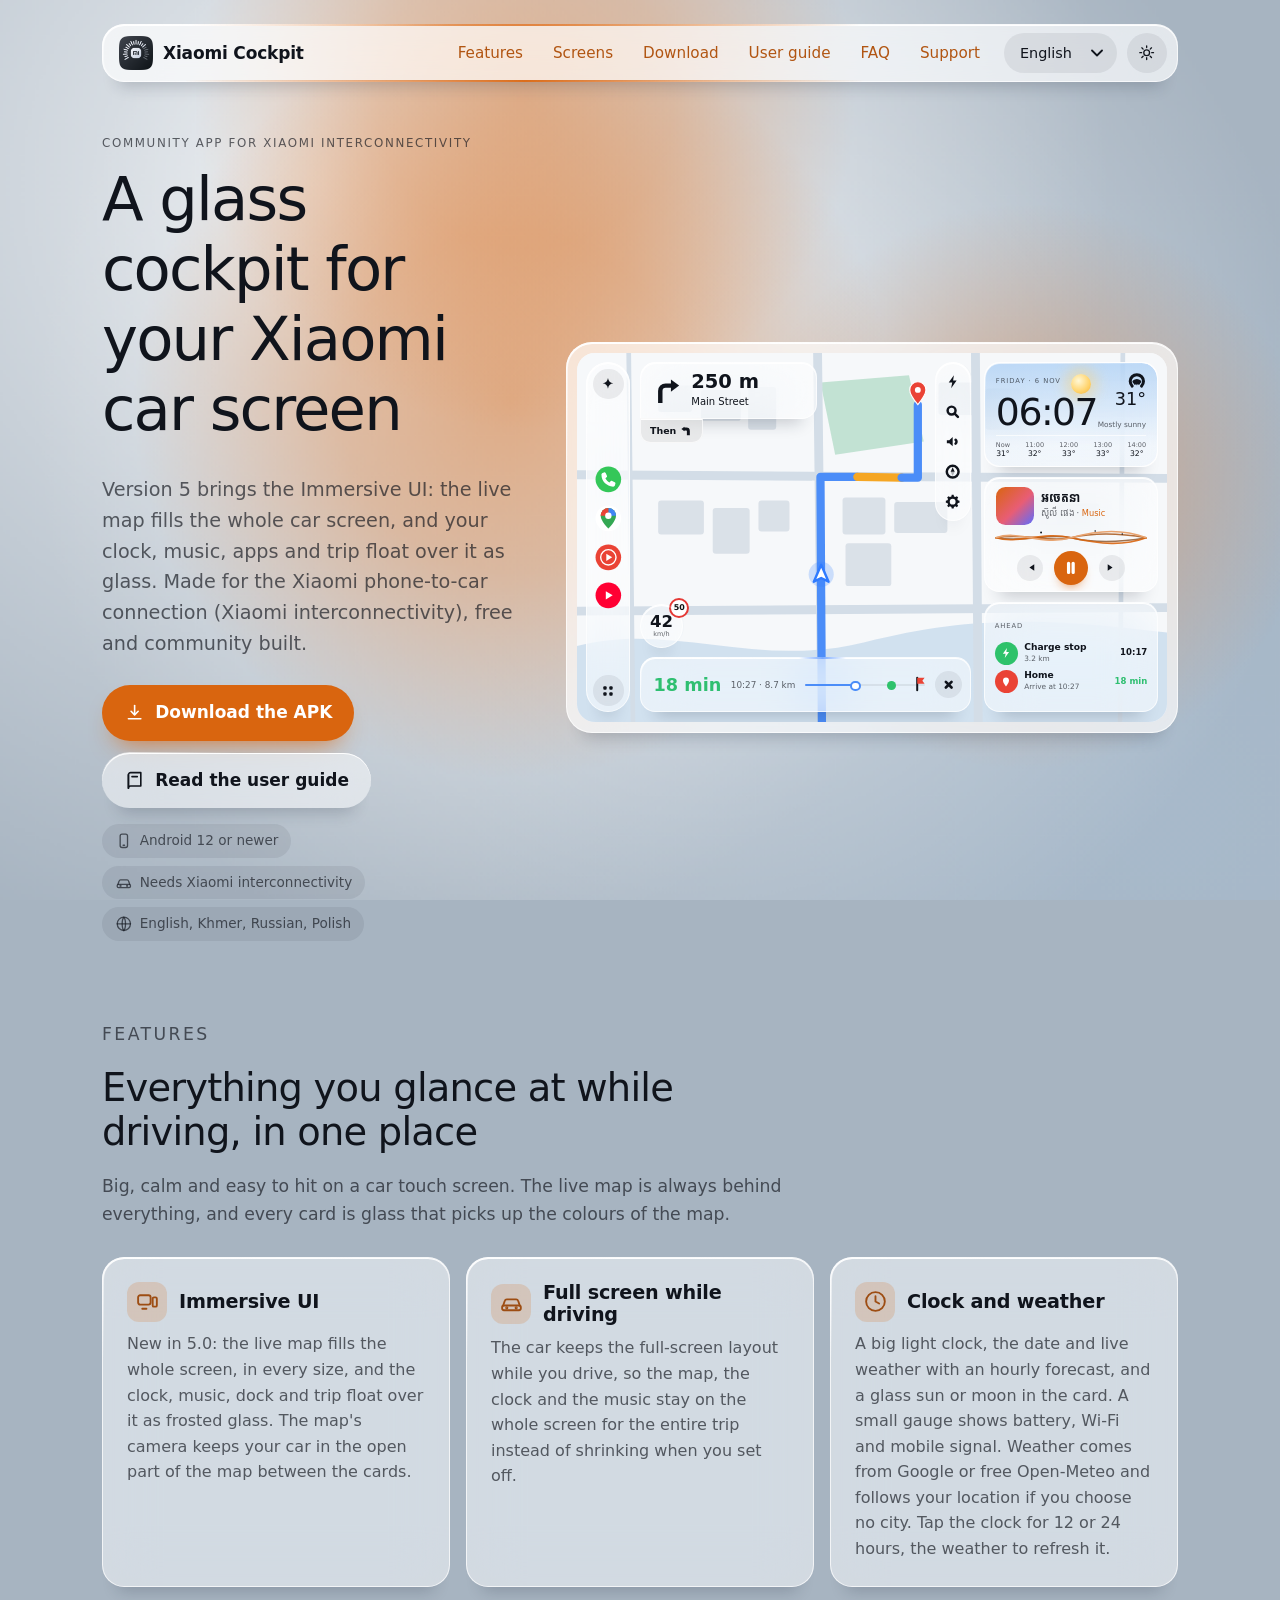
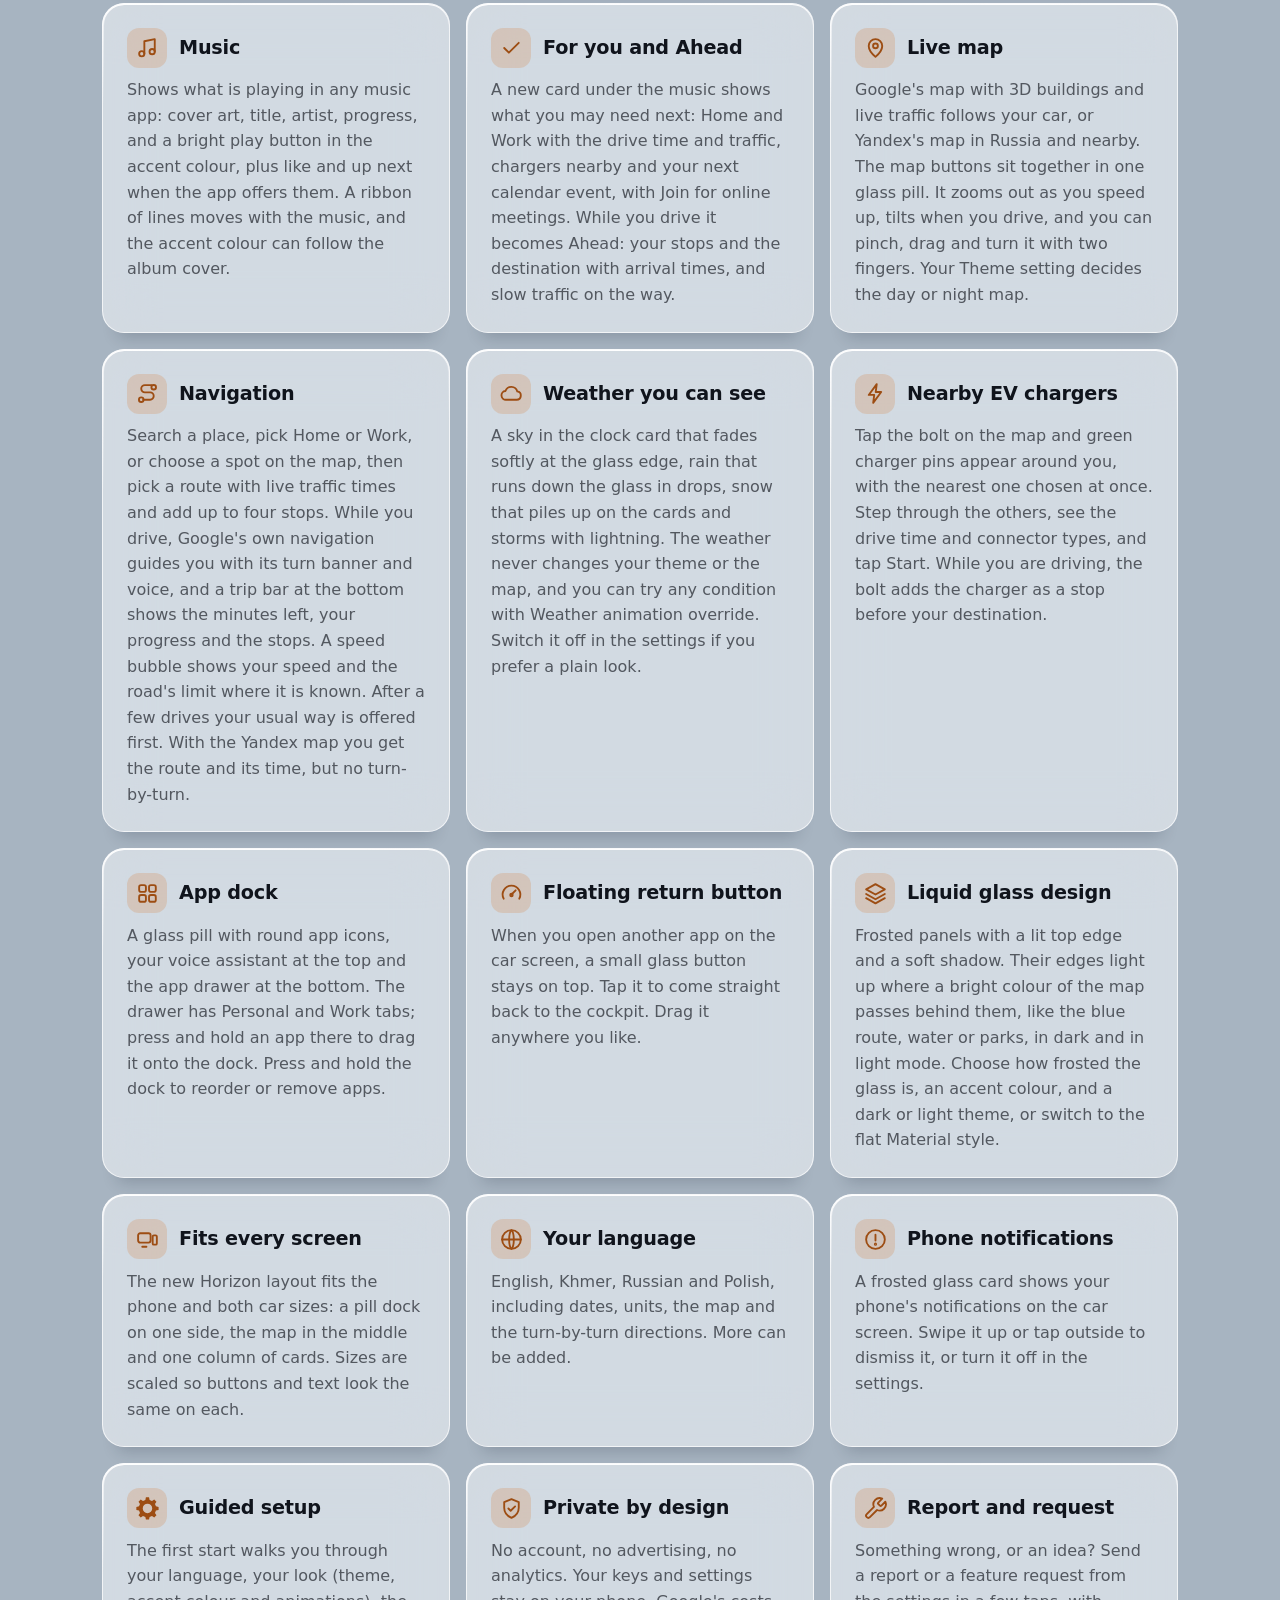
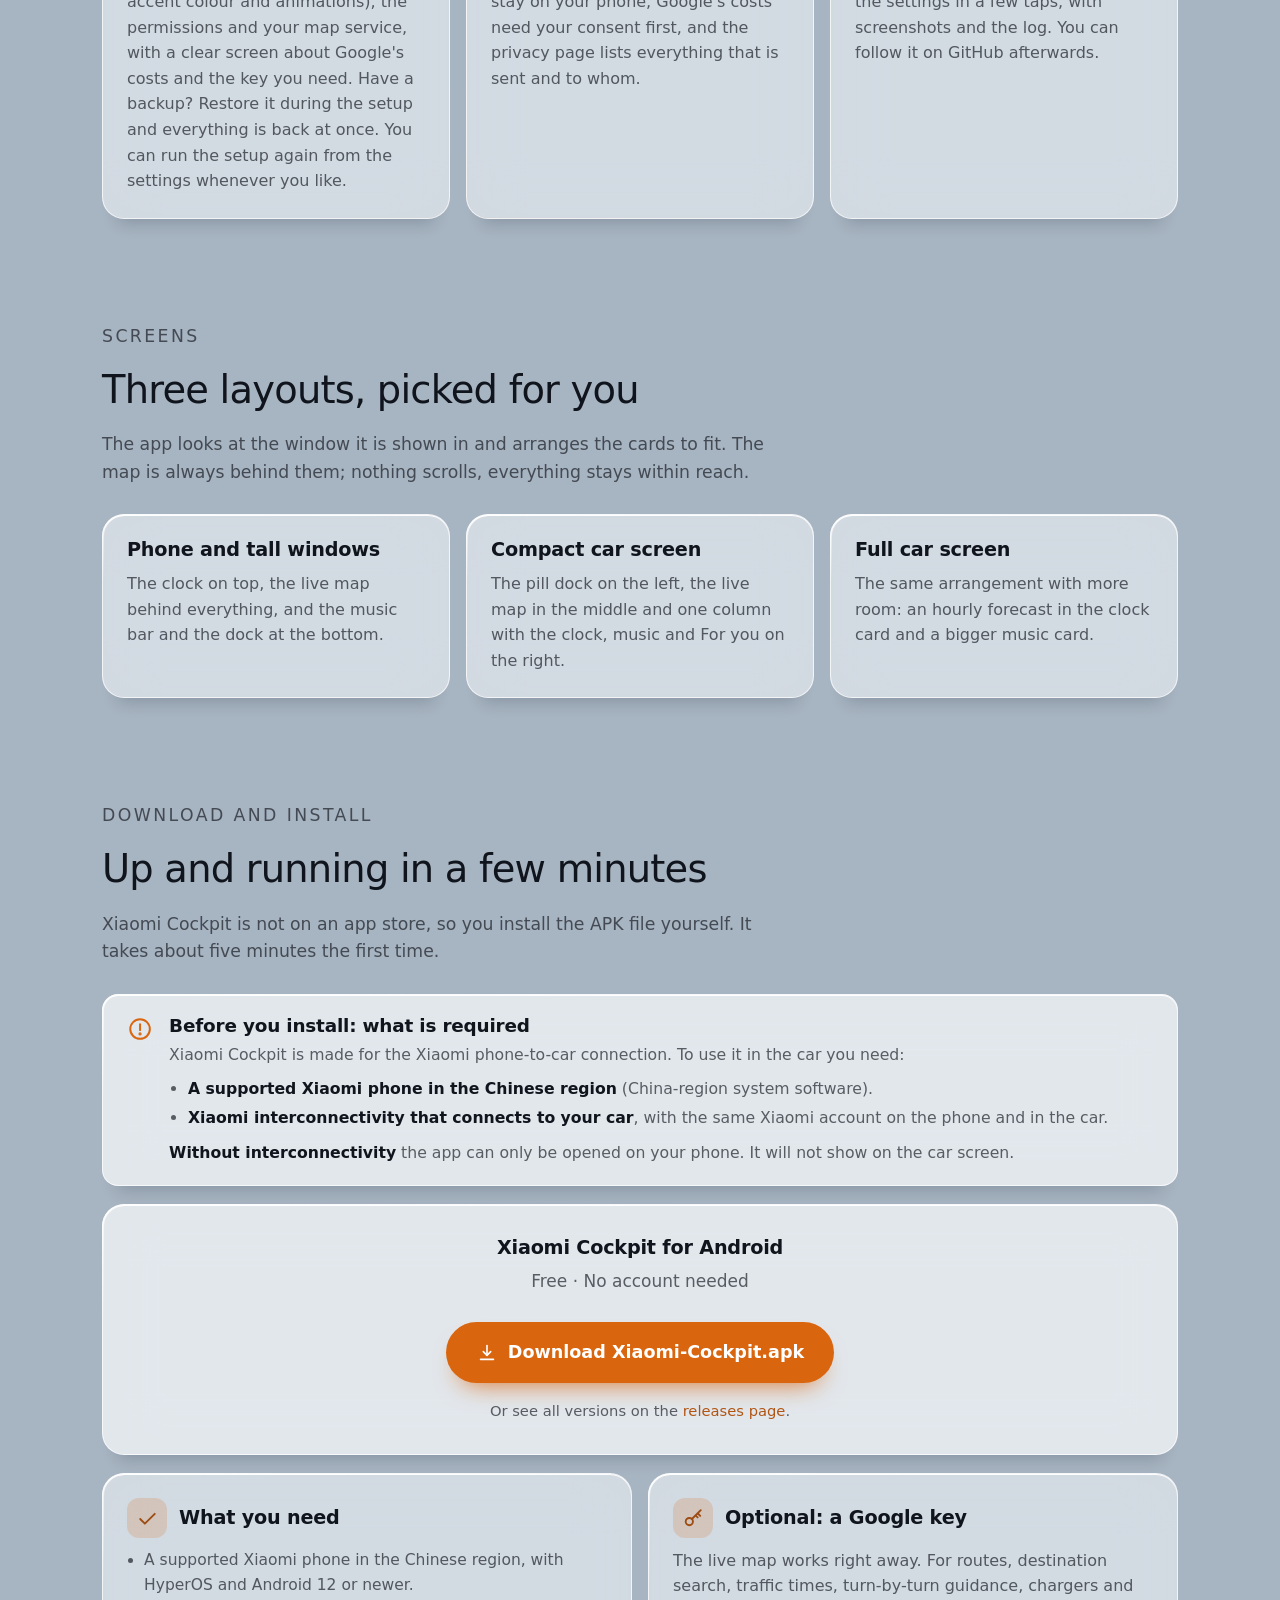
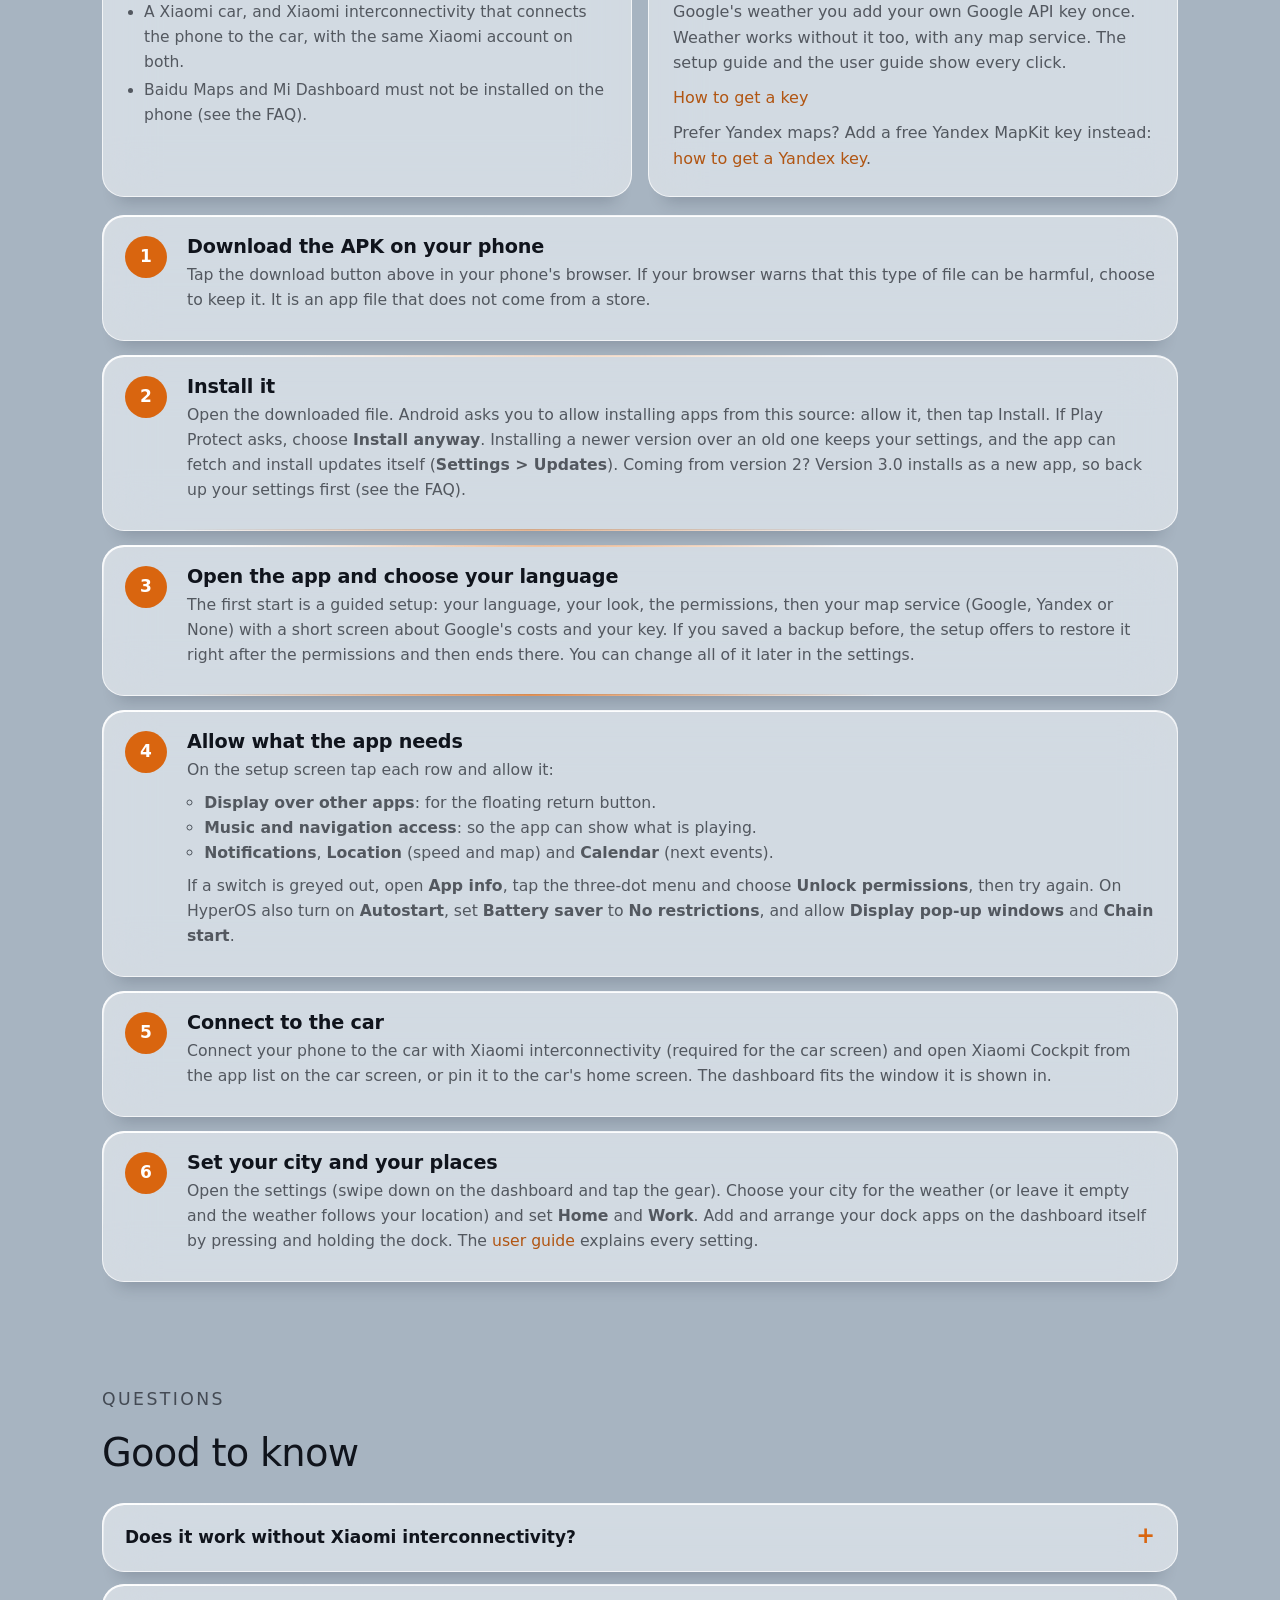
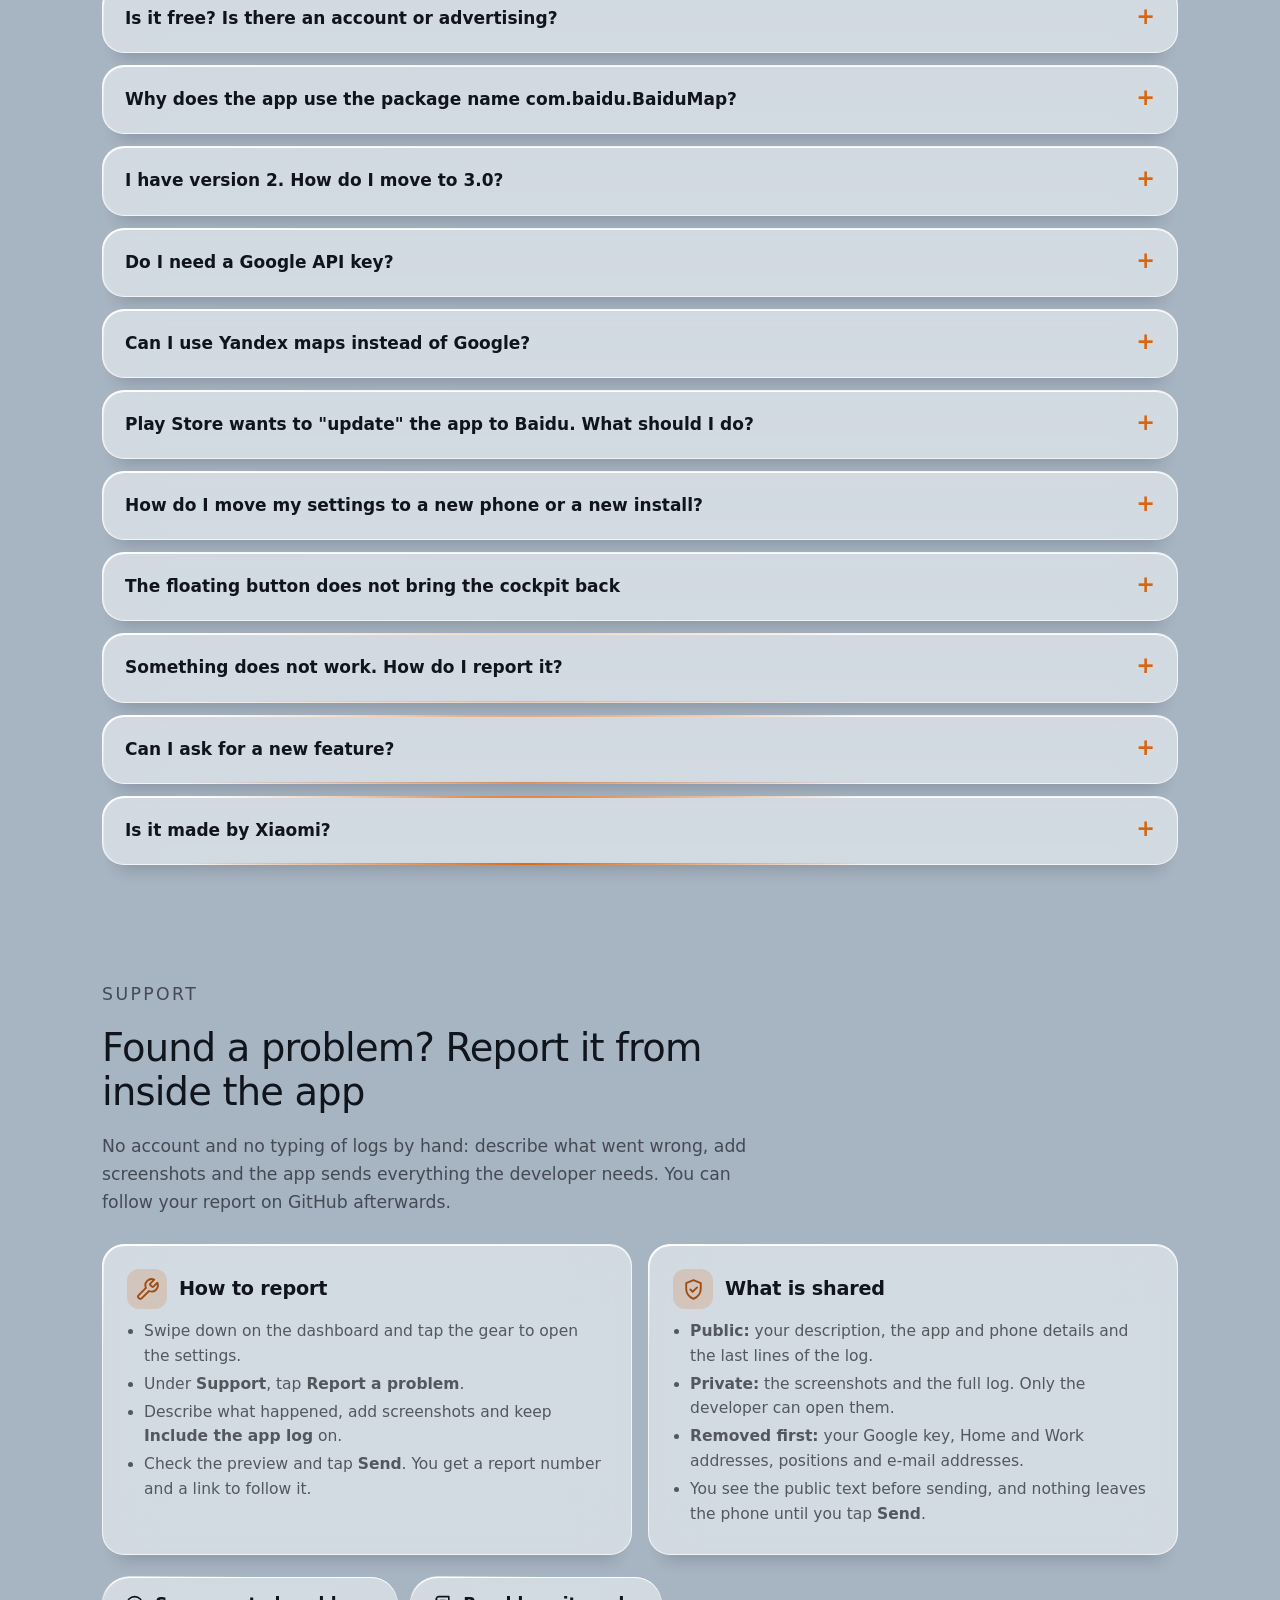
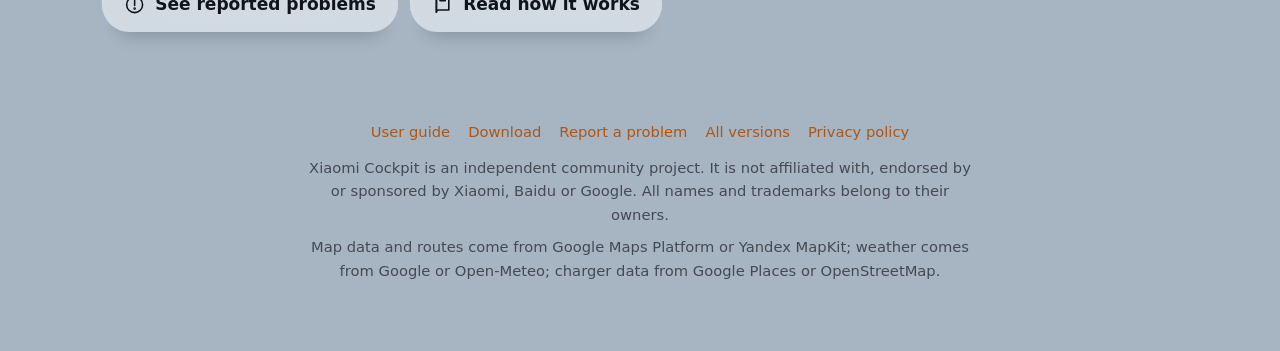
==== commit 147f613a: "Website for 5.0: Immersive UI hero, features, guide and translations" ====
--- a/index.html
+++ b/index.html
@@ -15,7 +15,7 @@
 <link rel="icon" href="assets/brand/icon-192.png" type="image/png" sizes="192x192">
 <link rel="apple-touch-icon" href="apple-touch-icon.png">
 <meta property="og:image" content="https://xiaomi-cockpit.github.io/assets/brand/icon-512.png">
-<link rel="stylesheet" href="assets/style.css?v=202610252100">
+<link rel="stylesheet" href="assets/style.css?v=202611061200">
 <script>
   /* set the theme before the page paints, so there is no flash */
   (function () {
@@ -60,7 +60,7 @@
     <div class="reveal">
       <p class="tiny">Community app for Xiaomi interconnectivity</p>
       <h1>A glass cockpit for your Xiaomi car screen</h1>
-      <p class="sub">Clock, weather, music, a live map with navigation and your favourite apps, on one calm glass dashboard. Made for the Xiaomi phone-to-car connection (Xiaomi interconnectivity), free and community built.</p>
+      <p class="sub">Version 5 brings the Immersive UI: the live map fills the whole car screen, and your clock, music, apps and trip float over it as glass. Made for the Xiaomi phone-to-car connection (Xiaomi interconnectivity), free and community built.</p>
       <div class="cta">
         <a class="btn primary" href="https://github.com/xiaomi-cockpit/xiaomi-cockpit.github.io/releases/latest/download/Xiaomi-Cockpit.apk"><svg class="ic" aria-hidden="true"><use href="assets/icons.svg#i-download"/></svg>Download the APK</a>
         <a class="btn ghost glass" href="guide.html"><svg class="ic" aria-hidden="true"><use href="assets/icons.svg#i-book"/></svg>Read the user guide</a>
@@ -73,61 +73,55 @@
       </div>
     </div>
 
-    <!-- an illustration of the dashboard on the compact car screen; the states change every few seconds -->
+    <!-- an illustration of the 5.0 Immersive UI on the full car screen (Horizon layout); the states change every few seconds (site.js) -->
     <div class="reveal" aria-hidden="true">
       <div class="carscreen glass strong">
-        <div class="screen s-nav">
-          <div class="mdock glass"><i class="ap" style="--c:#fff"><svg viewBox="0 0 24 24"><rect x="2" y="2" width="20" height="20" rx="6" fill="#34c759"/><path d="M8.6 5.6c.5-.2 1 0 1.3.5l1.1 2.2c.2.5.1 1-.3 1.3l-1 .8c.7 1.6 2 2.9 3.6 3.6l.8-1c.3-.4.9-.5 1.3-.3l2.2 1.1c.5.3.7.8.5 1.3l-.5 1.5c-.2.6-.8 1-1.4 1C10.5 17.4 6.6 13.5 6.4 7.7c0-.6.4-1.2 1-1.4z" fill="#fff"/></svg><b class="bd"></b></i><i class="ap" style="--c:#fff"><svg viewBox="0 0 24 24"><circle cx="12" cy="12" r="10" fill="#ea4335"/><circle cx="12" cy="12" r="6.5" fill="none" stroke="#fff" stroke-width="1.4"/><path d="M10.3 9v6l5-3z" fill="#fff"/></svg><b class="bd"></b></i><i class="ap" style="--c:#fff"><svg viewBox="0 0 24 24"><path d="M12 2a7 7 0 0 0-7 7c0 5 7 13 7 13s7-8 7-13a7 7 0 0 0-7-7z" fill="#34a853"/><circle cx="12" cy="9" r="3" fill="#fff"/></svg><b class="bd"></b></i><i class="ap" style="--c:#fff"><svg viewBox="0 0 24 24"><rect x="3" y="3" width="18" height="18" rx="5" fill="#4285f4"/><path d="M12 6l4 11-4-2-4 2z" fill="#fff"/></svg><b class="bd"></b></i><i class="ap plus"><svg class="ic" viewBox="0 0 24 24" aria-hidden="true"><path d="M12 5v14M5 12h14"/></svg></i></div>
-          <div class="mmain">
-            <div class="mtop">
-              <div class="mmusic glass">
-                <svg class="wave" viewBox="0 0 200 40" preserveAspectRatio="none"><defs><radialGradient id="dshine"><stop offset="0" stop-color="#fff"/><stop offset=".35" stop-color="#fff8f0" stop-opacity=".9"/><stop offset=".7" stop-color="#fff0e1" stop-opacity=".35"/><stop offset="1" stop-color="#fff0e1" stop-opacity="0"/></radialGradient></defs><path class="n0" d="M0.0 20.0 L4.2 21.1 L8.3 21.8 L12.5 22.3 L16.7 22.5 L20.8 22.5 L25.0 22.3 L29.2 21.8 L33.3 21.1 L37.5 20.3 L41.7 19.3 L45.8 18.3 L50.0 17.3 L54.2 16.4 L58.3 15.5 L62.5 14.9 L66.7 14.5 L70.8 14.3 L75.0 14.4 L79.2 14.7 L83.3 15.2 L87.5 16.0 L91.7 16.9 L95.8 17.9 L100.0 18.9 L104.2 19.9 L108.3 20.9 L112.5 21.7 L116.7 22.4 L120.8 22.9 L125.0 23.2 L129.2 23.2 L133.3 23.1 L137.5 22.8 L141.7 22.3 L145.8 21.8 L150.0 21.1 L154.2 20.5 L158.3 19.9 L162.5 19.3 L166.7 18.9 L170.8 18.6 L175.0 18.5 L179.2 18.5 L183.3 18.6 L187.5 18.9 L191.7 19.2 L195.8 19.6 L200.0 20.0"/><path class="n1" d="M0.0 20.0 L4.2 20.8 L8.3 21.3 L12.5 21.7 L16.7 22.0 L20.8 22.2 L25.0 22.1 L29.2 21.9 L33.3 21.6 L37.5 21.1 L41.7 20.6 L45.8 20.0 L50.0 19.3 L54.2 18.6 L58.3 18.0 L62.5 17.5 L66.7 17.0 L70.8 16.7 L75.0 16.6 L79.2 16.5 L83.3 16.6 L87.5 16.8 L91.7 17.1 L95.8 17.5 L100.0 18.0 L104.2 18.5 L108.3 19.0 L112.5 19.4 L116.7 19.8 L120.8 20.1 L125.0 20.3 L129.2 20.5 L133.3 20.5 L137.5 20.5 L141.7 20.4 L145.8 20.3 L150.0 20.1 L154.2 19.9 L158.3 19.7 L162.5 19.5 L166.7 19.4 L170.8 19.4 L175.0 19.4 L179.2 19.4 L183.3 19.5 L187.5 19.6 L191.7 19.8 L195.8 19.9 L200.0 20.0"/><path class="n2" d="M0.0 20.0 L4.2 20.5 L8.3 20.9 L12.5 21.2 L16.7 21.6 L20.8 21.8 L25.0 22.0 L29.2 22.1 L33.3 22.1 L37.5 22.0 L41.7 21.9 L45.8 21.6 L50.0 21.3 L54.2 20.9 L58.3 20.5 L62.5 20.1 L66.7 19.6 L70.8 19.2 L75.0 18.7 L79.2 18.3 L83.3 18.0 L87.5 17.7 L91.7 17.4 L95.8 17.2 L100.0 17.1 L104.2 17.1 L108.3 17.1 L112.5 17.1 L116.7 17.2 L120.8 17.4 L125.0 17.5 L129.2 17.8 L133.3 18.0 L137.5 18.2 L141.7 18.5 L145.8 18.7 L150.0 19.0 L154.2 19.3 L158.3 19.5 L162.5 19.7 L166.7 19.9 L170.8 20.1 L175.0 20.2 L179.2 20.4 L183.3 20.4 L187.5 20.4 L191.7 20.4 L195.8 20.3 L200.0 20.0"/><path class="n3" d="M0.0 20.0 L4.2 20.2 L8.3 20.4 L12.5 20.7 L16.7 21.1 L20.8 21.5 L25.0 21.9 L29.2 22.3 L33.3 22.6 L37.5 22.9 L41.7 23.2 L45.8 23.3 L50.0 23.3 L54.2 23.2 L58.3 23.0 L62.5 22.6 L66.7 22.2 L70.8 21.6 L75.0 20.9 L79.2 20.1 L83.3 19.3 L87.5 18.5 L91.7 17.7 L95.8 16.9 L100.0 16.2 L104.2 15.6 L108.3 15.2 L112.5 14.8 L116.7 14.6 L120.8 14.6 L125.0 14.7 L129.2 15.0 L133.3 15.4 L137.5 16.0 L141.7 16.6 L145.8 17.2 L150.0 17.9 L154.2 18.6 L158.3 19.3 L162.5 19.9 L166.7 20.4 L170.8 20.8 L175.0 21.1 L179.2 21.3 L183.3 21.3 L187.5 21.2 L191.7 21.0 L195.8 20.6 L200.0 20.0"/><path class="n4" d="M0.0 20.0 L4.2 19.9 L8.3 20.0 L12.5 20.2 L16.7 20.6 L20.8 21.1 L25.0 21.7 L29.2 22.4 L33.3 23.1 L37.5 23.8 L41.7 24.5 L45.8 25.0 L50.0 25.3 L54.2 25.5 L58.3 25.5 L62.5 25.2 L66.7 24.7 L70.8 24.0 L75.0 23.1 L79.2 21.9 L83.3 20.7 L87.5 19.3 L91.7 18.0 L95.8 16.6 L100.0 15.3 L104.2 14.2 L108.3 13.3 L112.5 12.5 L116.7 12.1 L120.8 11.9 L125.0 11.9 L129.2 12.3 L133.3 12.9 L137.5 13.7 L141.7 14.6 L145.8 15.7 L150.0 16.9 L154.2 18.0 L158.3 19.1 L162.5 20.1 L166.7 20.9 L170.8 21.6 L175.0 22.0 L179.2 22.2 L183.3 22.2 L187.5 22.0 L191.7 21.5 L195.8 20.9 L200.0 20.0"/><path class="n5" d="M0.0 20.0 L4.2 19.6 L8.3 19.5 L12.5 19.7 L16.7 20.1 L20.8 20.8 L25.0 21.6 L29.2 22.6 L33.3 23.6 L37.5 24.7 L41.7 25.7 L45.8 26.6 L50.0 27.3 L54.2 27.8 L58.3 28.0 L62.5 27.8 L66.7 27.3 L70.8 26.4 L75.0 25.2 L79.2 23.7 L83.3 22.0 L87.5 20.2 L91.7 18.2 L95.8 16.3 L100.0 14.5 L104.2 12.8 L108.3 11.4 L112.5 10.2 L116.7 9.5 L120.8 9.1 L125.0 9.1 L129.2 9.5 L133.3 10.3 L137.5 11.4 L141.7 12.7 L145.8 14.2 L150.0 15.8 L154.2 17.4 L158.3 18.9 L162.5 20.3 L166.7 21.5 L170.8 22.3 L175.0 22.9 L179.2 23.2 L183.3 23.1 L187.5 22.8 L191.7 22.1 L195.8 21.3 L200.0 20.0"/><circle class="dot" cx="46" cy="22" r="1.1" style="animation-delay:-0s"/><circle class="dot" cx="88" cy="22" r="1.1" style="animation-delay:-1.1s"/><circle class="dot" cx="122" cy="22" r="1.1" style="animation-delay:-2.3s"/><circle class="dot" cx="160" cy="22" r="1.1" style="animation-delay:-0.6s"/><circle class="dot" cx="70" cy="22" r="1.1" style="animation-delay:-2.9s"/><circle class="dot dsh" cx="46" cy="22" r="1.3" style="animation-delay:-0s"/><circle class="dot dsh" cx="88" cy="22" r="1.3" style="animation-delay:-1.1s"/><circle class="dot dsh" cx="122" cy="22" r="1.3" style="animation-delay:-2.3s"/><circle class="dot dsh" cx="160" cy="22" r="1.3" style="animation-delay:-0.6s"/><circle class="dot dsh" cx="70" cy="22" r="1.3" style="animation-delay:-2.9s"/></svg>
-                <div class="row"><div class="cover"></div><div><div class="ttl km" lang="km" translate="no">អចេតនា</div><div class="art km" lang="km" translate="no">ស៊ូលី ផេង</div></div></div>
-                <div>
-                  <div class="prog"><i></i></div>
-                  <div class="ctrl"><span class="gb"><svg class="ic" viewBox="0 0 24 24" aria-hidden="true" ><path d="M12 20s-7-4.5-7-10a4 4 0 0 1 7-2.5A4 4 0 0 1 19 10c0 5.5-7 10-7 10z" fill="currentColor"/></svg></span><span class="gb big"><svg class="ic" viewBox="0 0 24 24" aria-hidden="true" ><path d="M8 5v14M16 5v14" stroke-width="3.4"/></svg></span><span class="gb"><svg class="ic" viewBox="0 0 24 24" aria-hidden="true" ><path d="M18 5v14M14 12L5 6v12z" fill="currentColor"/></svg></span></div>
-                </div>
-              </div>
-              <div class="mclock glass">
-                <div class="wsky" aria-hidden="true"><i class="sun"></i><i class="cl c1"></i><i class="cl c2"></i><i class="cl c3"></i><span class="drops"><i class="dp" style="left:12%;top:22%;--s:5px;animation-delay:-0s"></i><i class="dp" style="left:30%;top:60%;--s:4px;animation-delay:-0.4s"></i><i class="dp run" style="left:46%;top:18%;--s:6px;animation-delay:-1.1s"></i><i class="dp" style="left:63%;top:44%;--s:4px;animation-delay:-0.7s"></i><i class="dp" style="left:80%;top:70%;--s:5px;animation-delay:-1.6s"></i><i class="dp run" style="left:88%;top:26%;--s:6px;animation-delay:-0.2s"></i><i class="dp" style="left:22%;top:82%;--s:3px;animation-delay:-0.9s"></i><i class="dp" style="left:55%;top:78%;--s:4px;animation-delay:-1.3s"></i><i class="dp" style="left:72%;top:14%;--s:3px;animation-delay:-0.5s"></i><i class="dp" style="left:38%;top:40%;--s:3px;animation-delay:-1.8s"></i></span></div>
-                <div class="mc-top"><span class="tiny">Wednesday<br>7 Oct 2026</span><svg class="gauge" viewBox="0 0 40 40" aria-hidden="true"><path d="M9.5 29.5A15 15 0 1 1 30.5 29.5" class="ring"/><path d="M13.5 19.5a9.5 9.5 0 0 1 13 0M16 23a6 6 0 0 1 8 0" class="wifi"/><circle cx="20" cy="26.2" r="1.5"/><g class="dots"><circle cx="14" cy="33" r="1.5"/><circle cx="18" cy="34.4" r="1.5"/><circle cx="22" cy="34.4" r="1.5"/><circle cx="26" cy="33" r="1.5"/></g></svg></div>
-                <div class="t" id="mock-time">10:28</div>
-                <div class="w"><span class="ev1">Today · Dentist<br>Fri · Car service</span><span class="wx" translate="no"><span class="w-c">28° Cloudy</span><span class="w-r">25° Rain</span><span class="w-s">33° Sunny</span><br>H 32° L 25°</span></div>
-              </div>
+        <div class="screen hz s-drive">
+          <svg class="hzmap" viewBox="0 0 800 500" preserveAspectRatio="xMidYMid slice">
+            <rect class="land" width="800" height="500"/>
+            <path class="water" d="M-10 400 C120 360 240 430 390 392 S640 360 810 380 L810 510 L-10 510Z"/>
+            <path class="park" d="M330 40 L450 30 L470 120 L350 138Z"/>
+            <g class="bld"><rect x="110" y="44" width="46" height="36" rx="4"/><rect x="168" y="50" width="54" height="42" rx="4"/><rect x="232" y="46" width="38" height="58" rx="4"/><rect x="490" y="40" width="52" height="44" rx="4"/><rect x="554" y="48" width="48" height="56" rx="4"/><rect x="110" y="200" width="62" height="46" rx="4"/><rect x="184" y="210" width="50" height="62" rx="4"/><rect x="246" y="200" width="42" height="42" rx="4"/><rect x="360" y="196" width="58" height="50" rx="4"/><rect x="430" y="202" width="72" height="42" rx="4"/><rect x="364" y="258" width="62" height="58" rx="4"/><rect x="576" y="196" width="62" height="46" rx="4"/><rect x="650" y="204" width="58" height="56" rx="4"/></g>
+            <path class="street" d="M-10 165 L810 170"/><path class="street" d="M-10 350 L810 345"/><path class="street" d="M326 -10 L332 510"/><path class="street" d="M540 -10 L544 510"/><path class="street thin" d="M70 -10 L76 510"/><path class="street thin" d="M740 -10 L736 510"/>
+            <g class="routeg"><path class="route" d="M332 510 L330 168 L380 168"/><path class="route slow" d="M380 168 L440 169"/><path class="route" d="M440 169 L462 169 L462 70"/>
+              <g transform="translate(462 70)"><path class="pin" d="M0 0c-9-11-11-16-11-20a11 11 0 1 1 22 0c0 4-2 9-11 20z"/><circle class="hole" cy="-20" r="4"/></g></g>
+            <g class="carg" transform="translate(331 300)"><circle r="17" class="halo"/><path class="car" d="M0-13L10 10 0 5-10 10Z"/></g>
+          </svg>
+          <!-- pill dock: assistant, apps, app drawer -->
+          <div class="hzdock glass"><span class="hb"><svg viewBox="0 0 24 24"><path class="f" d="M12 3c.6 4.6 3.4 7.4 8 8-4.6.6-7.4 3.4-8 8-.6-4.6-3.4-7.4-8-8 4.6-.6 7.4-3.4 8-8z"/></svg></span>
+            <div class="apps"><i class="ap"><svg viewBox="0 0 24 24"><circle cx="12" cy="12" r="10" fill="#34c759"/><path d="M8.6 6.6c.5-.2 1 0 1.3.5l1 2c.2.5.1 1-.3 1.3l-.9.7c.7 1.5 1.8 2.6 3.3 3.3l.7-.9c.3-.4.8-.5 1.3-.3l2 1c.5.3.7.8.5 1.3l-.4 1.3c-.2.6-.7.9-1.3.9C10.6 17.5 6.6 13.5 6.6 8.3c0-.6.4-1.1.9-1.3z" fill="#fff"/></svg></i><i class="ap"><svg viewBox="0 0 24 24"><circle cx="12" cy="12" r="10" fill="#fff"/><path d="M12 4a6 6 0 0 0-6 6c0 4.3 6 10 6 10s6-5.7 6-10a6 6 0 0 0-6-6z" fill="#34a853"/><path d="M12 4a6 6 0 0 1 6 6h-6z" fill="#4285f4"/><path d="M6 10a6 6 0 0 1 6-6v6z" fill="#ea4335"/><circle cx="12" cy="10" r="2.5" fill="#fff"/></svg></i><i class="ap"><svg viewBox="0 0 24 24"><circle cx="12" cy="12" r="10" fill="#ea4335"/><circle cx="12" cy="12" r="6" fill="none" stroke="#fff" stroke-width="1.4"/><path d="M10.4 9.2v5.6l4.6-2.8z" fill="#fff"/></svg></i><i class="ap"><svg viewBox="0 0 24 24"><circle cx="12" cy="12" r="10" fill="#ff0033"/><path d="M10 8.8v6.4l5.4-3.2z" fill="#fff"/></svg></i></div>
+            <span class="hb"><svg viewBox="0 0 24 24"><rect class="f" x="5" y="5" width="5" height="5" rx="1.5"/><rect class="f" x="14" y="5" width="5" height="5" rx="1.5"/><rect class="f" x="5" y="14" width="5" height="5" rx="1.5"/><rect class="f" x="14" y="14" width="5" height="5" rx="1.5"/></svg></span></div>
+          <!-- Google's turn banner with the Then tab -->
+          <div class="hzturn"><div class="hd glass"><svg viewBox="0 0 24 24"><path d="M7 21V12a4 4 0 0 1 4-4h6"/><path class="f" d="M15 3.4L21.2 8 15 12.6z"/></svg><div><b>250 m</b><span>Main Street</span></div></div><div class="th glass">Then <svg viewBox="0 0 24 24"><path d="M17 21V12a4 4 0 0 0-4-4H8"/><path class="f" d="M9 3.4L2.8 8 9 12.6z"/></svg></div></div>
+          <!-- the map buttons in one glass pill -->
+          <div class="hzpill glass"><i><svg viewBox="0 0 24 24"><path class="f" d="M13.9 1.9L5.8 13.4h5.5l-1.7 8.7 8.6-12h-5.5z"/></svg></i><i><svg viewBox="0 0 24 24"><circle cx="10.3" cy="10.3" r="6.2"/><path d="M15.1 15.1l5.1 5.1"/></svg></i><i><svg viewBox="0 0 24 24"><path class="f" d="M2.9 9.6h3.8L12 4.8v14.4l-5.3-4.8H2.9z"/><path d="M16.5 9c1 .9 1.5 1.9 1.5 3s-.5 2.1-1.5 3"/></svg></i><i><svg viewBox="0 0 24 24"><circle cx="12" cy="12" r="9.2"/><path class="f" d="M12 5.2l3.2 6.8H8.8z"/><path class="f dim" d="M12 18.8l3.2-6.8H8.8z"/></svg></i><i><svg viewBox="0 0 24 24"><path class="f cog" d="M9.97 3.85 L10.50 1.31 L13.50 1.31 L14.03 3.85 L16.33 4.80 L18.50 3.37 L20.63 5.50 L19.20 7.67 L20.15 9.970 L22.69 10.50 L22.69 13.50 L20.15 14.03 L19.20 16.33 L20.63 18.50 L18.50 20.63 L16.33 19.20 L14.03 20.15 L13.50 22.69 L10.50 22.69 L9.97 20.15 L7.67 19.20 L5.50 20.63 L3.37 18.50 L4.80 16.33 L3.85 14.03 L1.31 13.50 L1.31 10.50 L3.85 9.97 L4.80 7.67 L3.37 5.50 L5.50 3.37 L7.67 4.80Z M16.56 12 A4.56 4.56 0 1 0 7.44 12 A4.56 4.56 0 1 0 16.56 12Z"/></svg></i></div>
+          <!-- right column: clock with hourly forecast, music, For you / Ahead -->
+          <div class="hzcol">
+            <div class="hzclock glass">
+              <div class="sky"><i class="sun"></i><i class="cl c1"></i><i class="cl c2"></i></div>
+              <div class="tp"><span class="tiny">Friday · 6 Nov</span><svg class="gauge" viewBox="0 0 40 40"><path class="ring" d="M9.5 29.5A15 15 0 1 1 30.5 29.5"/><path class="wifi" d="M13.5 19.5a9.5 9.5 0 0 1 13 0M16 23a6 6 0 0 1 8 0"/><circle cx="20" cy="26.2" r="1.5"/></svg></div>
+              <div class="mid"><span class="t" id="mock-time">10:09</span><span class="wx"><b><span class="w-s">31°</span><span class="w-r">25°</span></b><small><span class="w-s">Mostly sunny</span><span class="w-r">Light rain</span></small></span></div>
+              <div class="hrs"><span>Now<b>31°</b></span><span>11:00<b>32°</b></span><span>12:00<b>33°</b></span><span>13:00<b>33°</b></span><span>14:00<b>32°</b></span></div>
             </div>
-            <div class="mmap">
-              <svg class="streets" viewBox="0 0 400 220" preserveAspectRatio="xMidYMid slice" aria-hidden="true">
-<path class="water" d="M-10 175 C80 150 150 200 260 170 S380 150 420 160 L420 230 L-10 230Z"/>
-<g class="bld"><rect x="20" y="20" width="34" height="22" rx="3"/><rect x="62" y="14" width="24" height="30" rx="3"/><rect x="130" y="24" width="40" height="20" rx="3"/><rect x="190" y="12" width="26" height="34" rx="3"/><rect x="300" y="20" width="44" height="24" rx="3"/><rect x="352" y="14" width="30" height="34" rx="3"/><rect x="30" y="96" width="30" height="28" rx="3"/><rect x="150" y="104" width="36" height="22" rx="3"/><rect x="215" y="96" width="30" height="30" rx="3"/><rect x="310" y="100" width="36" height="24" rx="3"/><rect x="360" y="96" width="28" height="30" rx="3"/></g>
-<path class="street" d="M-10 62 L420 80"/><path class="street" d="M-10 140 L420 128"/><path class="street" d="M92 -10 L108 230"/><path class="street" d="M262 -10 L282 230"/><path class="street" d="M-10 20 L170 70 L420 56"/>
-<g class="altg"><path class="route alt" d="M108 190 L112 150 L190 90 L282 82"/><g class="bub"><rect x="170" y="84" width="46" height="18" rx="9"/><text x="193" y="97" text-anchor="middle">+3 min</text></g></g>
-<g class="routeg"><path class="route" d="M108 190 L112 135 L240 128"/><path class="route slow" d="M240 128 L282 94"/><path class="route jam" d="M282 94 L310 78"/><path class="route" d="M310 78 L352 62"/></g>
-<g class="stop"><circle cx="240" cy="128" r="9"/><text x="240" y="132" text-anchor="middle">1</text></g>
-<g class="pins"><g transform="translate(222 168)"><circle r="9"/><path d="M1.5-5.5L-3 .8h3L-1.5 5.5 3-.8H0z"/></g><g class="sel" transform="translate(300 150)"><circle r="12"/><path d="M2-7L-4 1h4L-2 7 4-1H0z"/></g><g transform="translate(150 196)"><circle r="9"/><path d="M1.5-5.5L-3 .8h3L-1.5 5.5 3-.8H0z"/></g><g transform="translate(340 60)"><circle r="9"/><path d="M1.5-5.5L-3 .8h3L-1.5 5.5 3-.8H0z"/></g></g>
-<g class="pinred"><path d="M352 62c-2.4-5.6-8-9-8-15a8 8 0 1 1 16 0c0 6-5.6 9.4-8 15z"/><circle class="hole" cx="352" cy="47" r="3"/></g>
-<g transform="translate(108 190)"><path class="car" d="M0-12 L9 9 L0 4 L-9 9Z"/></g>
-</svg>
-              <div class="mbtns"><span class="rb glass bolt"><svg class="ic" viewBox="0 0 24 24" aria-hidden="true"><path d="M13.9 1.9L5.8 13.4h5.5l-1.7 8.7 8.6-12h-5.5z"/></svg></span><span class="rb glass"><svg class="ic" viewBox="0 0 24 24" aria-hidden="true" ><circle cx="10.3" cy="10.3" r="6.2"/><path d="M15.1 15.1l5.1 5.1"/></svg></span><span class="rb glass"><svg class="ic" viewBox="0 0 24 24" aria-hidden="true" ><path class="fl" d="M2.9 9.6h3.8L12 4.8v14.4l-5.3-4.8H2.9z"/><path d="M18.2 6.4v6.4"/><circle class="fl" cx="18.2" cy="17" r="1.3"/></svg></span><span class="rb glass"><svg class="ic" viewBox="0 0 24 24" aria-hidden="true" ><circle cx="12" cy="12" r="9.6" stroke-width="1.8"/><path class="fl" d="M12 5.2l3.2 6.8H8.8z"/><path class="fl dim" d="M12 18.8l3.2-6.8H8.8z"/></svg></span><span class="rb glass"><svg class="ic cog" viewBox="0 0 24 24" aria-hidden="true" ><path d="M9.97 3.85 L10.50 1.31 L13.50 1.31 L14.03 3.85 L16.33 4.80 L18.50 3.37 L20.63 5.50 L19.20 7.67 L20.15 9.97 L22.69 10.50 L22.69 13.50 L20.15 14.03 L19.20 16.33 L20.63 18.50 L18.50 20.63 L16.33 19.20 L14.03 20.15 L13.50 22.69 L10.50 22.69 L9.97 20.15 L7.67 19.20 L5.50 20.63 L3.37 18.50 L4.80 16.33 L3.85 14.03 L1.31 13.50 L1.31 10.50 L3.85 9.97 L4.80 7.67 L3.37 5.50 L5.50 3.37 L7.67 4.80Z M16.56 12 A4.56 4.56 0 1 0 7.44 12 A4.56 4.56 0 1 0 16.56 12Z"/></svg></span></div>
-              <div class="turnwrap"><div class="mbanner glass">
-                <span class="turn"><svg class="ic" viewBox="0 0 24 24" aria-hidden="true" ><path d="M8 21V12a4 4 0 0 1 4-4h4"/><path class="fl" d="M15 3.4L21.2 8 15 12.6z"/></svg></span>
-                <div><b>350 m</b><span class="st">Turn right onto <em>Main Street</em></span></div>
-              </div>
-              <div class="mthen glass">Then <svg class="ic" viewBox="0 0 24 24" aria-hidden="true" ><path d="M16 21V12a4 4 0 0 0-4-4H8"/><path class="fl" d="M9 3.4L2.8 8 9 12.6z"/></svg></div></div>
-              <div class="trip glass"><div class="tm"><b>14 min</b><small>6.2 km · 10:42</small></div></div>
-              <div class="gstack"><span class="rb glass"><svg class="ic" viewBox="0 0 24 24" aria-hidden="true" ><path d="M6.2 6.2l11.6 11.6M17.8 6.2L6.2 17.8"/></svg></span><span class="rb glass"><svg class="ic" viewBox="0 0 24 24" aria-hidden="true" ><path d="M12 22V16.3M12 16.3C12 12 17.8 12 17.8 8.6"/><path d="M12 16.3C12 12 6.2 12 6.2 8.6" stroke-dasharray="1.7 2.2" stroke-linecap="butt"/><path d="M17.8 1.4L14.4 8.6H21.2zM6.2 1.4L2.9 8.6H9.6z" fill="currentColor" stroke="none"/></svg></span><span class="rb glass"><svg class="ic" viewBox="0 0 24 24" aria-hidden="true" ><path d="M12 5v14M5 12h14"/></svg></span></div>
-              <div class="exp rb glass"><svg class="ic" viewBox="0 0 24 24" aria-hidden="true" ><path d="M3.8 9.6V3.8h5.8M14.4 3.8h5.8v5.8M3.8 14.4v5.8h5.8M20.2 14.4v5.8h-5.8"/></svg></div>
-              <div class="evwrap"><div class="evcard glass">
-                <div class="evh"><b>EV Charging Station</b></div>
-                <div class="evm">2 min · 500 m · ETA 10:30</div>
-                <div class="evb"><span class="go"><span class="l-go">Go</span><span class="l-add">Add</span></span><span class="rb flat"><svg class="ic" viewBox="0 0 24 24" aria-hidden="true" ><path d="M12 22V16.3M12 16.3C12 12 17.8 12 17.8 8.6"/><path d="M12 16.3C12 12 6.2 12 6.2 8.6" stroke-dasharray="1.7 2.2" stroke-linecap="butt"/><path d="M17.8 1.4L14.4 8.6H21.2zM6.2 1.4L2.9 8.6H9.6z" fill="currentColor" stroke="none"/></svg></span><span class="rb flat"><svg class="ic" viewBox="0 0 24 24" aria-hidden="true" ><path d="M12 5v14M5 12h14"/></svg></span></div>
-              </div>
-              <div class="evbar glass"><svg class="ic" viewBox="0 0 24 24" aria-hidden="true"><path d="M14.4 4.8L8.2 12l6.2 7.2"/></svg><b>2 / 15</b><svg class="ic" viewBox="0 0 24 24" aria-hidden="true"><path d="M9.6 4.8l6.2 7.2-6.2 7.2"/></svg></div></div>
-              <div class="xbtn rb glass"><svg class="ic" viewBox="0 0 24 24" aria-hidden="true" ><path d="M6.2 6.2l11.6 11.6M17.8 6.2L6.2 17.8"/></svg></div>
+            <div class="hzmusic glass">
+              <div class="row"><span class="cover"></span><div><div class="ttl km" lang="km" translate="no">អចេតនា</div><div class="art"><span class="km" lang="km" translate="no">ស៊ូលី ផេង</span> · <b>Music</b></div></div></div>
+              <svg class="rib" viewBox="0 0 200 34" preserveAspectRatio="none"><path class="r3" d="M0 17 C40 24 70 10 100 17 S160 24 200 17"/><path class="r2" d="M0 17 C40 10 70 24 100 17 S160 10 200 17"/><path class="r1" d="M0 17 C30 26 60 8 100 17 S170 28 200 17"/><path class="r0" d="M0 17 C30 6 60 28 100 17 S170 6 200 17"/><circle class="sp" cx="60" cy="10" r="1.3"/><circle class="sp" cx="132" cy="8" r="1.1" style="animation-delay:-1.2s"/><circle class="sp" cx="168" cy="12" r="1" style="animation-delay:-2.1s"/></svg>
+              <div class="ctl"><span class="gb"><svg viewBox="0 0 24 24"><path class="f" d="M6 5v14M10 12l9-6v12z"/></svg></span><span class="pl"><svg viewBox="0 0 24 24"><path d="M8.5 5v14M15.5 5v14"/></svg></span><span class="gb"><svg viewBox="0 0 24 24"><path class="f" d="M18 5v14M14 12L5 6v12z"/></svg></span></div>
+              <div class="prog"><i></i></div>
+            </div>
+            <div class="hzfor glass">
+              <div class="v drive"><span class="tiny">Ahead</span>
+                <div class="rw"><span class="dc g"><svg viewBox="0 0 24 24"><path class="f" d="M13.9 1.9L5.8 13.4h5.5l-1.7 8.7 8.6-12h-5.5z"/></svg></span><div><b>Charge stop</b><small>3.2 km</small></div><em>10:17</em></div>
+                <div class="rw"><span class="dc r"><svg viewBox="0 0 24 24"><path class="f" d="M12 3a6 6 0 0 0-6 6c0 4.5 6 12 6 12s6-7.5 6-12a6 6 0 0 0-6-6z"/></svg></span><div><b>Home</b><small>Arrive at 10:27</small></div><em class="ok">18 min</em></div></div>
+              <div class="v free"><span class="tiny">For you</span>
+                <div class="rw"><span class="dc b"><svg viewBox="0 0 24 24"><path class="f" d="M4 11l8-7 8 7v9h-5v-6H9v6H4z"/></svg></span><div><b>Home</b><small>Your usual route</small></div><em class="ok">18 min</em></div>
+                <div class="rw"><span class="dc p"><svg viewBox="0 0 24 24"><rect x="4" y="5" width="16" height="15" rx="3"/><path d="M4 10h16M9 3v4M15 3v4"/></svg></span><div><b>Car service</b><small>Today · 14:30</small></div><em>In 3 h</em></div></div>
             </div>
           </div>
+          <!-- speed bubble and the trip bar -->
+          <div class="hzspeed glass">42<small>km/h</small><span class="lim">50</span></div>
+          <div class="hztrip glass"><b>18 min</b><small>10:27 · 8.7 km</small><span class="ln"><i class="stp"></i><i class="cr"></i><svg class="fl" viewBox="0 0 16 20"><path d="M3 19V2" stroke="currentColor" stroke-width="2" stroke-linecap="round"/><path d="M3 2h10l-3 4 3 4H3z" fill="#ea4335"/></svg></span><span class="x"><svg viewBox="0 0 24 24"><path d="M6 6l12 12M18 6L6 18"/></svg></span><span class="glow"></span></div>
           <div class="rain" aria-hidden="true"><i></i><i></i></div>
-          <div class="nscrim"></div>
-          <div class="notif glass strong"><span class="nic"></span><div><b>Anna</b><span>See you at the station at 6?</span></div></div>
         </div>
       </div>
     </div>
@@ -138,31 +132,35 @@
     <div class="sec-head reveal">
       <p class="tiny">Features</p>
       <h2>Everything you glance at while driving, in one place</h2>
-      <p>Big, calm and easy to hit on a car touch screen. Dark and light themes, a moving cockpit background and glass panels that pick up the accent colour.</p>
+      <p>Big, calm and easy to hit on a car touch screen. The live map is always behind everything, and every card is glass that picks up the colours of the map.</p>
     </div>
     <div class="grid f3">
+      <article class="card glass reveal"><h3><span class="badge"><svg class="ic" aria-hidden="true"><use href="assets/icons.svg#i-screens"/></svg></span>Immersive UI</h3>
+        <p>New in 5.0: the live map fills the whole screen, in every size, and the clock, music, dock and trip float over it as frosted glass. The map's camera keeps your car in the open part of the map between the cards.</p></article>
       <article class="card glass reveal"><h3><span class="badge"><svg class="ic" aria-hidden="true"><use href="assets/icons.svg#i-car"/></svg></span>Full screen while driving</h3>
-        <p>From version 3.0 the car keeps the full-screen layout while you drive, so the big map, the clock and the music stay on the whole screen for the entire trip instead of shrinking when you set off.</p></article>
+        <p>The car keeps the full-screen layout while you drive, so the map, the clock and the music stay on the whole screen for the entire trip instead of shrinking when you set off.</p></article>
       <article class="card glass reveal"><h3><span class="badge"><svg class="ic" aria-hidden="true"><use href="assets/icons.svg#i-clock"/></svg></span>Clock and weather</h3>
-        <p>A big light clock, the date, live weather with the day's high and low, and your next three calendar events. A small gauge shows battery, Wi-Fi and mobile signal, and glows green while the phone charges. Weather comes from Google or free Open-Meteo and follows your location if you choose no city. Tap the clock for 12 or 24 hours, the weather to refresh it.</p></article>
+        <p>A big light clock, the date and live weather with an hourly forecast, and a glass sun or moon in the card. A small gauge shows battery, Wi-Fi and mobile signal. Weather comes from Google or free Open-Meteo and follows your location if you choose no city. Tap the clock for 12 or 24 hours, the weather to refresh it.</p></article>
       <article class="card glass reveal"><h3><span class="badge"><svg class="ic" aria-hidden="true"><use href="assets/icons.svg#i-music"/></svg></span>Music</h3>
-        <p>Shows what is playing in any music app: cover art, title, progress you can drag, previous, play and next, and a like button when the app supports it. The buttons are frosted glass, and behind them a twisting ribbon of lines in the two main colours of the album cover moves with the music. The accent colour can follow the cover too.</p></article>
+        <p>Shows what is playing in any music app: cover art, title, artist, progress, and a bright play button in the accent colour, plus like and up next when the app offers them. A ribbon of lines moves with the music, and the accent colour can follow the album cover.</p></article>
+      <article class="card glass reveal"><h3><span class="badge"><svg class="ic" aria-hidden="true"><use href="assets/icons.svg#i-check"/></svg></span>For you and Ahead</h3>
+        <p>A new card under the music shows what you may need next: Home and Work with the drive time and traffic, chargers nearby and your next calendar event, with Join for online meetings. While you drive it becomes Ahead: your stops and the destination with arrival times, and slow traffic on the way.</p></article>
       <article class="card glass reveal"><h3><span class="badge"><svg class="ic" aria-hidden="true"><use href="assets/icons.svg#i-map"/></svg></span>Live map</h3>
-        <p>Google's map with 3D buildings and live traffic follows your car, in a dark night style after sunset. In Russia and nearby you can choose Yandex's map instead. It zooms out as you speed up, tilts when you drive, and you can pinch, drag, turn it with two fingers and snap back to your position. Expand it to fill the whole screen. The night style can be set to Auto (by daylight), Theme, On or Off.</p></article>
+        <p>Google's map with 3D buildings and live traffic follows your car, or Yandex's map in Russia and nearby. The map buttons sit together in one glass pill. It zooms out as you speed up, tilts when you drive, and you can pinch, drag and turn it with two fingers. Your Theme setting decides the day or night map.</p></article>
       <article class="card glass reveal"><h3><span class="badge"><svg class="ic" aria-hidden="true"><use href="assets/icons.svg#i-route"/></svg></span>Navigation</h3>
-        <p>Search a place (results appear while you type), pick Home or Work, or choose a spot on the map. See the route options with live traffic times, add up to four stops and choose an alternative right on the map: the route you pick is the one you drive. While you drive, the map is Google's own navigation screen: Google's blue arrow and route line, its turn banner with the small "Then" banner below it, and its arrival card, each set in frosted glass. Leave the route and a new one is found at once. Live traffic colours stay on the route, the buttons fade away until you touch the map, and after a few drives the way you usually take is offered first as "Your usual route" (learned only on your phone). With the Yandex map you get the route and its travel time, but no turn-by-turn, because Yandex's free licence does not include it.</p></article>
+        <p>Search a place, pick Home or Work, or choose a spot on the map, then pick a route with live traffic times and add up to four stops. While you drive, Google's own navigation guides you with its turn banner and voice, and a trip bar at the bottom shows the minutes left, your progress and the stops. A speed bubble shows your speed and the road's limit where it is known. After a few drives your usual way is offered first. With the Yandex map you get the route and its time, but no turn-by-turn.</p></article>
       <article class="card glass reveal"><h3><span class="badge"><svg class="ic" aria-hidden="true"><use href="assets/icons.svg#i-weather"/></svg></span>Weather you can see</h3>
         <p>A sky in the clock card that fades softly at the glass edge, rain that runs down the glass in drops, snow that piles up on the cards and storms with lightning. The weather never changes your theme or the map, and you can try any condition with Weather animation override. Switch it off in the settings if you prefer a plain look.</p></article>
       <article class="card glass reveal"><h3><span class="badge"><svg class="ic" aria-hidden="true"><use href="assets/icons.svg#i-bolt"/></svg></span>Nearby EV chargers</h3>
-        <p>Tap the bolt on the map and green charger pins appear around you, with the nearest one chosen at once. Step through the others with the bar at the bottom, see the drive time and connector types, and tap Go. While you are driving, the bolt adds the charger as a stop before your destination, and cancelling brings the old route back.</p></article>
+        <p>Tap the bolt on the map and green charger pins appear around you, with the nearest one chosen at once. Step through the others, see the drive time and connector types, and tap Start. While you are driving, the bolt adds the charger as a stop before your destination.</p></article>
       <article class="card glass reveal"><h3><span class="badge"><svg class="ic" aria-hidden="true"><use href="assets/icons.svg#i-apps"/></svg></span>App dock</h3>
-        <p>Your favourite apps one tap away, opened on the car screen, including work profile and dual apps. Tap the all-apps button to see every app and search them. Press and hold the dock to edit it: the icons wobble, drag to reorder, tap the badge to remove, and add more with the plus button.</p></article>
+        <p>A glass pill with round app icons, your voice assistant at the top and the app drawer at the bottom. The drawer has Personal and Work tabs; press and hold an app there to drag it onto the dock. Press and hold the dock to reorder or remove apps.</p></article>
       <article class="card glass reveal"><h3><span class="badge"><svg class="ic" aria-hidden="true"><use href="assets/icons.svg#i-gauge"/></svg></span>Floating return button</h3>
         <p>When you open another app on the car screen, a small glass button stays on top. Tap it to come straight back to the cockpit. Drag it anywhere you like.</p></article>
       <article class="card glass reveal"><h3><span class="badge"><svg class="ic" aria-hidden="true"><use href="assets/icons.svg#i-glass"/></svg></span>Liquid glass design</h3>
-        <p>Frosted panels with a lit top edge, a soft shadow below and an accent glow along the rim, also around the live map. Choose a background, an accent colour or your own photo, in a dark or a light theme that follows the phone or the sun and fades smoothly when it switches.</p></article>
+        <p>Frosted panels with a lit top edge and a soft shadow. Their edges light up where a bright colour of the map passes behind them, like the blue route, water or parks, in dark and in light mode. Choose how frosted the glass is, an accent colour, and a dark or light theme, or switch to the flat Material style.</p></article>
       <article class="card glass reveal"><h3><span class="badge"><svg class="ic" aria-hidden="true"><use href="assets/icons.svg#i-screens"/></svg></span>Fits every screen</h3>
-        <p>One layout for the phone and two for the car: a compact landscape and a roomy full screen. Sizes are scaled so buttons and text look the same on each.</p></article>
+        <p>The new Horizon layout fits the phone and both car sizes: a pill dock on one side, the map in the middle and one column of cards. Sizes are scaled so buttons and text look the same on each.</p></article>
       <article class="card glass reveal"><h3><span class="badge"><svg class="ic" aria-hidden="true"><use href="assets/icons.svg#i-globe"/></svg></span>Your language</h3>
         <p>English, Khmer, Russian and Polish, including dates, units, the map and the turn-by-turn directions. More can be added.</p></article>
       <article class="card glass reveal"><h3><span class="badge"><svg class="ic" aria-hidden="true"><use href="assets/icons.svg#i-alert"/></svg></span>Phone notifications</h3>
@@ -181,21 +179,12 @@
     <div class="sec-head reveal">
       <p class="tiny">Screens</p>
       <h2>Three layouts, picked for you</h2>
-      <p>The app looks at the window it is shown in and arranges the cards to fit. Nothing scrolls; everything stays within reach.</p>
-    </div>
-    <div class="sizes shots">
-      <figure class="size glass reveal">
-        <span class="shot"><a class="sl" href="assets/screenshots/size1-light.webp" target="_blank" rel="noopener"><img src="assets/screenshots/size1-light.webp" width="1800" height="1125" alt="Portrait layout: clock, live map, music and the app row stacked top to bottom" loading="lazy" decoding="async"></a><a class="sd" href="assets/screenshots/size1-dark.webp" target="_blank" rel="noopener"><img src="assets/screenshots/size1-dark.webp" width="1800" height="1125" alt="Portrait layout: clock, live map, music and the app row stacked top to bottom" loading="lazy" decoding="async"></a></span>
-        <h3>Phone and tall windows</h3><p>Clock, live map, music and the app row stacked top to bottom.</p>
-      </figure>
-      <figure class="size glass reveal">
-        <span class="shot"><a class="sl" href="assets/screenshots/size2-light.webp" target="_blank" rel="noopener"><img src="assets/screenshots/size2-light.webp" width="1800" height="1125" alt="Compact car screen layout: apps on the left, music and clock on top, a wide map below" loading="lazy" decoding="async"></a><a class="sd" href="assets/screenshots/size2-dark.webp" target="_blank" rel="noopener"><img src="assets/screenshots/size2-dark.webp" width="1800" height="1125" alt="Compact car screen layout: apps on the left, music and clock on top, a wide map below" loading="lazy" decoding="async"></a></span>
-        <h3>Compact car screen</h3><p>Apps on the left, music and clock on top, the map as one wide box below.</p>
-      </figure>
-      <figure class="size glass reveal">
-        <span class="shot"><a class="sl" href="assets/screenshots/size3-light.webp" target="_blank" rel="noopener"><img src="assets/screenshots/size3-light.webp" width="1800" height="1125" alt="Full car screen layout: apps on the left, a big map in the middle, clock above music on the right" loading="lazy" decoding="async"></a><a class="sd" href="assets/screenshots/size3-dark.webp" target="_blank" rel="noopener"><img src="assets/screenshots/size3-dark.webp" width="1800" height="1125" alt="Full car screen layout: apps on the left, a big map in the middle, clock above music on the right" loading="lazy" decoding="async"></a></span>
-        <h3>Full car screen</h3><p>Apps on the left, a big map in the middle, clock above a full music player on the right.</p>
-      </figure>
+      <p>The app looks at the window it is shown in and arranges the cards to fit. The map is always behind them; nothing scrolls, everything stays within reach.</p>
+    </div>
+    <div class="grid f3">
+      <article class="card glass reveal"><h3>Phone and tall windows</h3><p>The clock on top, the live map behind everything, and the music bar and the dock at the bottom.</p></article>
+      <article class="card glass reveal"><h3>Compact car screen</h3><p>The pill dock on the left, the live map in the middle and one column with the clock, music and For you on the right.</p></article>
+      <article class="card glass reveal"><h3>Full car screen</h3><p>The same arrangement with more room: an hourly forecast in the clock card and a bigger music card.</p></article>
     </div>
   </section>
 
@@ -263,7 +252,7 @@
     <details class="faq glass reveal"><summary>Do I need a Google API key?</summary><div class="a"><p>Not to see the map. The live Google map is built in. The key is needed for routes, search and traffic times (so Home, Work and search work), for turn-by-turn guidance, for the nearby chargers' details and for Google's weather. Without it weather comes from Open-Meteo and chargers from OpenStreetMap. Google gives a free monthly allowance and charges your own account above it only after you accept that in the app; the key stays on your phone. See <a href="guide.html#google-key">the guide</a>.</p></div></details>
     <details class="faq glass reveal"><summary>Can I use Yandex maps instead of Google?</summary><div class="a"><p>Yes. In <b>Settings &gt; Service &gt; API service</b> choose <b>Yandex</b> and add your own free Yandex MapKit key. You get Yandex's live map with traffic, place search, nearby chargers and a route preview with Yandex's travel time. There is no turn-by-turn guidance, because Yandex's free licence does not include it. See <a href="guide.html#yandex-key">the guide</a>.</p></div></details>
     <details class="faq glass reveal"><summary>Play Store wants to "update" the app to Baidu. What should I do?</summary><div class="a"><p>Install the newest Xiaomi Cockpit. Because the app uses a Baidu package name, Google Play may offer the real Baidu app as an update. Xiaomi Cockpit has a much higher internal version number, so the prompt goes away. Do not accept that "update".</p></div></details>
-    <details class="faq glass reveal"><summary>How do I move my settings to a new phone or a new install?</summary><div class="a"><p>On the old phone open <b>Settings &gt; Backup &gt; Back up settings</b> and save the file, for example in Google Drive. On the new install the setup asks <b>Restore a backup?</b> after the permissions: tap <b>Choose backup file</b> and pick it. Your settings, dock, Home and Work, recent places, background photo and learned routes come back; Android asks for the permissions again. See <a href="guide.html#backup">the guide</a>.</p></div></details>
+    <details class="faq glass reveal"><summary>How do I move my settings to a new phone or a new install?</summary><div class="a"><p>On the old phone open <b>Settings &gt; Backup &gt; Back up settings</b> and save the file, for example in Google Drive. On the new install the setup asks <b>Restore a backup?</b> after the permissions: tap <b>Choose backup file</b> and pick it. Your settings, dock, Home and Work, recent places and learned routes come back; Android asks for the permissions again. See <a href="guide.html#backup">the guide</a>.</p></div></details>
     <details class="faq glass reveal"><summary>The floating button does not bring the cockpit back</summary><div class="a"><p>Tap it once and wait about two seconds. Make sure <b>Display over other apps</b> is allowed and <b>Autostart</b> is on for the app. More tips are in the <a href="guide.html#troubleshooting">troubleshooting section</a>.</p></div></details>
     <details class="faq glass reveal"><summary>Something does not work. How do I report it?</summary><div class="a"><p>Open <b>Settings &gt; Support &gt; Report a problem</b> in the app, describe the problem and add screenshots. It opens a public report you can follow, and the screenshots and full log stay private. See <a href="#support">Support</a>.</p></div></details>
     <details class="faq glass reveal"><summary>Can I ask for a new feature?</summary><div class="a"><p>Yes. Open <b>Settings &gt; Support &gt; Request a feature</b> in the app and describe your idea. It opens a public request you can follow.</p></div></details>
@@ -309,7 +298,7 @@
   </div>
 </footer>
 
-<script src="assets/i18n.js?v=202610221500" defer></script>
-<script src="assets/site.js?v=202610252100" defer></script>
+<script src="assets/i18n.js?v=202611061200" defer></script>
+<script src="assets/site.js?v=202611061200" defer></script>
 </body>
 </html>
--- a/assets/style.css
+++ b/assets/style.css
@@ -146,133 +146,15 @@
 .btn .ic { width: 1.25em; height: 1.25em; }
 
 /* ---------- hero ---------- */
-.hero { padding: 64px 0 28px; display: grid; grid-template-columns: 1.1fr 1fr; gap: 40px; align-items: center; }
+.hero { padding: 64px 0 28px; display: grid; grid-template-columns: .9fr 1.3fr; gap: 40px; align-items: center; }
+.hero > * { min-width: 0; }
 .hero .sub { font-size: 1.2rem; color: var(--dim); max-width: 34em; }
 .hero .cta { display: flex; flex-wrap: wrap; gap: 12px; margin: 26px 0 16px; }
 .badges { display: flex; flex-wrap: wrap; gap: 8px; }
 .chip { display: inline-flex; align-items: center; gap: 7px; padding: 6px 13px; border-radius: 999px; background: var(--chip); font-size: .85rem; color: var(--dim); }
 .chip b { color: var(--text); font-weight: 600; }
 
-/* the app preview (a drawn car screen; the states are switched by site.js) */
-.carscreen { padding: 14px; border-radius: 28px; --r: 28px; }
-.screen { position: relative; display: grid; grid-template-columns: 62px 1fr; gap: 10px; aspect-ratio: 1.26 / 1; }
-.mmain { display: grid; grid-template-rows: 37% 1fr; gap: 10px; min-height: 0; }
-.mtop { display: grid; grid-template-columns: 1.08fr 1fr; gap: 10px; min-height: 0; }
-.screen > *, .mmain > *, .mtop > * { min-width: 0; }
-.mdock { display: flex; flex-direction: column; align-items: center; justify-content: flex-start; gap: 9px; padding: 9px 7px; border-radius: 18px; --r: 18px; position: relative; }
-.ap { display: grid; place-items: center; position: relative; width: 100%; aspect-ratio: 1; border-radius: 11px; background: var(--c, #fff); flex: none; }
-.ap svg { width: 62%; height: 62%; }
-.ap.grid, .ap.plus { background: var(--chip); border-radius: 50%; color: var(--text); }
-.ap.grid svg, .ap.plus svg { width: 52%; height: 52%; fill: none; stroke: currentColor; stroke-width: 2.2; stroke-linecap: round; stroke-linejoin: round; }
-.ap.plus { margin-top: auto; }
-.mdock .ap:first-child { margin-top: auto; }
-.ap .bd { position: absolute; right: -5px; top: -5px; width: 15px; height: 15px; border-radius: 50%; background: #4a5568; border: 1.5px solid #fff; display: none; }
-.ap .bd::before, .ap .bd::after { content: ""; position: absolute; left: 3.5px; right: 3.5px; top: 5.5px; height: 1.6px; background: #fff; transform: rotate(45deg); }
-.ap .bd::after { transform: rotate(-45deg); }
-.s-edit .ap:not(.grid):not(.plus) { animation: wob .5s ease-in-out infinite alternate; }
-.s-edit .ap:nth-child(2n) { animation-delay: -.25s; }
-.s-edit .ap .bd { display: block; }
-@keyframes wob { from { transform: rotate(-2.2deg); } to { transform: rotate(2.2deg); } }
-.mmap { position: relative; min-height: 0; border-radius: 18px; overflow: hidden; background: var(--map-bg); border: 1px solid var(--rim); transition: background-color .4s; }
-.mmap svg.streets { position: absolute; inset: 0; width: 100%; height: 100%; }
-.mmap::after { content: ""; position: absolute; inset: 0; border-radius: inherit; pointer-events: none; box-shadow: inset 0 0 0 1px rgba(var(--accent-rgb), .6), inset 0 0 7px rgba(var(--accent-rgb), .22); -webkit-mask-image: linear-gradient(115deg, #000 0%, transparent 34%, transparent 66%, #000 100%); mask-image: linear-gradient(115deg, #000 0%, transparent 34%, transparent 66%, #000 100%); }
-.mmap .street { stroke: var(--map-line); stroke-width: 7; fill: none; stroke-linecap: round; }
-.mmap .water { fill: var(--map-water, rgba(80, 140, 200, .22)); }
-.mmap .bld rect { fill: var(--map-bld, rgba(120, 140, 170, .22)); }
-.mmap .route { stroke: #4b8df8; stroke-width: 6; fill: none; stroke-linecap: round; stroke-linejoin: round; }
-.mmap .route.slow { stroke: #f5a623; } .mmap .route.jam { stroke: #ef4444; }
-.mmap .route.alt { stroke: #8b97a8; stroke-width: 5; }
-.mmap .bub rect { fill: #4b8df8; } .mmap .bub text { fill: #fff; font-size: 9px; font-weight: 700; }
-.mmap .car { fill: #2f7bff; stroke: #fff; stroke-width: 2.6; stroke-linejoin: round; }
-.mmap .stop circle { fill: #ea4335; stroke: #fff; stroke-width: 2.5; } .mmap .stop text { fill: #fff; font-size: 11px; font-weight: 700; }
-.mmap .pinred path { fill: #ea4335; stroke: #fff; stroke-width: 1.2; } .mmap .pinred .hole { fill: #fff; }
-.mmap .pins circle { fill: #2bb673; stroke: #fff; stroke-width: 2.4; } .mmap .pins path { fill: #fff; }
-.mmap .pins .sel circle { stroke-width: 3; }
-.mmap .routeg, .mmap .altg, .mmap .pins, .mmap .stop { transition: opacity .45s; }
-.mmap .altg, .mmap .pins { opacity: 0; }
-.s-alt .altg, .s-chargers .pins { opacity: 1; }
-.s-chargers .routeg, .s-chargers .stop, .s-chargers .pinred { opacity: 0; }
-.s-nav .stop, .s-alt .stop { opacity: 0; }
-.mmap .mbtns { position: absolute; left: 8px; top: 8px; display: flex; flex-direction: column; gap: 6px; transition: opacity .4s; }
-/* while Google guides, the map buttons fade away after a few seconds; Google's turn banner takes the top left */
-.s-nav .mbtns, .s-alt .mbtns, .s-notif .mbtns { opacity: 0; }
-.rb { width: 30px; height: 30px; border-radius: 50%; display: grid; place-items: center; color: var(--text); --r: 50%; flex: none; }
-.rb .ic { width: 15px; height: 15px; fill: none; stroke: currentColor; stroke-width: 2.2; stroke-linecap: round; stroke-linejoin: round; }
-.rb.bolt .ic { fill: var(--text); stroke: none; }
-.rb.flat { width: 24px; height: 24px; background: var(--chip); }
-.rb.flat .ic { width: 12px; height: 12px; }
-.mbanner, .mthen, .trip, .evcard, .evbar, .notif { position: absolute; border-radius: 14px; --r: 14px; transition: opacity .4s, transform .45s; }
-.mbanner { left: 8px; top: 8px; max-width: 64%; display: flex; gap: 9px; align-items: center; padding: 8px 12px 8px 8px; }
-.mbanner .turn { width: 36px; height: 36px; border-radius: 9px; background: var(--chip); display: grid; place-items: center; flex: none; }
-.mbanner .turn .ic { width: 20px; height: 20px; fill: none; stroke: currentColor; stroke-width: 2.4; stroke-linecap: round; stroke-linejoin: round; }
-.mbanner b { display: block; font-size: 1.05rem; line-height: 1.1; }
-.mbanner span.st { font-size: .7rem; line-height: 1.2; display: block; } .mbanner em { font-style: normal; font-weight: 700; }
-.mthen { left: 8px; top: 66px; display: flex; align-items: center; gap: 4px; padding: 4px 10px; border-radius: 10px; --r: 10px; font-size: .64rem; }
-.mthen .ic { width: 12px; height: 12px; fill: none; stroke: currentColor; stroke-width: 2.6; stroke-linecap: round; stroke-linejoin: round; }
-.trip { left: 8px; bottom: 8px; padding: 6px 12px; }
-.trip .tm b { display: block; font-size: 1rem; font-weight: 700; color: #2fbf71; line-height: 1.15; } .trip small { font-size: .62rem; color: var(--dim); }
-.exp { position: absolute; right: 8px; bottom: 8px; }
-.gstack { position: absolute; right: 8px; bottom: 44px; display: flex; flex-direction: column; gap: 6px; opacity: 0; transition: opacity .4s; }
-.s-nav .gstack, .s-alt .gstack, .s-notif .gstack { opacity: 1; }
-.xbtn { position: absolute; right: 8px; bottom: 44px; opacity: 0; transition: opacity .4s; }
-.evwrap { position: absolute; left: 46px; top: 8px; width: 52%; display: flex; flex-direction: column; align-items: center; gap: 6px; }
-.evwrap .evcard, .evwrap .evbar { position: relative; }
-.evcard { align-self: stretch; padding: 9px 11px; opacity: 0; pointer-events: none; transform: translateY(-8px); }
-.evcard .evh { font-size: .8rem; } .evcard .evm { font-size: .68rem; color: var(--accent); margin-top: 2px; }
-.evcard .evb { display: flex; align-items: center; gap: 6px; margin-top: 7px; }
-.evcard .go { flex: 1; background: var(--accent); color: var(--on-accent); font-weight: 700; font-size: .78rem; padding: 4px 0; text-align: center; border-radius: 999px; }
-.evcard .l-add { display: none; } .s-chargers.add .evcard .l-add { display: inline; } .s-chargers.add .evcard .l-go { display: none; }
-.evbar { padding: 4px 10px; display: flex; gap: 10px; align-items: center; font-size: .78rem; opacity: 0; transform: translateY(8px); }
-.evbar .ic { width: 14px; height: 14px; fill: none; stroke: currentColor; stroke-width: 2.6; stroke-linecap: round; stroke-linejoin: round; }
-.notif { left: 50%; top: 8px; transform: translate(-50%, -140%); display: flex; gap: 8px; align-items: center; padding: 8px 12px 8px 8px; opacity: 0; white-space: nowrap; }
-.notif .nic { width: 26px; height: 26px; border-radius: 8px; background: linear-gradient(135deg, #34c759, #1faa59); flex: none; }
-.notif b { display: block; font-size: .72rem; } .notif span { font-size: .66rem; color: var(--dim); display: block; }
-.s-chargers .evcard, .s-chargers .evbar { opacity: 1; transform: none; pointer-events: auto; }
-.s-chargers .xbtn { opacity: 1; }
-.s-chargers .mbanner, .s-chargers .mthen, .s-chargers .trip { opacity: 0; }
-.s-notif .notif { opacity: 1; transform: translate(-50%, 0); }
-.nscrim { position: absolute; inset: 0; border-radius: 16px; background: #000; opacity: 0; pointer-events: none; transition: opacity .4s; z-index: 20; }
-.s-notif .nscrim { opacity: .45; }
-.screen > .notif { z-index: 21; }
-:root[data-theme="dark"] .screen > .notif { background: rgba(24, 36, 50, .94); }
-:root[data-theme="light"] .screen > .notif { background: rgba(255, 255, 255, .94); }
-.s-edit .mbanner, .s-edit .mthen, .s-edit .trip { opacity: .0; }
-.mclock { padding: 10px 12px; border-radius: 18px; --r: 18px; display: flex; flex-direction: column; justify-content: space-between; }
-.mclock .mc-top { display: flex; justify-content: space-between; align-items: flex-start; }
-.mclock .tiny { font-size: .52rem; line-height: 1.3; }
-.mclock .gauge { width: 24px; height: 24px; fill: var(--text); flex: none; }
-.mclock .gauge .ring, .mclock .gauge .wifi { fill: none; stroke: var(--text); stroke-width: 3; stroke-linecap: round; }
-.mclock .gauge .wifi { stroke-width: 2.4; }
-.mclock .t { font-size: 2.3rem; font-weight: 200; line-height: 1; letter-spacing: -.03em; font-variant-numeric: tabular-nums; }
-.mclock .w { display: flex; justify-content: space-between; align-items: flex-end; font-size: .6rem; color: var(--dim); line-height: 1.3; }
-.mclock .wx { text-align: right; }
-.mmusic { position: relative; overflow: hidden; padding: 10px 12px; border-radius: 18px; --r: 18px; display: flex; flex-direction: column; justify-content: space-between; }
-.mmusic > * { position: relative; }
-.mmusic .wave { position: absolute; left: 0; right: 0; top: 34%; width: 100%; height: 36%; }
-/* the music visualizer: one twisted ribbon of lines running from the album's main colour to its second colour, with dots rising from it */
-.mmusic .wave { animation: wv 5s ease-in-out infinite alternate; }
-.mmusic .wave path { fill: none; stroke-width: 1.15; vector-effect: non-scaling-stroke; }
-.n0 { stroke: var(--accent); opacity: .9; } .n1 { stroke: color-mix(in srgb, var(--accent) 80%, #8a6bff); opacity: .8; }
-.n2 { stroke: color-mix(in srgb, var(--accent) 60%, #8a6bff); opacity: .72; } .n3 { stroke: color-mix(in srgb, var(--accent) 40%, #8a6bff); opacity: .64; }
-.n4 { stroke: color-mix(in srgb, var(--accent) 20%, #8a6bff); opacity: .56; } .n5 { stroke: #8a6bff; opacity: .5; }
-.mmusic .wave .dot.dsh { fill: url(#dshine); display: none; }
-:root[data-theme="dark"] .mmusic .wave .dot.dsh { display: inline; }
-.rb .ic.cog { fill: currentColor; stroke: none; fill-rule: evenodd; }
-.rb .ic .fl { fill: currentColor; stroke: none; } .rb .ic .dim { opacity: .45; }
-.mmusic .km { font-family: "Niradei", var(--font), "Noto Sans Khmer", "Khmer OS", sans-serif; line-height: 1.35; }
-.mmusic .wave .dot { fill: var(--accent); animation: rise 3.4s ease-out infinite; transform-box: fill-box; }
-@keyframes rise { from { transform: translateY(0); opacity: .9; } to { transform: translateY(-16px); opacity: 0; } }
-@keyframes wv { from { transform: translateX(-3%); } to { transform: translateX(3%); } }
-.mmusic .row { display: flex; gap: 9px; align-items: center; }
-.cover { width: 40px; height: 40px; border-radius: 11px; flex: none; background: linear-gradient(135deg, var(--accent), #5b6cff 70%, #f06292); }
-.mmusic .ttl { font-size: .86rem; font-weight: 600; line-height: 1.15; }
-.mmusic .art { font-size: .68rem; color: var(--dim); }
-.prog { height: 4px; border-radius: 4px; background: var(--chip); margin: 6px 0 6px; position: relative; }
-.prog i { position: absolute; left: 0; top: 0; bottom: 0; width: 38%; border-radius: 4px; background: var(--text); opacity: .85; }
-.ctrl { display: flex; justify-content: center; align-items: center; gap: 12px; }
-.gb { width: 26px; height: 26px; border-radius: 50%; display: grid; place-items: center; color: var(--text); background: var(--glass-strong); border: 1px solid var(--rim); box-shadow: 0 3px 6px var(--shadow); }
-.gb.big { width: 32px; height: 32px; }
-.gb .ic { width: 13px; height: 13px; fill: none; stroke: currentColor; stroke-width: 2.2; stroke-linecap: round; }
+/* the app preview: see "hero illustration (5.0 Immersive UI)" at the end */
 
 /* ---------- sections ---------- */
 section { padding: 52px 0; }
@@ -476,56 +358,114 @@
 .il .gb { fill: var(--glass-strong); stroke: var(--rim); stroke-width: .8; }
 .il .gr { fill: var(--chip); } .il .gl { fill: var(--text); opacity: .8; }
 
-/* Google's turn banner (3.0.1 design): the top piece and the "Then" tab under it are one shape: a straight left edge,
-   square corners where they join, the tab only as wide as its text, a little darker, joined edge to edge */
-.turnwrap { position: absolute; left: 8px; top: 8px; max-width: 64%; display: flex; flex-direction: column; align-items: flex-start; z-index: 2; transition: opacity .4s; }
-.turnwrap .mbanner, .turnwrap .mthen { position: relative; left: auto; top: auto; max-width: none; }
-.turnwrap .mbanner { z-index: 1; border-radius: 14px 14px 14px 0; padding: 10px 14px 10px 10px; gap: 10px; box-shadow: inset 0 1px 0 var(--lit); }
-.turnwrap .mbanner .turn { width: 34px; height: 34px; background: none; border-radius: 0; }
-.turnwrap .mbanner .turn .ic { width: 30px; height: 30px; stroke-width: 3.2; stroke-linecap: butt; }
-.turnwrap .mbanner .turn .fl { fill: currentColor; stroke: none; }
-.turnwrap .mbanner b { font-size: 1.15rem; }
-.turnwrap .mthen { margin-top: -1px; padding: 5px 12px 5px 10px; border-radius: 0 0 10px 10px; --r: 0 0 10px 10px; border-top: 0; gap: 5px; font-size: .66rem; font-weight: 600;
-  background-image: linear-gradient(rgba(0,0,0,.15), rgba(0,0,0,.15)); }
-:root[data-theme="light"] .turnwrap .mthen { background-image: linear-gradient(rgba(0,0,0,.08), rgba(0,0,0,.08)); }
-.turnwrap .mthen::after { display: none; }
-@media (max-width: 560px) { .turnwrap { max-width: 70%; } .turnwrap .mthen { padding: 3px 8px; } .turnwrap .mbanner { padding: 6px; } }
-
-/* weather scenes (s-rain, s-sun): the clock card gets a sky that fades at the glass edge; rain also falls faintly over the whole screen
-   and drops sit and run on the clock card's glass, like the app's weather animation */
-.mclock > * { position: relative; z-index: 1; }
-.mclock > .wsky { position: absolute; inset: 0; z-index: 0; border-radius: inherit; overflow: hidden; pointer-events: none; opacity: 0; transition: opacity .6s;
+/* ---------- hero illustration (5.0 Immersive UI, Horizon layout on the full car screen) ----------
+   The live map fills the screen; dock, turn banner, map button pill, the right column (clock, music, For you / Ahead),
+   speed bubble and trip bar float over it as glass. Sizes use container units so it scales with the column. States (site.js):
+   s-drive (route, banner, trip bar, Ahead), s-free (no route, For you), plus "rain" for the weather scene. */
+.carscreen { padding: 10px; border-radius: 26px; --r: 26px; }
+.screen.hz { position: relative; width: 100%; aspect-ratio: 1.6 / 1; border-radius: 18px; overflow: hidden; container-type: inline-size; background: var(--map-bg); --e: 1.6cqw; --gc: var(--glass-strong); }
+.hz .glass { border-radius: 2.6cqw; --r: 2.6cqw; }
+.hz svg { display: block; }
+.hz svg path, .hz svg circle, .hz svg rect { vector-effect: non-scaling-stroke; }
+.hz .f { fill: currentColor; stroke: none; } .hz .f.dim { opacity: .45; } .hz .cog { fill-rule: evenodd; }
+.hzmap { position: absolute; inset: 0; width: 100%; height: 100%; }
+.hzmap .land { fill: var(--map-bg); } .hzmap .water { fill: var(--map-water, rgba(80, 140, 200, .22)); }
+.hzmap .park { fill: rgba(60, 170, 110, .22); } .hzmap .bld rect { fill: var(--map-bld, rgba(120, 140, 170, .22)); }
+.hzmap .street { stroke: var(--map-line); stroke-width: 1.5cqw; fill: none; stroke-linecap: round; } .hzmap .street.thin { stroke-width: .8cqw; }
+.hzmap .route { stroke: #4b8df8; stroke-width: 1.4cqw; fill: none; stroke-linecap: round; stroke-linejoin: round; } .hzmap .route.slow { stroke: #f5a623; }
+.hzmap .pin { fill: #ea4335; stroke: #fff; stroke-width: 1.2; } .hzmap .hole { fill: #fff; }
+.hzmap .car { fill: #fff; stroke: #2f7bff; stroke-width: 2.4; stroke-linejoin: round; } .hzmap .halo { fill: rgba(47, 123, 255, .22); }
+.hzmap .routeg { transition: opacity .5s; }
+.hzdock { position: absolute; left: var(--e); top: var(--e); bottom: var(--e); width: 7.4cqw; border-radius: 3.7cqw !important; display: flex; flex-direction: column; align-items: center; justify-content: space-between; padding: .9cqw 0; }
+.hzdock .apps { display: flex; flex-direction: column; gap: 1.4cqw; }
+.hzdock .ap { width: 5.2cqw; height: 5.2cqw; border-radius: 50%; display: block; } .hzdock .ap svg { width: 100%; height: 100%; }
+.hb { width: 5.2cqw; height: 5.2cqw; border-radius: 50%; background: var(--chip); display: grid; place-items: center; color: var(--text); }
+.hb svg { width: 52%; height: 52%; }
+.hzturn { position: absolute; left: 10.6cqw; top: var(--e); width: 30cqw; display: flex; flex-direction: column; align-items: flex-start; transition: opacity .45s, transform .45s; }
+.hzturn .hd { align-self: stretch; display: flex; gap: 1.4cqw; align-items: center; padding: 1.4cqw 1.8cqw; border-radius: 2.6cqw 2.6cqw 2.6cqw 0; --r: 2.6cqw 2.6cqw 2.6cqw 0; }
+.hzturn .hd svg { width: 5.4cqw; height: 5.4cqw; flex: none; fill: none; stroke: currentColor; stroke-width: .75cqw; stroke-linecap: butt; stroke-linejoin: round; }
+.hzturn b { display: block; font-size: 3.3cqw; line-height: 1; font-weight: 700; } .hzturn .hd span { display: block; font-size: 1.7cqw; margin-top: .4cqw; }
+.hzturn .th { margin-top: -1px; display: flex; gap: .7cqw; align-items: center; padding: .7cqw 1.6cqw; border-radius: 0 0 1.8cqw 1.8cqw; --r: 0 0 1.8cqw 1.8cqw; font-size: 1.6cqw; font-weight: 600; background-image: linear-gradient(rgba(0,0,0,.15), rgba(0,0,0,.15)); }
+.hzturn .th svg { width: 2cqw; height: 2cqw; fill: none; stroke: currentColor; stroke-width: .5cqw; }
+.hzturn .th::after { display: none; }
+.hzpill { position: absolute; right: 33.2cqw; top: var(--e); width: 6.2cqw; border-radius: 3.1cqw !important; display: flex; flex-direction: column; align-items: center; gap: .5cqw; padding: .8cqw 0; color: var(--text); }
+.hzpill i { width: 4.6cqw; height: 4.6cqw; display: grid; place-items: center; }
+.hzpill svg { width: 2.6cqw; height: 2.6cqw; fill: none; stroke: currentColor; stroke-width: .42cqw; stroke-linecap: round; stroke-linejoin: round; }
+.hzcol { position: absolute; right: var(--e); top: var(--e); bottom: var(--e); width: 29.4cqw; display: flex; flex-direction: column; gap: var(--e); }
+.hzclock { position: relative; flex: 0 0 30%; padding: 1.6cqw 1.8cqw; display: flex; flex-direction: column; justify-content: space-between; overflow: hidden; }
+.hzclock > * { position: relative; z-index: 1; }
+.hzclock .tp { display: flex; justify-content: space-between; align-items: center; } .hzclock .tiny { font-size: 1.15cqw; }
+.hzclock .gauge { width: 3cqw; height: 3cqw; fill: var(--text); } .hzclock .gauge .ring, .hzclock .gauge .wifi { fill: none; stroke: var(--text); stroke-width: 3; stroke-linecap: round; }
+.hzclock .mid { display: flex; justify-content: space-between; align-items: center; }
+.hzclock .t { font-size: 6.4cqw; font-weight: 200; letter-spacing: -.04em; line-height: 1; font-variant-numeric: tabular-nums; }
+.hzclock .wx { text-align: right; } .hzclock .wx b { display: block; font-size: 3cqw; font-weight: 300; line-height: 1; } .hzclock .wx small { font-size: 1.25cqw; color: var(--dim); }
+.hzclock .w-r { display: none; } .hz.rain .hzclock .w-r { display: inline; } .hz.rain .hzclock .w-s { display: none; }
+.hzclock .hrs { display: flex; justify-content: space-between; border-top: 1px solid var(--rim); padding-top: .7cqw; }
+.hzclock .hrs span { font-size: 1.1cqw; color: var(--dim); text-align: center; line-height: 1.35; } .hzclock .hrs b { display: block; font-size: 1.3cqw; color: var(--text); font-weight: 500; }
+.hzclock > .sky { position: absolute; inset: 0; z-index: 0; border-radius: inherit; pointer-events: none; transition: background .6s;
+  background: linear-gradient(180deg, rgba(96, 164, 236, .4), rgba(96, 164, 236, .06) 80%);
   -webkit-mask: radial-gradient(130% 130% at 50% 50%, #000 62%, transparent 74%); mask: radial-gradient(130% 130% at 50% 50%, #000 62%, transparent 74%); }
-.s-rain .mclock > .wsky, .s-sun .mclock > .wsky { opacity: 1; }
-.wsky i, .wsky .drops { position: absolute; display: block; transition: opacity .6s; }
-.s-sun .wsky { background: linear-gradient(180deg, rgba(96, 164, 236, .42), rgba(96, 164, 236, .08) 75%); }
-.s-rain .wsky { background: linear-gradient(180deg, rgba(92, 106, 126, .62), rgba(92, 106, 126, .2) 80%); }
-:root[data-theme="light"] .s-rain .wsky { background: linear-gradient(180deg, rgba(120, 134, 154, .55), rgba(120, 134, 154, .15) 80%); }
-.wsky .sun { right: 30%; top: 16%; width: 30px; height: 30px; border-radius: 50%; opacity: 0;
-  background: radial-gradient(circle, #fff6d8 0 40%, #ffd36a 46%, rgba(255, 200, 90, .45) 58%, rgba(255, 200, 90, 0) 72%); transform: scale(2.2); animation: sunb 4s ease-in-out infinite alternate; }
-@keyframes sunb { to { transform: scale(2.45); } }
-.s-sun .wsky .sun { opacity: 1; }
-.wsky .cl { border-radius: 50%; background: rgba(235, 240, 246, .55); filter: blur(7px); opacity: 0; animation: drift 14s linear infinite alternate; }
-.wsky .c1 { width: 46%; height: 34%; left: -6%; top: -8%; } .wsky .c2 { width: 52%; height: 38%; left: 34%; top: -14%; animation-delay: -5s; }
-.wsky .c3 { width: 40%; height: 30%; left: 70%; top: 2%; animation-delay: -9s; }
+.hz.rain .hzclock > .sky { background: linear-gradient(180deg, rgba(92, 106, 126, .6), rgba(92, 106, 126, .16) 80%); }
+.hzclock .sky i { position: absolute; display: block; transition: opacity .6s; }
+.hzclock .sun { left: 50%; top: 10%; width: 3.4cqw; height: 3.4cqw; border-radius: 50%; background: radial-gradient(circle at 38% 34%, #fff8d6, #ffd36b 60%, #f2b13a); box-shadow: 0 0 2.4cqw 1cqw rgba(255, 210, 110, .45); }
+.hz.rain .hzclock .sun { opacity: 0; }
+.hzclock .cl { border-radius: 50%; background: rgba(150, 162, 178, .6); filter: blur(1cqw); opacity: 0; animation: drift 14s linear infinite alternate; }
+.hzclock .c1 { width: 46%; height: 40%; left: -6%; top: -10%; } .hzclock .c2 { width: 52%; height: 44%; left: 40%; top: -16%; animation-delay: -5s; }
+.hz.rain .hzclock .cl { opacity: 1; }
 @keyframes drift { to { translate: 14px 0; } }
-.s-rain .wsky .cl { opacity: 1; background: rgba(150, 162, 178, .6); }
-.s-sun .wsky .c2 { opacity: .55; width: 34%; height: 22%; left: 8%; top: 6%; }
-.wsky .drops { inset: 0; opacity: 0; } .s-rain .wsky .drops { opacity: 1; }
-.wsky .dp { width: var(--s); height: calc(var(--s) * 1.15); border-radius: 50% 50% 48% 48% / 56% 56% 44% 44%;
-  background: radial-gradient(circle at 50% 70%, rgba(255, 255, 255, .55) 0 22%, rgba(255, 255, 255, 0) 38%), radial-gradient(circle at 50% 30%, rgba(0, 0, 0, .28) 0 30%, rgba(0, 0, 0, 0) 55%);
-  box-shadow: inset 0 -1px 0 rgba(255, 255, 255, .35); }
-.wsky .dp.run { animation: run 2.6s cubic-bezier(.5, 0, .9, .6) infinite; }
-@keyframes run { 0%, 35% { translate: 0 0; } 100% { translate: 0 60px; opacity: 0; } }
-.rain { position: absolute; inset: 0; border-radius: 16px; overflow: hidden; pointer-events: none; z-index: 15; opacity: 0; transition: opacity .6s; }
-.rain i { position: absolute; left: 0; right: 0; top: -120px; bottom: 0; background: url("data:image/svg+xml,%3Csvg xmlns='http://www.w3.org/2000/svg' width='90' height='120'%3E%3Cg stroke='white' stroke-linecap='round' fill='none'%3E%3Cpath d='M12 8l-2 16' stroke-width='1' stroke-opacity='.8'/%3E%3Cpath d='M48 40l-2.4 20' stroke-width='1.1' stroke-opacity='.65'/%3E%3Cpath d='M78 14l-1.6 12' stroke-width='.9' stroke-opacity='.7'/%3E%3Cpath d='M30 76l-2 17' stroke-width='1' stroke-opacity='.75'/%3E%3Cpath d='M66 88l-1.8 14' stroke-width='.9' stroke-opacity='.6'/%3E%3Cpath d='M86 60l-2 15' stroke-width='1' stroke-opacity='.55'/%3E%3C/g%3E%3C/svg%3E") repeat; animation: fall .55s linear infinite; }
-.rain i + i { background-size: 130px 170px; top: -170px; opacity: .6; animation-duration: .8s; background-position: 40px 20px; }
-@keyframes fall { to { transform: translateY(120px); } }
-.rain i + i { animation-name: fall2; } @keyframes fall2 { to { transform: translateY(170px); } }
-.s-rain .rain { opacity: .28; }
-:root[data-theme="light"] .rain i { filter: invert(.55); } :root[data-theme="light"] .s-rain .rain { opacity: .35; }
-.mclock .wx .w-r, .mclock .wx .w-s, .s-rain .mclock .wx .w-c, .s-sun .mclock .wx .w-c { display: none; }
-.s-rain .mclock .wx .w-r, .s-sun .mclock .wx .w-s { display: inline; }
-.s-rain .mbanner, .s-rain .mthen, .s-rain .trip, .s-sun .mbanner, .s-sun .mthen, .s-sun .trip,
-.s-rain .routeg, .s-rain .stop, .s-rain .pinred, .s-sun .routeg, .s-sun .stop, .s-sun .pinred { opacity: 0; }
-.turnwrap .mthen .ic { width: 15px; height: 15px; stroke-width: 3; stroke-linecap: butt; } .turnwrap .mthen .fl { fill: currentColor; stroke: none; }
+.hzmusic { flex: 0 0 33%; padding: 1.6cqw 1.8cqw; display: flex; flex-direction: column; justify-content: space-between; overflow: hidden; }
+.hzmusic .row { display: flex; gap: 1.3cqw; align-items: center; }
+.hzmusic .cover { width: 6.4cqw; height: 6.4cqw; border-radius: 1.6cqw; flex: none; background: linear-gradient(135deg, var(--accent), #e85d75 55%, #5b6cff); }
+.hzmusic .ttl { font-size: 1.9cqw; font-weight: 600; line-height: 1.3; } .hzmusic .art { font-size: 1.4cqw; color: var(--dim); white-space: nowrap; } .hzmusic .art b { color: var(--accent); font-weight: 500; }
+.hz .km { font-family: "Niradei", var(--font), "Noto Sans Khmer", "Khmer OS", sans-serif; }
+.hzmusic .rib { width: 100%; height: 4.4cqw; overflow: visible; animation: wv 5s ease-in-out infinite alternate; }
+.hzmusic .rib path { fill: none; stroke-linecap: round; stroke-width: 1.6; }
+.rib .r0 { stroke: color-mix(in srgb, var(--accent) 60%, #fff); } .rib .r1 { stroke: var(--accent); opacity: .9; }
+.rib .r2 { stroke: color-mix(in srgb, var(--accent) 75%, #000); opacity: .8; } .rib .r3 { stroke: color-mix(in srgb, var(--accent) 55%, #000); opacity: .7; }
+.rib .sp { fill: var(--text); animation: rise 3.4s ease-out infinite; transform-box: fill-box; }
+@keyframes rise { from { transform: translateY(0); opacity: .9; } to { transform: translateY(-12px); opacity: 0; } }
+@keyframes wv { from { transform: translateX(-3%); } to { transform: translateX(3%); } }
+.hzmusic .ctl { display: flex; justify-content: center; align-items: center; gap: 1.8cqw; }
+.hzmusic .gb { width: 4.4cqw; height: 4.4cqw; border-radius: 50%; display: grid; place-items: center; color: var(--text); background: var(--chip); }
+.hzmusic .gb svg { width: 50%; height: 50%; }
+.hzmusic .pl { width: 5.8cqw; height: 5.8cqw; border-radius: 50%; display: grid; place-items: center; background: var(--accent); color: var(--on-accent); box-shadow: 0 1.2cqw 2cqw -1.2cqw rgba(var(--accent-rgb), .9); }
+.hzmusic .pl svg { width: 46%; height: 46%; fill: none; stroke: currentColor; stroke-width: .55cqw; stroke-linecap: round; }
+.hzmusic .prog { height: .45cqw; border-radius: 1cqw; background: var(--chip); position: relative; }
+.hzmusic .prog i { position: absolute; left: 0; top: 0; bottom: 0; width: 38%; border-radius: inherit; background: var(--accent); }
+.hzfor { flex: 1; padding: 1.3cqw 1.6cqw; position: relative; overflow: hidden; }
+.hzfor .tiny { font-size: 1.15cqw; }
+.hzfor .v { position: absolute; inset: 1.1cqw 1.6cqw; transition: opacity .45s; }
+.hzfor .free { opacity: 0; } .hz.s-free .hzfor .free { opacity: 1; } .hz.s-free .hzfor .drive { opacity: 0; }
+.hzfor .rw { display: flex; gap: 1.1cqw; align-items: center; margin-top: .9cqw; }
+.hzfor .dc { width: 3.9cqw; height: 3.9cqw; border-radius: 50%; display: grid; place-items: center; color: #fff; flex: none; }
+.hzfor .dc svg { width: 52%; height: 52%; fill: none; stroke: currentColor; stroke-width: .4cqw; stroke-linejoin: round; }
+.hzfor .dc.g { background: #2ec26b; } .hzfor .dc.r { background: #ea4335; } .hzfor .dc.b { background: #3b82f6; } .hzfor .dc.p { background: #8b5cf6; }
+.hzfor .rw b { display: block; font-size: 1.55cqw; font-weight: 600; line-height: 1.2; } .hzfor .rw small { display: block; font-size: 1.25cqw; color: var(--dim); }
+.hzfor .rw em { margin-left: auto; font-style: normal; font-size: 1.45cqw; font-weight: 600; } .hzfor .rw em.ok { color: #2fbf71; }
+.hzspeed { position: absolute; left: 10.6cqw; bottom: 12.6cqw; width: 7.4cqw; height: 7.4cqw; border-radius: 50% !important; display: grid; place-content: center; text-align: center; font-size: 2.8cqw; line-height: 1; font-weight: 600; transition: opacity .45s; }
+.hzspeed small { display: block; font-size: 1.1cqw; color: var(--dim); font-weight: 400; }
+.hzspeed .lim { position: absolute; right: -1.2cqw; top: -1.2cqw; width: 3.4cqw; height: 3.4cqw; border-radius: 50%; background: #fff; border: .45cqw solid #e53935; color: #111; font-size: 1.35cqw; font-weight: 700; display: grid; place-items: center; }
+.hztrip { position: absolute; left: 10.6cqw; right: 33.2cqw; bottom: var(--e); height: 9.4cqw; display: flex; align-items: center; gap: 1.6cqw; padding: 0 1.4cqw 0 2.2cqw; transition: opacity .45s, transform .45s; }
+.hztrip > b { font-size: 3cqw; font-weight: 600; color: #2fbf71; white-space: nowrap; } .hztrip > small { font-size: 1.5cqw; color: var(--dim); white-space: nowrap; }
+.hztrip .ln { flex: 1; height: 2.8cqw; position: relative; color: var(--text); }
+.hztrip .ln::before { content: ""; position: absolute; left: 0; right: 0; top: 1.2cqw; height: .45cqw; border-radius: 1cqw; background: var(--chip); }
+.hztrip .ln::after { content: ""; position: absolute; left: 0; width: 42%; top: 1.2cqw; height: .45cqw; border-radius: 1cqw; background: #4b8df8; }
+.hztrip .cr { position: absolute; left: 42%; top: .75cqw; width: 1.8cqw; height: 1.8cqw; margin-left: -.9cqw; border-radius: 50%; background: #fff; border: .4cqw solid #4b8df8; z-index: 1; }
+.hztrip .stp { position: absolute; left: 68%; top: .85cqw; width: 1.5cqw; height: 1.5cqw; border-radius: 50%; background: #2ec26b; z-index: 1; }
+.hztrip .fl { position: absolute; right: -.3cqw; top: 0; width: 2cqw; height: 2.6cqw; }
+.hztrip .x { width: 4.6cqw; height: 4.6cqw; border-radius: 50%; background: var(--chip); display: grid; place-items: center; flex: none; }
+.hztrip .x svg { width: 42%; height: 42%; fill: none; stroke: currentColor; stroke-width: .45cqw; stroke-linecap: round; }
+/* the route's blue caught in the glass edge where the line runs under the trip bar (5.0: glass refracts the map's bright colours) */
+.hztrip .glow { position: absolute; left: calc(331 / 800 * 100cqw - 10.6cqw - 4cqw); width: 8cqw; top: -1px; height: 2px; border-radius: 2px; background: linear-gradient(90deg, transparent, #79aaff, transparent); pointer-events: none; }
+.hztrip .glow::after { display: none; }
+.hz.s-free .hzturn { opacity: 0; transform: translateY(-1.5cqw); } .hz.s-free .hztrip { opacity: 0; transform: translateY(1.5cqw); }
+.hz.s-free .hzspeed { opacity: 0; } .hz.s-free .routeg { opacity: 0; }
+.hz .rain { position: absolute; inset: 0; overflow: hidden; pointer-events: none; z-index: 15; opacity: 0; transition: opacity .6s; }
+.hz .rain i { position: absolute; left: 0; right: 0; top: -120px; bottom: 0; background: url("data:image/svg+xml,%3Csvg xmlns='http://www.w3.org/2000/svg' width='90' height='120'%3E%3Cg stroke='white' stroke-linecap='round' fill='none'%3E%3Cpath d='M12 8l-2 16' stroke-width='1' stroke-opacity='.8'/%3E%3Cpath d='M48 40l-2.4 20' stroke-width='1.1' stroke-opacity='.65'/%3E%3Cpath d='M78 14l-1.6 12' stroke-width='.9' stroke-opacity='.7'/%3E%3Cpath d='M30 76l-2 17' stroke-width='1' stroke-opacity='.75'/%3E%3Cpath d='M66 88l-1.8 14' stroke-width='.9' stroke-opacity='.6'/%3E%3Cpath d='M86 60l-2 15' stroke-width='1' stroke-opacity='.55'/%3E%3C/g%3E%3C/svg%3E") repeat; animation: fall .55s linear infinite; }
+.hz .rain i + i { background-size: 130px 170px; top: -170px; opacity: .6; animation: fall2 .8s linear infinite; background-position: 40px 20px; }
+@keyframes fall { to { transform: translateY(120px); } } @keyframes fall2 { to { transform: translateY(170px); } }
+.hz.rain .rain { opacity: .26; }
+:root[data-theme="light"] .hz .rain i { filter: invert(.55); } :root[data-theme="light"] .hz.rain .rain { opacity: .32; }
+:root[data-theme="light"] .hzturn .th { background-image: linear-gradient(rgba(0,0,0,.07), rgba(0,0,0,.07)); }
+:root[data-theme="light"] .hzmap .park { fill: rgba(60, 170, 110, .28); }
+@media (prefers-reduced-motion: reduce) { .hz .rain i, .hzmusic .rib, .rib .sp, .hzclock .cl { animation: none; } }
